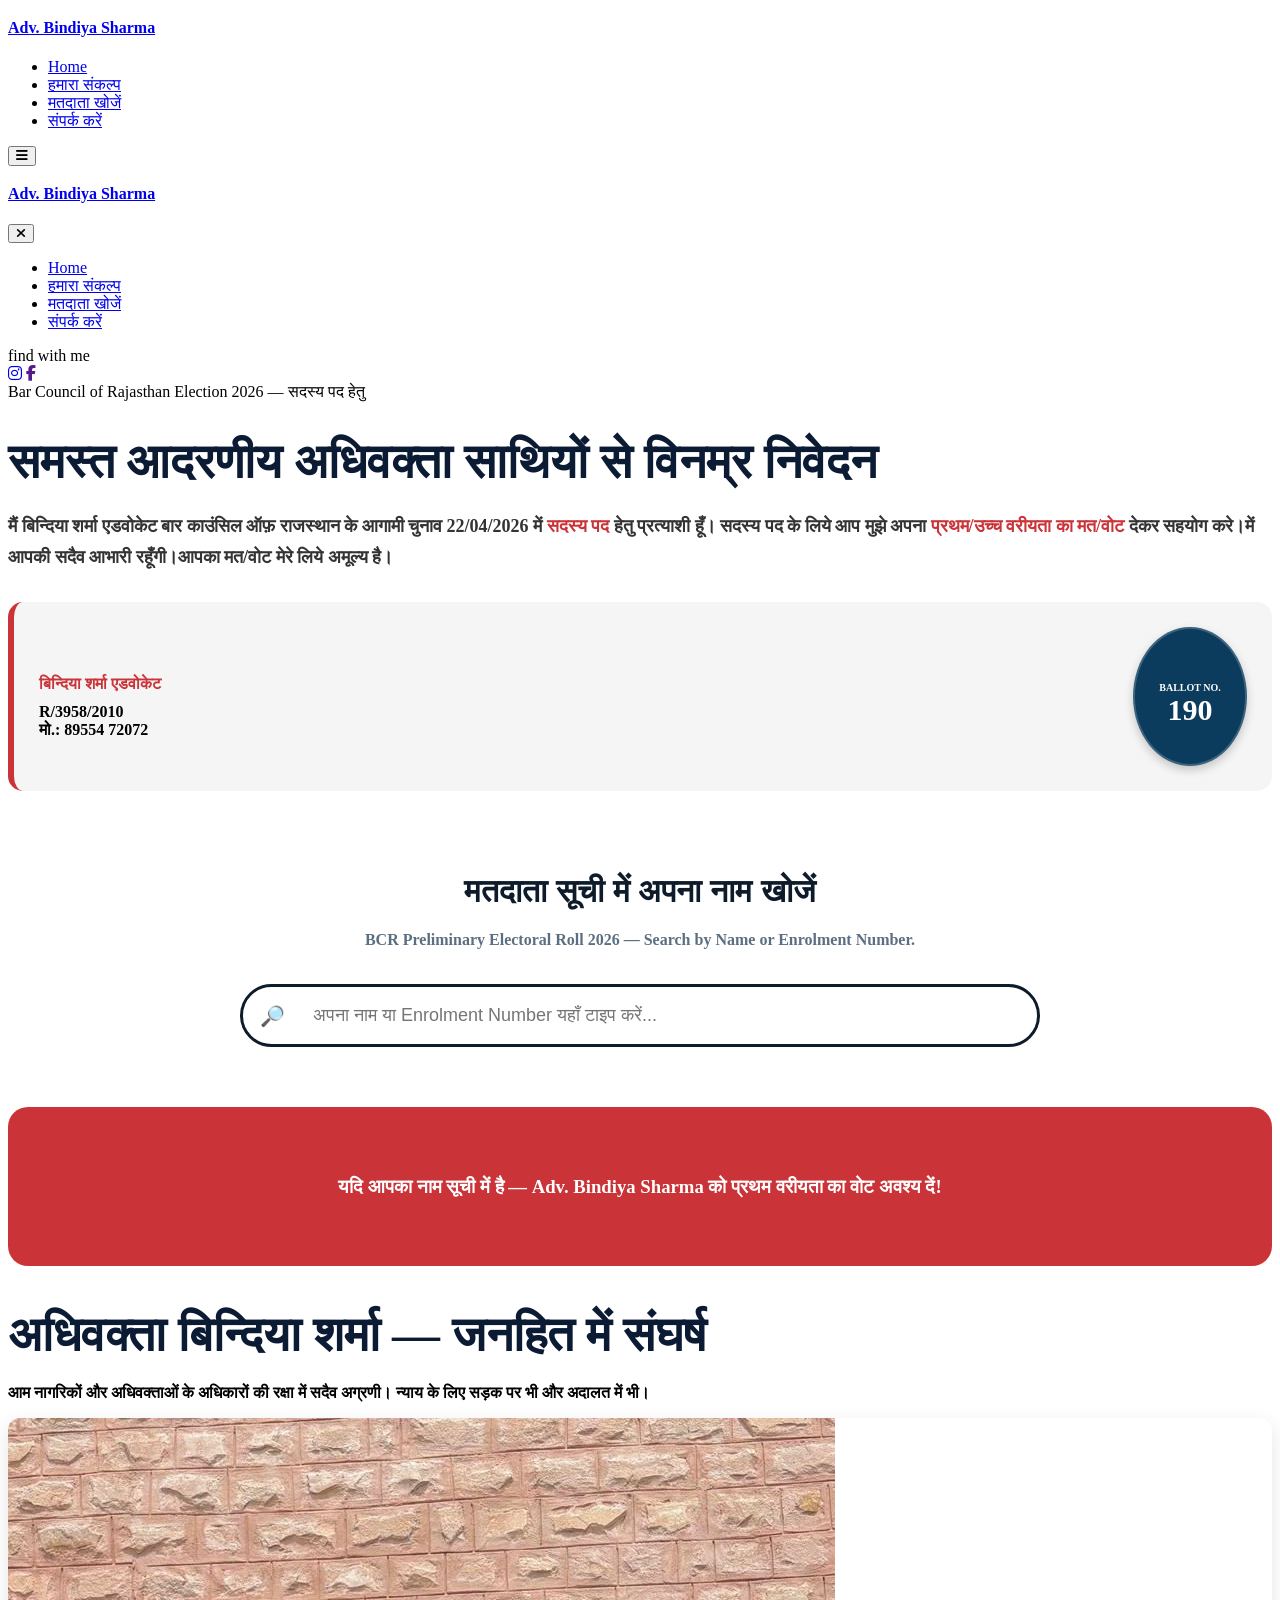
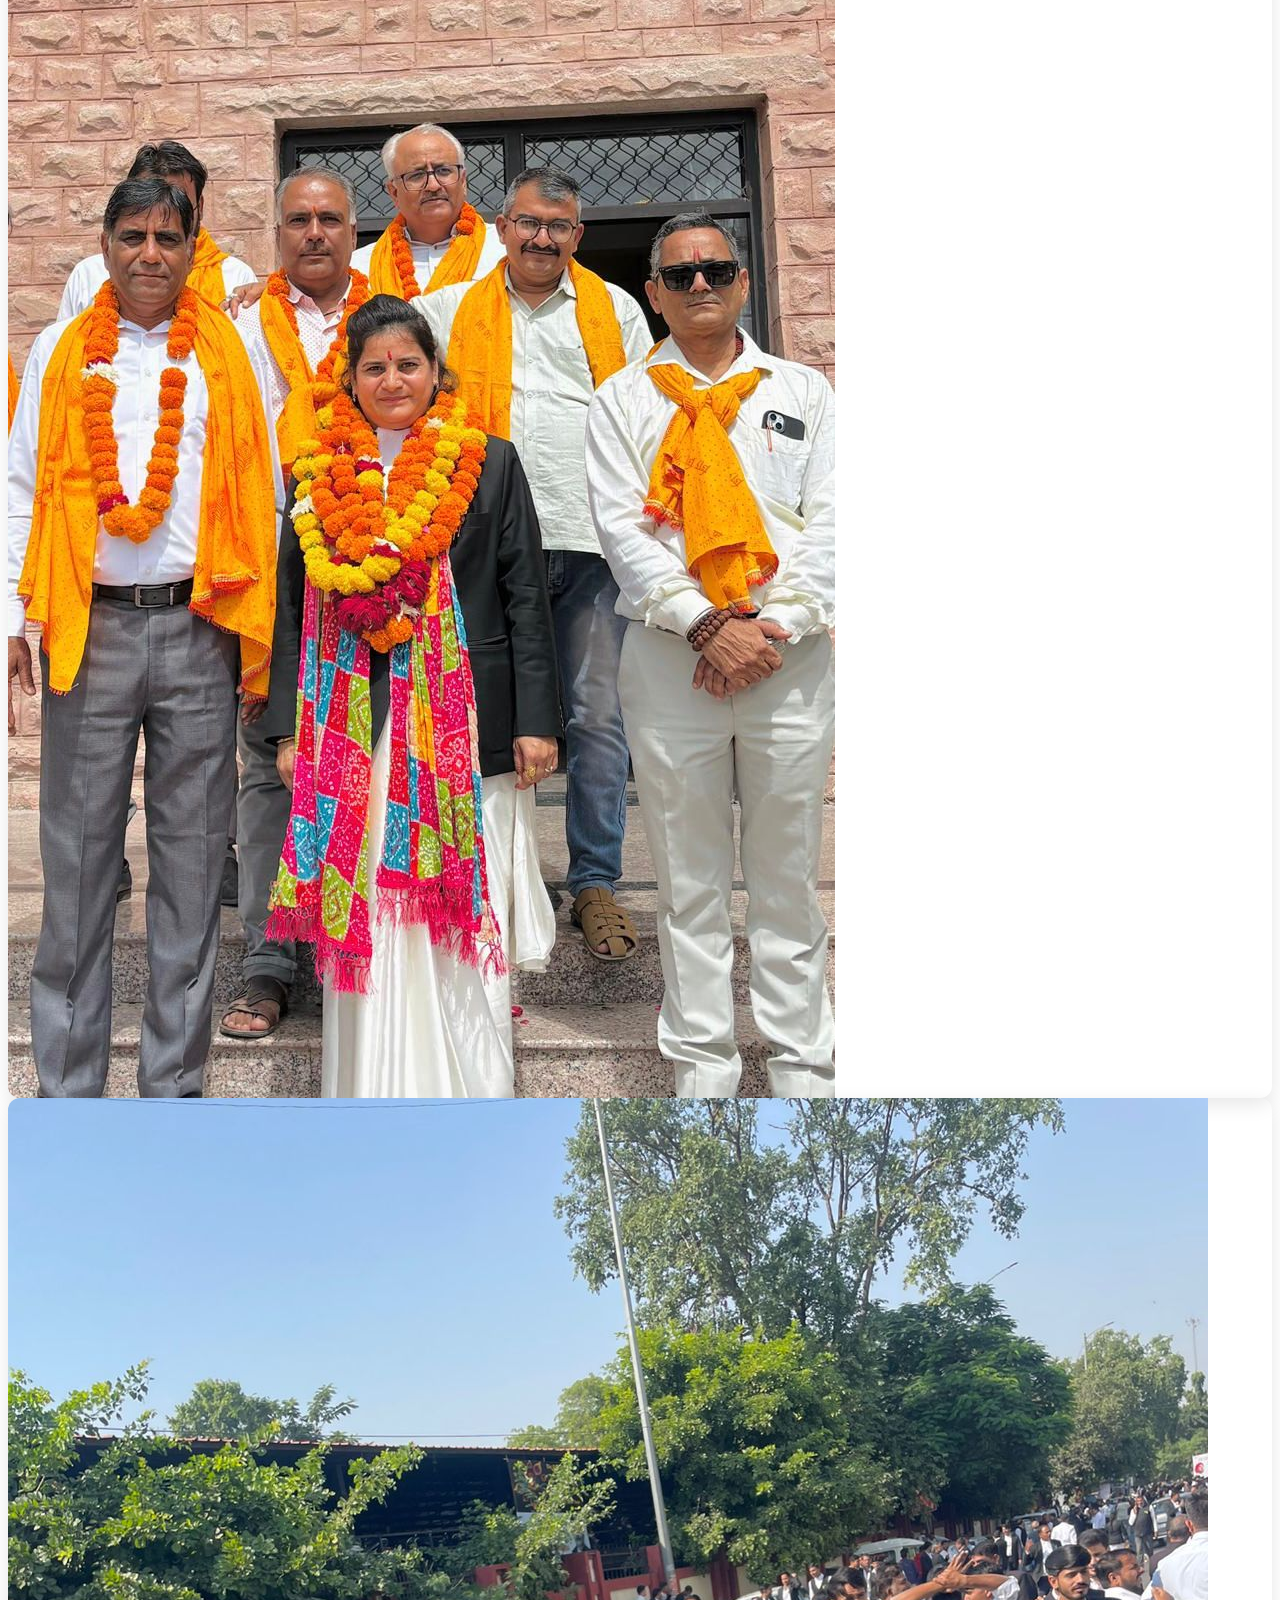
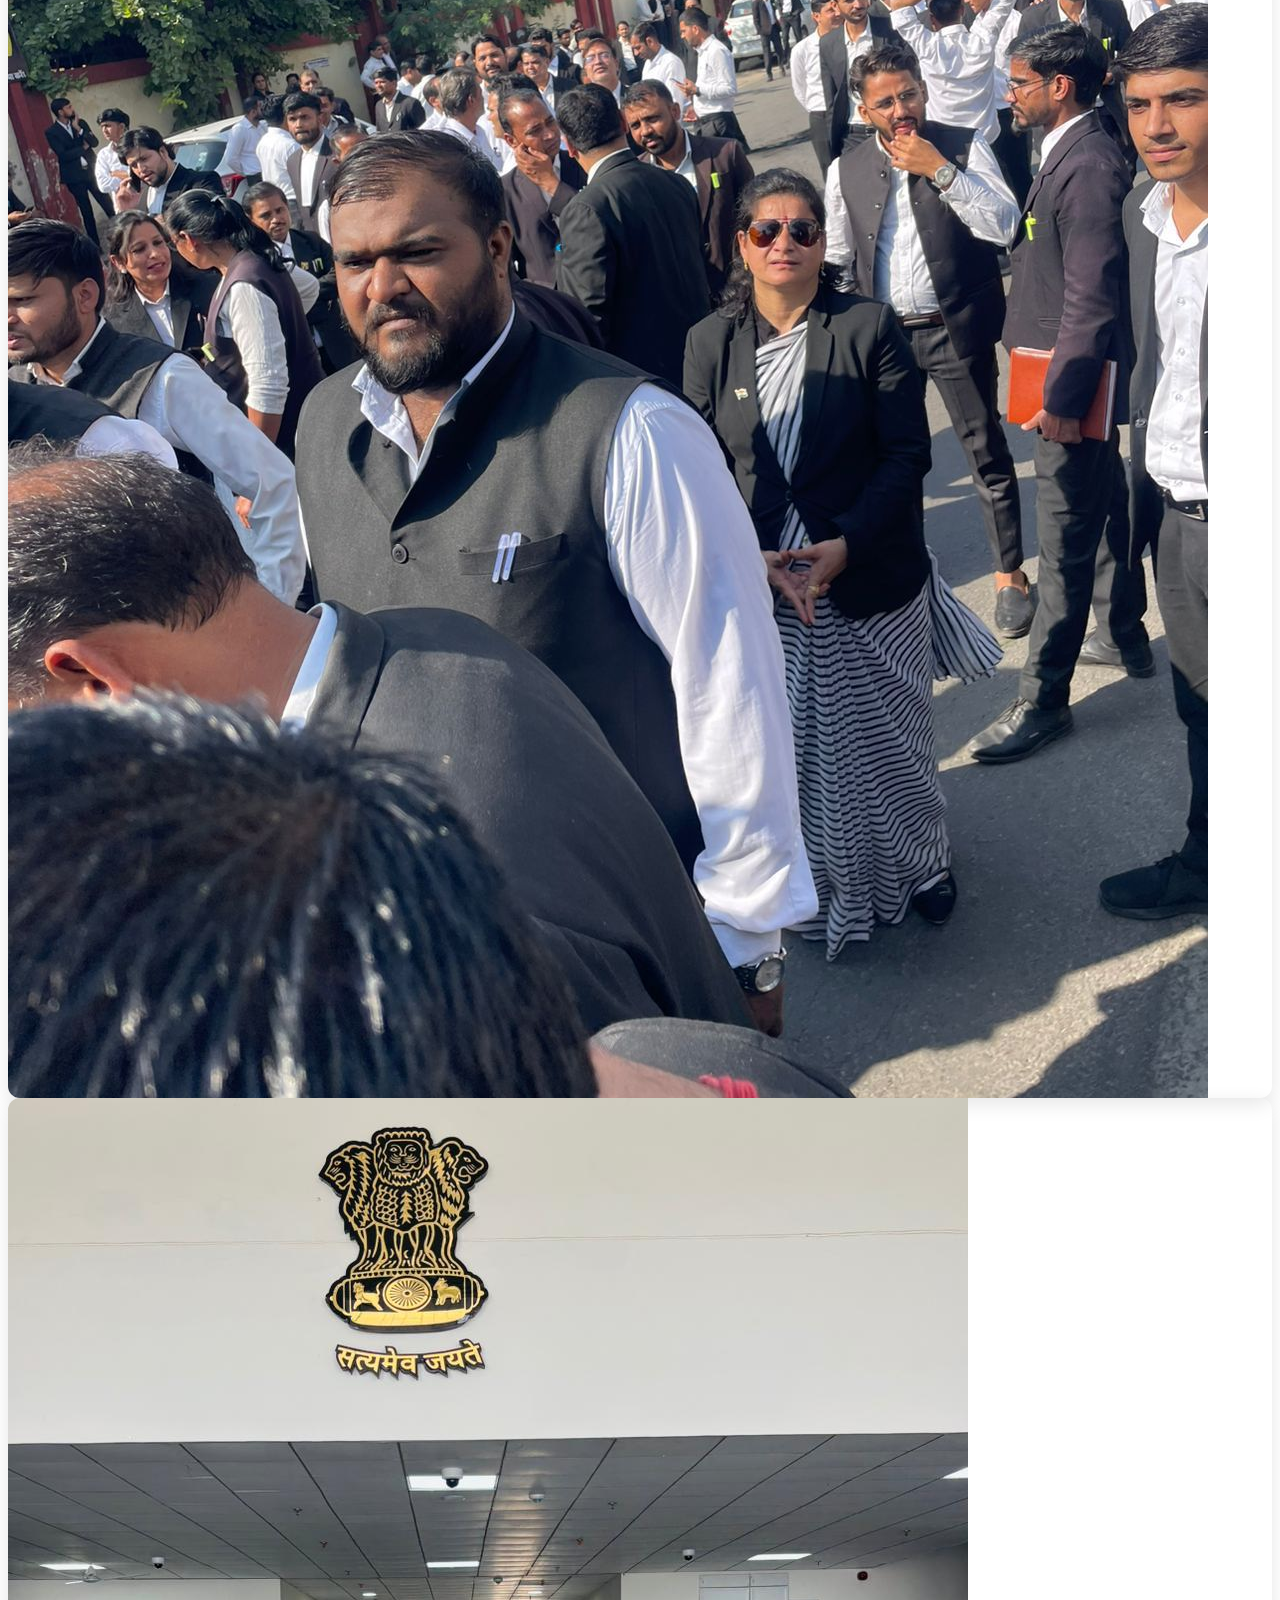
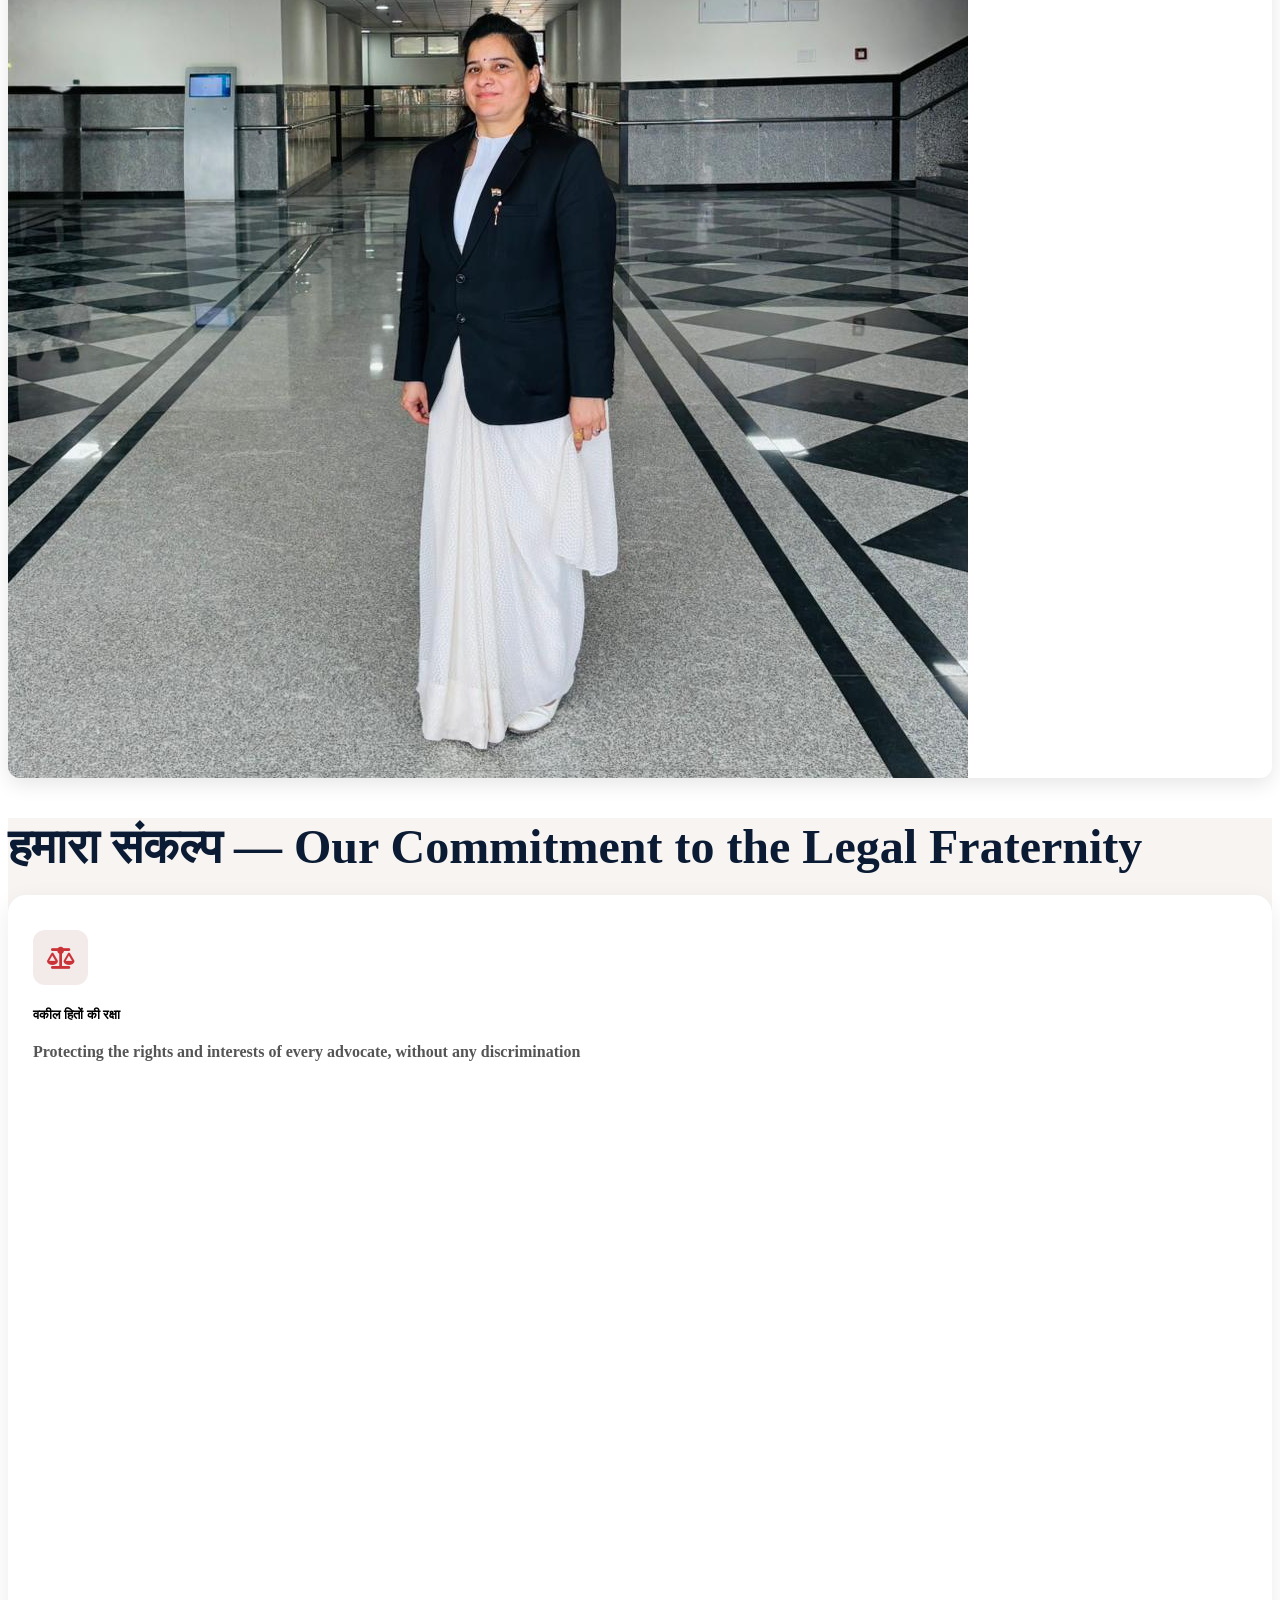
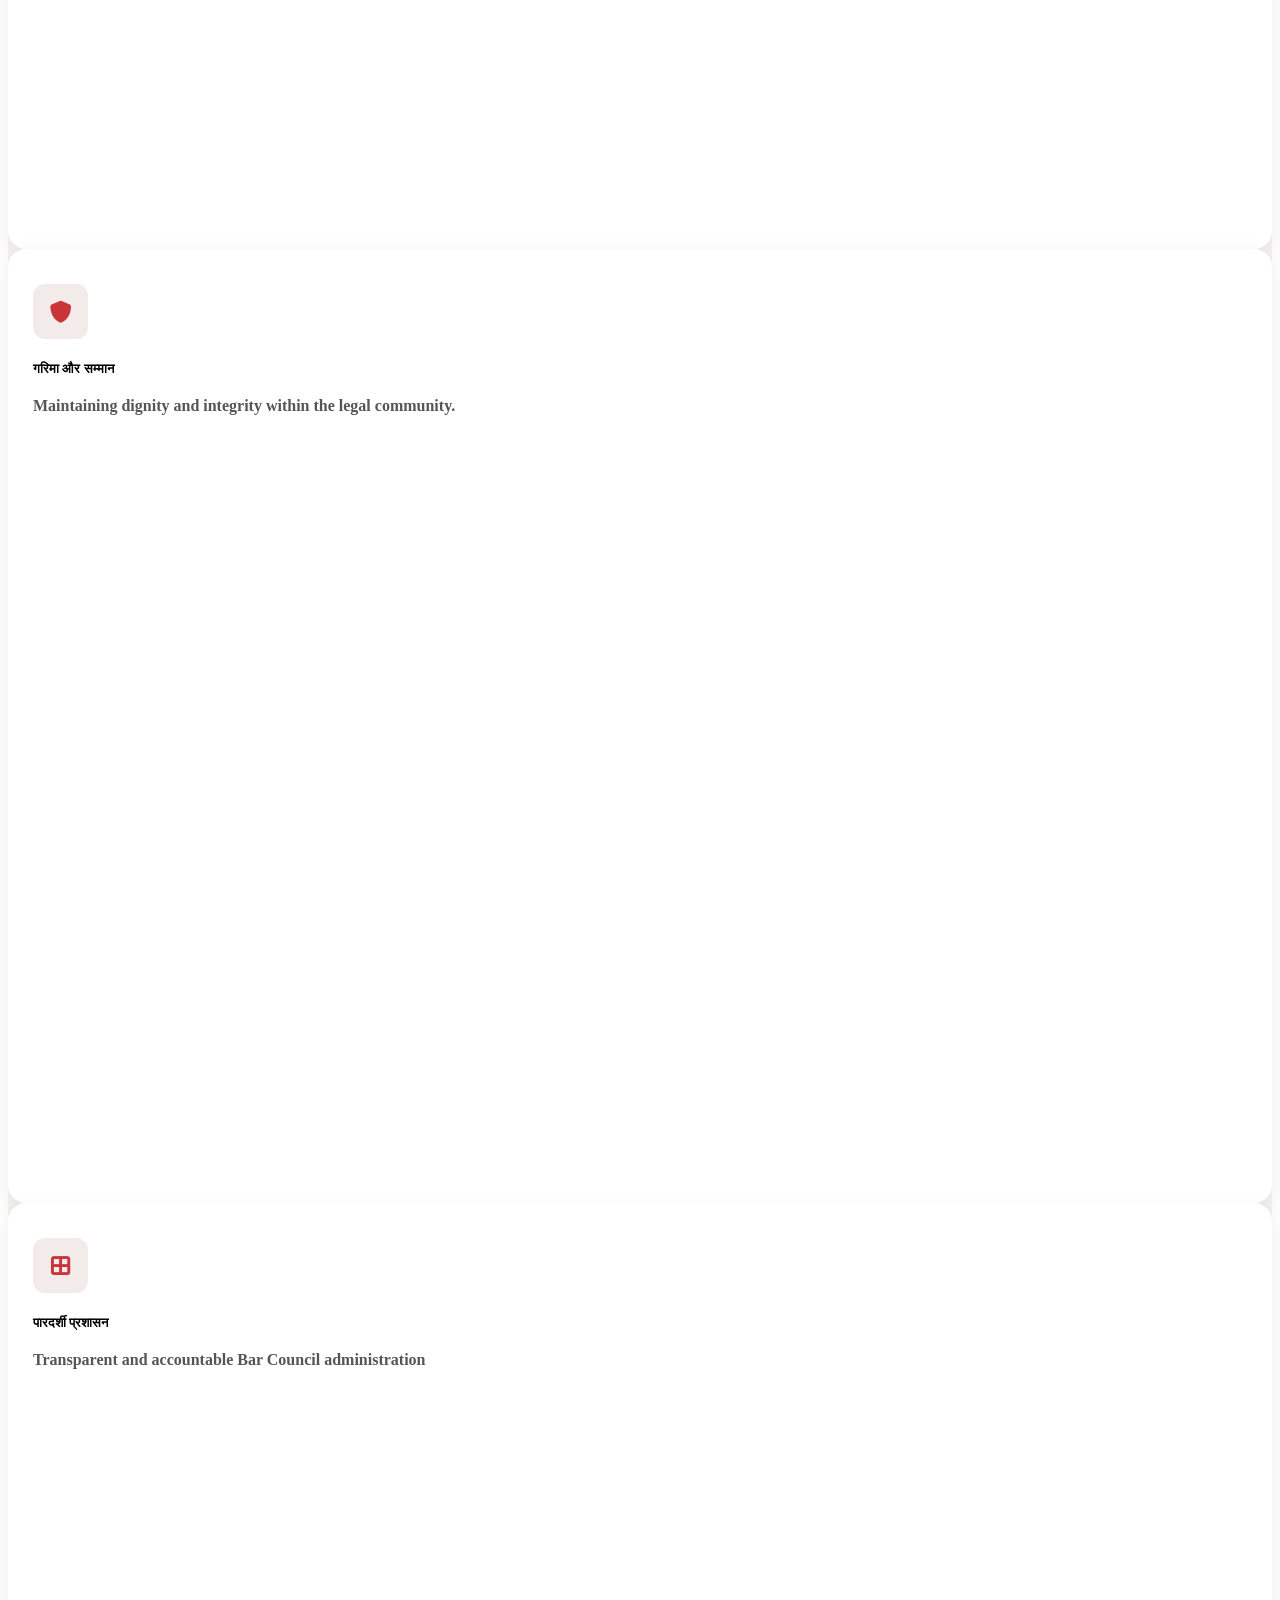
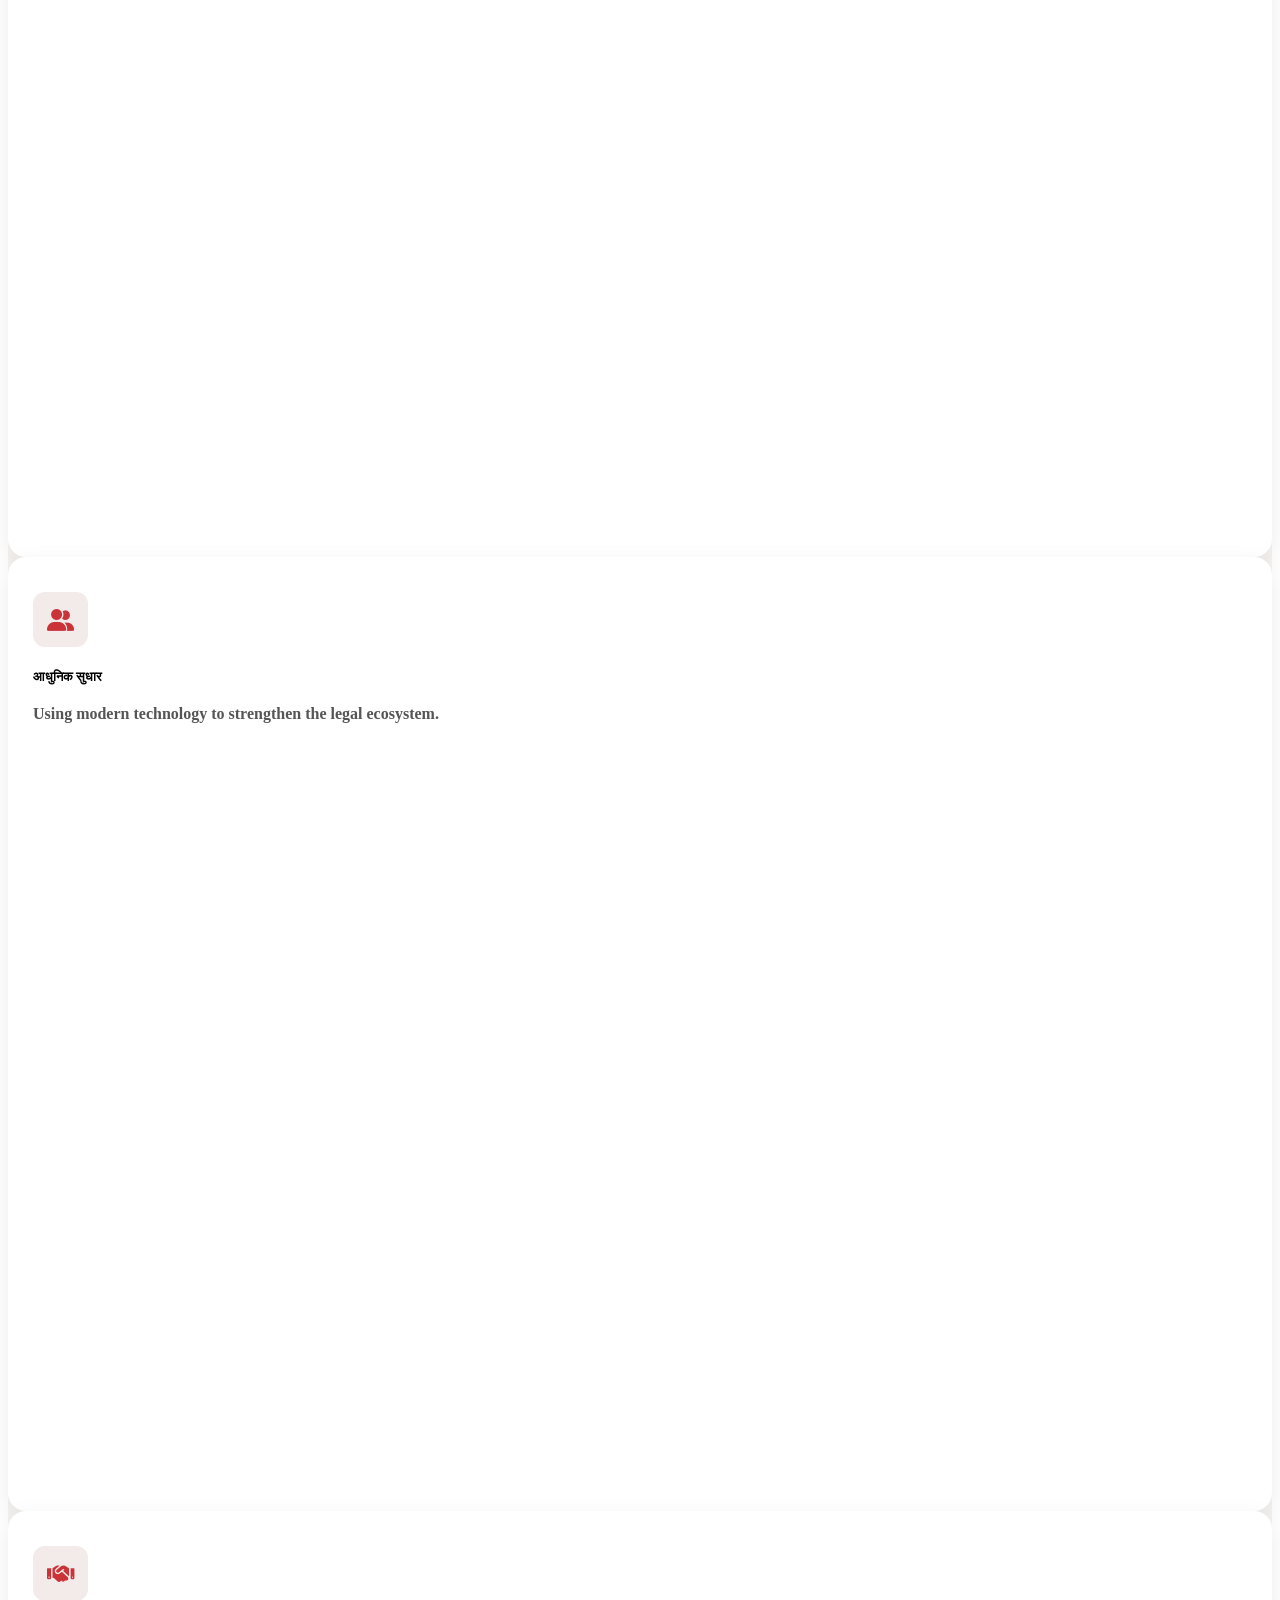
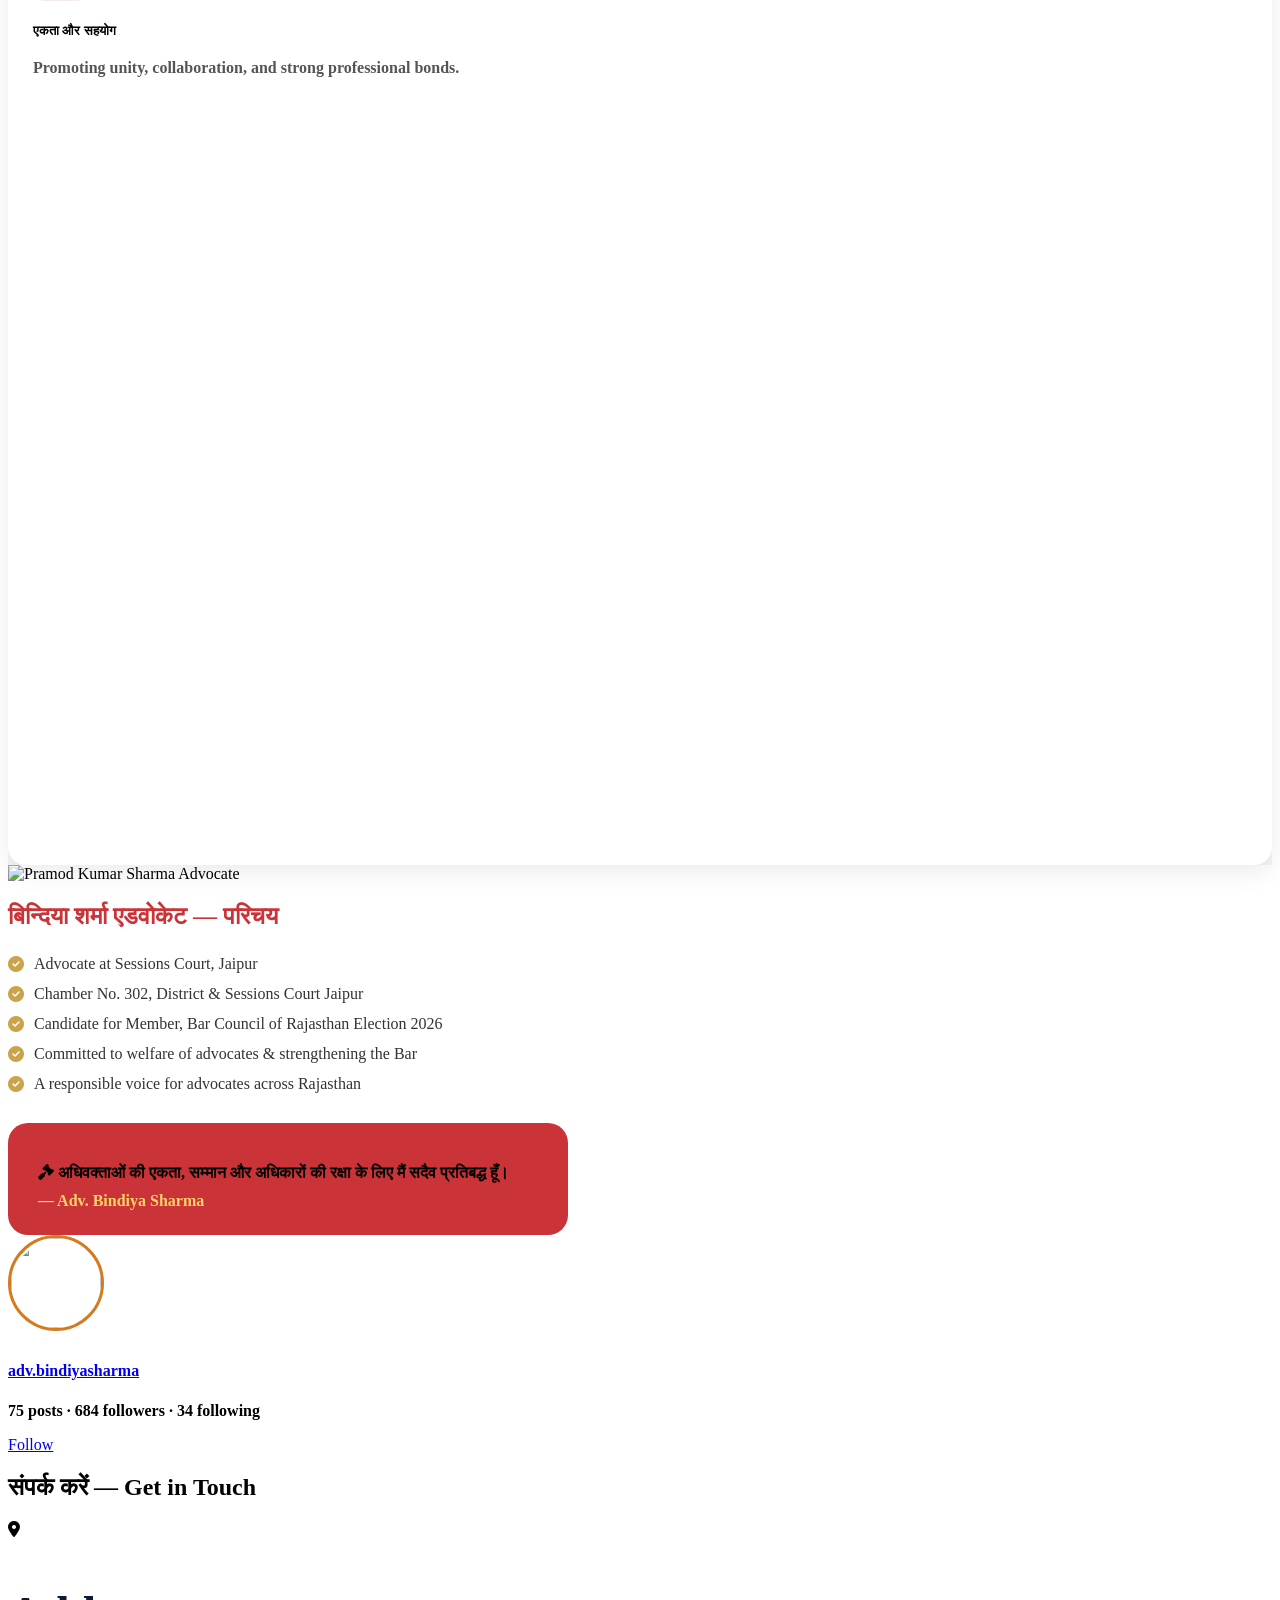
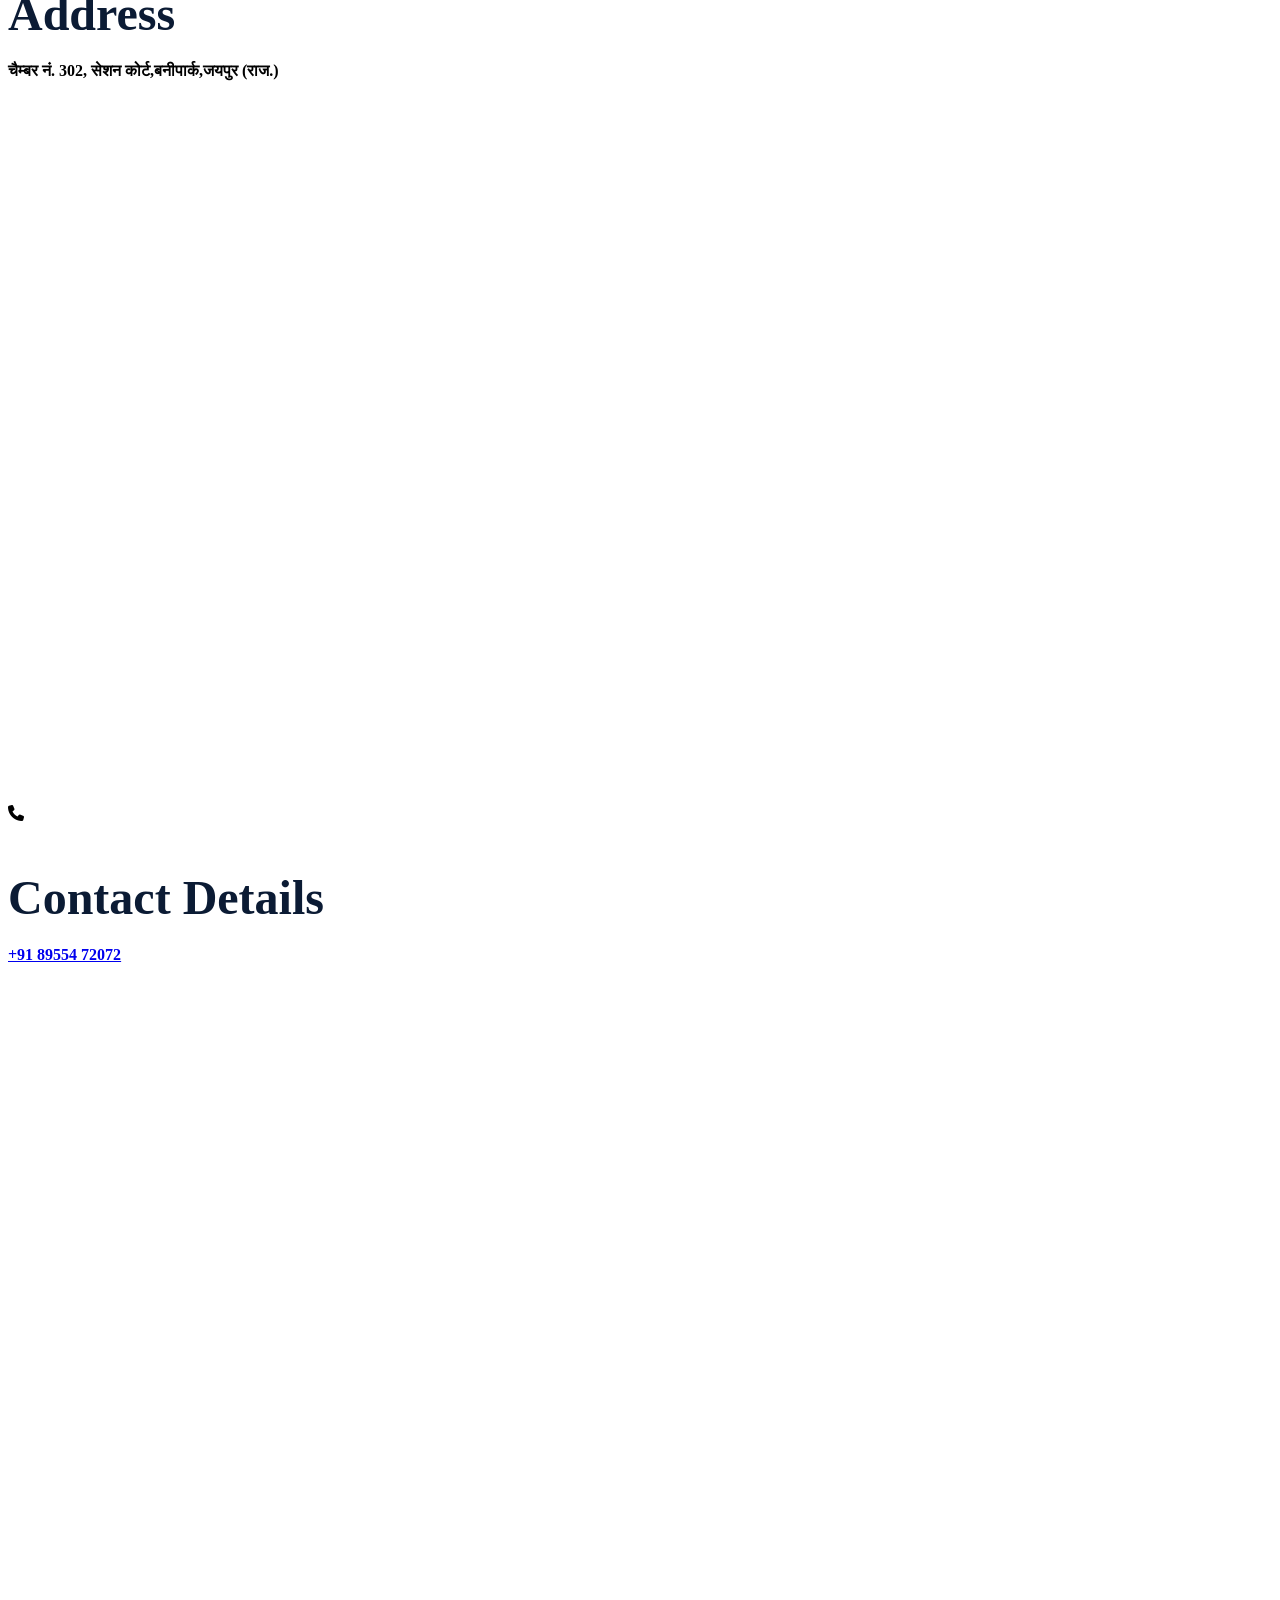
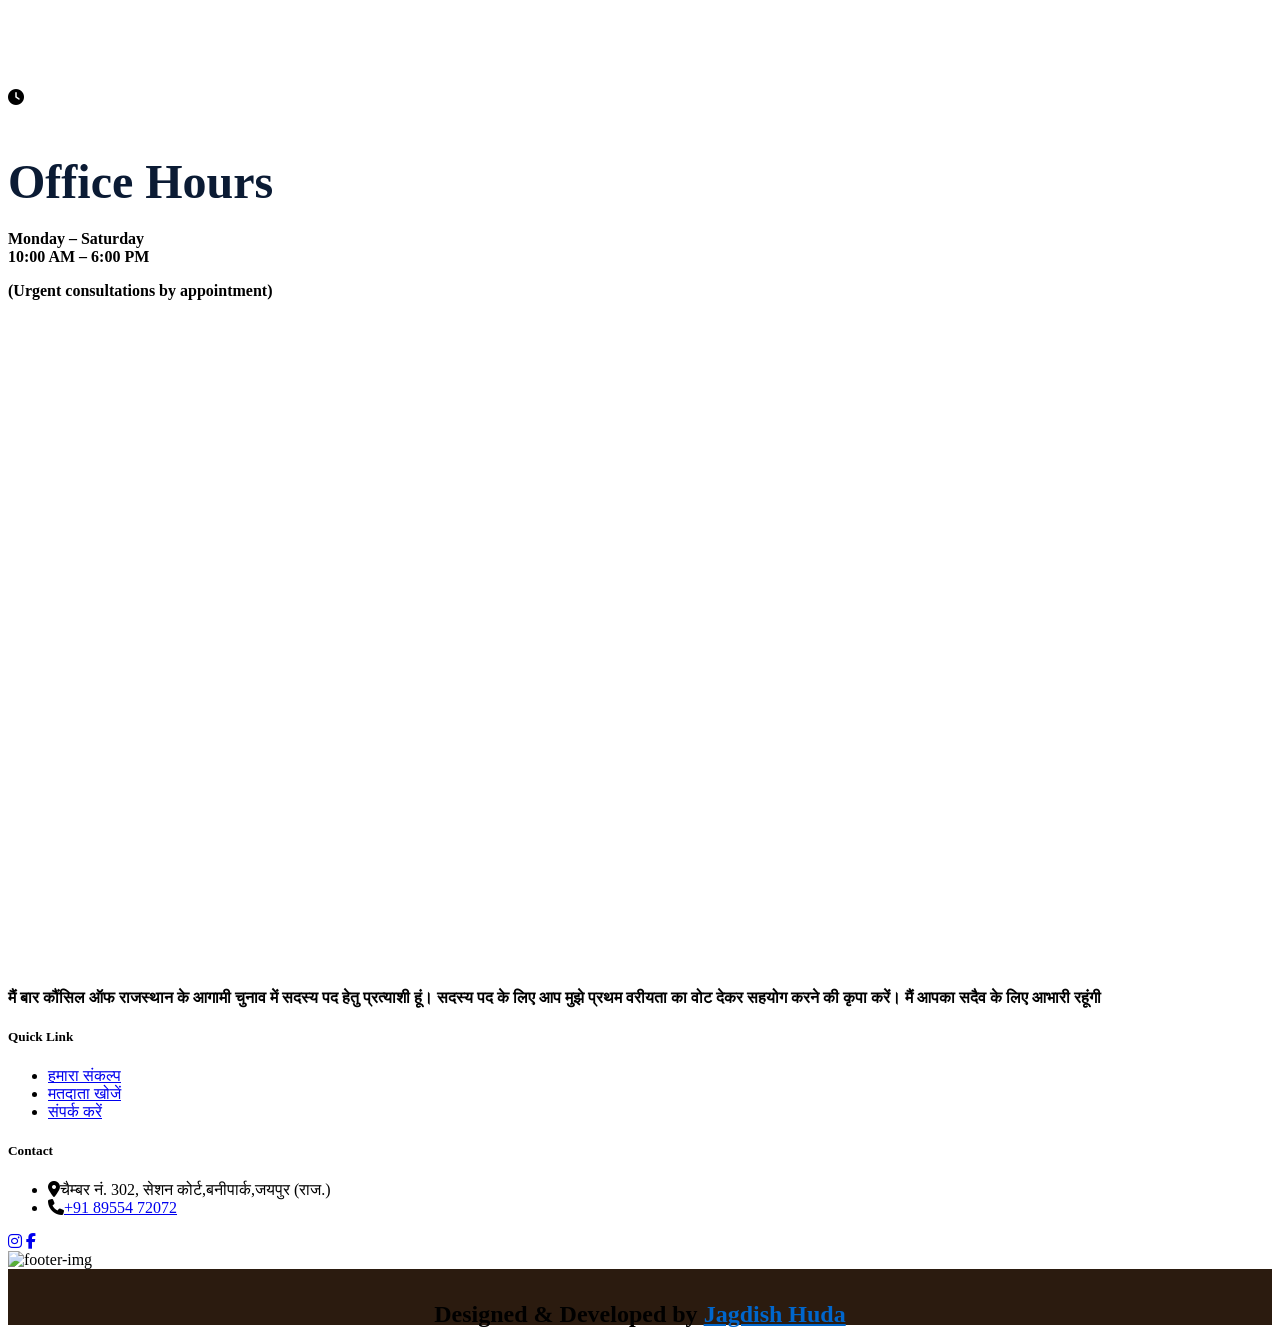
==== index.html @ 2e3697bb "final update" ====
<head>
    <meta charset="UTF-8">
    <meta name="viewport" content="width=device-width, initial-scale=1.0">

    <!-- SEO -->
    <meta name="description" content="बिन्दिया शर्मा एडवोकेट की आधिकारिक वेबसाइट">

    <!-- 🔥 FINAL OG TAGS -->
    <meta property="og:title" content="Advocate Bindiya Sharma">
    <meta property="og:description" content="Official website of Advocate Bindiya Sharma">
    <meta property="og:image" content="https://advocatebindiyasharma99.vercel.app/img/j23.PNG">
    <meta property="og:image:width" content="1500">
    <meta property="og:image:height" content="1500">
    <meta property="og:url" content="https://advocatebindiyasharma99.vercel.app/">
    <meta property="og:type" content="website">

    <meta name="twitter:card" content="summary">

    <!-- Twitter (WhatsApp support) -->
    <meta name="twitter:card" content="summary_large_image">

    <title>बिन्दिया शर्मा एडवोकेट</title>

    <!-- Favicon -->
    <link rel="icon" href="img/j23.PNG" type="image/png">

    <!-- CSS -->
    <link rel="stylesheet" href="assets/css/vendor/fontawesome.css">
    <link rel="stylesheet" href="https://cdnjs.cloudflare.com/ajax/libs/font-awesome/6.5.1/css/all.min.css">
    <link rel="stylesheet" href="assets/css/plugins/swiper.css">
    <link rel="stylesheet" href="assets/css/plugins/odometer.css">
    <link rel="stylesheet" href="assets/css/vendor/animate.min.css">
    <link rel="stylesheet" href="assets/css/vendor/bootstrap.min.css">
    <link rel="stylesheet" href="https://cdnjs.cloudflare.com/ajax/libs/font-awesome/6.5.0/css/all.min.css">
    <!-- custom css -->
    <link rel="stylesheet" href="assets/css/style.css">
    <link rel="stylesheet" href="assets/css/j.css">
    <link rel="stylesheet" href="assets/css/jj.css">
</head>
<body class="spybody color-blue tmp-white-version" data-spy="scroll" data-bs-target=".navbar-example2" data-offset="150">

<style>
    .logocls{
        width: 100%;
        height: 80PX
    }

    @media screen and (max-width: 700px) {
  .logocls{
        width: 100%;
        height: 80PX
    }
}
</style>

    <!-- tpm-header-area start -->
    <header class="tmp-header-area-start header-one header--sticky header--transparent">
        <!-- header mid area start -->
        <div class="container" >
            <div class="row">
                <div class="col-lg-12">
                    <div class="header-content">
                        <div class="logo">
                            <a href="#">
                                <h4 style="margin-top: 19px;">Adv. Bindiya Sharma</h4>
                                <!-- <img class="logo-dark img-fluid logocls"   src="img/gslogo.png"  alt="">
                                <img class="logo-white img-fluid logocls"   src="img/gslogo.png" alt=""> -->
                            </a>
                        </div>
                        <div class="tmp-mainmenu-nav d-none d-xl-block">
                            <nav class="navbar-example2 onepagenav">
                                <ul class="tmp-mainmenu nav nav-pills">
                                    <li class="current"><a class="smoth-animation" href="index.php">Home</a></li>
                                    <li class="nav-item"><a  class="smoth-animation" href="#ourss">हमारा संकल्प</a></li>

                                    <li class="nav-item"><a  class="smoth-animation" href="#search">मतदाता खोजें </a></li>
                                     

                                    <li class="nav-item"><a class="smoth-animation" href="#conatct">संपर्क करें</a></li>
                                    
                                    <!-- <li class="nav-item"><a class="smoth-animation" href="contact.php">Contact</a></li> -->
                                </ul>
                            </nav>
                        </div>

                        <div class="tmp-header-right">
                            <!-- <div class="social-share-wrapper d-none d-lg-block">
                                <div class="social-link">
                                    <a target="_blank" href="https://www.instagram.com/drglsharmaras"><i class="fa-brands fa-instagram"></i></a>
                                    
                                    <a target="_blank" href="https://x.com/DrGLSharma"><svg xmlns="http://www.w3.org/2000/svg" width="15" height="15" viewBox="0 0 24 24" fill="currentColor">
        <path d="M18.244 2.25h3.308l-7.227 8.26 8.502 11.24h-6.655l-5.214-6.817-5.963 6.817H1.688l7.73-8.84L1.25 2.25h6.82l4.713 6.231 5.461-6.231zm-1.16 17.52h1.833L6.78 4.126H4.813l12.271 15.644z"/>
    </svg></a>
                                    <a target="_blank" href="https://www.youtube.com/@drglsharma"><i class="fa-brands fa-youtube"></i></a>
                                    <a target="_blank" href="https://www.facebook.com/DrGLSharma/"><i class="fa-brands fa-facebook-f"></i></a>
                                </div>
                            </div> -->

                            <div class="tmp-side-collups-area d-block d-xl-none">
                                <button class="hamberger-menu humberger_menu_active"><i id="menuBtn" class="fa-solid fa-bars humberger-menu"></i></button>
                            </div>
                        </div> 

                    </div>
                </div>
            </div>
        </div>
        <!-- header mid area end -->
    </header>


    <!-- Start Popup Mobile Menu  -->
    <div class="d-block d-xl-none">
        <div class="tmp-popup-mobile-menu">
            <div class="inner">
                <div class="header-top">
                    <div class="logo">
                        <a href="index.php" class="logo-area">
                            <h4 style="margin-top: 19px;">Adv. Bindiya Sharma</h4>
                        </a>
                    </div>
                    <div class="close-menu">
                        <button class="close-button tmp-round-action-btn">
                            <i class="fa-solid fa-xmark"></i>
                        </button>
                    </div>
                </div>

                <ul class="tmp-mainmenu onepagenav-click">
                    <li><a class="smoth-animation" href="index.php">Home</a></li>
                    <li><a class="smoth-animation" href="#ourss">हमारा संकल्प</a></li>
                   
                    <li><a class="smoth-animation" href="#search">मतदाता खोजें</a></li>
                    <li><a class="smoth-animation" href="#conatct">संपर्क करें</a></li>
                   
                    
                    
                </ul>

                <!-- social sharea area -->
                <div class="social-wrapper mt--40">
                    <span class="subtitle">find with me</span>
                    <div class="social-link">
                         <a target="_blank" href="https://www.instagram.com/adv.bindiyasharma?igsh=andoMXc1OGJkOWgy"><i class="fa-brands fa-instagram"></i></a>
                            <!-- <a href="#"><i class="fa-brands fa-linkedin-in"></i></a> -->
                            <!-- <a target="_blank" href=""><svg xmlns="http://www.w3.org/2000/svg" width="15" height="15" viewBox="0 0 24 24" fill="currentColor">
                                    <path d="M18.244 2.25h3.308l-7.227 8.26 8.502 11.24h-6.655l-5.214-6.817-5.963 6.817H1.688l7.73-8.84L1.25 2.25h6.82l4.713 6.231 5.461-6.231zm-1.16 17.52h1.833L6.78 4.126H4.813l12.271 15.644z" />
                                </svg></a>
                            <a target="_blank" href=""><i class="fa-brands fa-youtube"></i></a> -->
                            <a target="_blank" href=""><i class="fa-brands fa-facebook-f"></i></a>
                    </div>
                </div>
                <!-- end -->

            </div>
        </div>
    </div>
    <!-- End Popup Mobile Menu  --><style>
    /* .banner-right-thumb-left-content {
        padding: 40px;
    } */

    /* .pre-title {
        display: inline-block;
        background: #a10c0c;
        color: #fff;
        padding: 8px 18px;
        border-radius: 30px;
        font-size: 14px;
        margin-bottom: 20px;
    } */

    .title {
        font-size: 48px;
        font-weight: 700;
        color: #0b1b34;
        line-height: 1.2;
        margin-bottom: 20px;
    }

    .disc {
        font-size: 18px;
        color: #333;
        line-height: 1.7;
    }

    .highlight {
        color: #ca3338;
        font-weight: 600;
    }

    .boxcrd {
        margin-top: 30px;
        background: #f5f5f5;
        padding: 25px;
        border-radius: 15px;
        border-left: 6px solid #ca3338;
    }

    .boxcrd h4 {
        font-weight: 700;
        color: #ca3338;
        margin-bottom: 10px;
    }

    .boxcrd p {
        margin: 0;
        font-size: 16px;
    }
</style>
<script>
let menuBtn = document.getElementById("menuBtn");
let mobileMenu = document.querySelector(".tmp-popup-mobile-menu");
let closeBtn = document.querySelector(".close-button");

// Open menu
menuBtn.addEventListener("click", function () {
    mobileMenu.classList.add("active");
});

// Close menu
closeBtn.addEventListener("click", function () {
    mobileMenu.classList.remove("active");
});
</script>
<!-- tmp banner area start -->
<div class="banner-right-thumbnail-area tmp-section-gap "id="home">
    <div class="container">
        <div class="row align-items-center pt--50">
            <div class="col-lg-7">
                <div class="banner-right-thumb-left-content">

                    <span class="pre-title">
                        Bar Council of Rajasthan Election 2026 — सदस्य पद हेतु
                    </span>

                    <h1 class="title">
                        समस्त आदरणीय अधिवक्ता साथियों से विनम्र निवेदन
                    </h1>

                    <p class="disc">
                        मैं बिन्दिया शर्मा एडवोकेट बार काउंसिल ऑफ़ राजस्थान के आगामी चुनाव 22/04/2026 में 
                        <span class="highlight">सदस्य पद</span> हेतु प्रत्याशी हूँ। सदस्य पद के लिये आप मुझे अपना 
                        <span class="highlight">प्रथम/उच्च वरीयता का मत/वोट </span> देकर सहयोग करे।में आपकी सदैव आभारी रहूँगी।आपका मत/वोट मेरे लिये अमूल्य है।
                    </p>

                    <div class="boxcrd">
    <div class="text">
        <h4>बिन्दिया शर्मा एडवोकेट</h4>
        <p><b>R/3958/2010</b></p>
        <!-- <p><b>चेम्बर नं. 302</b></p> -->
        <p><b>मो.: 89554 72072</b></p>
    </div>

    <div class="bl">
        BALLOT NO.<br><b>190</b>
    </div>
</div>

                </div>
            </div>
            <div class="col-lg-5">
                <div class="">
                    <div class="thumbnail-right-inner-main-image tmponhover">
                        <img src="img/prmd.jpeg" alt="">
                    </div>
                </div>
            </div>
        </div>
    </div>
</div>
<!-- tmp banner area end -->






<style>
    /* ── SEARCH SECTION ── */
    .search-section {
        text-align: center;
        padding: 60px 20px;
    }

    .search-title {
        font-family: 'Noto Sans Devanagari', sans-serif;
        /* font-size: 48px; */
        font-weight: 700;
        color: #0d1b2a;
    }

    .search-subtitle {
        color: #5c6f82;
        margin-top: 10px;
        margin-bottom: 35px;
    }

    .search-box {
        max-width: 800px;
        margin: auto;
        position: relative;
    }

    .search-box input {
        width: 100%;
        padding: 18px 20px 18px 60px;
        border-radius: 40px;
        border: 3px solid #0d1b2a;
        outline: none;
        font-size: 18px;
        transition: border-color 0.2s, box-shadow 0.2s;
    }

    .search-box input:focus {
        border-color: #ca3338;
        box-shadow: 0 0 0 4px rgba(179, 0, 0, 0.08);
    }

    .search-box:before {
        content: "🔎";
        position: absolute;
        left: 20px;
        top: 50%;
        transform: translateY(-50%);
        font-size: 20px;
        z-index: 1;
    }

    /* ── RESULT BOX ── */
    .result-box {
        background: #f7efe7;
        border: 1px solid #ead2b6;
        padding: 15px 25px;
        border-radius: 10px;
        margin-bottom: 30px;
        display: flex;
        justify-content: space-between;
        align-items: center;
    }

    /* ── VOTER CARD ── */
    .voter-card {
        border: 1px solid #ead2b6;
        border-radius: 25px;
        padding: 25px;
        background: #fff;
        position: relative;
        transition: 0.3s;
        height: 100%;
    }

    .voter-card:hover {
        box-shadow: 0 10px 25px rgba(0, 0, 0, 0.08);
    }

    .voter-id {
        background: #f1e6de;
        padding: 4px 12px;
        border-radius: 20px;
        font-size: 13px;
        display: inline-block;
        color: #ca3338;
        font-weight: 600;
    }

    .enroll-no {
        font-size: 13px;
        color: #7a8ca3;
    }

    .voter-name {
        font-weight: 700;
        font-size: 24px;
        margin: 10px 0 15px;
    }

    .info-text {
        color: #1e3a5f;
        margin-bottom: 8px;
        font-size: 15px;
    }

    .info-text i {
        color: #c00000;
        margin-right: 8px;
    }

    /* ── HIGHLIGHT ── */
    .voter-highlight-match {
        background: #fde68a;
        border-radius: 3px;
        padding: 0 2px;
    }

    /* ── EMPTY STATE ── */
    .voter-empty-state {
        text-align: center;
        padding: 60px 20px;
        color: #7a8ca3;
        display: none;
    }

    .voter-empty-state i {
        font-size: 48px;
        opacity: 0.3;
        display: block;
        margin-bottom: 12px;
    }

    /* ── LOAD MORE ── */
    .voter-loadmore-wrap {
        text-align: center;
        margin-top: 36px;
        display: none;
    }

    .voter-loadmore-wrap.show {
        display: block;
    }

    .voter-loadmore-btn {
        background: transparent;
        border: 2px solid #ca3338;
        color: #ca3338;
        font-size: 0.95rem;
        font-weight: 600;
        padding: 10px 36px;
        border-radius: 50px;
        cursor: pointer;
        transition: background 0.2s, color 0.2s;
    }

    .voter-loadmore-btn:hover {
        background: #ca3338;
        color: #fff;
    }

    /* ── CARD ANIMATION ── */
    @keyframes voter-fadein {
        from {
            opacity: 0;
            transform: translateY(14px);
        }

        to {
            opacity: 1;
            transform: translateY(0);
        }
    }

    .voter-card-col {
        animation: voter-fadein 0.3s ease both;
    }
</style>
<!-- ── SEARCH SECTION ── -->
<div class="search-section bg-light" id="search">
    <h1 class="search-title">मतदाता सूची में अपना नाम खोजें</h1>
    <p class="search-subtitle">BCR Preliminary Electoral Roll 2026 — Search by Name or Enrolment Number.</p>
    <div class="search-box">
        <input
            type="text"
            id="voterSearchInput"
            placeholder="  अपना नाम या Enrolment Number यहाँ टाइप करें..."
            autocomplete="off" />
    </div>
</div>

<!-- ── RESULTS ── -->
<div class="container pb-5">

    <!-- Result meta bar -->
    <div class="result-box" id="voterResultBox" style="display:none;">
        <div><strong id="voterCountText"></strong></div>
        <div style="color:#ca3338;" id="voterQueryLabel"></div>
    </div>

    <!-- Cards grid -->
    <div class="row g-4" id="voterCardsGrid"></div>

    <!-- Empty state -->
    <div class="voter-empty-state" id="voterEmptyState">
        <i class="bi bi-search"></i>
        <p style="font-size:1.1rem;">कोई मतदाता नहीं मिला</p>
    </div>

    <!-- Load more -->
    <div class="voter-loadmore-wrap" id="voterLoadMoreWrap">
        <button class="voter-loadmore-btn" id="voterLoadMoreBtn">और देखें</button>
    </div>

</div>

<style>
    .boxnewadv {
        background: #ca3338;
        padding: 50px;
        border-radius: 20px;



    }
</style>

<div class="container mt-5">
    <div class="col-12">
        <div class="boxnewadv">
            <h3 style="color: white; text-align:center;" >यदि आपका नाम सूची में है —
                Adv. Bindiya Sharma को प्रथम वरीयता का वोट अवश्य दें!</h3>

        </div>
    </div>
</div>

<!-- Voters Data -->
<script src="voters.js"></script>

<script>
    /* ── CONFIG ── */
    const VOTER_PAGE_SIZE = 20;

    /* ── STATE ── */
    let voterCurrentPage = 1;
    let voterFilteredList = [];
    let voterDebounce = null;

    /* ── DOM ── */
    const voterInput = document.getElementById('voterSearchInput');
    const voterGrid = document.getElementById('voterCardsGrid');
    const voterResultBox = document.getElementById('voterResultBox');
    const voterCountText = document.getElementById('voterCountText');
    const voterQueryLabel = document.getElementById('voterQueryLabel');
    const voterEmptyEl = document.getElementById('voterEmptyState');
    const voterLoadWrap = document.getElementById('voterLoadMoreWrap');
    const voterLoadBtn = document.getElementById('voterLoadMoreBtn');

    /* ── HIGHLIGHT ── */
    function voterHighlight(text, q) {
        if (!text || !q) return text || '';
        const safe = q.replace(/[.*+?^${}()|[\]\\]/g, '\\$&');
        return text.replace(
            new RegExp(`(${safe})`, 'gi'),
            '<span class="voter-highlight-match">$1</span>'
        );
    }

    /* ── BUILD ONE CARD ── */
    function voterBuildCard(v, query, idx) {
        const col = document.createElement('div');
        col.className = 'col-md-6 voter-card-col';
        col.style.animationDelay = (idx % VOTER_PAGE_SIZE * 0.04) + 's';

        col.innerHTML = `
        <div class="voter-card">
          <div class="d-flex justify-content-between align-items-center mb-3">
            <span class="voter-id">#${v.electoralNumber}</span>
            <span class="enroll-no">Enrolment No: ${v.rollNumber}</span>
          </div>
          <div class="voter-name">${voterHighlight(v.name, query)}</div>
          <div class="info-text">
            <i class="bi bi-geo-alt"></i>${voterHighlight(v.barAssociation, query)}
          </div>
          <div class="info-text">
            <i class="bi bi-hammer"></i>Judgship: ${voterHighlight(v.judgship, query)}
          </div>
          <div class="info-text">
            <i class="bi bi-book"></i>Enrolled: ${v.dateOfEnrolment}
            <p class="note">Note:- Vote For Adv. Bindiya Sharma</p>
          </div>
          <div class="bl mt-3">
                BALLOT NO.<br><b>190</b>
            </div>
        </div>
      `;
        return col;
    }

    /* ── RENDER PAGE ── */
    function voterRenderPage(results, query, page) {
        const start = (page - 1) * VOTER_PAGE_SIZE;
        const slice = results.slice(start, start + VOTER_PAGE_SIZE);

        if (page === 1) voterGrid.innerHTML = '';

        slice.forEach((v, i) => {
            voterGrid.appendChild(voterBuildCard(v, query, i));
        });

        const shown = Math.min(page * VOTER_PAGE_SIZE, results.length);
        if (shown < results.length) {
            voterLoadWrap.classList.add('show');
        } else {
            voterLoadWrap.classList.remove('show');
        }
    }

    /* ── SEARCH ── */
    function voterDoSearch(raw) {
        const q = raw.trim().toLowerCase();
        voterCurrentPage = 1;

        if (!q) {
            voterGrid.innerHTML = '';
            voterResultBox.style.display = 'none';
            voterEmptyEl.style.display = 'none';
            voterLoadWrap.classList.remove('show');
            voterFilteredList = [];
            return;
        }

        const all = window.votersData || [];
        voterFilteredList = all.filter(v =>
            (v.name && v.name.toLowerCase().includes(q)) ||
            (v.rollNumber && v.rollNumber.toLowerCase().includes(q)) ||
            (v.electoralNumber && String(v.electoralNumber).includes(q)) ||
            (v.barAssociation && v.barAssociation.toLowerCase().includes(q))
        );

        const total = voterFilteredList.length;

        if (total === 0) {
            voterGrid.innerHTML = '';
            voterEmptyEl.style.display = 'block';
            voterResultBox.style.display = 'none';
            voterLoadWrap.classList.remove('show');
        } else {
            voterEmptyEl.style.display = 'none';
            voterResultBox.style.display = 'flex';

            const label = total > VOTER_PAGE_SIZE ? `${total}+` : `${total}`;
            voterCountText.textContent = `${label} मतदाता मिले`;
            voterQueryLabel.textContent = `RESULTS FOR "${raw.trim().toUpperCase()}"`;

            voterRenderPage(voterFilteredList, q, 1);
        }
    }

    /* ── EVENTS ── */
    voterInput.addEventListener('input', () => {
        clearTimeout(voterDebounce);
        voterDebounce = setTimeout(() => voterDoSearch(voterInput.value), 250);
    });

    voterLoadBtn.addEventListener('click', () => {
        voterCurrentPage++;
        voterRenderPage(
            voterFilteredList,
            voterInput.value.trim().toLowerCase(),
            voterCurrentPage
        );
    });
</script>

<section class="commitment-area py-5 mt-5" style="background: none;">
    <div class="container">
        <div class="row">
            <div class="col-lg-12">
                <div class="section-head mb--50">
                    <!-- <div class="section-sub-title center-title tmp-scroll-trigger tmp-fade-in animation-order-1">
                        <span class="subtitle">Our Legal Expertise</span>
                    </div> -->
                    <h2 class="title split-collab tmp-scroll-trigger tmp-fade-in animation-order-2">
                       अधिवक्ता बिन्दिया शर्मा — जनहित में संघर्ष

                    </h2>
                    <p>आम नागरिकों और अधिवक्ताओं के अधिकारों की रक्षा में सदैव अग्रणी। न्याय के लिए सड़क पर भी और अदालत में भी।</p>
                </div>
            </div>
        </div>
        

        <div class="row g-4">


        <div class="col-lg-4 mt-2">
            <div class="boxgal">
                <img src="img/g.jpeg" class="img-fluid w-100" alt="">
            </div>
        </div>

        <!-- <div class="col-lg-4 mt-2">
            <div class="boxgal">
                <img src="img/g2.jpeg" class="img-fluid w-100" alt="">
            </div>
        </div> -->

        <div class="col-lg-4 mt-2">
            <div class="boxgal">
                <img src="img/g3.jpeg" class="img-fluid w-100" alt="">
            </div>
        </div>

        <div class="col-lg-4 mt-2">
            <div class="boxgal">
                <img src="img/g4.jpeg" class="img-fluid w-100" alt="">
            </div>
        </div>
        <div class="col-lg-4 mt-2">
            <div class="boxgal">
                <img src="img/g5.jpeg" class="img-fluid w-100" alt="">
            </div>
        </div>
        <div class="col-lg-4 mt-2">
            <div class="boxgal">
                <img src="img/g6.jpeg" class="img-fluid w-100" alt="">
            </div>
        </div>
        <div class="col-lg-4 mt-2">
            <div class="boxgal">
                <img src="img/g7.jpeg" class="img-fluid w-100" alt="">
            </div>
        </div>
         
         <div class="col-lg-4 mt-2">
            <div class="boxgal">
                <img src="img/gg1.jpeg " class="img-fluid w-100" alt="">
            </div>
        </div> 
         <div class="col-lg-4 mt-2">
            <div class="boxgal">
                <img src="img/gg2.jpeg " class="img-fluid w-100" alt="">
            </div>
        </div> 
         <div class="col-lg-4 mt-2">
            <div class="boxgal">
                <img src="img/gg3.jpeg " class="img-fluid w-100" alt="">
            </div>
        </div> 
        <div class="col-lg-4 mt-2">
            <div class="boxgal">
                <img src="img/g9.jpeg" class="img-fluid w-100" alt="">
            </div>
        </div>
        <div class="col-lg-4 mt-2">
            <div class="boxgal">
                <img src="img/g8.jpeg " class="img-fluid w-100" alt="">
            </div>
        </div>      

        </div>

    </div>
</section>
<style>
    .boxgal{
overflow:hidden;
border-radius:12px;
box-shadow:0 6px 20px rgba(0,0,0,0.1);
}

.boxgal img{
transition:0.4s;
}

.boxgal:hover img{
transform:scale(1.08);
}
</style>


<style>
    .commitment-area {
        background: #f7f4f1;
    }

    .main-title {
        font-weight: 700;
        color: #ca3338;
        font-size: 34px;
    }

    /* .title-line {
        width: 70px;
        height: 4px;
        background: #d4a017;
        margin: 12px auto 0;
        border-radius: 5px;
    } */

    .commit-card {
        background: #fff;
        padding: 35px 25px;
        border-radius: 18px;
        text-align: left;
        box-shadow: 0 8px 25px rgba(0, 0, 0, 0.08);
        transition: 0.35s;
        height: 100%;
    }

    .commit-card:hover {
        transform: translateY(-6px);
        box-shadow: 0 12px 35px rgba(0, 0, 0, 0.12);
    }

    .icon-box {
        width: 55px;
        height: 55px;
        background: #f3eaea;
        border-radius: 12px;
        display: flex;
        align-items: center;
        justify-content: center;
        margin-bottom: 15px;
    }

    .icon-box i {
        font-size: 22px;
        color: #ca3338;
    }

    .commit-card h5 {
        font-weight: 700;
        margin-bottom: 8px;
    }

    .commit-card p {
        /* font-size:14px; */
        color: #555;
        line-height: 1.6;
    }
</style>


<section class="commitment-area py-5 mt-5" id="ourss">
    <div class="container">
        <div class="row">
            <div class="col-lg-12">
                <div class="section-head mb--50">
                    <!-- <div class="section-sub-title center-title tmp-scroll-trigger tmp-fade-in animation-order-1">
                        <span class="subtitle">Our Legal Expertise</span>
                    </div> -->
                    <h2 class="title split-collab tmp-scroll-trigger tmp-fade-in animation-order-2">
                        हमारा संकल्प — Our Commitment to the Legal Fraternity
                    </h2>
                </div>
            </div>
        </div>
        <!-- Section Title -->
        <!-- <div class="text-center mb-5">
            <h2 class="main-title">
                हमारा संकल्प — Our Commitment to the Legal Fraternity
            </h2>
            <div class="title-line"></div>
        </div> -->

        <div class="row g-4">

            <!-- Box -->
            <div class="col-lg-4 col-md-6">
                <div class="commit-card">
                    <div class="icon-box">
                        <i class="fa-solid fa-scale-balanced"></i>
                    </div>
                    <h5>वकील हितों की रक्षा</h5>
                    <p>Protecting the rights and interests of every advocate, without any discrimination</p>
                </div>
            </div>

            <!-- Box -->
            <div class="col-lg-4 col-md-6">
                <div class="commit-card">
                    <div class="icon-box">
                        <i class="fa-solid fa-shield"></i>
                    </div>
                    <h5>गरिमा और सम्मान</h5>
                    <p>Maintaining dignity and integrity within the legal community.</p>
                </div>
            </div>

            <!-- Box -->
            <div class="col-lg-4 col-md-6">
                <div class="commit-card">
                    <div class="icon-box">
                        <i class="fa-solid fa-border-all"></i>
                    </div>
                    <h5>पारदर्शी प्रशासन</h5>
                    <p>Transparent and accountable Bar Council administration</p>
                </div>
            </div>

            <!-- Box -->
            <div class="col-lg-4 col-md-6">
                <div class="commit-card">
                    <div class="icon-box">
                        <i class="fa-solid fa-user-group"></i>
                    </div>
                    <h5>आधुनिक सुधार </h5>
                    <p>Using modern technology to strengthen the legal ecosystem.</p>
                </div>
            </div>

            <!-- Box -->
            <div class="col-lg-4 col-md-6">
                <div class="commit-card">
                    <div class="icon-box">
                        <i class="fa-solid fa-handshake fa-2x"></i>
                    </div>
                    <h5>एकता और सहयोग </h5>
                    <p>Promoting unity, collaboration, and strong professional bonds.</p>
                </div>
            </div>

            <!-- Box -->
            <!-- <div class="col-lg-4 col-md-6">
                <div class="commit-card">
                    <div class="icon-box">
                        <i class="fa-solid fa-handshake"></i>
                    </div>
                    <h5></h5>
                    <p>Unity, brotherhood and solidarity among advocates of Rajasthan</p>
                </div>
            </div> -->

        </div>

    </div>
</section>




<style>
    .advocate-intro {
        /* background: #f6f4f1; */
    }

    .intro-title {
        /* font-size: 34px; */
        font-weight: 700;
        color: #ca3338;
        margin-bottom: 25px;
    }

    .intro-list {
        list-style: none;
        padding: 0;
        margin-bottom: 30px;
    }

    .intro-list li {
        font-size: 16px;
        margin-bottom: 12px;
        color: #333;
        display: flex;
        align-items: center;
        gap: 10px;
    }

    .intro-list i {
        color: #caa34a;
    }

    .quote-box {
        background: #ca3338;
        color: #fff;
        padding: 25px 30px;
        border-radius: 20px;
        max-width: 500px;
    }

    .quote-box p {
        /* font-size: 18px; */
        margin-bottom: 10px;
    }

    .quote-box span {
        font-weight: 600;
        color: #ffd369;
    }
</style>
<!-- nn -->


<section class="advocate-intro py-5 mt-5">
    <div class="container">
        <div class="row align-items-center g-5">

            <!-- Left Image -->
            <div class="col-lg-5">
                <div class="advocate-img">
                    <img src="img/parmod.jpeg" class="img-fluid rounded-4 shadow" alt="Pramod Kumar Sharma Advocate">
                </div>
            </div>

            <!-- Right Content -->
            <div class="col-lg-7">

                <h2 class="intro-title">
                    बिन्दिया शर्मा एडवोकेट — परिचय
                </h2>

                <ul class="intro-list">

                    <li>
                        <i class="fa-solid fa-circle-check"></i>
                        Advocate at Sessions Court, Jaipur
                    </li>

                    <li>
                        <i class="fa-solid fa-circle-check"></i>
                        Chamber No. 302, District & Sessions Court Jaipur
                    </li>

                    <li>
                        <i class="fa-solid fa-circle-check"></i>
                        Candidate for Member, Bar Council of Rajasthan Election 2026
                    </li>

                    <li>
                        <i class="fa-solid fa-circle-check"></i>
                        Committed to welfare of advocates & strengthening the Bar
                    </li>

                    <li>
                        <i class="fa-solid fa-circle-check"></i>
                        A responsible voice for advocates across Rajasthan
                    </li>

                </ul>

                <!-- Quote Box -->
                <div class="quote-box">

                    <p class="text-white">
                        <i class="fa-solid fa-gavel"></i>
                       अधिवक्ताओं की एकता, सम्मान और अधिकारों की रक्षा के लिए मैं सदैव प्रतिबद्ध हूँ।
                    </p>

                    <span>— Adv. Bindiya Sharma</span>

                </div>

            </div>

        </div>
    </div>
</section>


<style>
    .contact-info{
        height: 100%;
    }
</style>


<div class="insta-card">

    <div class="insta-header">

        <!-- Left Side -->
        <div class="profile-left">
            <a href="https://www.instagram.com/adv.bindiyasharma?igsh=andoMXc1OGJkOWgy" target="_blank" >
             <img src="img/j23.PNG" class="profile-img">
            </a>

           

            <div class="insta-info">
                <h4 class="username">
                    <a href="https://www.instagram.com/adv.bindiyasharma?igsh=andoMXc1OGJkOWgy" target="_blank">
                        adv.bindiyasharma
                    </a>
                </h4>

                <p class="stats">
                    75 posts · 684 followers · 34 following
                </p>
            </div>
        </div>

        <!-- Follow Button (Link Added) -->
        <a href="https://www.instagram.com/adv.bindiyasharma?igsh=andoMXc1OGJkOWgy" target="_blank" class="follow-btn">
            Follow
        </a>

    </div>

    <!-- Posts -->
<div class="insta-embed">

    <blockquote class="instagram-media" data-instgrm-permalink="https://www.instagram.com/p/DWxnTtvEQmL/" data-instgrm-version="14"></blockquote>

    <blockquote class="instagram-media" data-instgrm-permalink="https://www.instagram.com/p/DWYSAZ5kVBy/" data-instgrm-version="14"></blockquote>

    <blockquote class="instagram-media" data-instgrm-permalink="https://www.instagram.com/p/DW0GyjwCMTI/" data-instgrm-version="14"></blockquote>

    <blockquote class="instagram-media" data-instgrm-permalink="https://www.instagram.com/p/DWifuw_kbaL/" data-instgrm-version="14"></blockquote>

</div>

<!-- Instagram Script -->
<script async src="//www.instagram.com/embed.js"></script>

</div>
<section class="py-5 mt-5" id="conatct">
    <div class="container">

        <div class="text-center mb-5">
            <h2>संपर्क करें — Get in Touch
            </h2>

        </div>

        <div class="contact-info-wrap">
            <div class="row">

                <div class="col-lg-4 col-md-6">
                    <div class="contact-info tmp-scroll-trigger tmponhover tmp-fade-in animation-order-1">
                        <div class="contact-icon">
                            <i class="fa-solid fa-location-dot"></i>
                        </div>
                        <h3 class="title">Address</h3>
                        <p class="para">
                            चैम्बर नं. 302, सेशन कोर्ट,बनीपार्क,जयपुर (राज.)
                        </p>
                    </div>
                </div>


                <div class="col-lg-4 col-md-6">
                    <div class="contact-info tmp-scroll-trigger tmponhover tmp-fade-in animation-order-2">
                        <div class="contact-icon">
                            <i class="fa-solid fa-phone"></i>
                        </div>
                        <h3 class="title">Contact Details</h3>
                        <p class="para">
                            <a href="tel:+918955472072">+91 89554 72072</a>
                        </p>

                    </div>
                </div>


                <div class="col-lg-4 col-md-6">
                    <div class="contact-info tmp-scroll-trigger tmponhover tmp-fade-in animation-order-3">
                        <div class="contact-icon">
                            <i class="fa-solid fa-clock"></i>
                        </div>
                        <h3 class="title">Office Hours</h3>
                        <p class="para">
                            Monday – Saturday <br>
                            10:00 AM – 6:00 PM
                        </p>
                        <p class="para">
                            (Urgent consultations by appointment)
                        </p>
                    </div>
                </div>

            </div>
        </div>

    </div>

</section>


<!-- Start Footer Area  -->
<section class="footer-area footer-style-one-wrapper  tmp-section-gap">
    <div class="container">
        <div class="footer-main footer-style-one">
            <div class="row g-5">
                <div class="col-lg-5 col-md-6">
                    <div class="single-footer-wrapper border-right mr--20">
                        <div class="logo">
                            <a href="index..php">
                                <img src="img/gslogo.png" class="img-fluid mb-3" style="" alt="">
                            </a>
                        </div>
                        <p class="">मैं बार कौंसिल ऑफ राजस्थान के आगामी चुनाव में सदस्य पद हेतु प्रत्याशी हूं। सदस्य पद के लिए आप मुझे प्रथम वरीयता का वोट देकर सहयोग करने की कृपा करें। मैं आपका सदैव के लिए आभारी रहूंगी

                        </p>

                    </div>
                </div>
                <div class="col-lg-3 col-md-6">
                    <div class="single-footer-wrapper quick-link-wrap">
                        <h5 class="ft-title">Quick Link</h5>
                        <ul class="ft-link tmp-link-animation">
                            <li>
                                <a href="#ourss">हमारा संकल्प</a>
                            </li>
                            <li>
                                <a href="#search">मतदाता खोजें</a>
                            </li>
                            <li>
                                <a href="#contact">संपर्क करें</a>
                            </li>

                            

                        </ul>
                    </div>
                </div>
                <div class="col-lg-4 col-md-6">
                    <div class="single-footer-wrapper contact-wrap">
                        <h5 class="ft-title">Contact </h5>
                        <ul class="ft-link tmp-link-animation">
                            
                            <li><span class="ft-icon"><i class="fa-solid fa-location-dot"></i></span>चैम्बर नं. 302, सेशन कोर्ट,बनीपार्क,जयपुर (राज.)                            <li><span class="ft-icon"><i class="fa-solid fa-phone"></i></span><a href="tel:+918955472072">+91 89554 72072</a></li>
                        </ul>
                        <div class="social-link footer">
                            <a target="_blank" href="https://www.instagram.com/adv.bindiyasharma?igsh=andoMXc1OGJkOWgy"><i class="fa-brands fa-instagram"></i></a>
                           
                            <!-- <a target="_blank" href=""><svg xmlns="http://www.w3.org/2000/svg" width="15" height="15" viewBox="0 0 24 24" fill="currentColor">
                                    <path d="M18.244 2.25h3.308l-7.227 8.26 8.502 11.24h-6.655l-5.214-6.817-5.963 6.817H1.688l7.73-8.84L1.25 2.25h6.82l4.713 6.231 5.461-6.231zm-1.16 17.52h1.833L6.78 4.126H4.813l12.271 15.644z" />
                                </svg></a> -->
                            <!-- <a target="_blank" href=""><i class="fa-brands fa-youtube"></i></a> -->
                            <a target="_blank" href="https://www.facebook.com/adbindiya.sharma/?http_ref=eyJ0cyI6MTc3NTQxOTUwMDAwMCwiciI6IiJ9"><i class="fa-brands fa-facebook-f"></i></a>
                        </div>
                    </div>
                </div>
            </div>
        </div>
    </div>
    <div class="footer-bg-img">
        <img src="assets/images/footer/footer-bg-img.png" alt="footer-img">
    </div>
</section>



<!-- End Footer Area  -->
<footer class="huda">

    <p>
        Designed & Developed by 
        <a class="n11" href="https://www.instagram.com/jagdish_hudda_99/" 
           target="_blank" 
           rel="noopener">
           Jagdish Huda
        </a>
    </p>

    <!-- Popup Box -->
    <div id="popup" class="popup">
        <div class="popup-content">
            <img src="img/j.JPG" class="profile-img" alt="Profile">

            <h3 class="name-heading">Jagdish Huda</h3>

            <p class="info">
                <strong>Instagram:</strong>
                <a href="https://www.instagram.com/jagdish_hudda_99/"
                   target="_blank"
                   rel="noopener">
                   @jagdish_hudda_99
                </a>
            </p>
            <p class="info"><strong>Mobile:</strong> +91 7073841399</p>
        </div>
    </div>
</footer>
---- assets/css/jj.css ----
/* Footer */
footer.huda {
    text-align: center;
    padding: 8px;
    background: #2b1b0f;
    font-size: 1.5rem; 
    color: #fff;
    cursor: pointer;
    position: relative;
    height: 40px;
}

/* Footer Hover */
footer.huda:hover {
    background: #3b2617;
}
.n11 {
    color: rgb(0, 102, 204);
    font-weight: 600;
}
/* Popup container */
.popup {
    position: absolute;
    bottom: 60px;
    left: 50%;
    z-index: 999;
    transform: translateX(-50%);
    display: none;
    justify-content: center;
    width: 100%;
}

/* Footer hover → popup show */
footer.huda:hover #popup {
    display: flex;
}

/* Popup box styling */
.popup-content {
    width: 410px;
    height: auto;
    padding: 20px;
    border-radius: 18px;
    /* Blur Glass effect */
    background: rgba(255, 255, 255, 0.25);
    -webkit-backdrop-filter: blur(8px);
    backdrop-filter: blur(8px);
    border: 1px solid rgba(255,255,255,0.3);
    box-shadow: 0 12px 25px rgba(0,0,0,0.3);
    text-align: center;
    justify-content: center;
    animation: slideUp 0.35s ease;
    line-height: -1.5;
}

/* Slide-up animation */
@keyframes slideUp {
    from { transform: translateY(40px); opacity: 0; }
    to   { transform: translateY(0); opacity: 1; }
}

/* Profile Image */
.profile-img {
    width: 90px;
    height: 90px;
    border-radius: 50%;
    border: 3px solid #d47a1f;
    margin-bottom: 10px;
}

/* Name */
.name-heading {
    color:  rgb(0, 102, 204);
    font-size: 20px;
    font-weight: bold;
}

/* Contact Info */
.info strong,p {
    color: black;
    text-decoration: none;
    font-weight: 600;
    line-height: normal;
}
.info a {
    color: #b94000;
    text-decoration: none;
    font-weight: 600;
}

.boxcrd {
    display: flex;                /* 👈 side by side */
    justify-content: space-between;
    align-items: center;
    background: #eee;
    padding: 20px;
    border-radius: 15px;
}

.text {
    max-width: 70%;
}

.bl {
    width: 110px;
    height: 110px;
    border-radius: 50%;
    background: #0B3C5D;
    border: 2px solid rgba(255,255,255,0.2);
    color: #fff;

    display: flex;
    flex-direction: column;       /* 👈 text ऊपर, number नीचे */
    align-items: center;
    justify-content: center;

    font-size: 10px;
    font-weight: bold;
    text-align: center;
    padding-top: 25px;
    box-shadow: 0 4px 10px rgba(0,0,0,0.2);
}

.bl b {
    font-size: 30px;              /* 👈 16 बड़ा */
    margin-top: 0px;
    padding-bottom: 10px;
}
.note {
    color: red;
    font-size: 13px;
    margin-top: 8px;
    margin-left: 10px;
}

.voter-card {
    position: relative;
}

.mt-3 {
    position: absolute;
    right: 20px;

    top: 50%;                 /* 🔥 center vertically */
    transform: translateY(-50%);

    display: flex;
    align-items: center;
    justify-content: center;
    flex-direction: column;
}
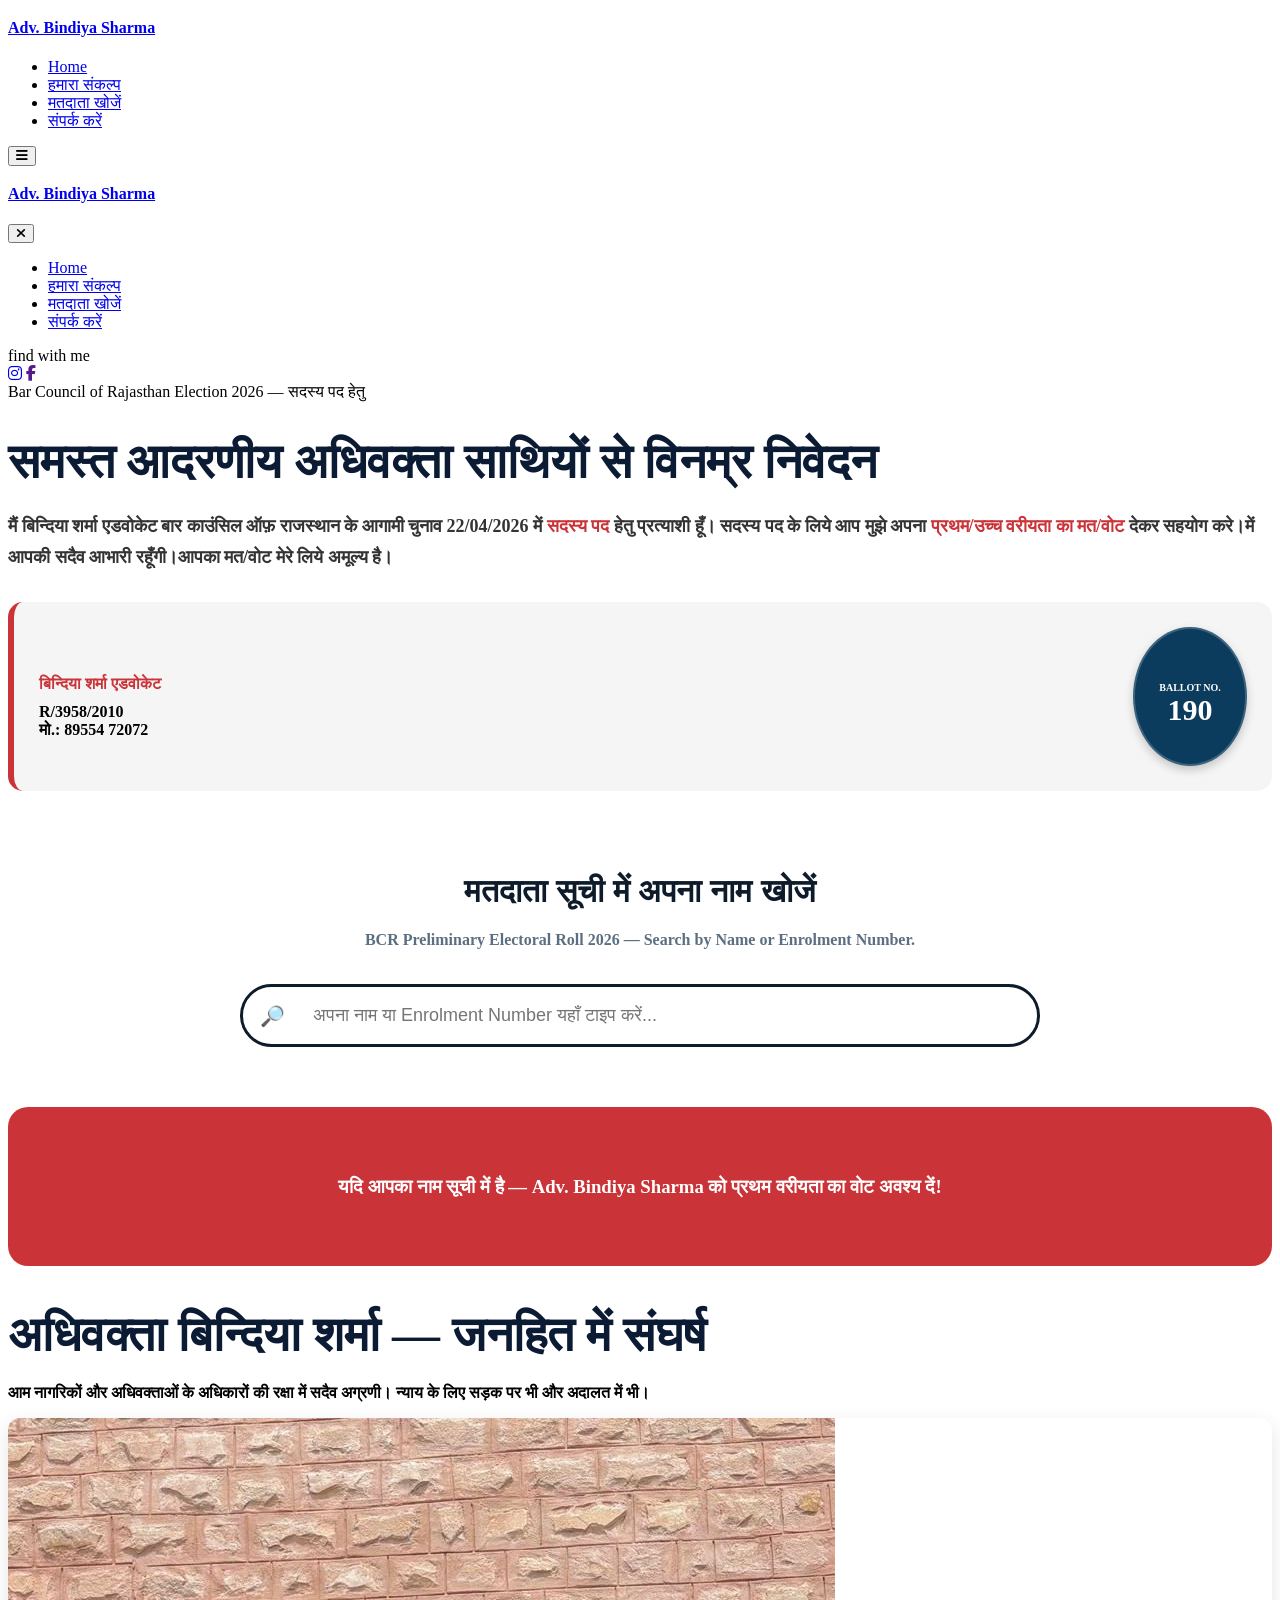
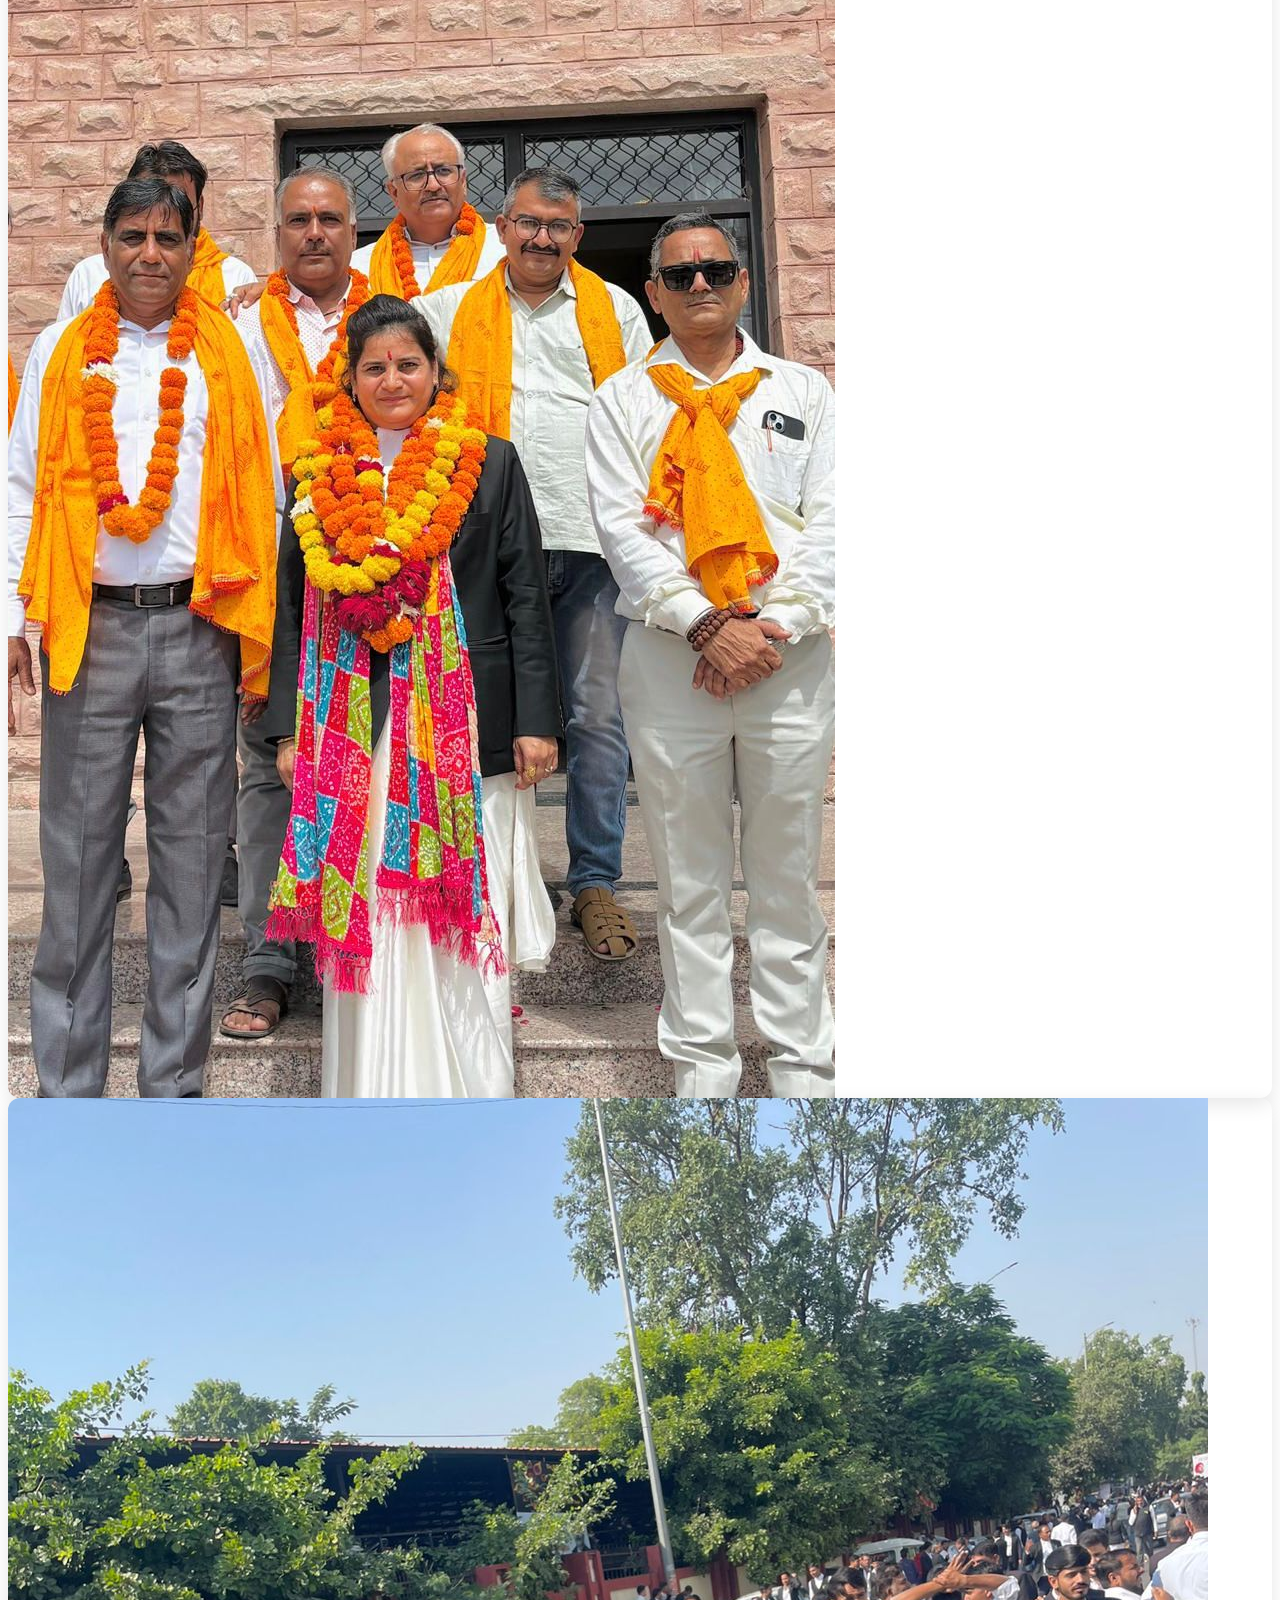
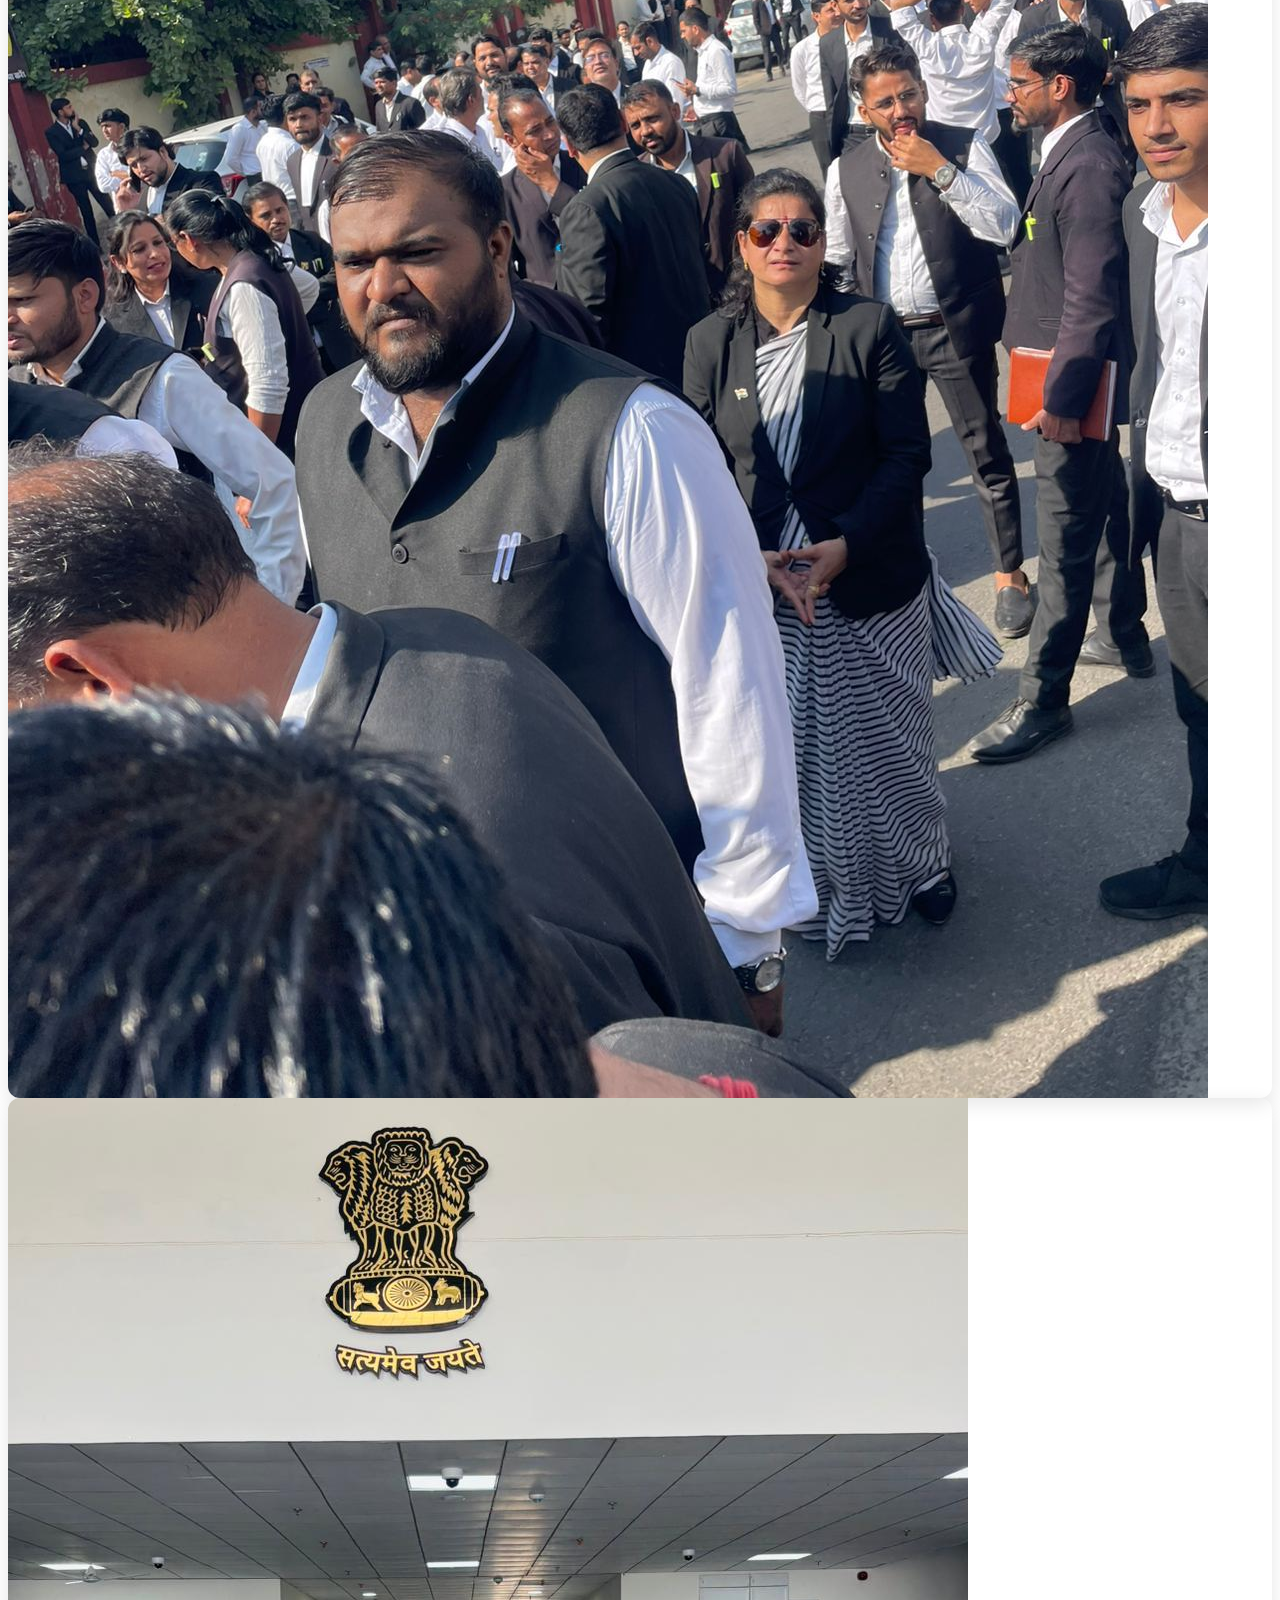
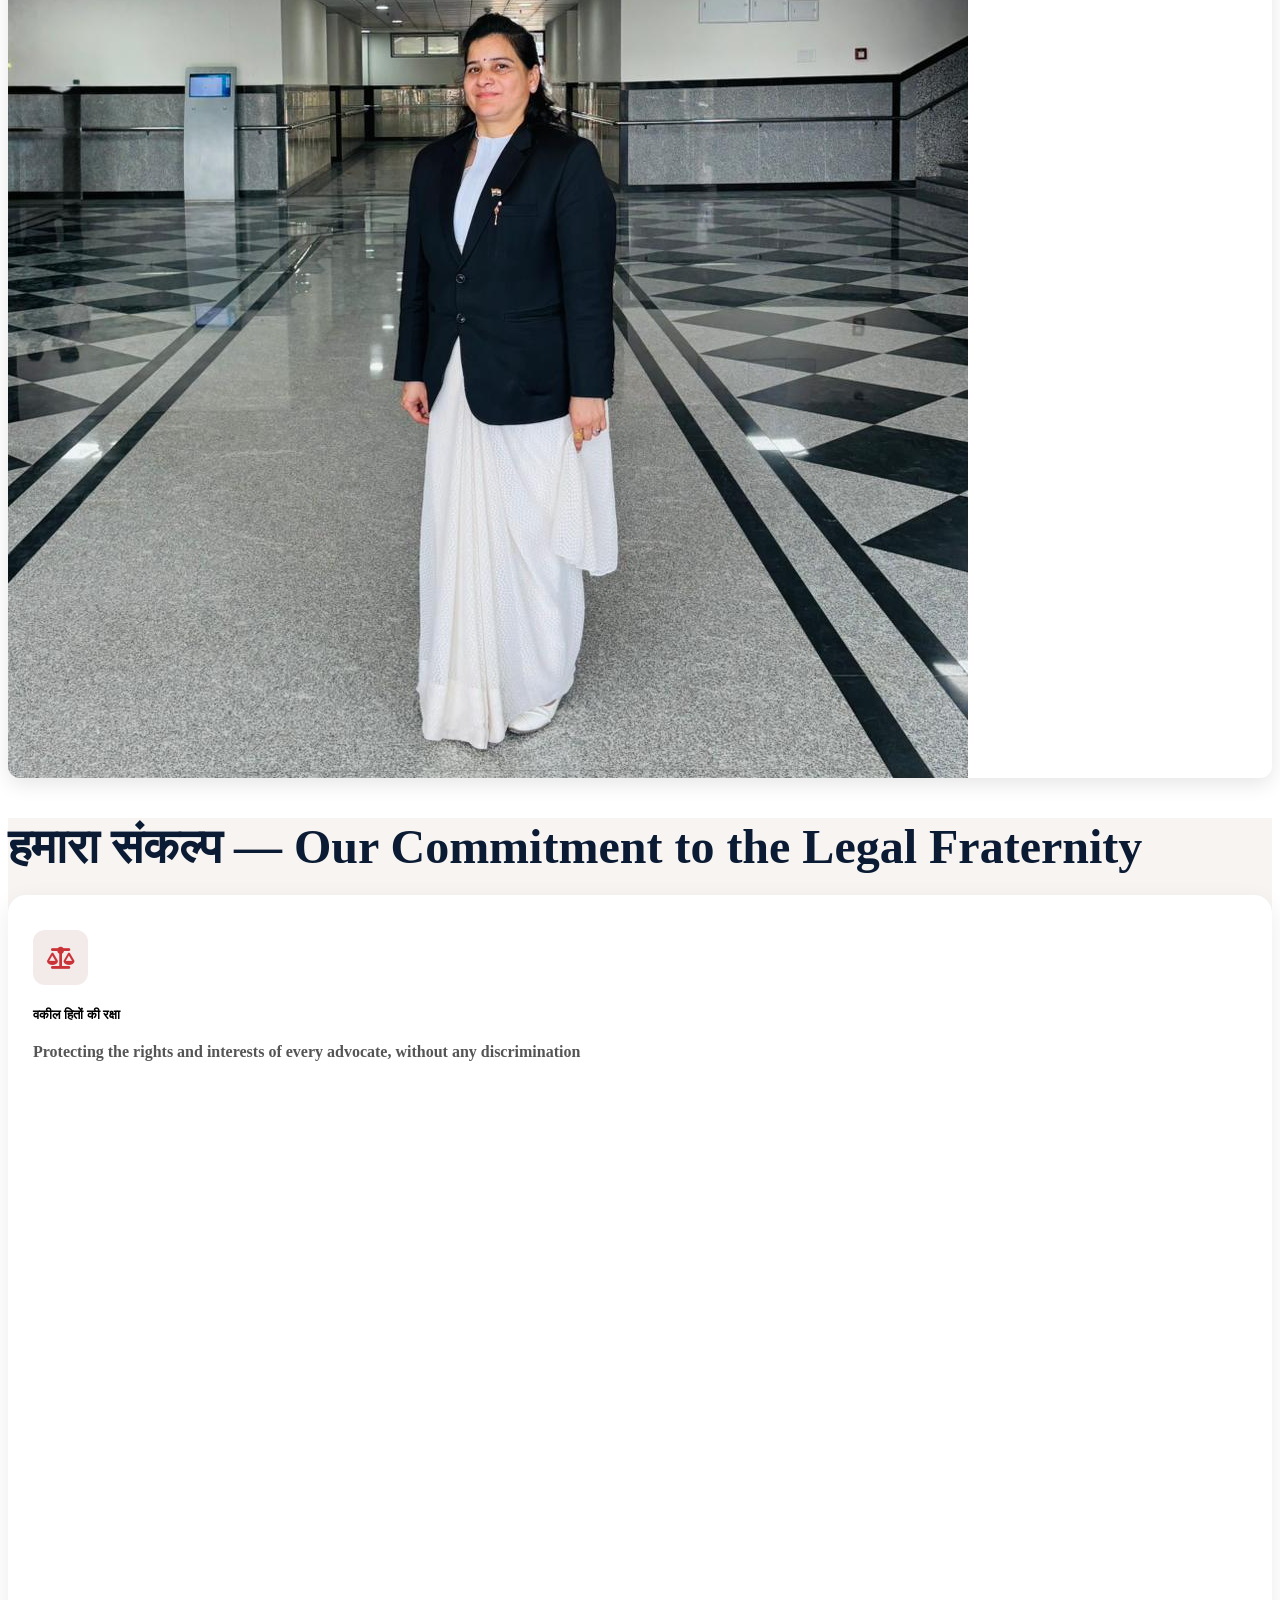
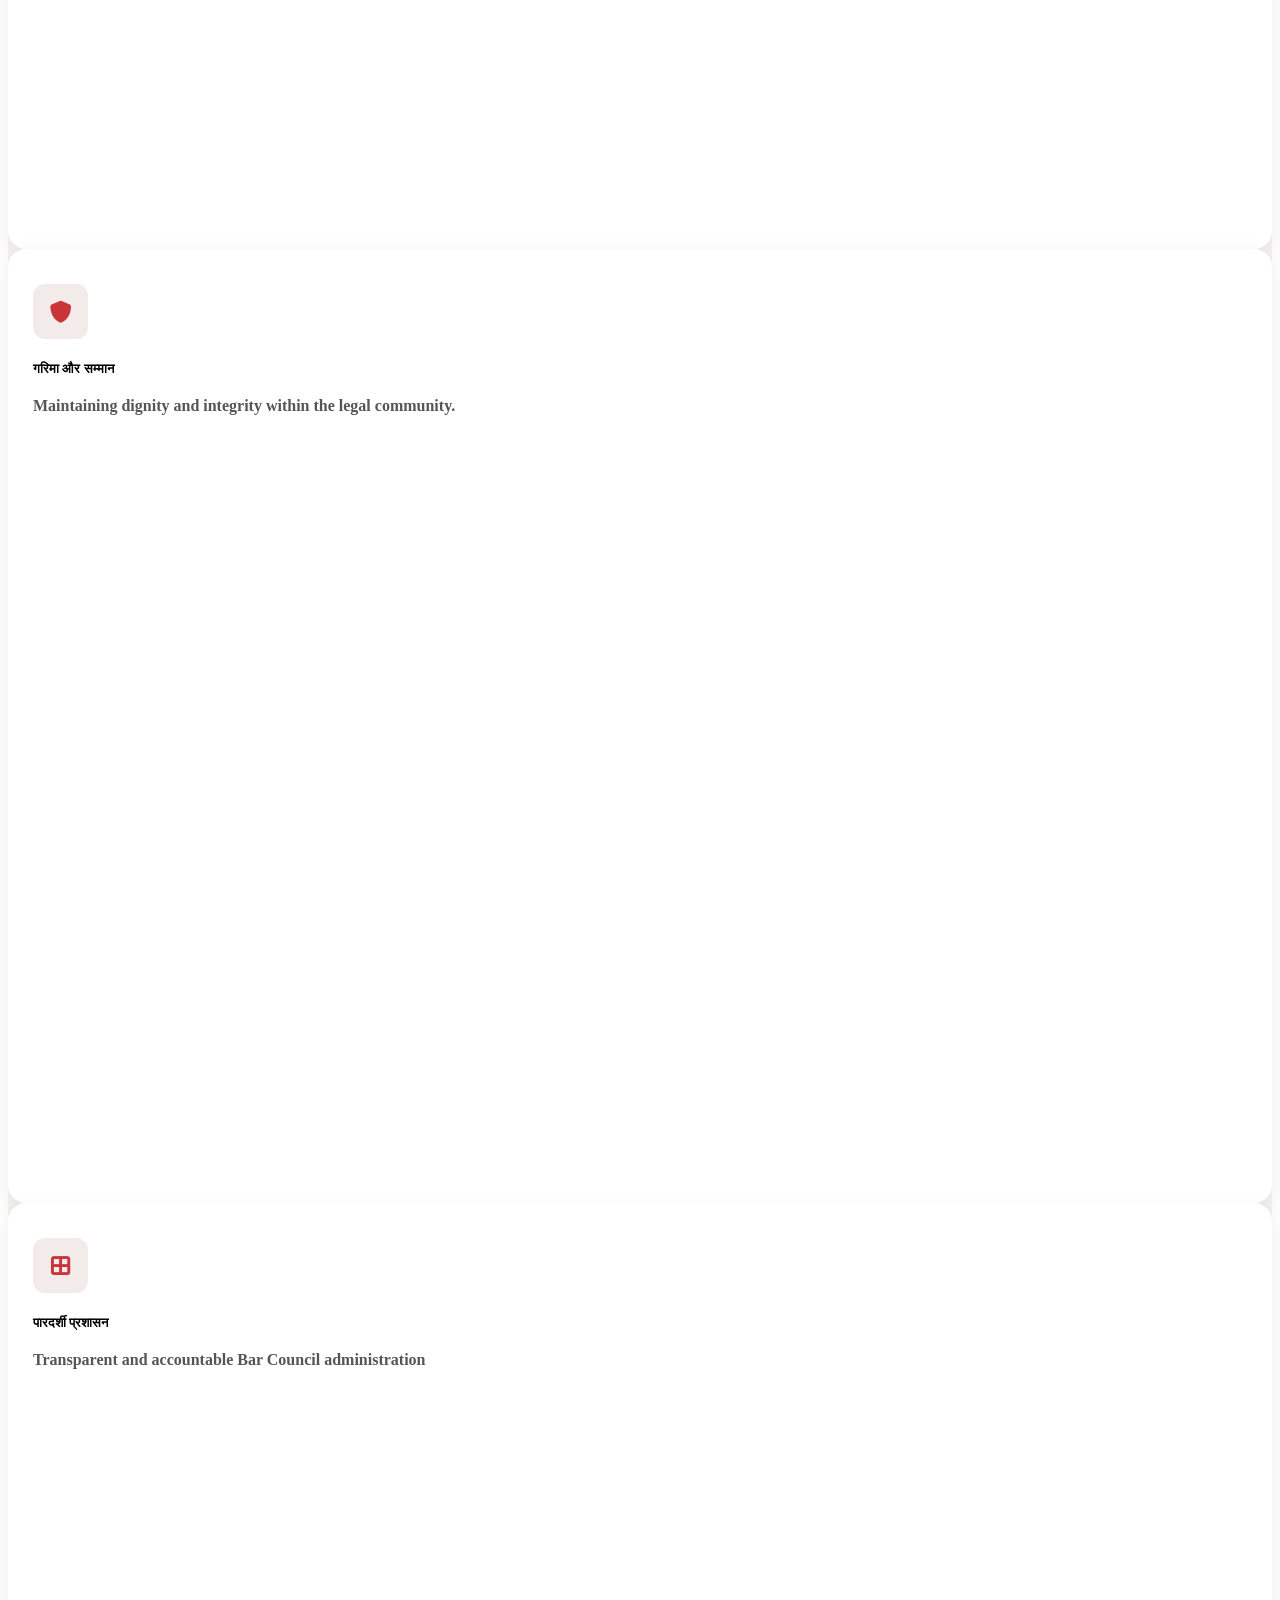
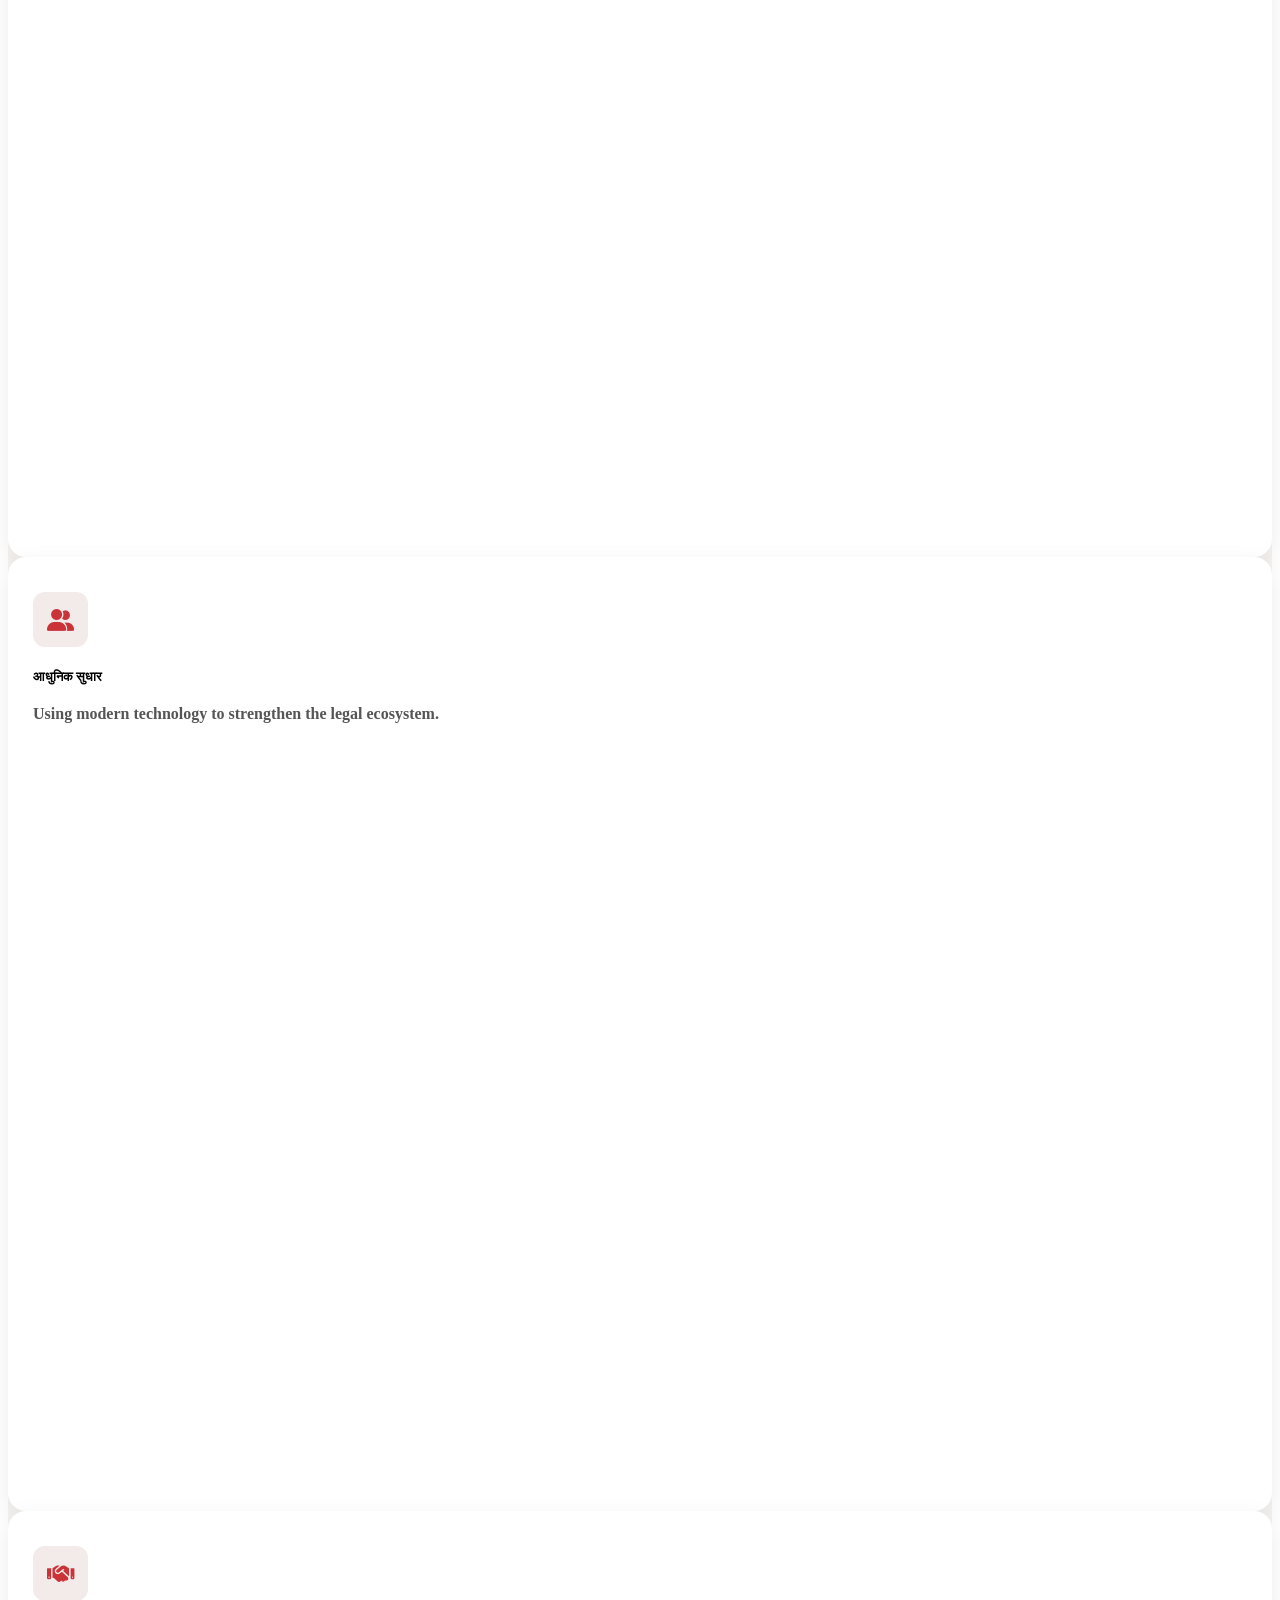
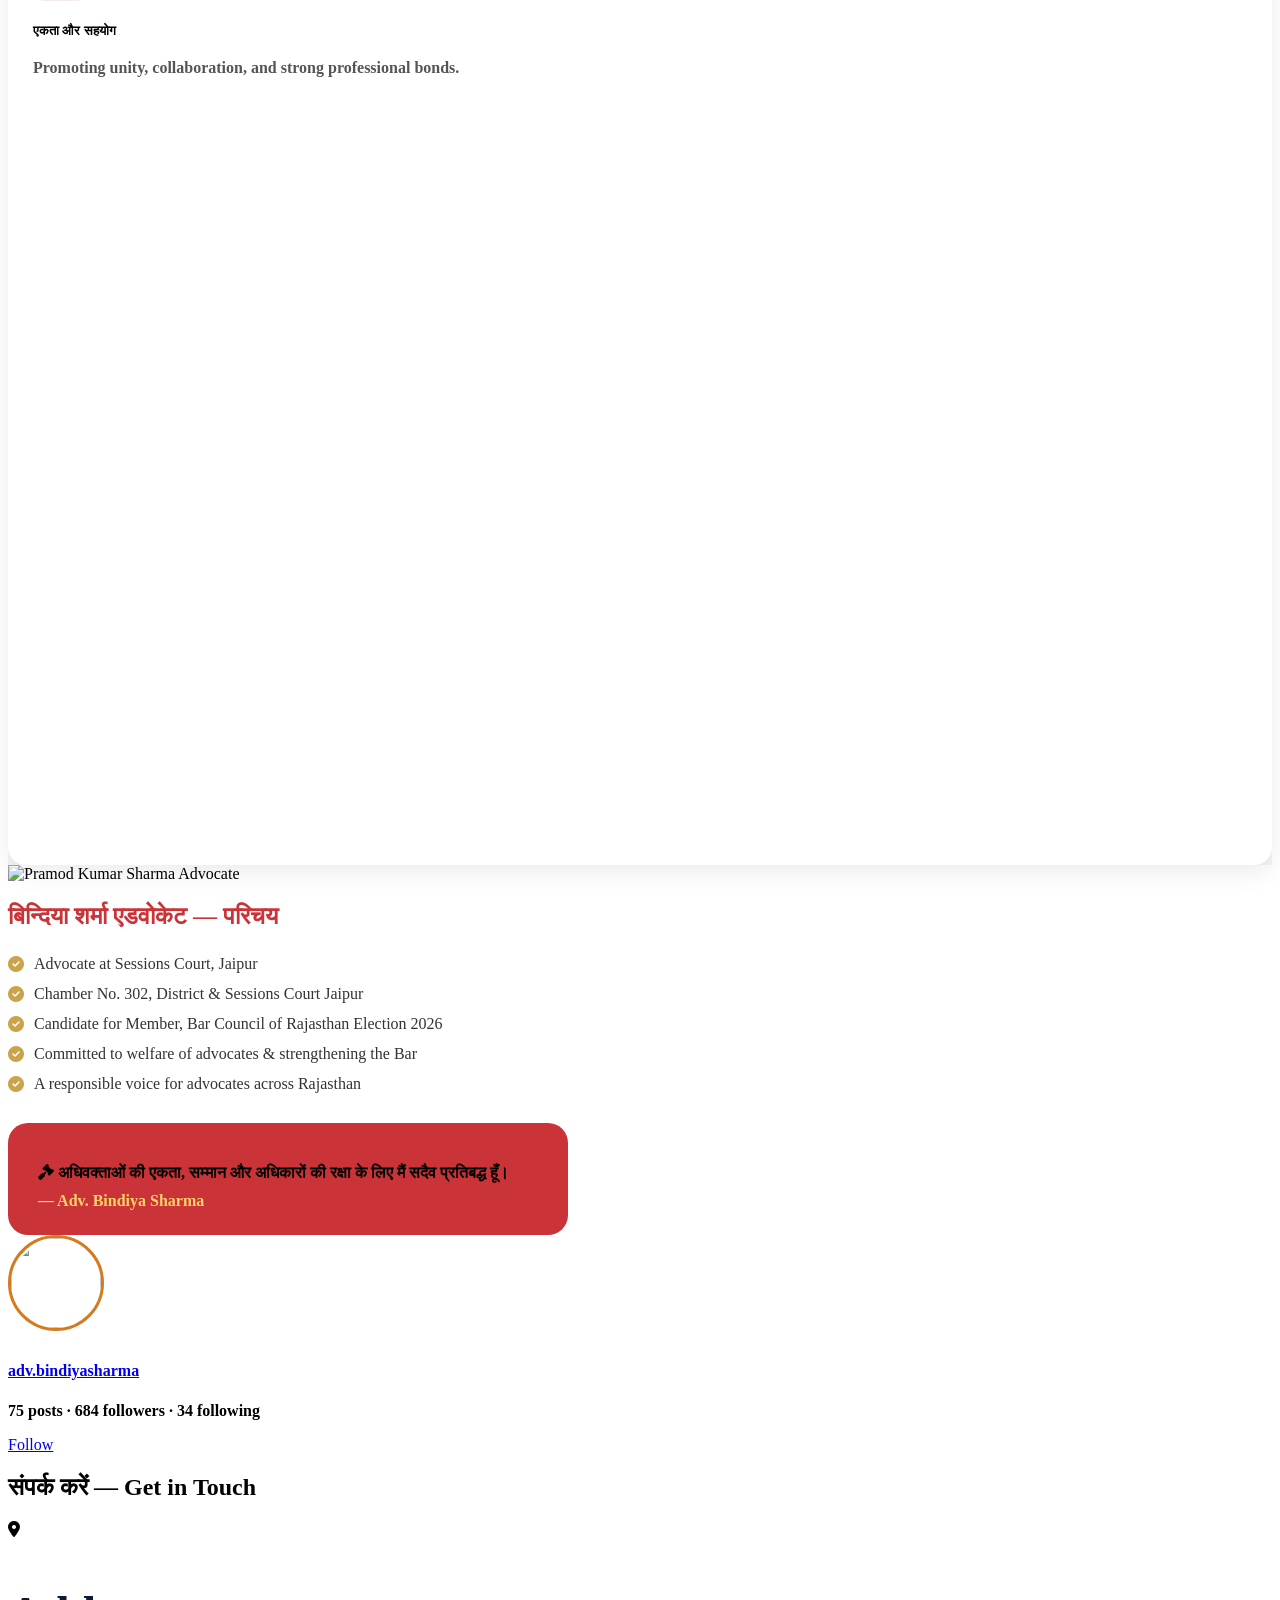
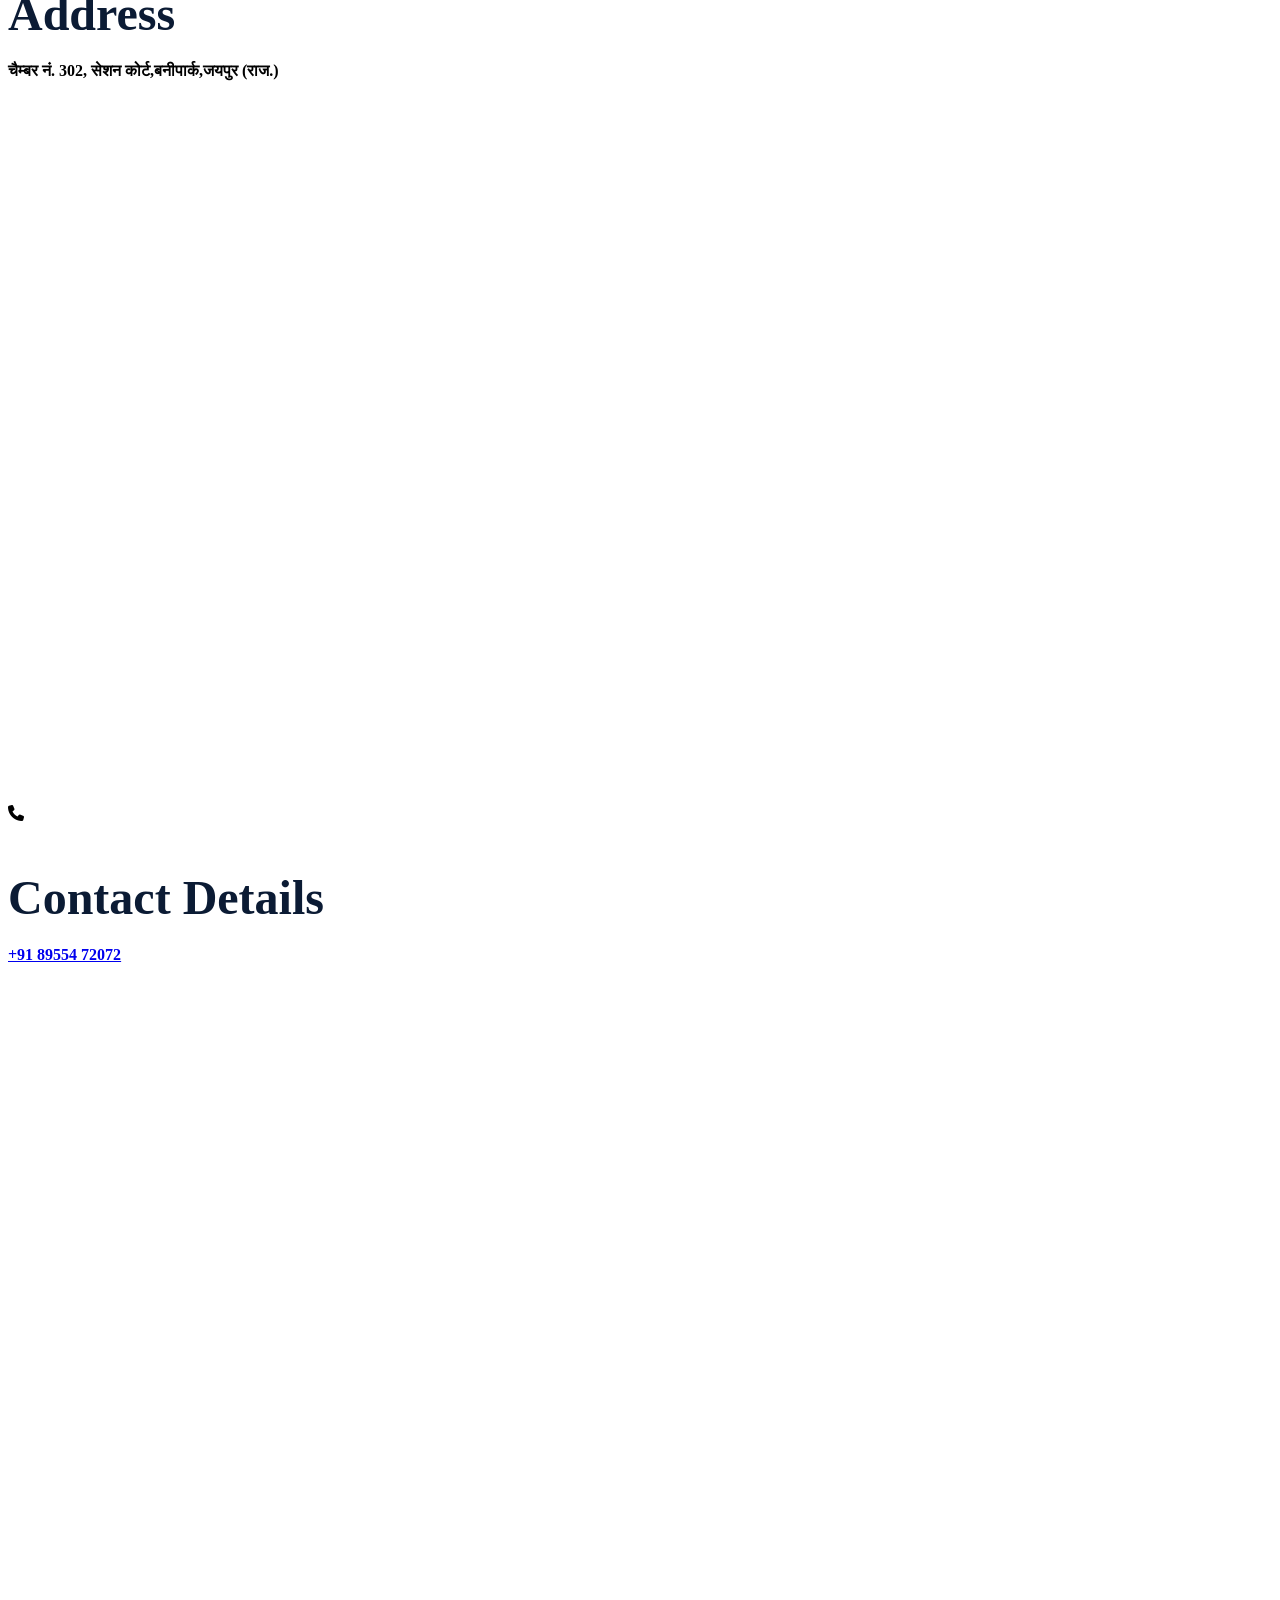
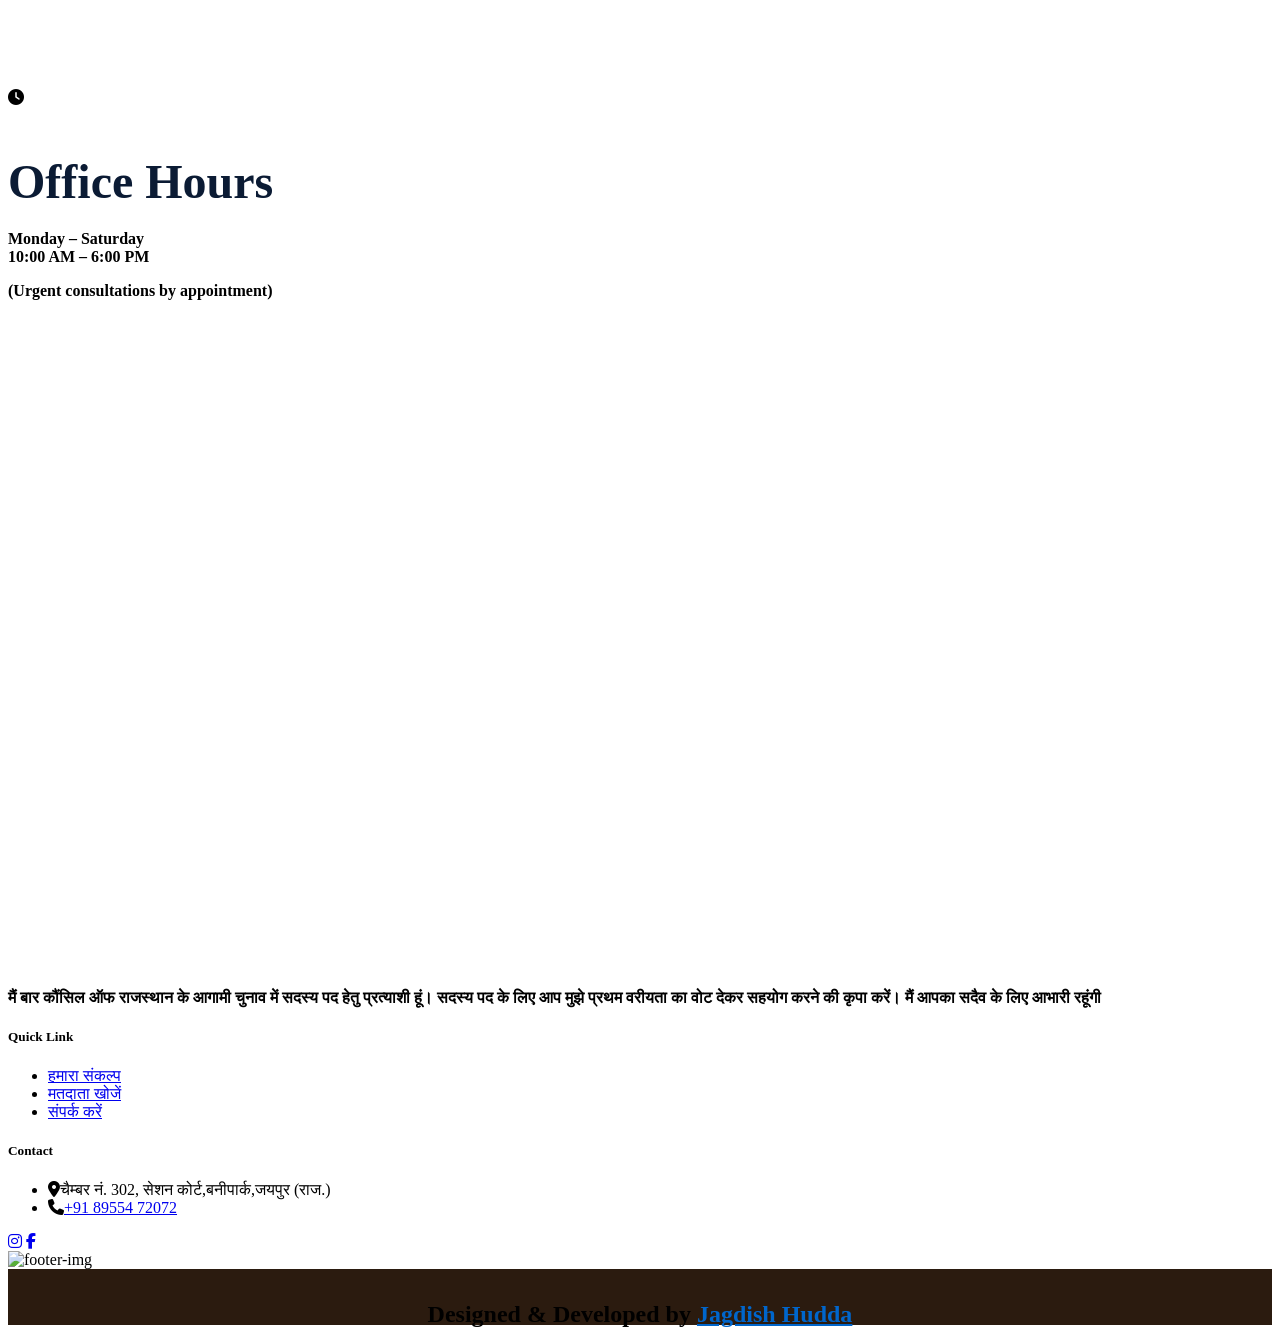
==== commit cd03607a: "new update added" ====
--- a/index.html
+++ b/index.html
@@ -1090,7 +1090,7 @@
 </div>
 
 <!-- Instagram Script -->
-<script async src="//www.instagram.com/embed.js"></script>
+<script async src="https://www.instagram.com/embed.js"></script>
 
 </div>
 <section class="py-5 mt-5" id="conatct">
@@ -1229,7 +1229,7 @@
         <a class="n11" href="https://www.instagram.com/jagdish_hudda_99/" 
            target="_blank" 
            rel="noopener">
-           Jagdish Huda
+           Jagdish Hudda
         </a>
     </p>
 
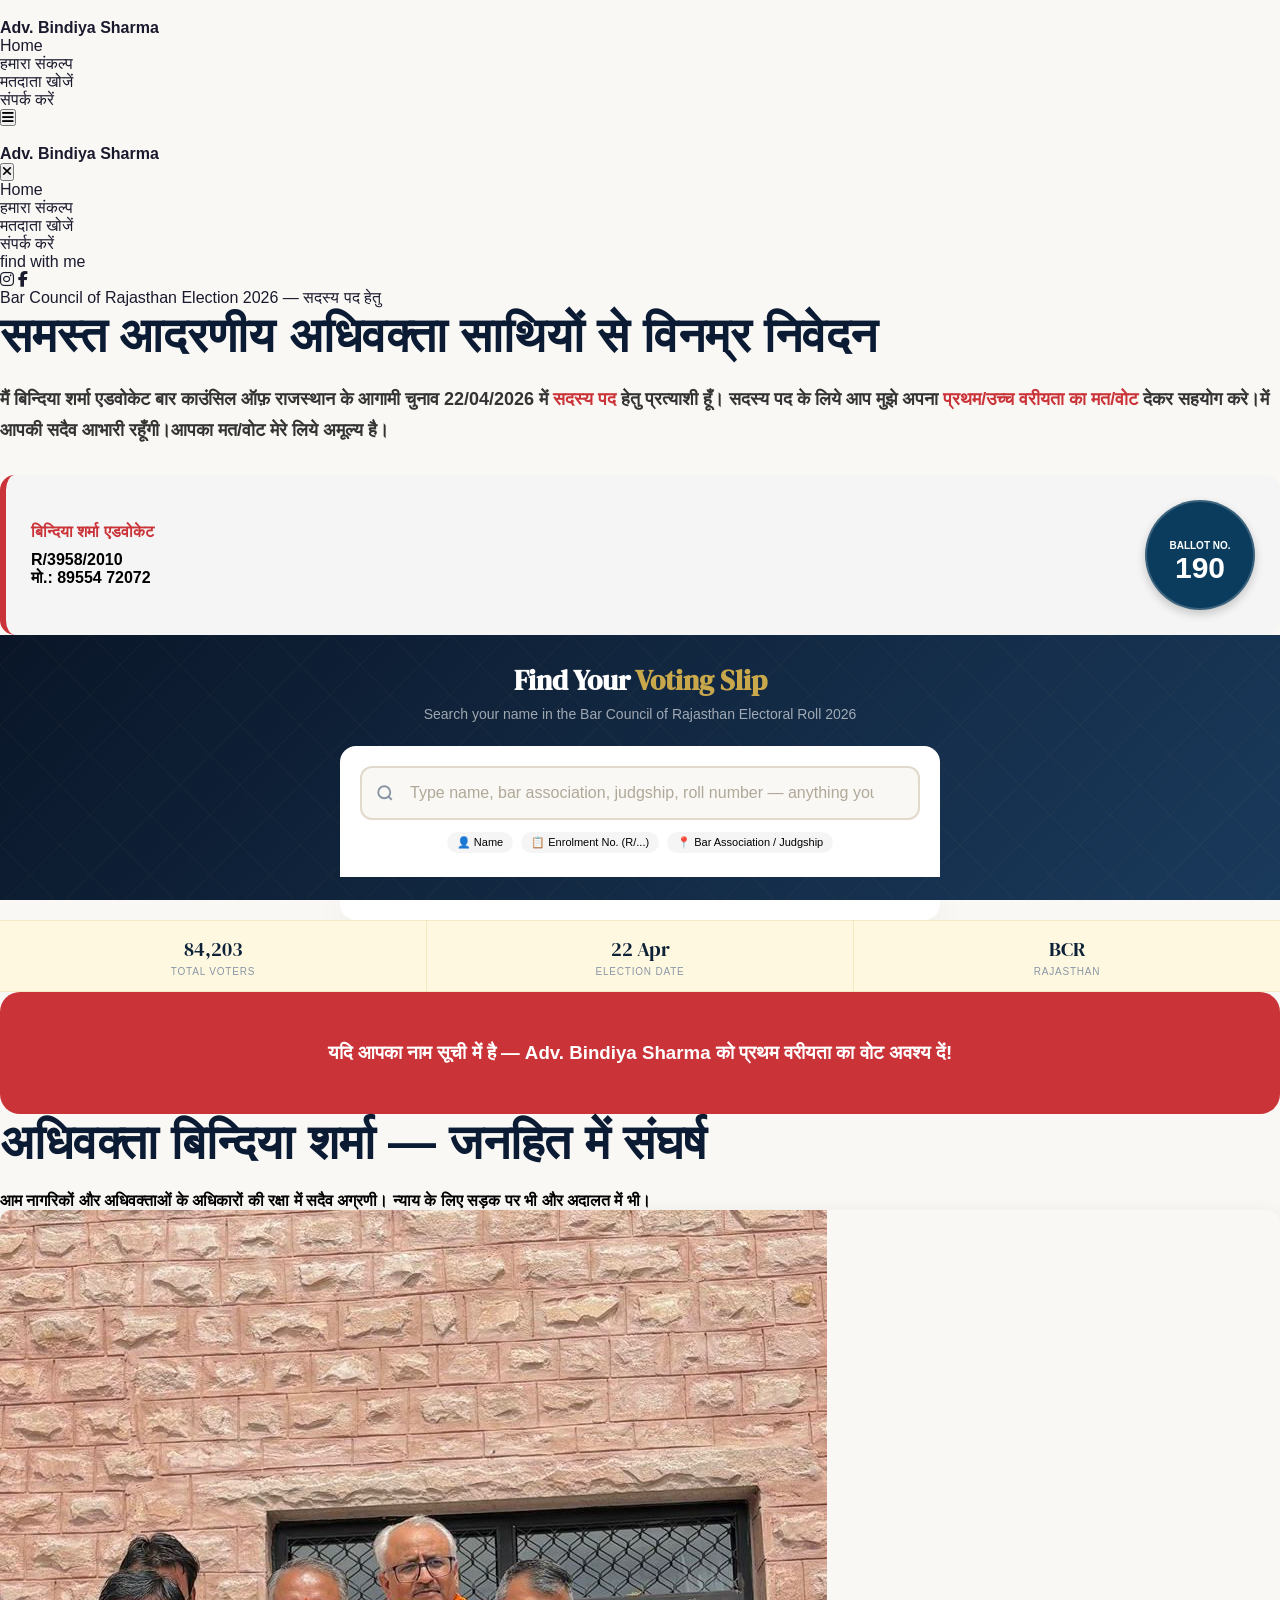
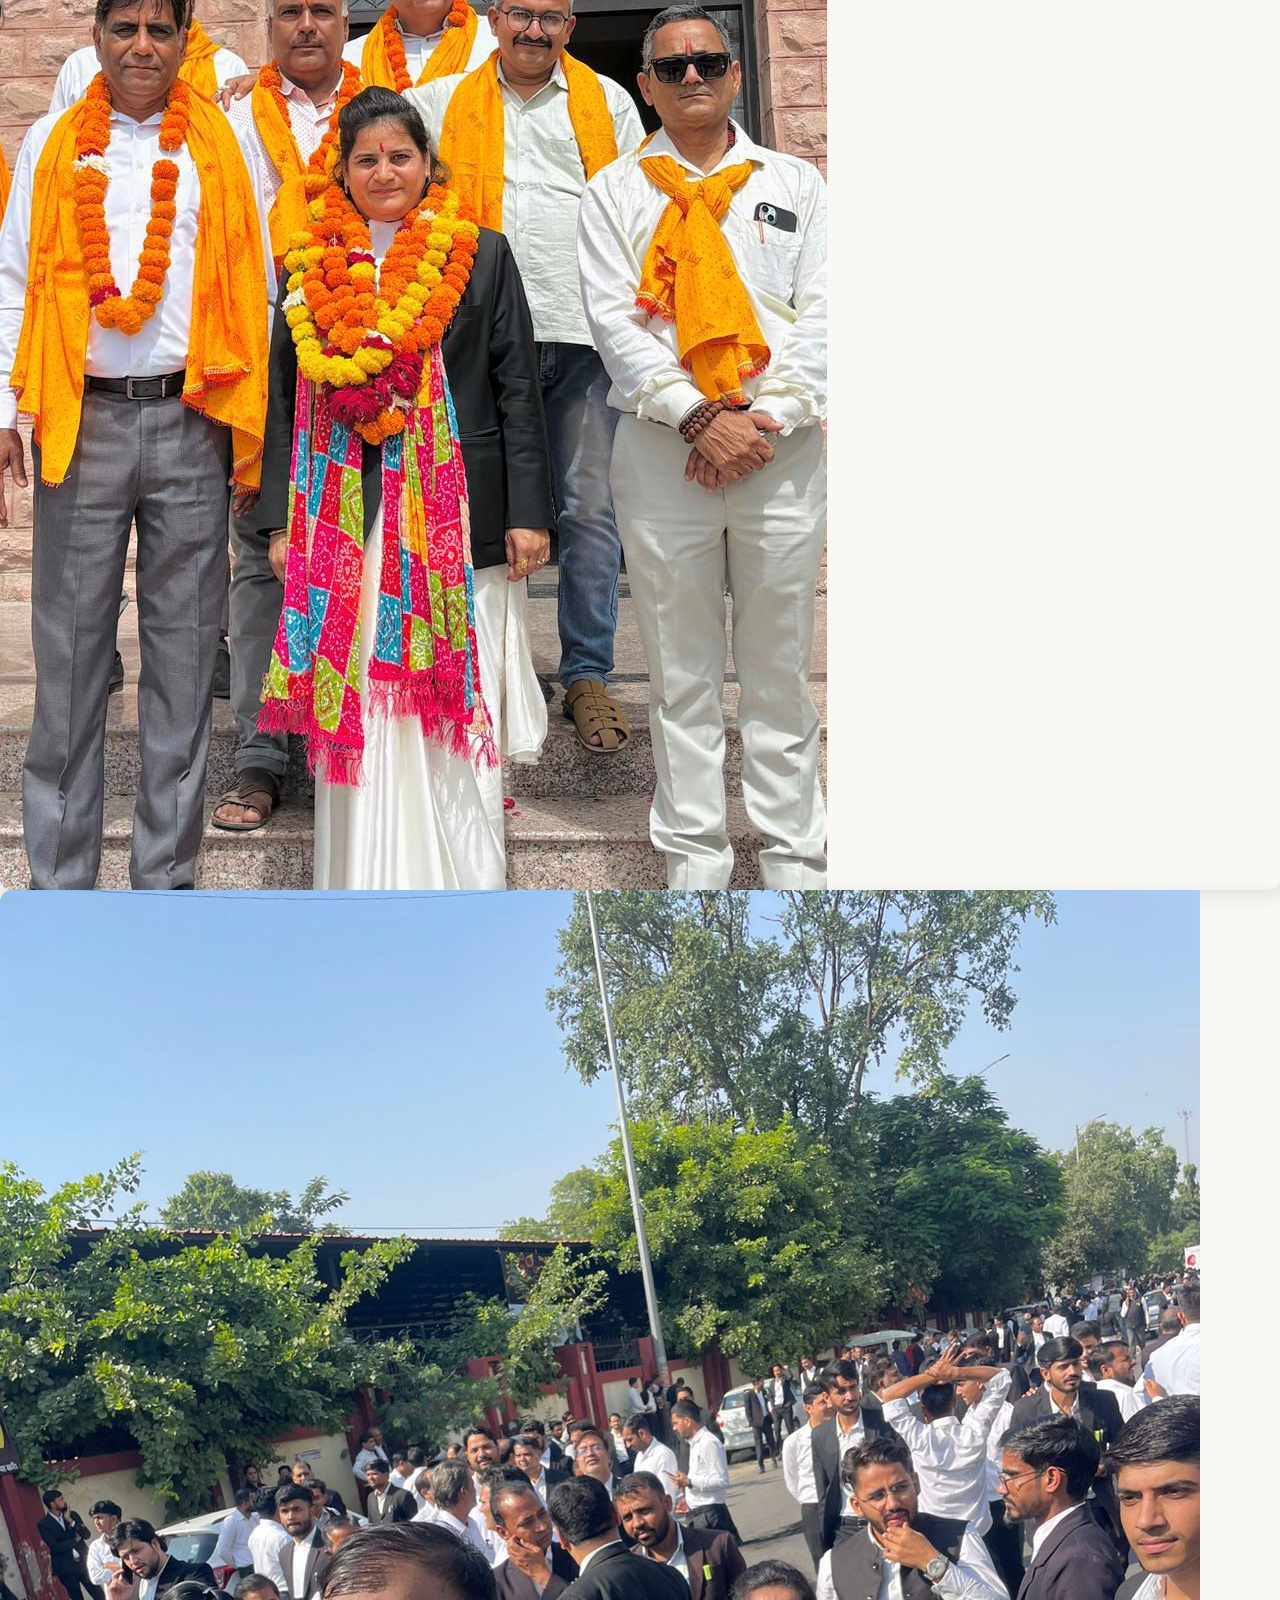
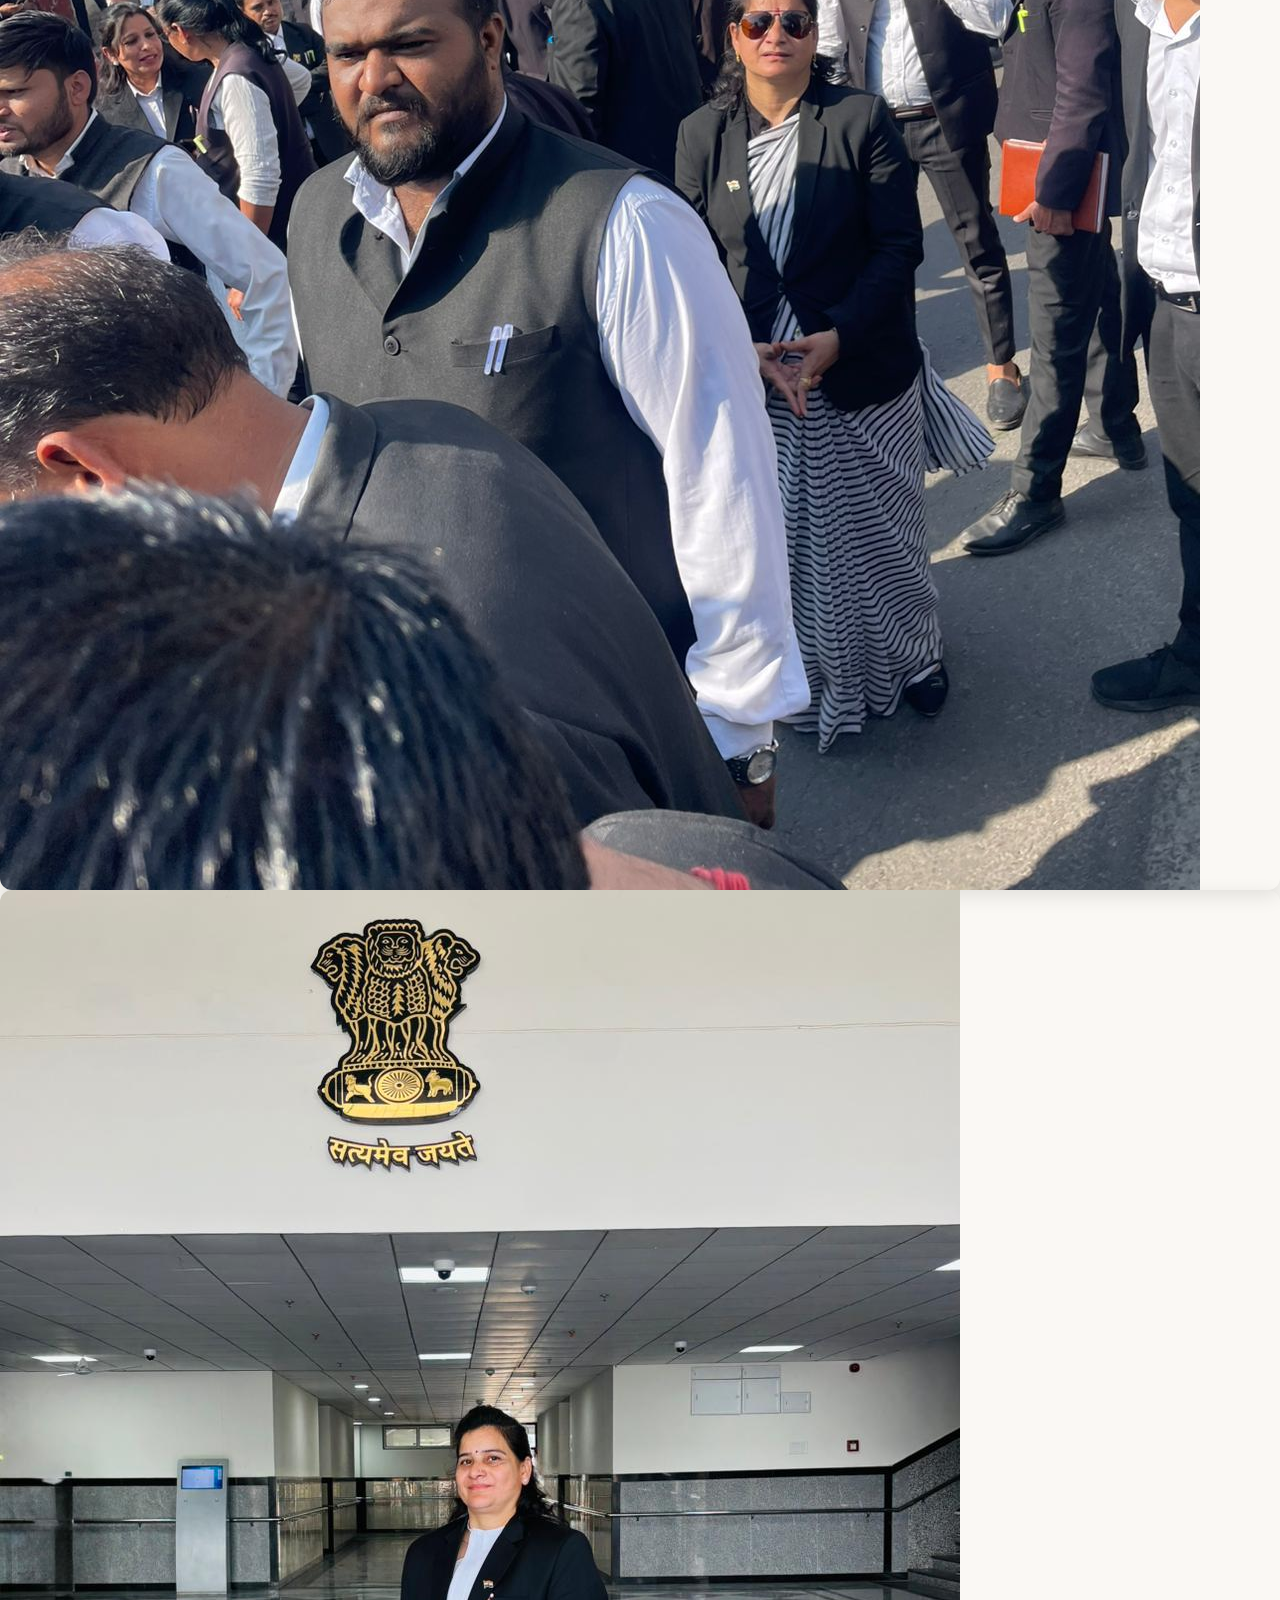
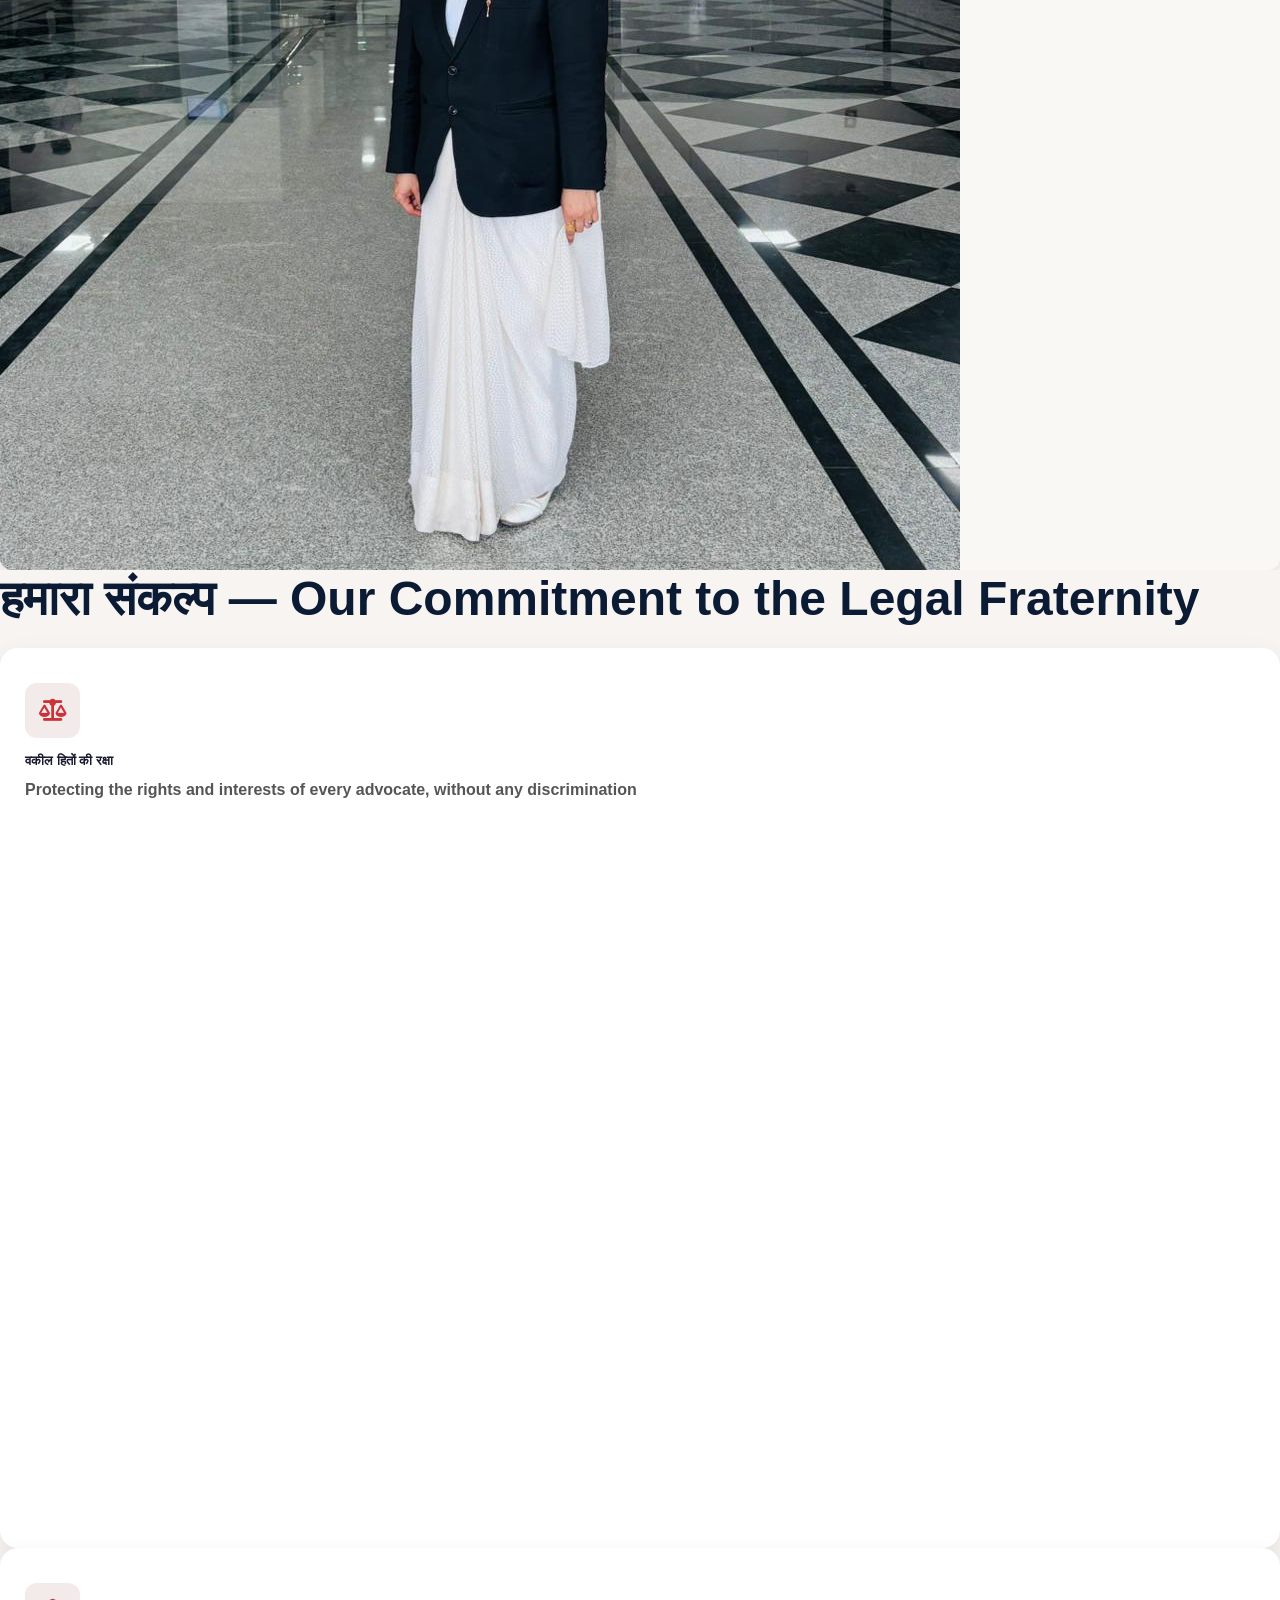
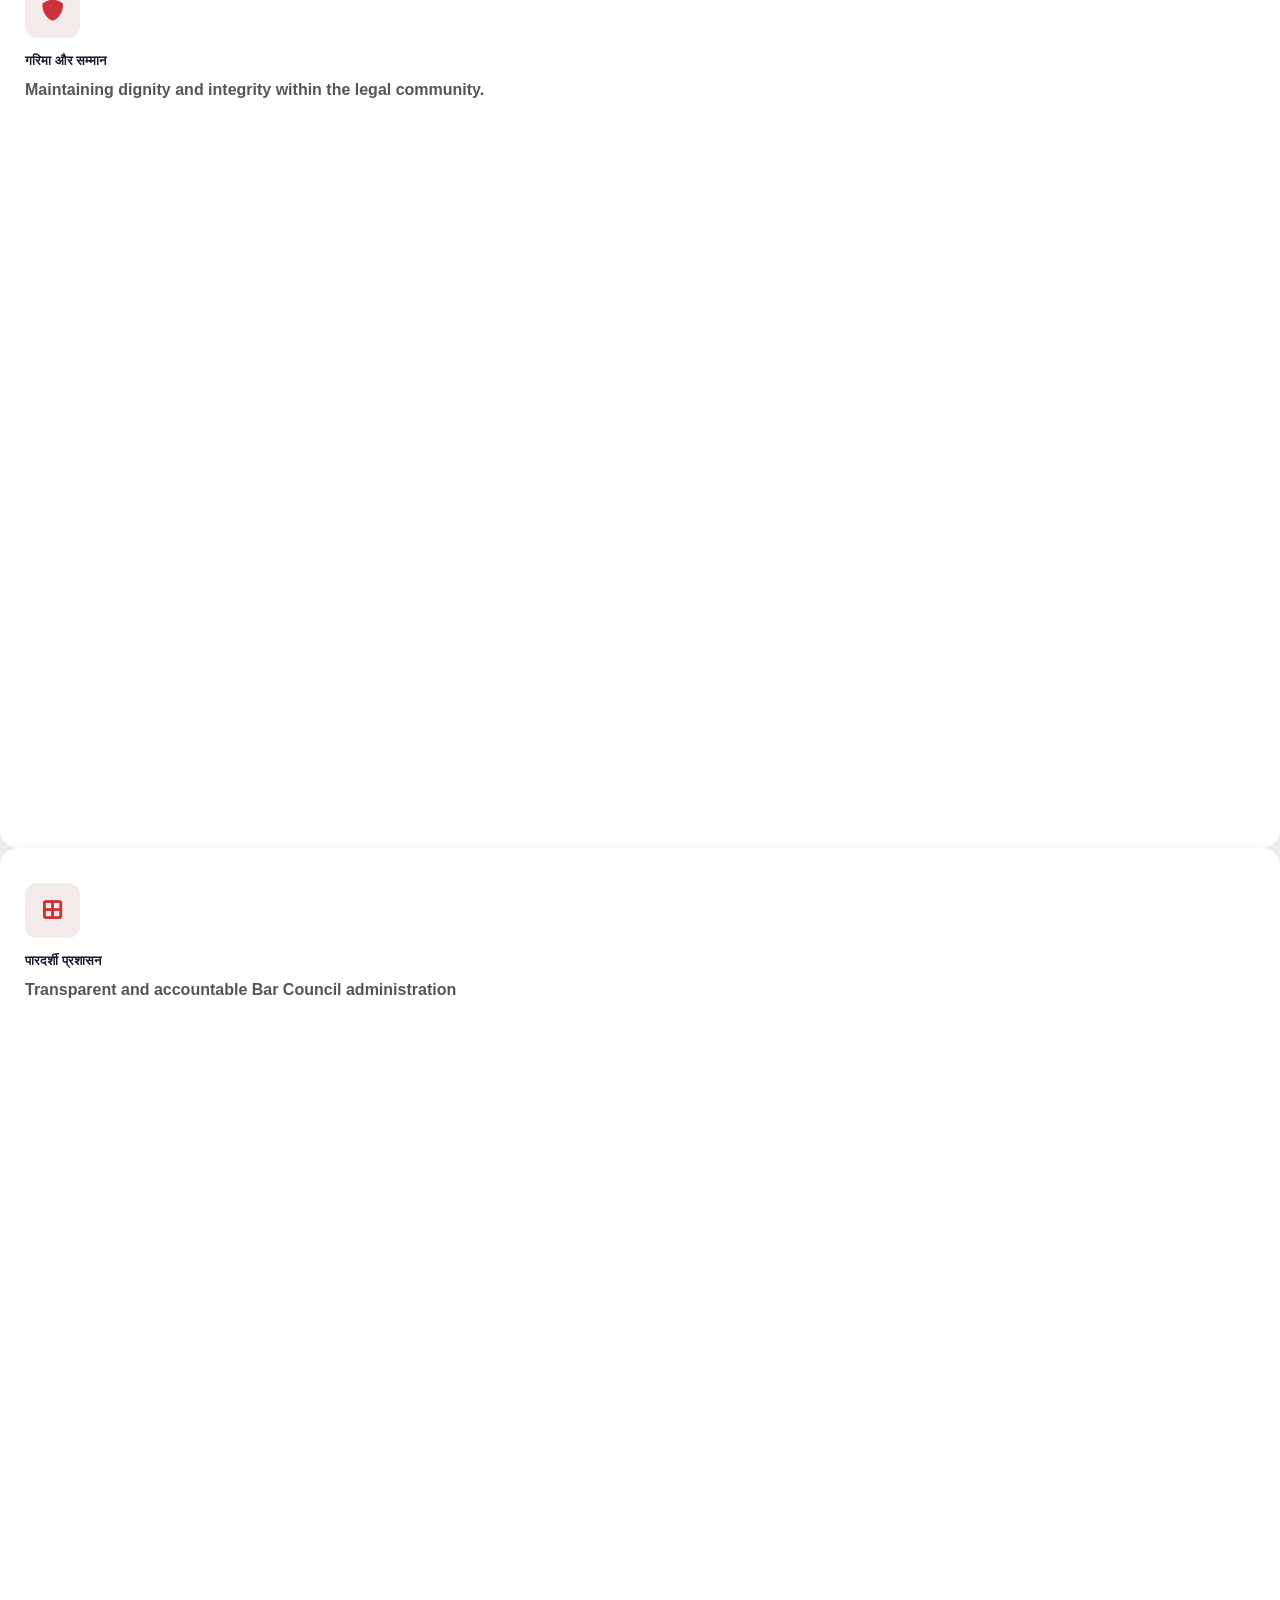
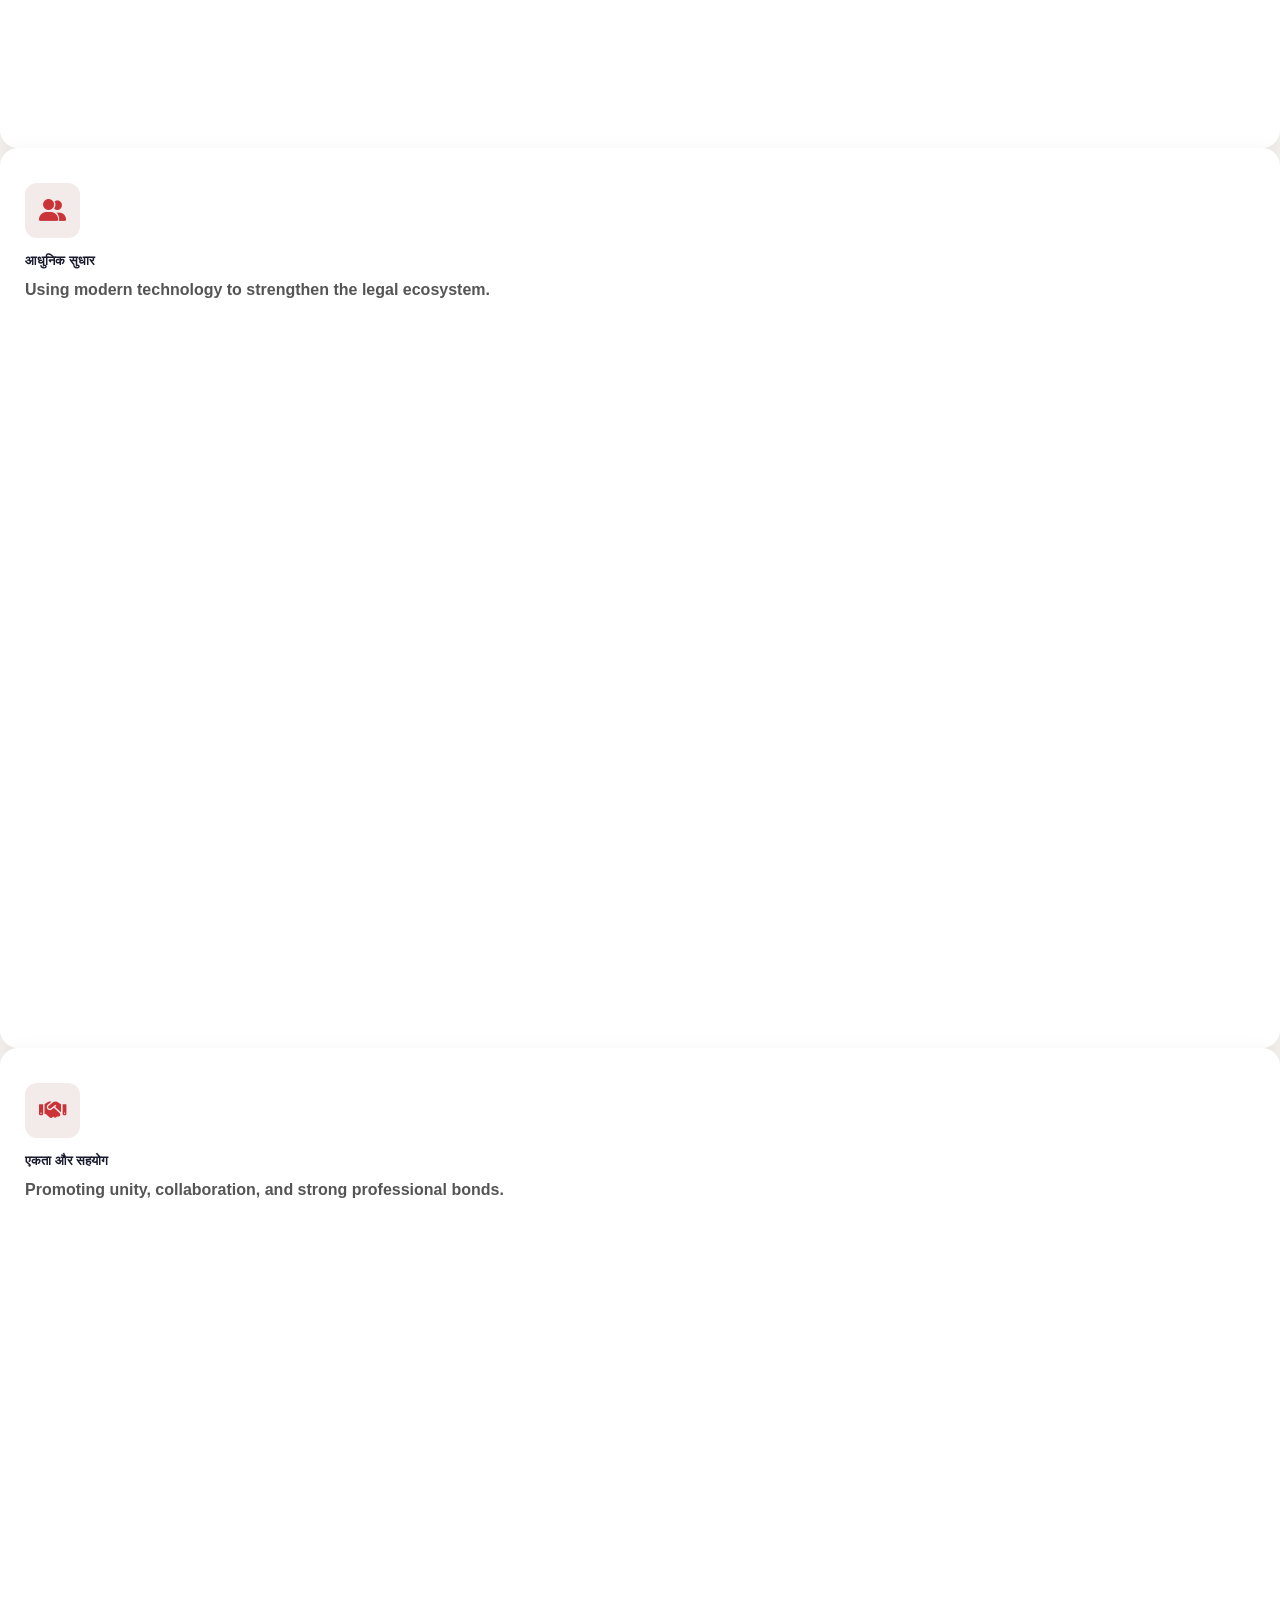
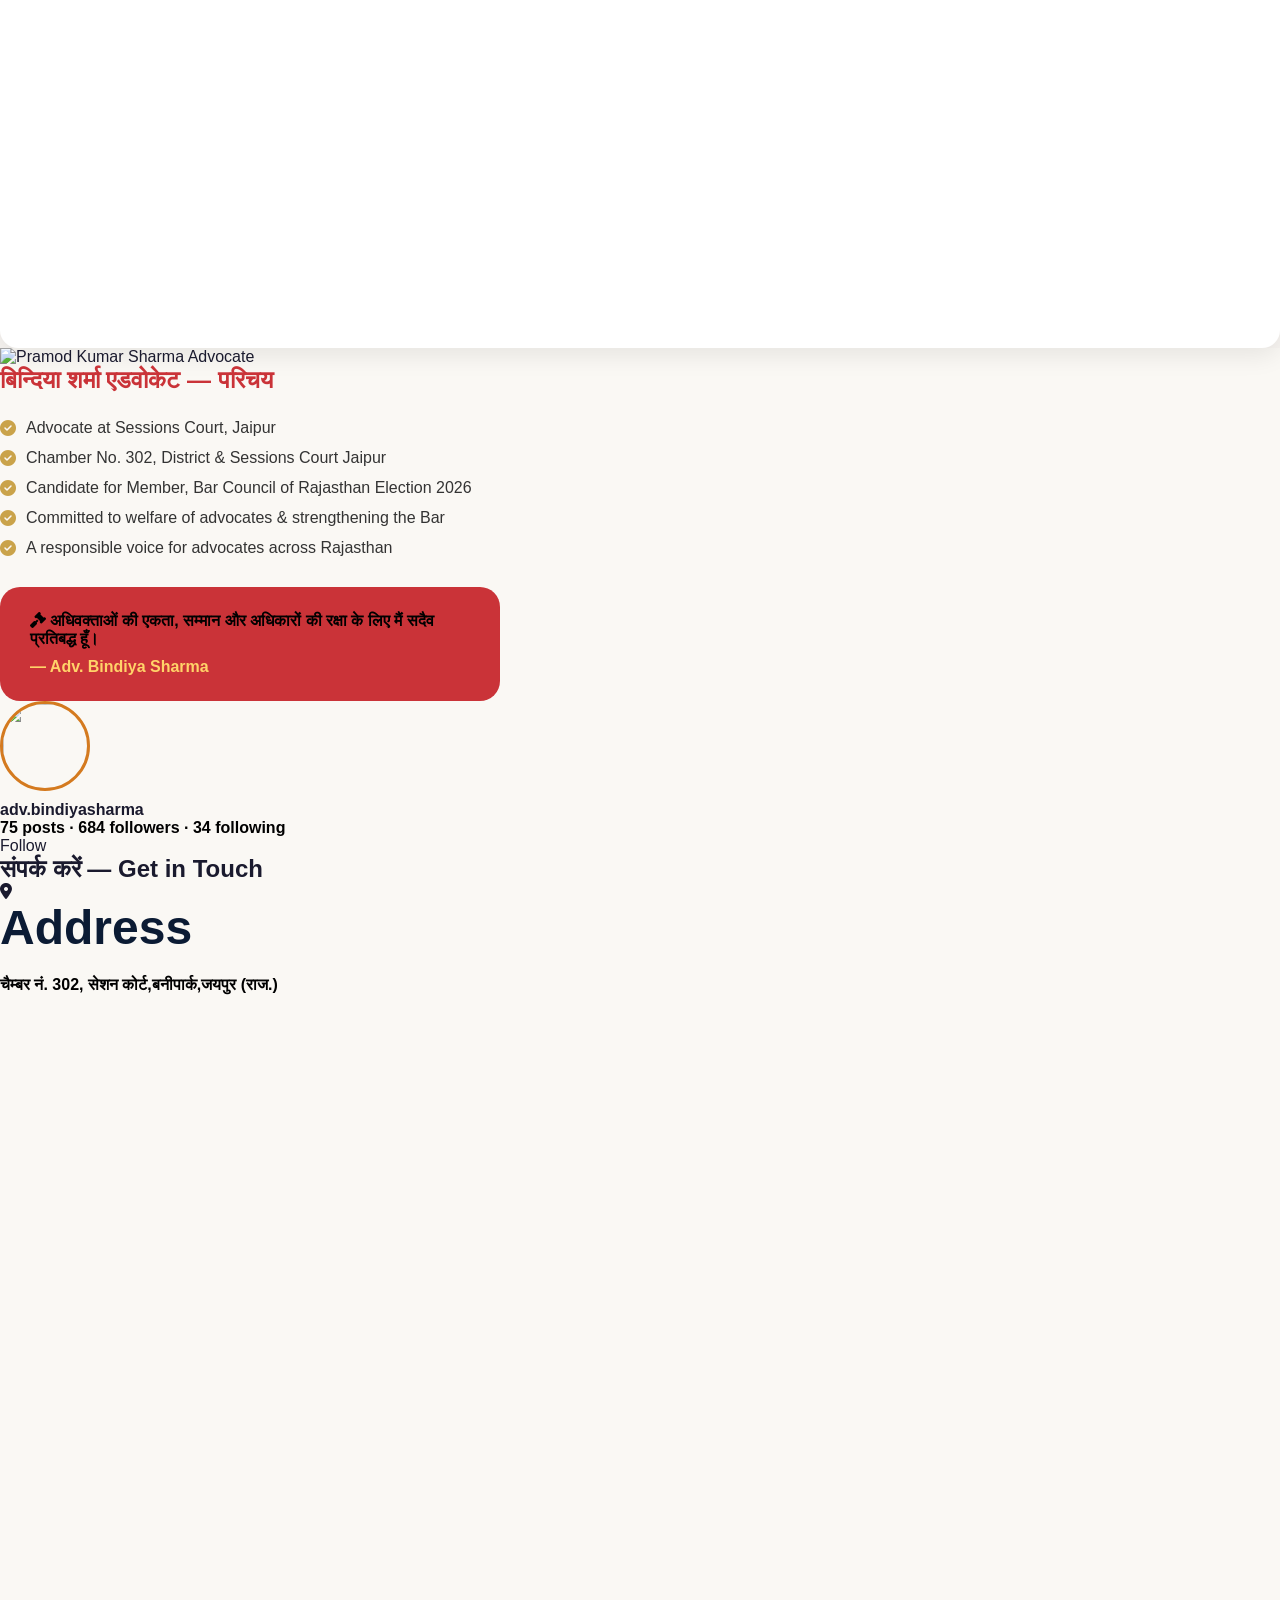
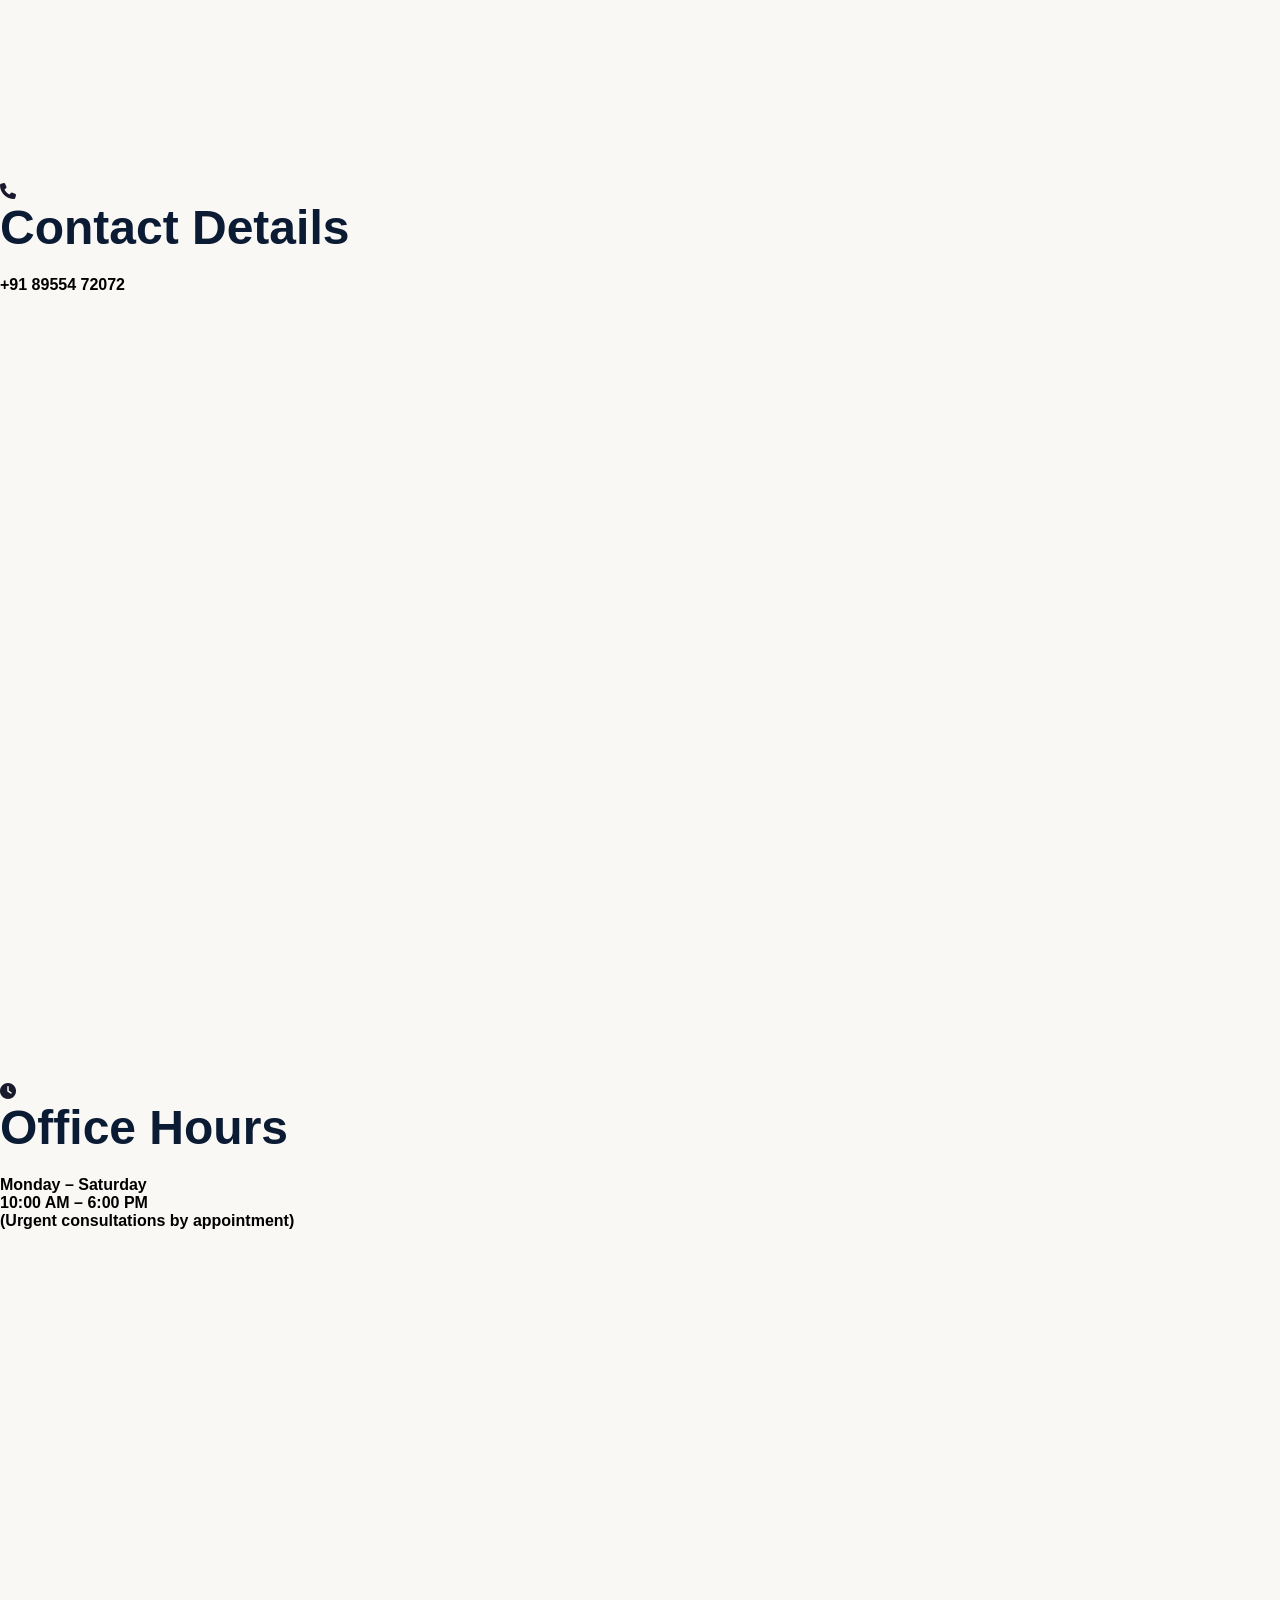
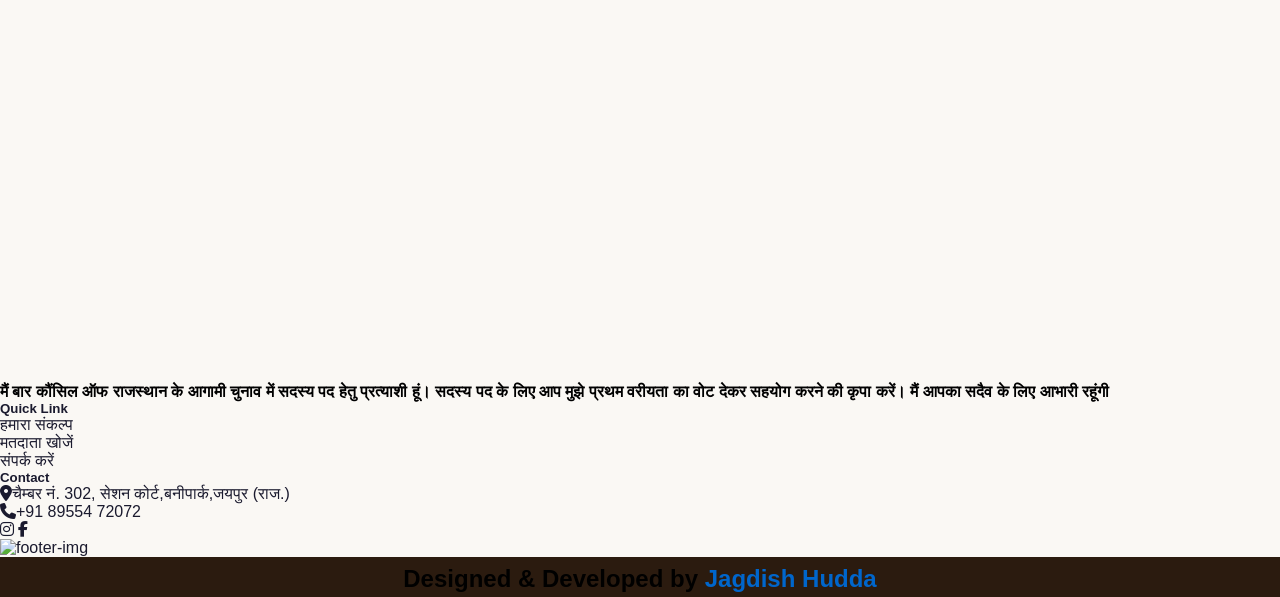
==== commit 705b3ee6: "sedone" ====
--- a/index.html
+++ b/index.html
@@ -14,8 +14,6 @@
     <meta property="og:url" content="https://advocatebindiyasharma99.vercel.app/">
     <meta property="og:type" content="website">
 
-    <meta name="twitter:card" content="summary">
-
     <!-- Twitter (WhatsApp support) -->
     <meta name="twitter:card" content="summary_large_image">
 
@@ -23,7 +21,7 @@
 
     <!-- Favicon -->
     <link rel="icon" href="img/j23.PNG" type="image/png">
-
+    <link href="https://fonts.googleapis.com/css2?family=Poppins:wght@300;400;600&display=swap" rel="stylesheet">
     <!-- CSS -->
     <link rel="stylesheet" href="assets/css/vendor/fontawesome.css">
     <link rel="stylesheet" href="https://cdnjs.cloudflare.com/ajax/libs/font-awesome/6.5.1/css/all.min.css">
@@ -31,7 +29,7 @@
     <link rel="stylesheet" href="assets/css/plugins/odometer.css">
     <link rel="stylesheet" href="assets/css/vendor/animate.min.css">
     <link rel="stylesheet" href="assets/css/vendor/bootstrap.min.css">
-    <link rel="stylesheet" href="https://cdnjs.cloudflare.com/ajax/libs/font-awesome/6.5.0/css/all.min.css">
+    <link href="https://fonts.googleapis.com/css2?family=DM+Serif+Display&display=swap" rel="stylesheet">
     <!-- custom css -->
     <link rel="stylesheet" href="assets/css/style.css">
     <link rel="stylesheet" href="assets/css/j.css">
@@ -76,7 +74,7 @@
                                     <li class="nav-item"><a  class="smoth-animation" href="#search">मतदाता खोजें </a></li>
                                      
 
-                                    <li class="nav-item"><a class="smoth-animation" href="#conatct">संपर्क करें</a></li>
+                                    <li class="nav-item"><a class="smoth-animation" href="#contact">संपर्क करें</a></li>
                                     
                                     <!-- <li class="nav-item"><a class="smoth-animation" href="contact.php">Contact</a></li> -->
                                 </ul>
@@ -131,7 +129,7 @@
                     <li><a class="smoth-animation" href="#ourss">हमारा संकल्प</a></li>
                    
                     <li><a class="smoth-animation" href="#search">मतदाता खोजें</a></li>
-                    <li><a class="smoth-animation" href="#conatct">संपर्क करें</a></li>
+                    <li><a class="smoth-animation" href="#contact">संपर्क करें</a></li>
                    
                     
                     
@@ -208,6 +206,7 @@
         font-size: 16px;
     }
 </style>
+
 <script>
 let menuBtn = document.getElementById("menuBtn");
 let mobileMenu = document.querySelector(".tmp-popup-mobile-menu");
@@ -453,18 +452,704 @@
         animation: voter-fadein 0.3s ease both;
     }
 </style>
-<!-- ── SEARCH SECTION ── -->
-<div class="search-section bg-light" id="search">
-    <h1 class="search-title">मतदाता सूची में अपना नाम खोजें</h1>
-    <p class="search-subtitle">BCR Preliminary Electoral Roll 2026 — Search by Name or Enrolment Number.</p>
-    <div class="search-box">
-        <input
-            type="text"
-            id="voterSearchInput"
-            placeholder="  अपना नाम या Enrolment Number यहाँ टाइप करें..."
-            autocomplete="off" />
-    </div>
+
+
+
+<style>
+:root{--navy-900:#0a1628;
+    --navy-800:#0d2137;
+    --navy-700:#1a3a5c;
+    --navy-600:#234d78;
+    --gold:#c9a84c;
+    --gold-light:#e8dcc0;
+    --gold-bg:#fff8e1;
+    --red:#c81e1e;
+    --blue:#2563eb;
+    --text:#1a1a2e;
+    --text-light:#4a5568;
+    --text-muted:#8896a6;
+    --bg:#faf8f4;
+    --card:#ffffff;
+    --whatsapp:#25D366;
+    --border:#e8e2d6}
+/* RESET */
+* {
+  margin: 0;
+  padding: 0;
+  box-sizing: border-box;
+}
+
+/* BODY */
+body {
+  font-family: 'DM Sans', sans-serif;
+  background: var(--bg);
+  color: var(--text);
+  min-height: 100vh;
+  -webkit-font-smoothing: antialiased;
+}
+
+/* LINKS */
+a {
+  color: inherit;
+  text-decoration: none;
+}
+@keyframes fadeUp{
+    from{
+        opacity:0;
+        transform:translateY(16px)}
+        to {
+            opacity:1;
+            transform:translateY(0)}}
+            
+            @keyframes spin {
+                to{ 
+                    transform:rotate(360deg)}}
+                    
+/* ================= HERO ================= */
+
+.hero {
+  background: linear-gradient(135deg, var(--navy-900) 0%, var(--navy-700) 100%);
+  color: #fff;
+  padding: 28px 24px 0;
+  position: relative;
+  height: 265px;
+  overflow: hidden;
+}
+
+/* ================= HERO (IMPORTANT FORCE) ================= */
+
+/* Background Pattern */
+.hero::before {
+  content: '' !important;
+  position: absolute !important;
+  inset: 0 !important;
+  background:url("data:image/svg+xml,%3Csvg width='60' height='60' xmlns='http://www.w3.org/2000/svg'%3E%3Cpath d='M30 0L60 30L30 60L0 30Z' fill='none' stroke='rgba(201,168,76,0.06)' stroke-width='1'/%3E%3C/svg%3E");
+  pointer-events: none !important;
+}
+
+/* Inner Content */
+.hero-inner {
+  position: relative !important;
+  z-index: 1 !important;
+  max-width: 600px !important;
+  margin: 0 auto !important;
+  text-align: center !important;
+}
+
+/* Heading */
+.hero h1 {
+  font-family: 'DM Serif Display', serif !important;
+  font-size: 28px !important;
+  font-weight: 800 !important;
+  line-height: 1.25 !important;
+  margin-bottom: 8px !important;
+  color: #fff !important;
+}
+
+.hero h1 span {
+  color: var(--gold) !important;
+}
+
+/* Subtitle */
+.hero-sub {
+  font-size: 14px !important;
+  color: rgba(255,255,255,.6) !important;
+  margin-bottom: 24px !important;
+  font-weight: normal !important;
+}
+.search-card{max-width:600px;margin:0 auto;background:var(--card);border-radius:16px 16px 0 0;padding:20px 20px 24px;position:relative;z-index:2}.search-wrap{position:relative}.search-input{width:100%;padding:16px 44px 16px 48px;border:2px solid #e0d9cc;border-radius:12px;font-size:16px;font-family:inherit;background:var(--bg);transition:border-color .2s,box-shadow .2s;outline:none}.search-input:focus{border-color:var(--gold);box-shadow:0 0 0 3px rgba(201,168,76,.2)}.search-input::placeholder{color:#b0a898}.search-icon{position:absolute;left:16px;top:50%;transform:translateY(-50%);color:var(--text-muted)}.search-clear{position:absolute;right:12px;top:50%;transform:translateY(-50%);background:none;border:none;font-size:18px;color:#999;cursor:pointer;padding:4px;display:none}.search-hints{display:flex;flex-wrap:wrap;gap:8px;margin-top:12px;justify-content:center}.search-hint{font-size:11px;color:var(--text-muted);background:rgba(0,0,0,.04);padding:4px 10px;border-radius:12px}
+/* ================= SEARCH (IMPORTANT FORCE) ================= */
+
+.search-card {
+  max-width: 600px !important;
+  margin: 0 auto !important;
+  background: var(--card) !important;
+  border-radius: 16px 16px 0 0 !important;
+  padding: 20px 20px 24px !important;
+  position: relative !important;
+  z-index: 2 !important;
+}
+
+.search-wrap {
+  position: relative !important;
+}
+
+/* Input Field */
+.search-input {
+  width: 100% !important;
+  padding: 16px 44px 16px 48px !important;
+  border: 2px solid #e0d9cc !important;
+  border-radius: 12px !important;
+  font-size: 16px !important;
+  font-family: inherit !important;
+  background: var(--bg) !important;
+  transition: border-color .2s, box-shadow .2s !important;
+  outline: none !important;
+}
+
+.search-input:focus {
+  border-color: var(--gold) !important;
+  box-shadow: 0 0 0 3px rgba(201,168,76,.2) !important;
+}
+
+.search-input::placeholder {
+  color: #b0a898 !important;
+}
+
+/* Icons */
+.search-icon {
+  position: absolute !important;
+  left: 16px !important;
+  top: 50% !important;
+  transform: translateY(-50%) !important;
+  color: var(--text-muted) !important;
+}
+
+.search-clear {
+  position: absolute !important;
+  right: 12px !important;
+  top: 50% !important;
+  transform: translateY(-50%) !important;
+  background: none !important;
+  border: none !important;
+  font-size: 18px !important;
+  color: #999 !important;
+  cursor: pointer !important;
+  padding: 4px !important;
+  display: none !important;
+}
+
+/* Search Suggestions */
+.search-hints {
+  display: flex !important;
+  flex-wrap: wrap !important;
+  gap: 8px !important;
+  margin-top: 12px !important;
+  justify-content: center !important;
+}
+
+.search-hint {
+  font-size: 11px !important;
+  color: var(--text-muted) !important;
+  background: rgba(0,0,0,.04) !important;
+  padding: 4px 10px !important;
+  border-radius: 12px !important;
+}
+.search-hints span {
+  color: black !important;
+}
+
+
+.results-card{max-width:600px;margin:0 auto;background:var(--card);padding:0 20px 20px;border-radius:0 0 16px 16px;box-shadow:0 8px 32px rgba(0,0,0,.08)}.results-count{font-size:13px;color:var(--text-muted);margin-bottom:12px;text-align:center}.result-btn{display:flex;align-items:center;justify-content:space-between;width:100%;background:var(--bg);border:1.5px solid var(--border);border-radius:10px;padding:12px 16px;margin-bottom:8px;cursor:pointer;font-family:inherit;transition:border-color .2s;text-align:left}.result-btn:hover{border-color:var(--gold)}.result-serial{background:var(--blue);color:#fff;font-size:11px;font-weight:700;padding:3px 8px;border-radius:4px;min-width:44px;text-align:center}.result-name{font-weight:600;font-size:14px;color:var(--navy-800)}.result-meta{font-size:12px;color:var(--text-muted);margin-top:1px}.result-viewbtn{font-size:12px;color:var(--gold);font-weight:700;white-space:nowrap}.results-empty{text-align:center;padding:20px;color:var(--text-muted);font-size:14px}
+/* ================= INFO STRIP (IMPORTANT FORCE) ================= */
+
+.info-strip {
+  display: flex !important;
+  justify-content: center !important;
+  gap: 0 !important;
+  background: var(--gold-bg) !important;
+  border-top: 1px solid rgba(201,168,76,.2) !important;
+  border-bottom: 1px solid rgba(201,168,76,.2) !important;
+}
+
+.info-item {
+  flex: 1 !important;
+  text-align: center !important;
+  padding: 14px 10px !important;
+  border-right: 1px solid rgba(201,168,76,.2) !important;
+}
+
+.info-item:last-child {
+  border-right: none !important;
+}
+
+.info-value {
+  font-family: 'DM Serif Display', serif !important;
+  font-size: 20px !important;
+  color: var(--navy-800) !important;
+}
+
+.info-label {
+  font-size: 10px !important;
+  color: var(--text-muted) !important;
+  text-transform: uppercase !important;
+  letter-spacing: .8px !important;
+  margin-top: 3px !important;
+}
+.modal-overlay{position:fixed;inset:0;background:rgba(10,22,40,.7);z-index:1000;display:flex;align-items:center;justify-content:center;padding:16px;backdrop-filter:blur(4px);animation:fadeUp .15s ease}.modal-overlay.hidden{display:none}.modal-box{background:var(--card);border-radius:16px;max-width:520px;width:100%;max-height:90vh;overflow-y:auto;box-shadow:0 20px 60px rgba(0,0,0,.3)}.modal-header{padding:20px 24px 12px;border-bottom:1px solid #f0ece4}.modal-serial-badge{display:inline-block;background:var(--blue);color:#fff;font-size:11px;font-weight:700;padding:3px 10px;border-radius:5px;margin-bottom:8px}.modal-close{position:absolute;top:16px;right:16px;background:#f0ece4;border:none;color:var(--text-muted);font-size:18px;cursor:pointer;width:36px;height:36px;border-radius:50%;display:flex;align-items:center;justify-content:center}.modal-close:hover{background:#e8e2d6}.modal-name{font-family:'DM Serif Display',serif;font-size:22px;color:var(--navy-800)}.modal-reg{font-size:13px;color:var(--text-muted);margin-top:2px}
+/* ================= MODAL (IMPORTANT FORCE) ================= */
+
+.modal-overlay {
+  position: fixed !important;
+  inset: 0 !important;
+  background: rgba(10,22,40,.7) !important;
+  z-index: 1000 !important;
+
+  display: flex !important;
+  align-items: center !important;
+  justify-content: center !important;
+
+  padding: 16px !important;
+  backdrop-filter: blur(4px) !important;
+  animation: fadeUp .15s ease !important;
+}
+
+/* 🔥 MOST IMPORTANT FIX */
+.modal-overlay.hidden {
+  display: none !important;
+}
+
+.modal-box {
+  background: var(--card) !important;
+  border-radius: 16px !important;
+  max-width: 520px !important;
+  width: 100% !important;
+  max-height: 90vh !important;
+  overflow-y: auto !important;
+  text-decoration: none !important;
+  box-shadow: 0 20px 60px rgba(0,0,0,.3) !important;
+}
+
+.modal-header {
+  padding: 20px 24px 12px !important;
+  border-bottom: 1px solid #f0ece4 !important;
+}
+
+.modal-serial-badge {
+  display: inline-block !important;
+  background: var(--blue) !important;
+  color: #fff !important;
+  font-size: 11px !important;
+  font-weight: 700 !important;
+  padding: 3px 10px !important;
+  border-radius: 5px !important;
+  margin-bottom: 8px !important;
+}
+
+.modal-close {
+  position: absolute !important;
+  top: 16px !important;
+  right: 16px !important;
+  background: #f0ece4 !important;
+  border: none !important;
+  color: var(--text-muted) !important;
+  font-size: 18px !important;
+  cursor: pointer !important;
+
+  width: 36px !important;
+  height: 36px !important;
+  border-radius: 50% !important;
+
+  display: flex !important;
+  align-items: center !important;
+  justify-content: center !important;
+}
+
+.modal-close:hover {
+  background: #e8e2d6 !important;
+}
+
+.modal-name {
+  font-family: 'DM Serif Display', serif !important;
+  font-size: 22px !important;
+  color: var(--navy-800) !important;
+}
+
+.modal-reg {
+  font-size: 13px !important;
+  color: var(--text-muted) !important;
+  margin-top: 2px !important;
+}
+@media(max-width:600px){.hero{padding:20px 16px 0}.hero h1{font-size:22px}.search-card{padding:16px 16px 20px}.results-card{padding:0 16px 16px}.search-input{padding:14px 40px 14px 42px;font-size:15px}.info-value{font-size:16px}.features{padding:36px 16px}.features-title{font-size:22px}.features-grid{grid-template-columns:1fr}.track-record{padding:32px 16px}.track-stat-value{font-size:26px}.cta-section{padding:36px 16px}.cta-section h2{font-size:22px}.cta-btn{padding:14px 24px;font-size:15px}.topbar{font-size:11px;padding:8px 14px}}
+</style>
+
+
+
+<section class="hero">
+  <div class="hero-inner">
+    <h1>Find Your <span>Voting Slip</span></h1>
+    <p class="hero-sub">Search your name in the Bar Council of Rajasthan Electoral Roll 2026</p>
+  </div>
+  <div class="search-card">
+    <div class="search-wrap">
+      <span class="search-icon"><svg width="18" height="18" viewBox="0 0 24 24" fill="none" stroke="currentColor" stroke-width="2.5"><circle cx="11" cy="11" r="8"/><line x1="21" y1="21" x2="16.65" y2="16.65"/></svg></span>
+      <input class="search-input" type="text" id="searchInput" placeholder="Type name, bar association, judgship, roll number — anything you know">
+      <button class="search-clear" id="clearBtn" onclick="clearSearch()">✕</button>
+    </div>
+    <div class="search-hints">
+      <span class="search-hint">👤 Name</span>
+      <span class="search-hint">📋 Enrolment No. (R/...)</span>
+      <span class="search-hint">📍 Bar Association / Judgship</span>
+    </div>
+  </div>
+</section>
+
+<div class="results-card"><div id="resultsArea"></div></div>
+
+<div class="info-strip">
+  <div class="info-item"><div class="info-value">84,203</div><div class="info-label">Total Voters</div></div>
+  <div class="info-item"><div class="info-value">22 Apr</div><div class="info-label">Election Date</div></div>
+  <div class="info-item"><div class="info-value">BCR</div><div class="info-label">Rajasthan</div></div>
 </div>
+
+
+<div class="modal-overlay hidden" id="modalOverlay" onclick="if(event.target===this)closeModal()">
+  <div class="modal-box" id="modalBox"></div>
+</div>
+
+<script>
+var searchInput = document.getElementById('searchInput');
+var clearBtn = document.getElementById('clearBtn');
+var resultsArea = document.getElementById('resultsArea');
+
+var searchTimer = null;
+var lastResults = [];
+var searchEnabled = true;
+
+// ---------------- CLEAR ----------------
+function clearSearch(){
+  searchInput.value='';
+  clearBtn.style.display='none';
+  resultsArea.innerHTML='';
+  searchInput.focus();
+}
+
+
+// ---------------- INPUT LISTENER (FIXED) ----------------
+searchInput.addEventListener('input', function(){
+  clearBtn.style.display = this.value ? 'block' : 'none';
+
+  clearTimeout(searchTimer);
+  var q = this.value.trim();
+
+  if(q.length < 2){
+    resultsArea.innerHTML='';
+    return;
+  }
+
+  // 🔥 instant search
+  doSearch(q);
+
+  // 🔥 debounce
+  searchTimer = setTimeout(function(){
+    doSearch(q);
+  }, 400);
+});
+
+// ---------------- SEARCH FUNCTION ----------------
+function doSearch(q){
+  if(!searchEnabled) return;
+
+  resultsArea.innerHTML = `
+    <div style="text-align:center;padding:20px">
+      <div style="width:28px;height:28px;border:3px solid #e5e0d5;border-top-color:#1a3a5c;border-radius:50%;animation:spin .7s linear infinite;margin:0 auto"></div>
+    </div>
+  `;
+
+ const API_BASE = "https://bcr-election-2026.vercel.app";
+ fetch(API_BASE + "/api/search?q=" + encodeURIComponent(q))
+  .then(function(res){
+    if(!res.ok) throw new Error("Network Error");
+    return res.json();
+  })
+  .then(function(data){
+    console.log("API DATA:", data);
+
+    if(!Array.isArray(data)){
+      data = [];
+    }
+
+    lastResults = data;
+    renderResults(data, q);
+  })
+  .catch(function(err){
+    console.error(err);
+    resultsArea.innerHTML = `
+      <div class="results-empty">❌ Error loading data</div>
+    `;
+  });
+}
+
+// ---------------- RENDER RESULTS ----------------
+function renderResults(data, q){
+  if(data.length === 0){
+    resultsArea.innerHTML = `
+      <div class="results-empty">No results found for "${q}"</div>
+    `;
+    return;
+  }
+
+  let html = `<div class="results-count">${data.length} results found</div>`;
+
+  data.forEach((v, i) => {
+    html += `
+    <div>
+      <button class="result-btn" onclick="openModal(${i})">
+        <div style="display:flex;gap:10px;align-items:center">
+          <div class="result-serial">${v.electoral_number || ''}</div>
+          <div>
+            <div class="result-name">${v.name}</div>
+            <div class="result-meta">
+              ${v.roll_number || ''} · ${v.bar_association || v.judgship || ''}
+            </div>
+          </div>
+        </div>
+        <div class="result-viewbtn">View →</div>
+      </button>
+    </div>`;
+  });
+
+  resultsArea.innerHTML = html;
+}
+
+// ---------------- MODAL ----------------
+function openModal(i){
+  var v = lastResults[i];
+  if(!v) return;
+
+  const API_BASE = "https://bcr-election-2026.vercel.app";
+  var slipUrl = API_BASE + "/card/" + v.id;
+
+  var html = `
+  <div style="padding:20px;position:relative">
+
+    <!-- CLOSE -->
+    <button onclick="closeModal()" 
+      style="position:absolute;top:15px;right:15px;background:#eee;border:none;width:34px;height:34px;border-radius:50%;cursor:pointer">
+      ✕
+    </button>
+    
+    <!-- BADGE -->
+    <div style="background:#2563eb;color:#fff;display:inline-block;padding:4px 12px;border-radius:20px;font-size:12px;font-weight:600">
+      Electoral No. ${v.electoral_number || '-'}
+    </div>
+
+    <!-- NAME -->
+    <h2 style="margin:10px 0 2px; font-weight:400; color:#0d2137; font-family:'DM Serif Display', serif;">
+  ${v.name}
+</h2>
+    <div style="color:#777;font-size:13px;margin-bottom:12px">
+      ${v.roll_number || '-'}
+    </div>
+    <hr style="margin:16px 0;border:none;border-top:1px solid #e5e0d5">
+    <!-- CARD -->
+    <div style="position:relative;border-radius:12px;overflow:hidden">
+
+  <div style="position:relative; display:inline-block; width:100%;">
+
+  <!-- IMAGE -->
+  <img src="${slipUrl}"
+       style="
+         width:100%;
+         display:block;
+         user-select:none;
+         -webkit-user-drag:none;
+         pointer-events:none;
+       "
+       draggable="false"
+       oncontextmenu="return false;"
+  >
+
+  <!-- PROTECTION OVERLAY -->
+  <div style="
+    position:absolute;
+    top:0;
+    left:0;
+    width:100%;
+    height:100%;
+    z-index:10;
+  "
+  oncontextmenu="return false;">
+  </div>
+
+</div>
+
+  <!-- 🔴 NEW BALLOT CIRCLE -->
+  <div style="
+    position:absolute;
+    top:38%;
+    right:52%;
+    transform:translate(50%,-50%);
+    width:110px;
+    height:80px;
+    display:flex;
+    align-items:center;
+    justify-content:center;
+    font-weight:800;
+    font-size:22px;
+    color:#111;
+    background:rgba(255,255,255,1);
+  ">
+    
+  </div>
+
+
+  <!-- 🔴 NEW BALLOT CIRCLE -->
+  <div style="
+    position:absolute;
+    top:38%;
+    right:32%;
+    transform:translate(50%,-50%);
+    width:80px;
+    height:80px;
+    border-radius:50%;
+    border:3px solid #111;
+    display:flex;
+    align-items:center;
+    justify-content:center;
+    font-weight:800;
+    font-size:22px;
+    color:#111;
+    background:rgba(255,255,255,1);
+    box-shadow:0 2px 6px rgba(0,0,0,0.2);
+  ">
+    190
+  </div>
+
+  <!-- BOTTOM STRIP -->
+<div style="
+  position:absolute;
+  bottom:0;
+  left:0;
+  right:0;
+  padding:12px 10px;
+  backdrop-filter: blur(6px);
+  background: rgba(255, 243, 176, 0.85); /* soft yellow */
+  text-align:center;
+  font-size:14px;
+  font-family: 'Poppins', sans-serif;
+  font-weight:800;
+  color:#222;
+  border-top: 1px solid rgba(0,0,0,0.1);
+">
+
+  <span style="color:#333;">
+    Please vote for 
+  </span>
+
+  <span style="color:#1e3a8a; font-weight:700;">
+    Bindiya Sharma Advocate
+  </span>
+
+  <span style="color:#333;">
+    (Ballot No. 
+  </span>
+
+  <span style="color:#c62828; font-weight:700;">
+    190
+  </span>
+
+  <span style="color:#333;">
+    ) as 
+  </span>
+
+  <span style="color:#d84315; font-weight:700;">
+    First / Best Preference
+  </span>
+
+  <span style="color:#333;">
+    in BCR Election 2026
+  </span>
+
+</div>
+
+</div>
+
+    <!-- DETAILS -->
+    <div style="margin-top:15px;font-size:14px;color:#000">
+
+  <div style="display:flex;gap:10px;margin-bottom:8px">
+    <span>📄</span>
+    <div>
+      Roll Number<br>
+      <b>${v.roll_number || '-'}</b>
+    </div>
+  </div>
+
+  <hr style="margin:12px 0;border:none;border-top:1px solid #000">
+
+  <div style="display:flex;gap:10px;margin-bottom:8px">
+    <span>🔢</span>
+    <div>
+      Electoral Number<br>
+      <b>${v.electoral_number || '-'}</b>
+    </div>
+  </div>
+
+  <hr style="margin:12px 0;border:none;border-top:1px solid #000">
+
+  <div style="display:flex;gap:10px;margin-bottom:8px">
+    <span>🏛</span>
+    <div>
+      Bar Association<br>
+      <b>${v.bar_association || '-'}</b>
+    </div>
+  </div>
+
+  <hr style="margin:12px 0;border:none;border-top:1px solid #000">
+
+  <div style="display:flex;gap:10px;margin-bottom:8px">
+    <span>⚖</span>
+    <div>
+      Judgeship<br>
+      <b>${v.judgship || '-'}</b>
+    </div>
+  </div>
+
+</div>
+
+   
+    <!-- FOOTER -->
+    <div style="margin-top:15px;text-align:center;font-size:12px;color:#777">
+      ⚖ Bar Council of Rajasthan Election 2026 — 22 April 2026
+    </div>
+
+  </div>
+  `;
+
+  document.getElementById('modalBox').innerHTML = html;
+  document.getElementById('modalOverlay').classList.remove('hidden');
+}
+function closeModal(e){
+  if(e) e.stopPropagation();
+  document.getElementById('modalOverlay').classList.add('hidden');
+}
+function shareWA(url,name){
+  const text = `Check your voting slip:\n${name}\n${url}`;
+  window.open("https://wa.me/?text=" + encodeURIComponent(text), "_blank");
+}
+
+function closeModal(){document.getElementById('modalOverlay').classList.add('hidden')}
+document.addEventListener('keydown',function(e){if(e.key==='Escape')closeModal()});
+function forceDownload(url,fn){fetch(url).then(function(r){return r.blob()}).then(function(b){var u=URL.createObjectURL(b),a=document.createElement('a');a.href=u;a.download=fn;document.body.appendChild(a);a.click();document.body.removeChild(a);URL.revokeObjectURL(u)}).catch(function(){window.open(url,'_blank')})}
+function printSlip(url){window.open(url+'&inline=1','_blank')}
+function sharePortal(){var m="Bar Council of Rajasthan Election 2026 — Find Your Voting Card\n\n84,203 voters in the electoral roll. Search your name and download your Voting Card:\n\n"+window.location.origin+"\n\nBar Council of Rajasthan — 22 April 2026 ⚖";window.open("https://wa.me/?text="+encodeURIComponent(m),"_blank")}
+
+// ---------------- DOWNLOAD ----------------
+function downloadCard(url, name){
+  fetch(url, { mode: 'cors' })
+    .then(res => res.blob())
+    .then(blob => {
+      const blobUrl = window.URL.createObjectURL(blob);
+      const a = document.createElement('a');
+      a.href = blobUrl;
+      a.download = "BCR_" + name + ".png";
+      document.body.appendChild(a);
+      a.click();
+      a.remove();
+      window.URL.revokeObjectURL(blobUrl);
+    })
+    .catch(err => {
+      console.error("Download failed:", err);
+      alert("Opening in new tab...");
+      window.open(url, "_blank");
+    });
+}
+
+</script>
+
+
+
 
 <!-- ── RESULTS ── -->
 <div class="container pb-5">
@@ -511,145 +1196,6 @@
         </div>
     </div>
 </div>
-
-<!-- Voters Data -->
-<script src="voters.js"></script>
-
-<script>
-    /* ── CONFIG ── */
-    const VOTER_PAGE_SIZE = 20;
-
-    /* ── STATE ── */
-    let voterCurrentPage = 1;
-    let voterFilteredList = [];
-    let voterDebounce = null;
-
-    /* ── DOM ── */
-    const voterInput = document.getElementById('voterSearchInput');
-    const voterGrid = document.getElementById('voterCardsGrid');
-    const voterResultBox = document.getElementById('voterResultBox');
-    const voterCountText = document.getElementById('voterCountText');
-    const voterQueryLabel = document.getElementById('voterQueryLabel');
-    const voterEmptyEl = document.getElementById('voterEmptyState');
-    const voterLoadWrap = document.getElementById('voterLoadMoreWrap');
-    const voterLoadBtn = document.getElementById('voterLoadMoreBtn');
-
-    /* ── HIGHLIGHT ── */
-    function voterHighlight(text, q) {
-        if (!text || !q) return text || '';
-        const safe = q.replace(/[.*+?^${}()|[\]\\]/g, '\\$&');
-        return text.replace(
-            new RegExp(`(${safe})`, 'gi'),
-            '<span class="voter-highlight-match">$1</span>'
-        );
-    }
-
-    /* ── BUILD ONE CARD ── */
-    function voterBuildCard(v, query, idx) {
-        const col = document.createElement('div');
-        col.className = 'col-md-6 voter-card-col';
-        col.style.animationDelay = (idx % VOTER_PAGE_SIZE * 0.04) + 's';
-
-        col.innerHTML = `
-        <div class="voter-card">
-          <div class="d-flex justify-content-between align-items-center mb-3">
-            <span class="voter-id">#${v.electoralNumber}</span>
-            <span class="enroll-no">Enrolment No: ${v.rollNumber}</span>
-          </div>
-          <div class="voter-name">${voterHighlight(v.name, query)}</div>
-          <div class="info-text">
-            <i class="bi bi-geo-alt"></i>${voterHighlight(v.barAssociation, query)}
-          </div>
-          <div class="info-text">
-            <i class="bi bi-hammer"></i>Judgship: ${voterHighlight(v.judgship, query)}
-          </div>
-          <div class="info-text">
-            <i class="bi bi-book"></i>Enrolled: ${v.dateOfEnrolment}
-            <p class="note">Note:- Vote For Adv. Bindiya Sharma</p>
-          </div>
-          <div class="bl mt-3">
-                BALLOT NO.<br><b>190</b>
-            </div>
-        </div>
-      `;
-        return col;
-    }
-
-    /* ── RENDER PAGE ── */
-    function voterRenderPage(results, query, page) {
-        const start = (page - 1) * VOTER_PAGE_SIZE;
-        const slice = results.slice(start, start + VOTER_PAGE_SIZE);
-
-        if (page === 1) voterGrid.innerHTML = '';
-
-        slice.forEach((v, i) => {
-            voterGrid.appendChild(voterBuildCard(v, query, i));
-        });
-
-        const shown = Math.min(page * VOTER_PAGE_SIZE, results.length);
-        if (shown < results.length) {
-            voterLoadWrap.classList.add('show');
-        } else {
-            voterLoadWrap.classList.remove('show');
-        }
-    }
-
-    /* ── SEARCH ── */
-    function voterDoSearch(raw) {
-        const q = raw.trim().toLowerCase();
-        voterCurrentPage = 1;
-
-        if (!q) {
-            voterGrid.innerHTML = '';
-            voterResultBox.style.display = 'none';
-            voterEmptyEl.style.display = 'none';
-            voterLoadWrap.classList.remove('show');
-            voterFilteredList = [];
-            return;
-        }
-
-        const all = window.votersData || [];
-        voterFilteredList = all.filter(v =>
-            (v.name && v.name.toLowerCase().includes(q)) ||
-            (v.rollNumber && v.rollNumber.toLowerCase().includes(q)) ||
-            (v.electoralNumber && String(v.electoralNumber).includes(q)) ||
-            (v.barAssociation && v.barAssociation.toLowerCase().includes(q))
-        );
-
-        const total = voterFilteredList.length;
-
-        if (total === 0) {
-            voterGrid.innerHTML = '';
-            voterEmptyEl.style.display = 'block';
-            voterResultBox.style.display = 'none';
-            voterLoadWrap.classList.remove('show');
-        } else {
-            voterEmptyEl.style.display = 'none';
-            voterResultBox.style.display = 'flex';
-
-            const label = total > VOTER_PAGE_SIZE ? `${total}+` : `${total}`;
-            voterCountText.textContent = `${label} मतदाता मिले`;
-            voterQueryLabel.textContent = `RESULTS FOR "${raw.trim().toUpperCase()}"`;
-
-            voterRenderPage(voterFilteredList, q, 1);
-        }
-    }
-
-    /* ── EVENTS ── */
-    voterInput.addEventListener('input', () => {
-        clearTimeout(voterDebounce);
-        voterDebounce = setTimeout(() => voterDoSearch(voterInput.value), 250);
-    });
-
-    voterLoadBtn.addEventListener('click', () => {
-        voterCurrentPage++;
-        voterRenderPage(
-            voterFilteredList,
-            voterInput.value.trim().toLowerCase(),
-            voterCurrentPage
-        );
-    });
-</script>
 
 <section class="commitment-area py-5 mt-5" style="background: none;">
     <div class="container">
--- a/assets/css/j.css
+++ b/assets/css/j.css
@@ -0,0 +1,406 @@
+body {
+    margin: 0;
+    font-family: 'Poppins', sans-serif;
+}
+
+.navbar5 {
+    display: flex;
+    position: sticky;
+    top: 0%;
+    justify-content: space-between;
+    align-items: center;
+    background-color: lightgray;
+    color: white;
+    padding: 10px 20px;
+    margin-bottom: 50px;
+    box-shadow: 0 4px 6px rgba(0, 0, 0, 0.1);
+    z-index: 999;
+}
+
+.navbar5 .logo {
+    font-size: 20px;
+}
+
+.nav-links {
+    list-style: none;
+    gap: 15px;
+    margin: 0;
+    padding: 0;
+}
+
+.nav-links li a {
+    color: white;
+    text-decoration: none;
+    font-size: 16px;
+}
+#check {
+    display: none;
+  }
+  
+.menu-toggle {
+    display: none;
+    background: none;
+    border: none;
+    color: white;
+    font-size: 24px;
+    cursor: pointer;
+}
+
+@media (max-width: 1280px) and (min-width: 500){
+    .h2logo {
+        margin-top: -7.5rem;
+    }
+    .h2logo #logo{
+        font-size: 2.2rem; 
+    }
+    .h2logo .gr{
+        font-size: 1.3rem;
+    }
+    .hlogo .hu{
+        height: 7rem;
+        margin-left: 0.4rem;
+        margin-top: -2.5rem;
+    }
+    .our-services h1 {
+        font-size: 1.8rem;
+    }
+
+    .our-services h2 {
+        font-size: 1rem;
+    }
+
+    .inner-service img {
+        height: 180px;
+    }
+
+    .inner-service h2 {
+        font-size: 1rem;
+    }
+
+    .inner-service p {
+        font-size: 0.85rem;
+    }
+}
+
+@media (max-width: 480px) and (min-width: 300px){
+    .navbar5{
+        height: 7rem;
+    }
+    .navbar {
+        flex-direction: column;
+      }
+  
+    .nav-links{
+        position: fixed;
+        width: 100%;
+        background: lightgray;
+        line-height: 20px;
+        top: 70px;
+        right: -100%;
+        text-align: center;
+        transition: all .5s;
+        z-index: 999;
+    }
+    .navbar a {
+        color: var(--headingclr2);
+        /* color: white; */
+        padding: 1rem 1rem;
+        font-size: 1.5rem;
+        text-decoration: none;
+      }
+    .navbar a:hover{
+        background-color: #575757;
+        text-decoration: none;
+        /* color: var(--mainclr); */
+        border-radius: 0.5rem;
+    }
+    .dropdown{
+        line-height: 35px;
+    }
+    .dropdown-content{
+        display: none;
+        position: absolute;
+        margin-left: 50px;
+        z-index: 1;
+        margin-top: -50px;
+    }
+    .dropdown.active .dropdown-content {
+        display: block;
+        position: absolute;
+        margin-top: -30px;
+        z-index: 1;
+        color: var(--mainclr);
+    }
+    .hlogo {
+        font-size: 2rem;
+        margin-left: -15px;
+        margin-top: -22px;
+    }
+    .hlogo .hu{
+        height: 5rem;
+    }
+    .h2logo #logo {
+        font-size: 1rem;
+        position: relative; /* Ensure it's relative to the parent */
+        top: 20px; /* Additional downward adjustment */
+        margin-left: -20px;
+    }
+    .h2logo .gr{
+        font-size: 1.15rem;
+        margin-left: -15px;
+    }
+    .navbar a{
+        font-size: 0.9rem;
+    }
+    .navbar {
+      flex-direction: column;
+    }
+  
+    .h2logo #logo {
+      font-size: 2rem;
+    }
+    #check:checked~ul {
+        right: 0;
+      }
+
+    .menu-toggle {
+        display: block;
+        position: relative;
+        left: 10px;
+    }
+    .background-image{
+        opacity: 70%;
+        width: 100%;
+        position: relative;
+        margin-top: 10px;
+    }
+    .slider {
+        min-height: 300px;
+        max-height: 400px;
+        position: relative;
+        align-items: center;
+        justify-content: center;
+    }
+    .slides img {
+        width: 100%;
+        height: 350px;
+    }
+    .prev, .next {
+        margin-top: -35px;
+    }
+    .dots {
+        margin-top: -30px;
+    }    
+    .inner-back-text{
+        width: 70%;
+        margin-top: -75px;
+        display: none;
+    }
+    .inner-back-text h1{
+        font-size: 2rem;
+        line-height: 2.5rem;
+        position: relative;
+        margin-top: 100px;
+    }
+    .inner-back-text p{
+        font-size: 1.5rem;
+    }
+
+
+    .j7{
+        margin-top: 10px;
+    }
+    .j7 h1{
+       font-size: 2rem;
+    }
+    .j7 .r1{
+        font-size: 1.5rem;
+    }
+    .j7 h2{
+        font-size: 2rem;
+    }
+    .j7 .r2{
+        font-size: 1.2rem;
+        margin-top: -10px;
+    }
+    .j7 .j8 p{
+        font-size: 1.1rem;
+        margin-top: 0px;
+    }
+    .main-service {
+        /* display: grid;
+        grid-template-columns: repeat(2, 1fr); */
+        display: flex;
+        flex-wrap: nowrap;
+        overflow-x: auto;  
+        gap: 1.5rem;
+    }
+    .inner-service {
+        flex: 0 0 calc(90% - 5rem);
+        margin-bottom: 40px;
+    }
+    .inner-service img {
+        height: 150px; /* Slightly reduced image height for small screens */
+    }
+
+    .inner-service h2 {
+        font-size: 1rem;
+    }
+
+    .inner-service p {
+        font-size: 0.9rem;
+    }
+
+    .client2{
+     font-size: 1rem;
+     margin-top: -0px;
+    }
+    .container1 {
+        height: 25vh;
+    }
+    .g1 {
+        margin-top: 150px;
+        width: 380px;
+        margin-bottom: 50px;
+        margin-left: -20px;
+     }
+    .slider1 {
+        width: 600px;
+        gap: 5px;
+    } 
+    .nav-btn1 {
+        cursor: pointer;
+        font-size: 20px;
+        -webkit-user-select: none;
+        user-select: none;
+        padding: 5px;
+        background-color: #333;
+        color: white;
+        border: none;
+        border-radius: 4px;
+        margin: 0 0px;
+    }
+    .map{
+        display: none;
+        /* width: 95%;
+        margin: 0 auto;
+        margin-top: -250px; */
+    }
+
+
+    .wrapper{
+        z-index: 999;
+        display: block;
+    }
+    .contact h2 {
+        font-size: 2rem;
+    }
+    .cont3 h3 {
+        font-size: 1.5em;
+    }
+    .cont3 p {
+        font-size: 0.9rem;
+    }
+    .cont3 i {
+        font-size: 1.5rem;
+    }
+    
+
+    /* about */
+    .main-welcome{
+        display: flex;
+        flex-wrap: wrap;
+        margin-bottom: 20px;
+    }
+    .welcome-text h1{
+        font-size: 1.2rem;
+        margin-top: -40px;
+    }
+    .welcome-text p{
+        font-size: 1rem;
+        font-weight: normal;
+        margin: 0;
+    }
+    .inner-welcome img{
+        margin-top: 10px;
+    }
+
+    /* EQR */
+    .man {
+        width: 85%;
+        margin: 0 auto;
+        margin-bottom: 5rem;
+        margin-top: -40px;
+    }
+    .man h1{
+        font-size: 2rem;
+        margin-left: -20px;
+        margin-top: 35px;
+    }
+    .man h2{
+        font-size: 1.2rem;
+        margin-left: -20px;
+    }
+    th{
+        font-size: 1.7rem;
+    }
+    td{
+        font-size: 1.2rem;
+    }
+    .profile-placeholder {
+        font-size: 1.5rem;
+    }
+
+    /* gallery */
+    .our-gallery h1{
+        font-size: 1.4rem;
+        margin-top: -60px;
+    }
+    .inner-gallery{
+        flex: 1 1 100px;
+    }
+    .inner-gallery img{
+        width: 100%;
+        height: 15rem;
+    }
+
+    /* contact */
+    .container {
+        margin-top: -2rem;
+    }
+    .container header h1 {
+        font-size: 2rem;
+    }
+    .contact-info h2 {
+        font-size: 2rem;
+    }
+    .contact-info h3 {
+        font-size: 1.8rem;
+    }
+    .contact-info p {
+        font-size: 1.1rem;
+        font-weight: normal;
+        line-height: 1.6;
+        margin: .5rem 0;
+    }
+    .contact-info ul {
+        font-size: 1.1rem;
+        font-weight: normal;
+    }
+
+    /* prokect */
+    .client h1{
+        font-size: 3rem;
+        margin-top: -40px;
+    } 
+    .clients-projects-section h3{
+        font-size: 1.8rem;
+        margin-top: 5px;
+        color: #333;
+        margin-left: -15px;
+    }
+    .client-project {
+        font-size: 2rem;
+        margin-left: -0px;
+    }
+}
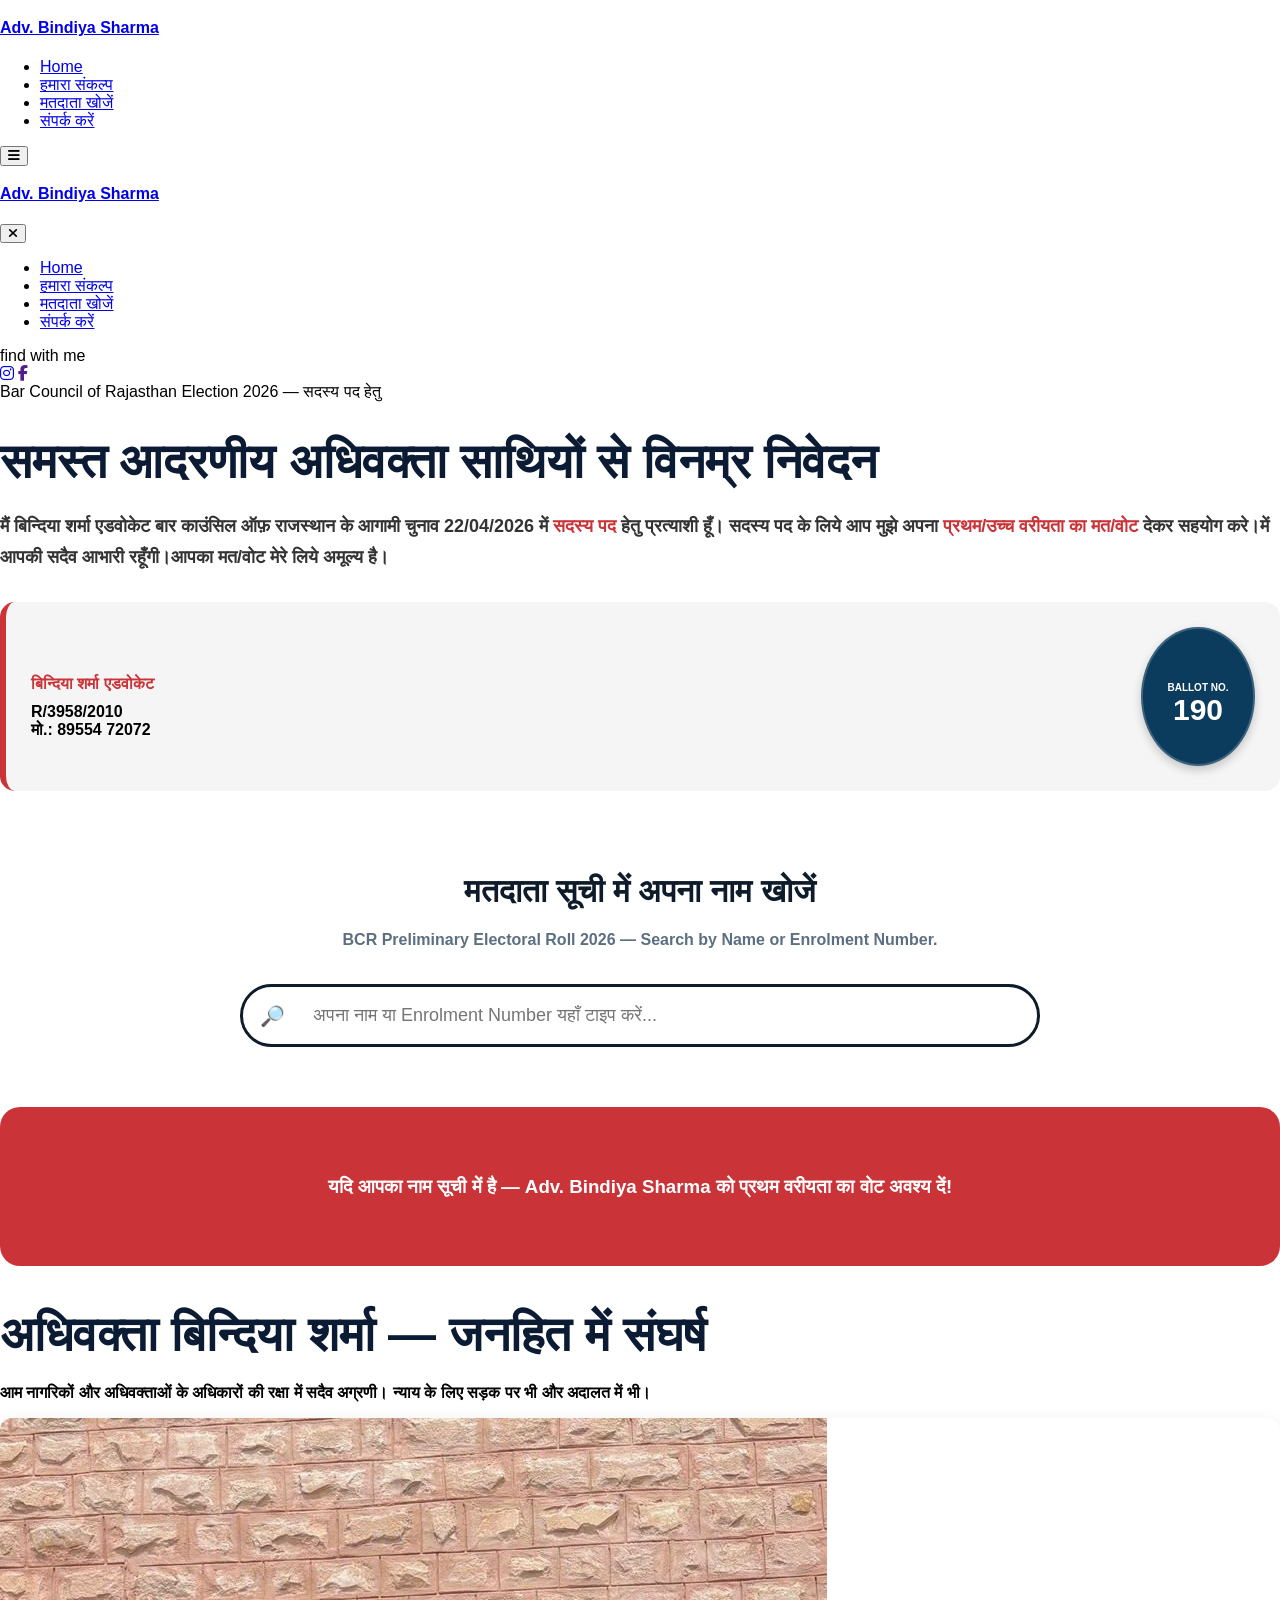
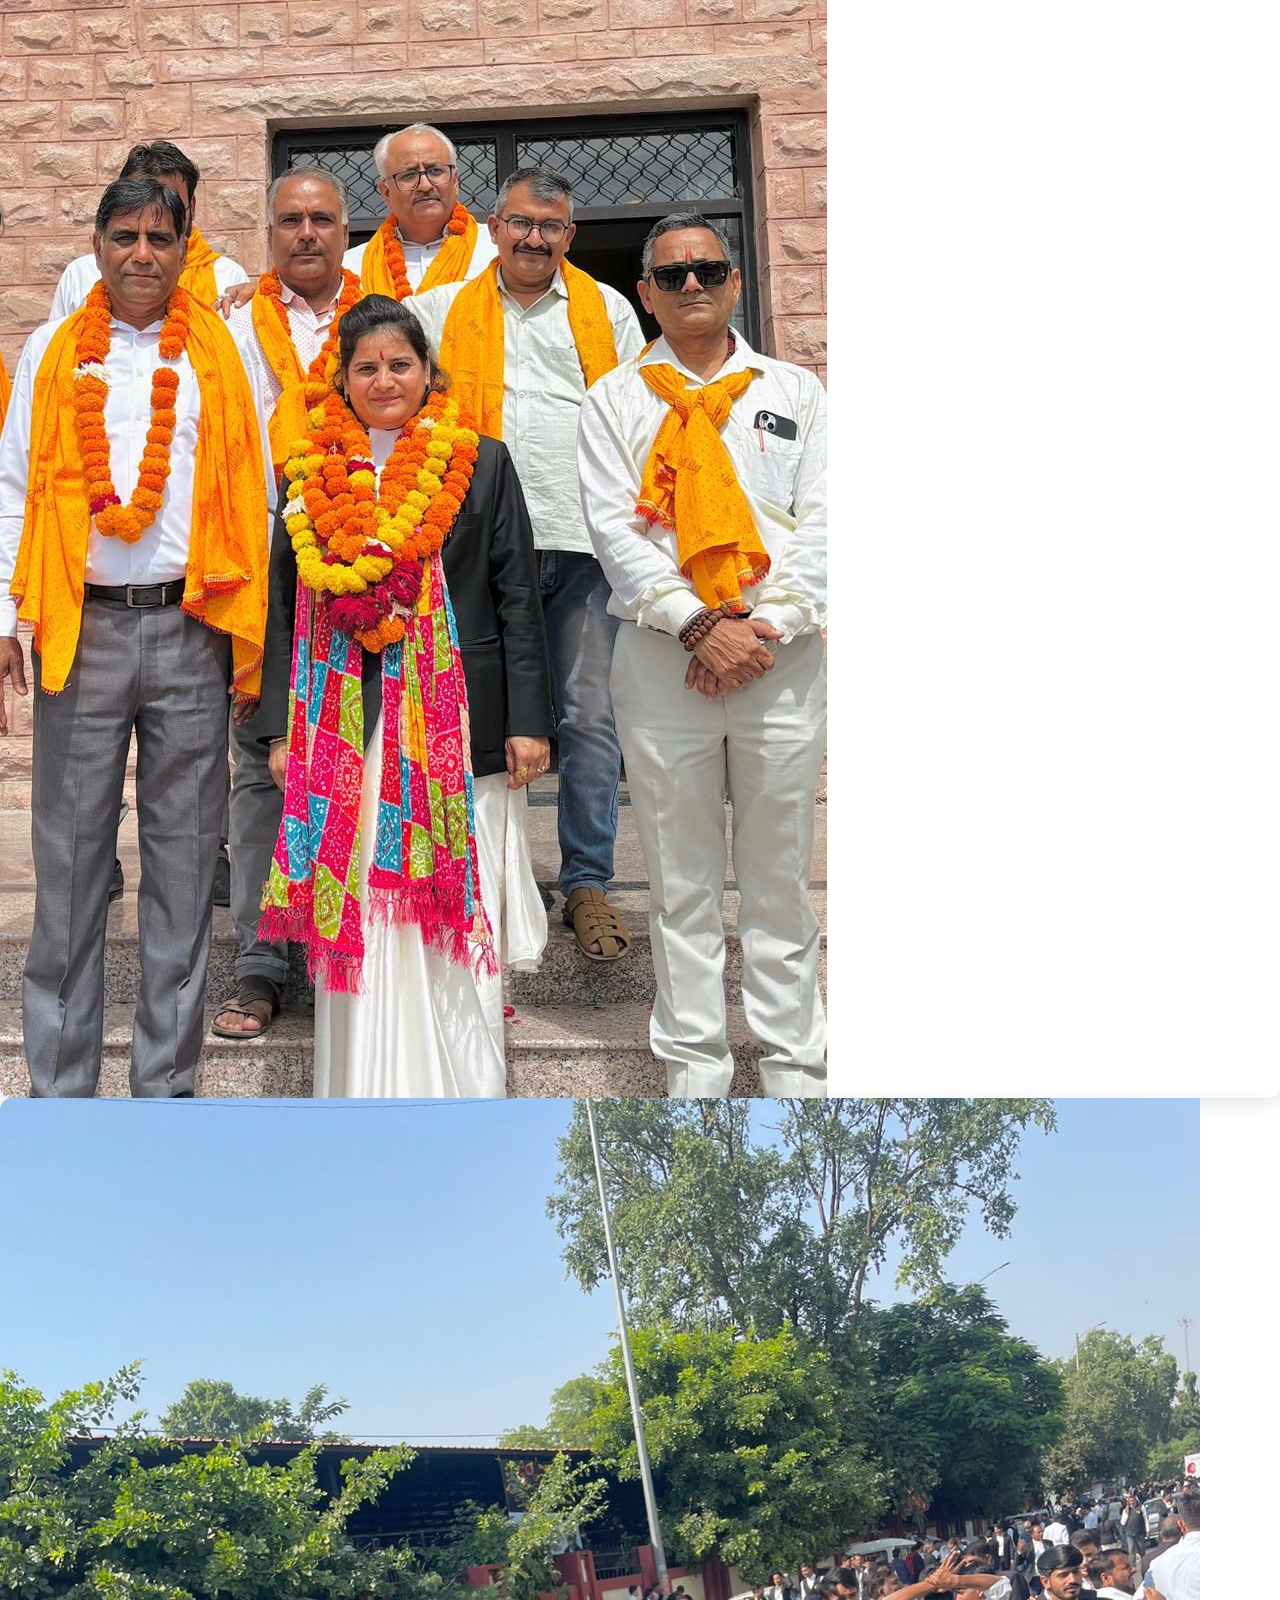
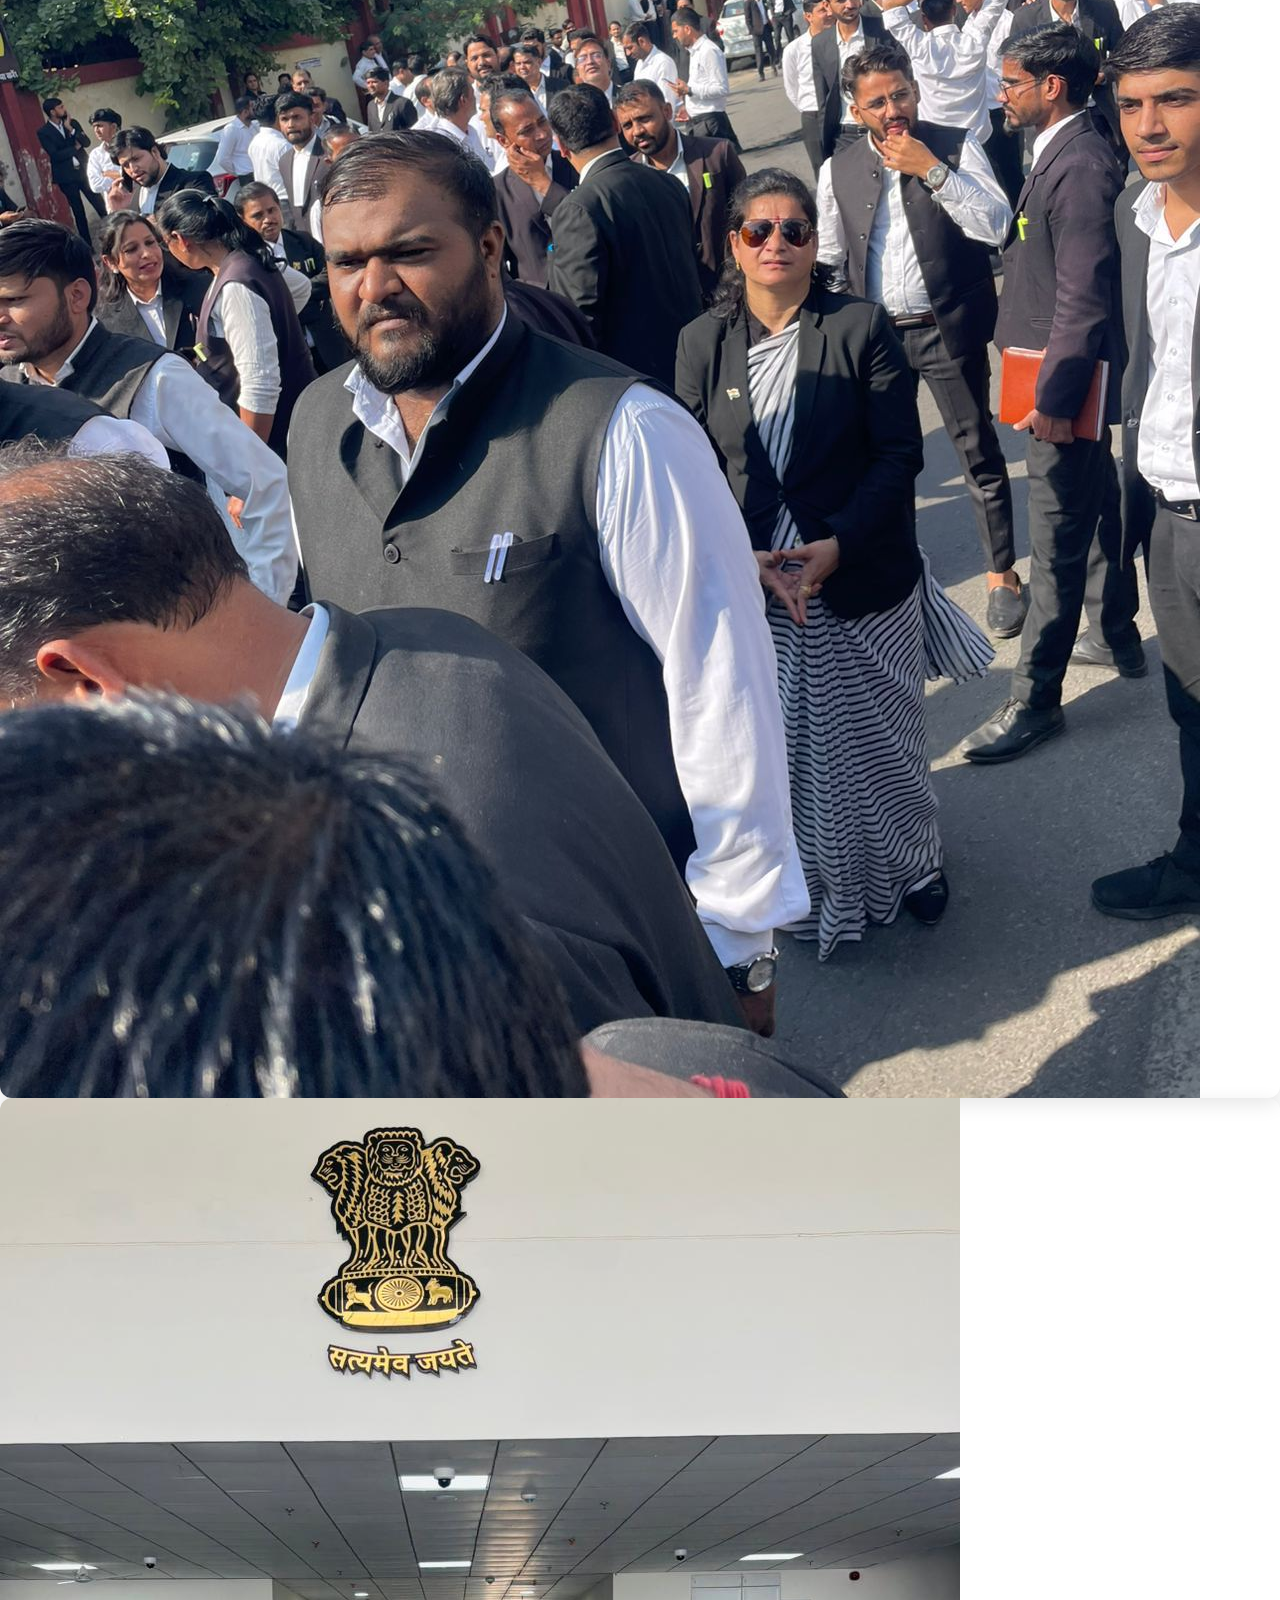
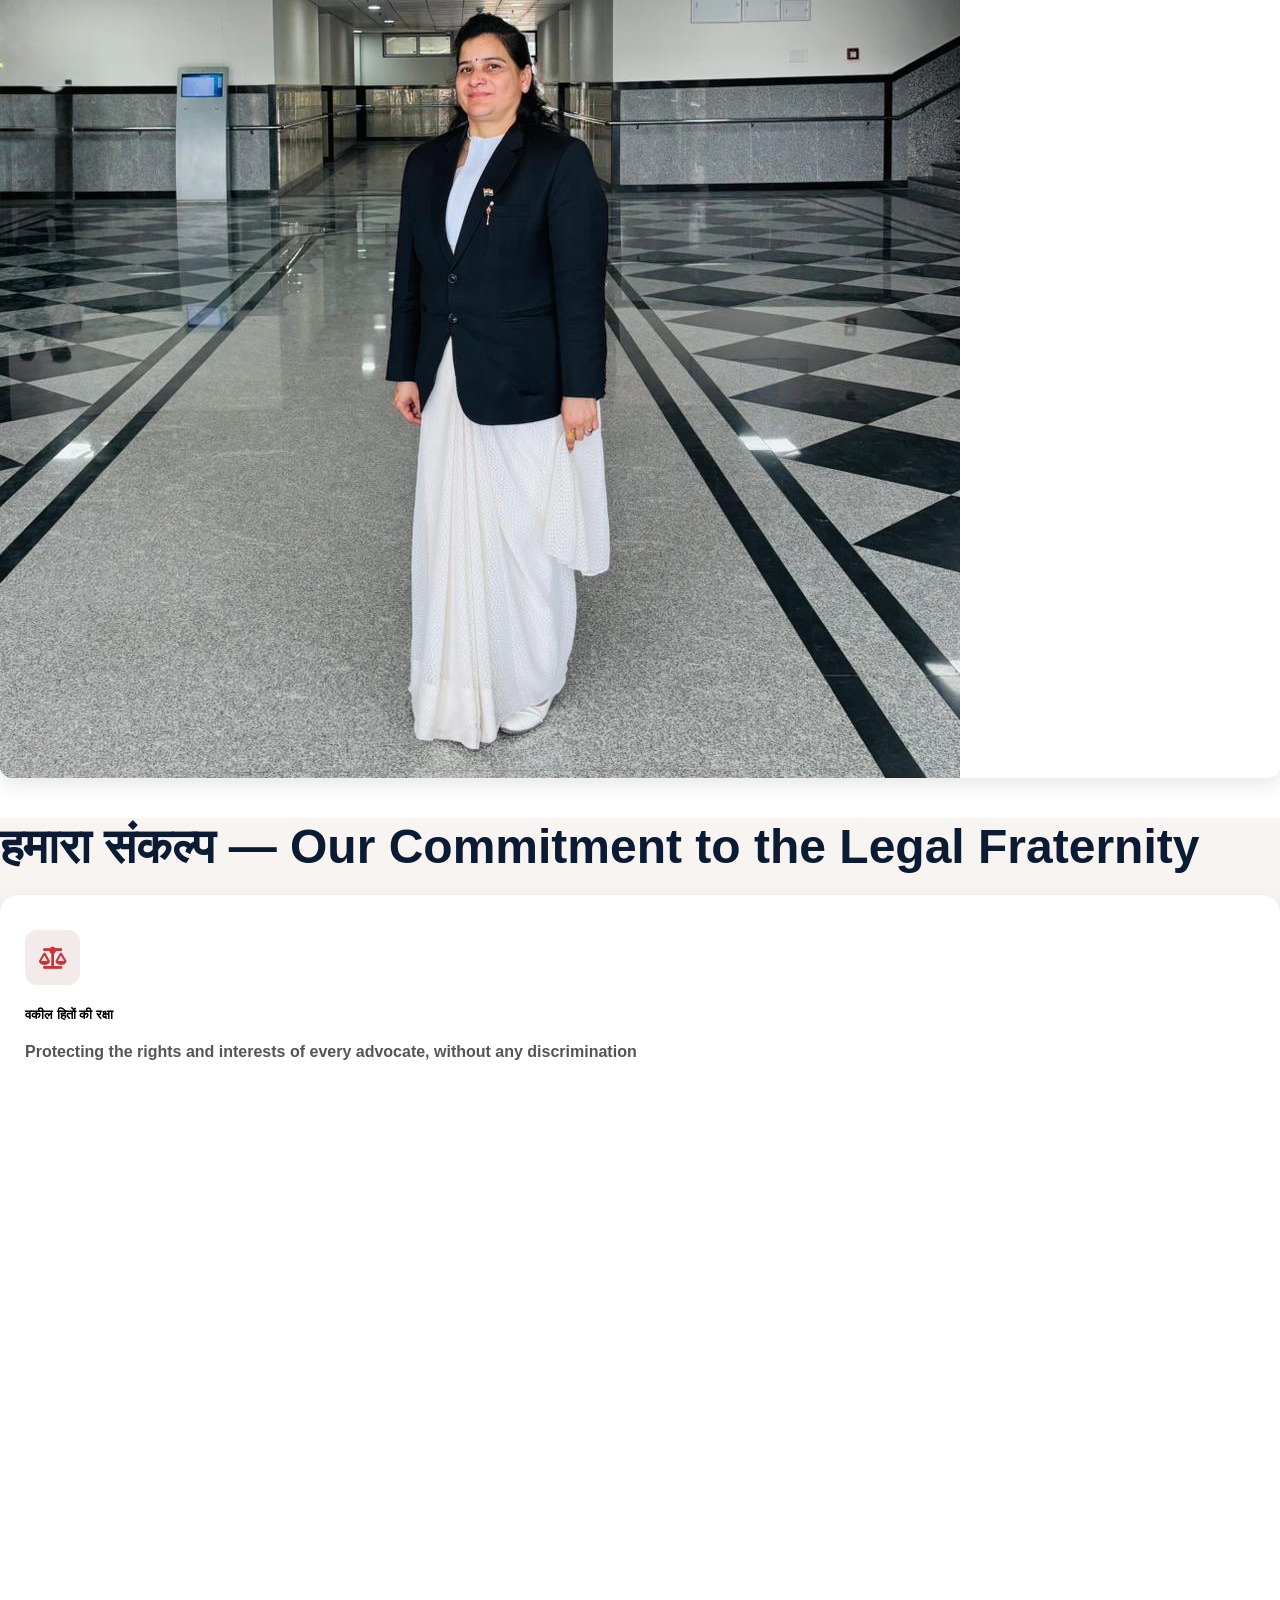
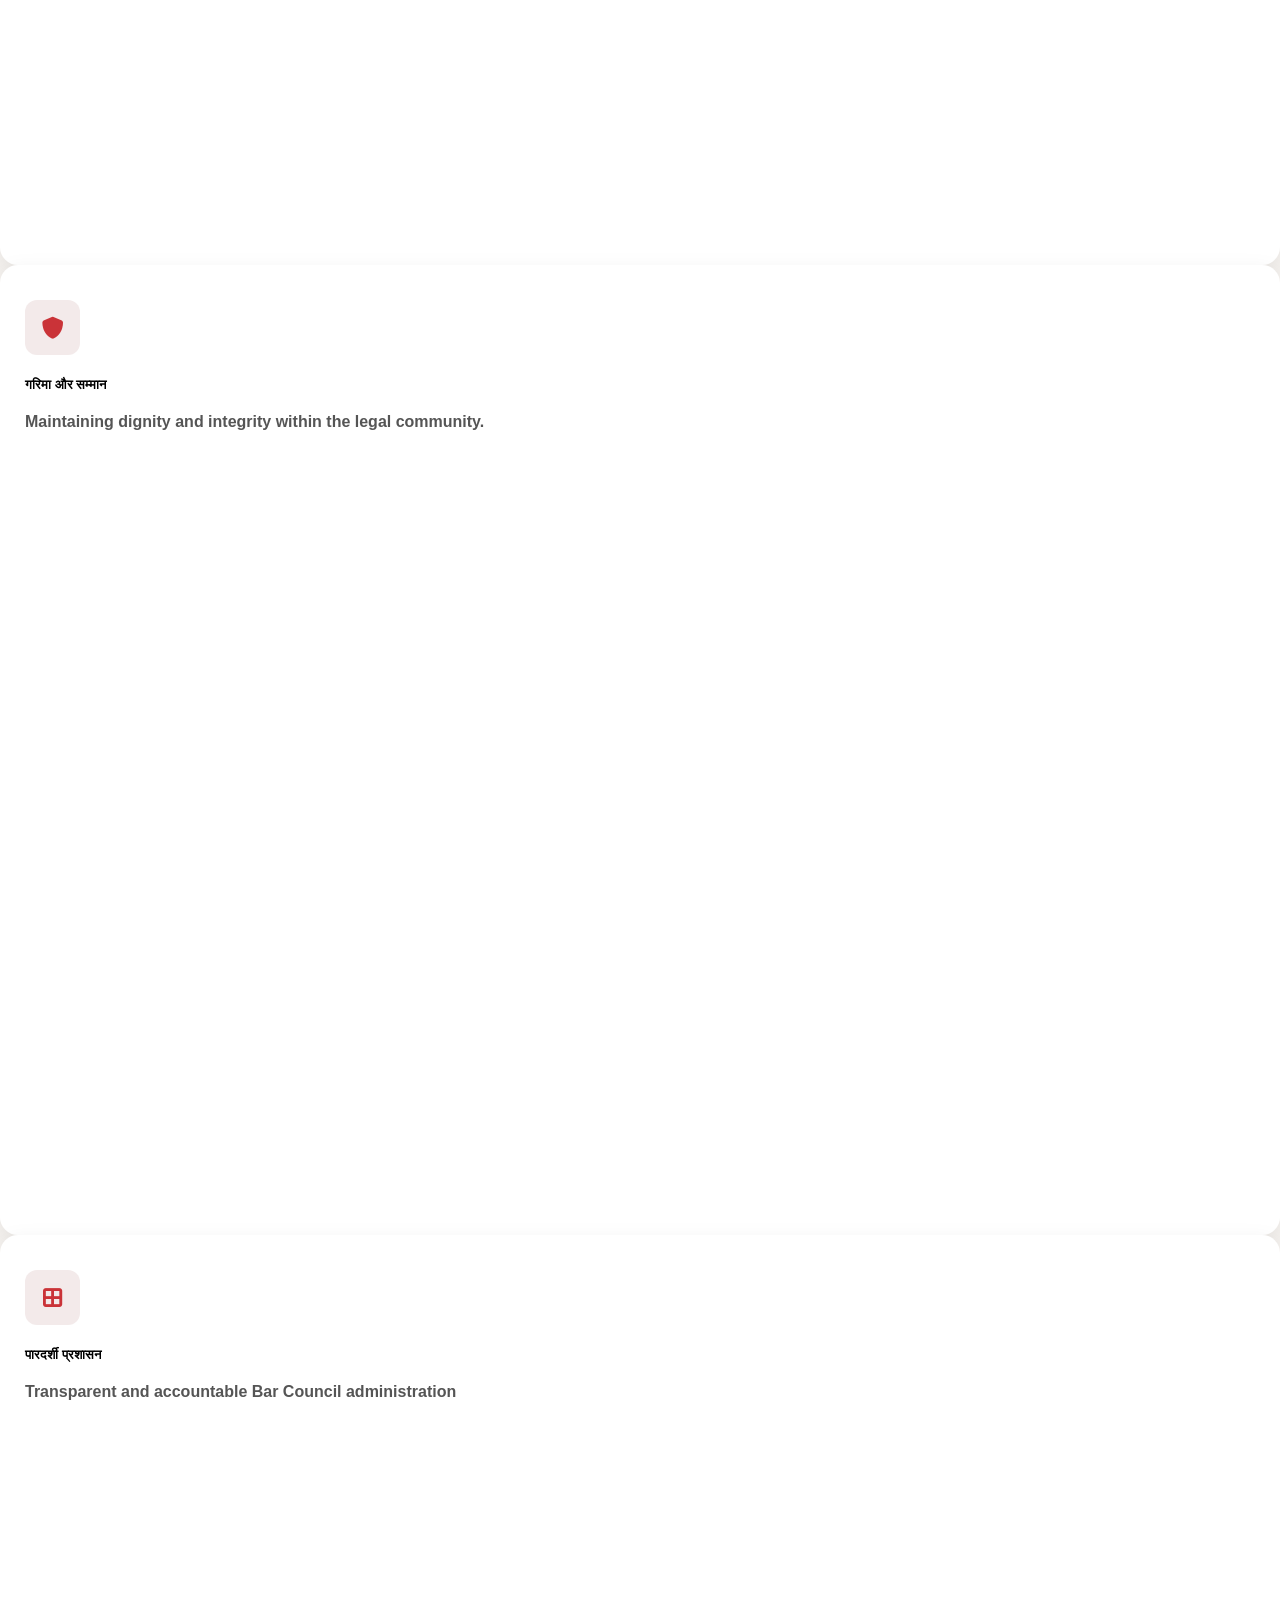
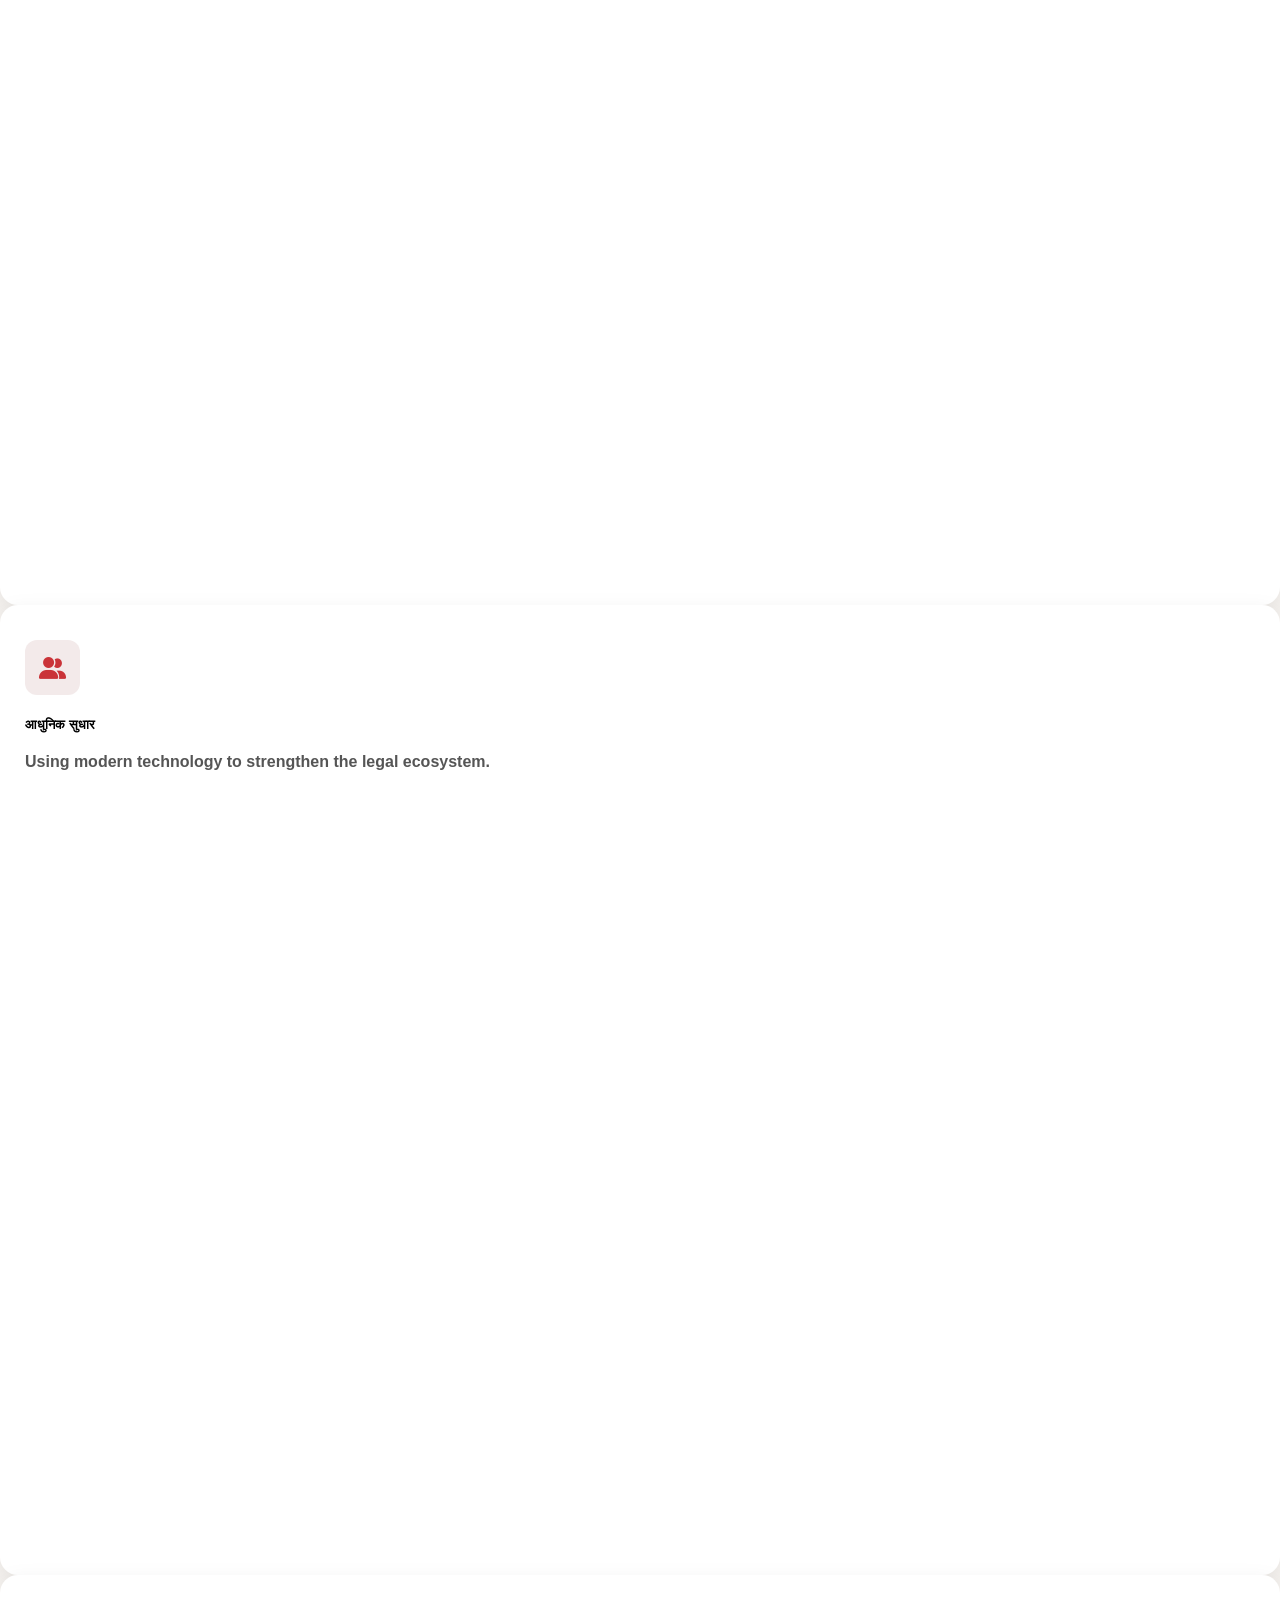
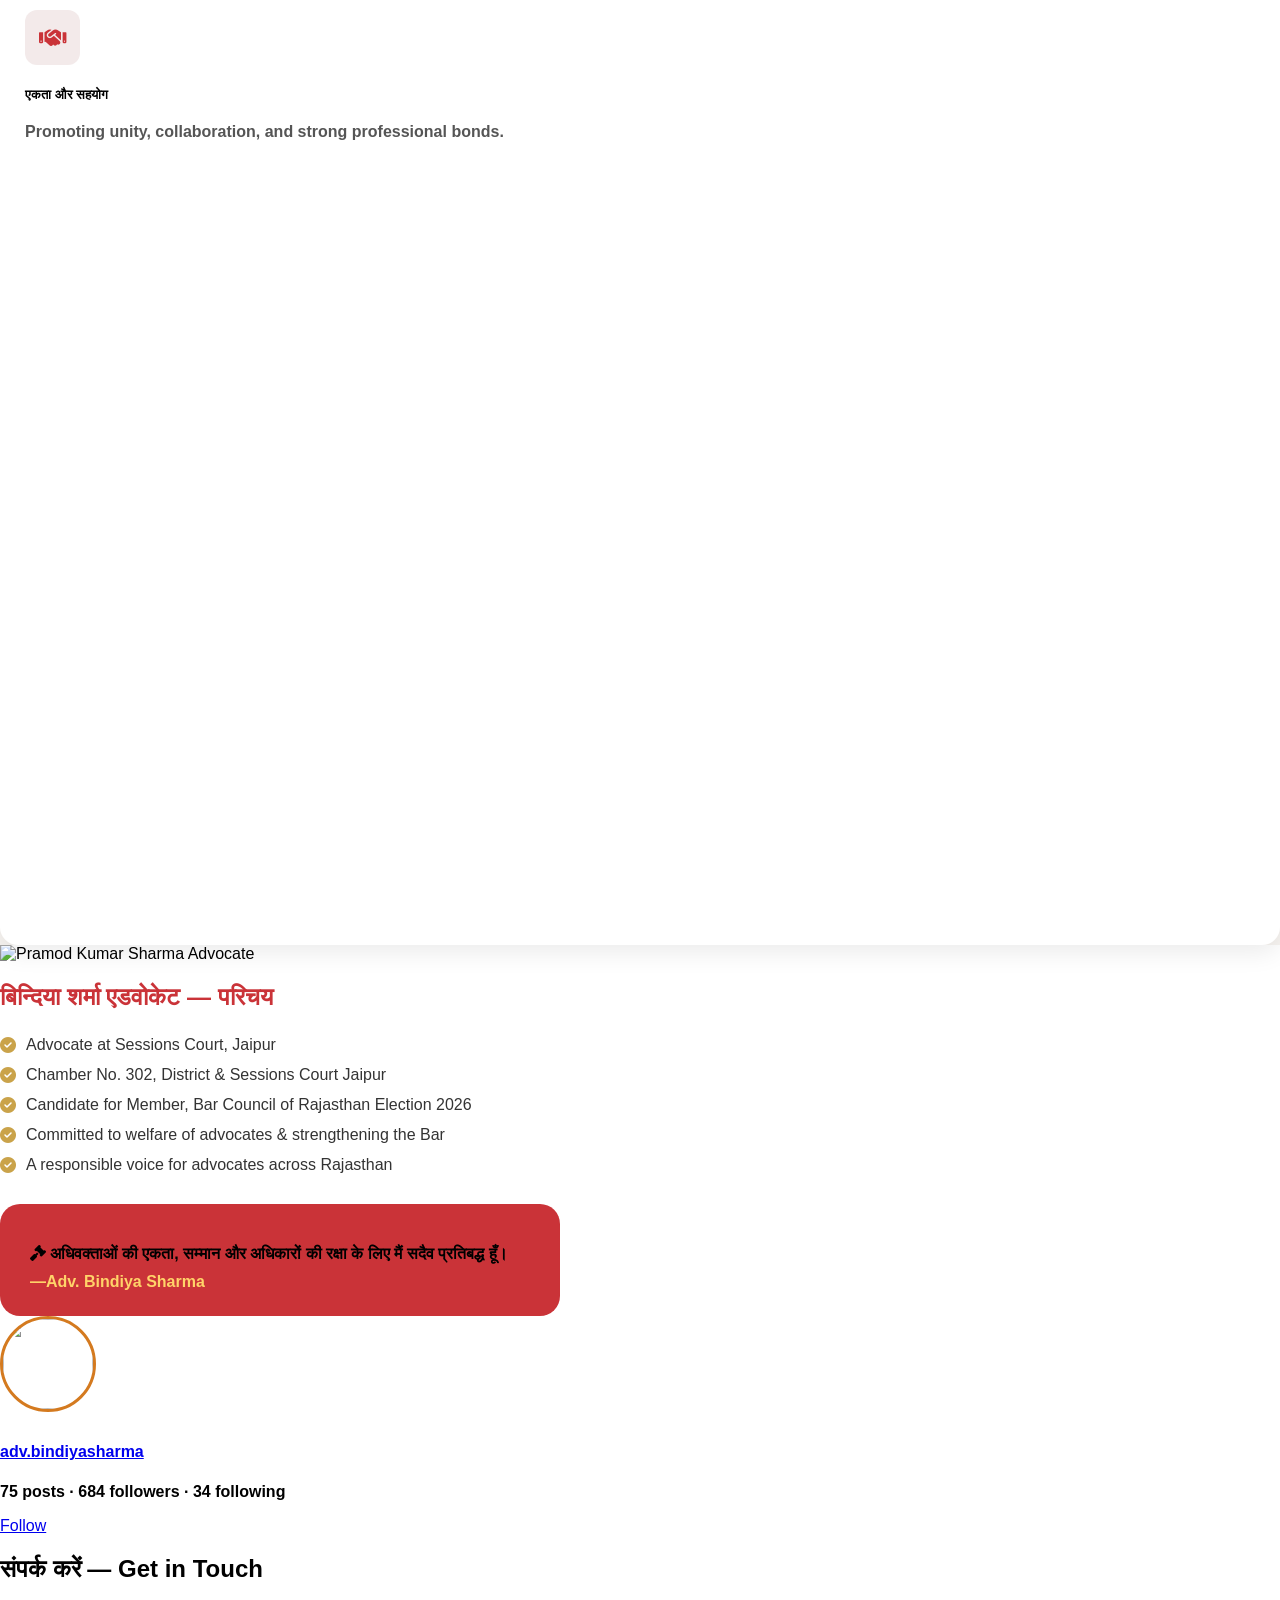
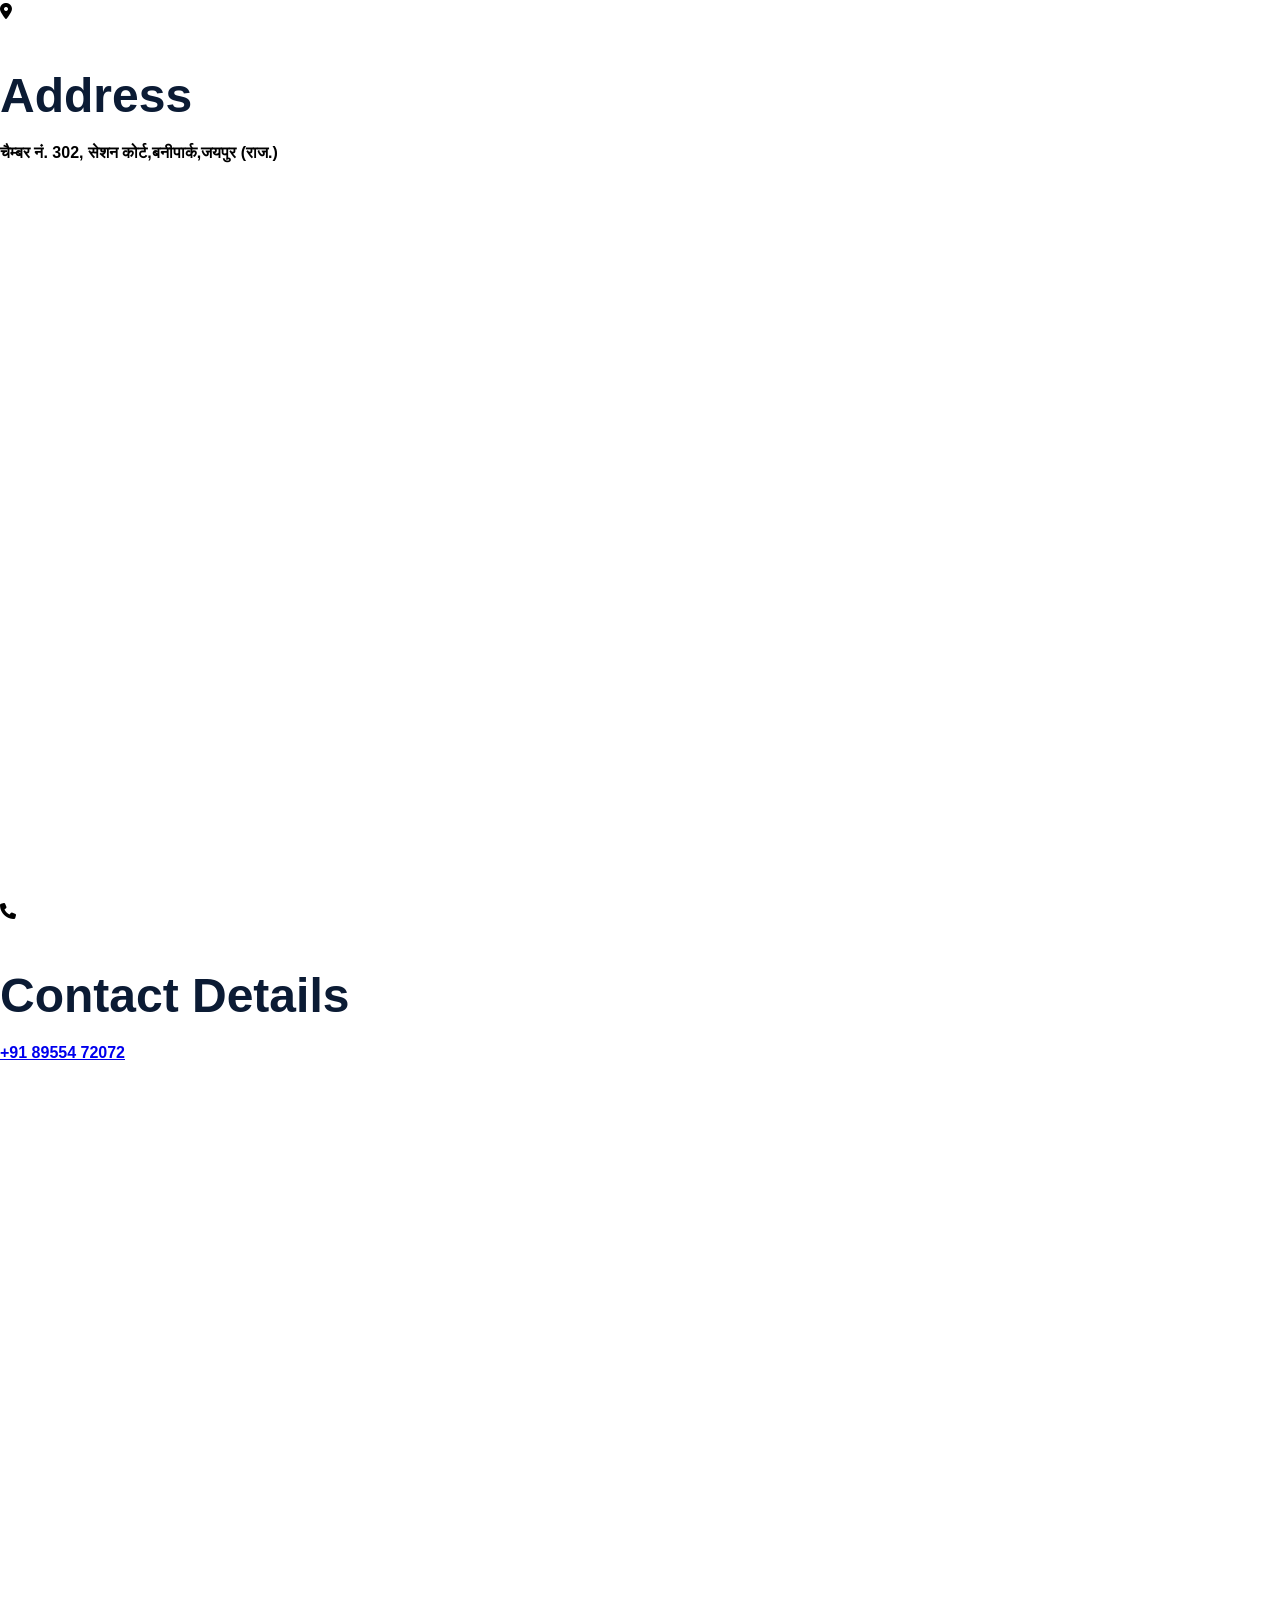
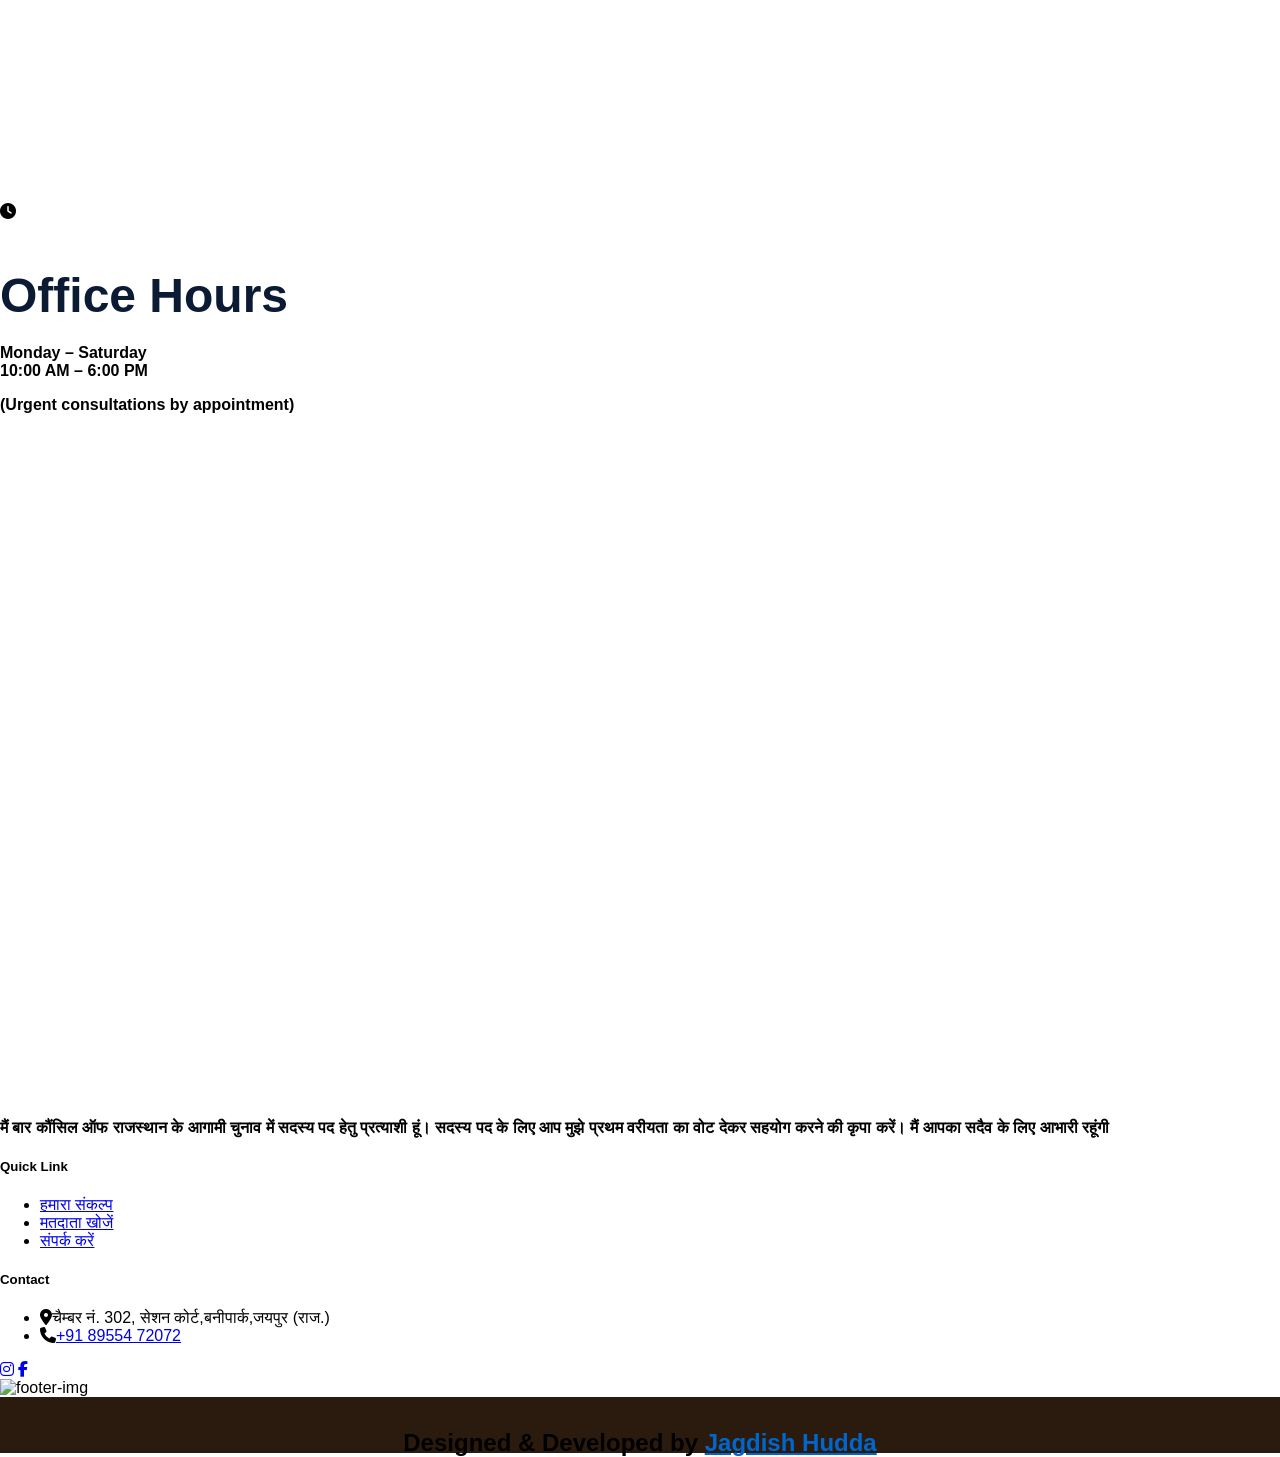
==== commit 498dac65: "aaaaaaaa" ====
--- a/index.html
+++ b/index.html
@@ -14,6 +14,8 @@
     <meta property="og:url" content="https://advocatebindiyasharma99.vercel.app/">
     <meta property="og:type" content="website">
 
+    <meta name="twitter:card" content="summary">
+
     <!-- Twitter (WhatsApp support) -->
     <meta name="twitter:card" content="summary_large_image">
 
@@ -21,7 +23,7 @@
 
     <!-- Favicon -->
     <link rel="icon" href="img/j23.PNG" type="image/png">
-    <link href="https://fonts.googleapis.com/css2?family=Poppins:wght@300;400;600&display=swap" rel="stylesheet">
+
     <!-- CSS -->
     <link rel="stylesheet" href="assets/css/vendor/fontawesome.css">
     <link rel="stylesheet" href="https://cdnjs.cloudflare.com/ajax/libs/font-awesome/6.5.1/css/all.min.css">
@@ -29,7 +31,7 @@
     <link rel="stylesheet" href="assets/css/plugins/odometer.css">
     <link rel="stylesheet" href="assets/css/vendor/animate.min.css">
     <link rel="stylesheet" href="assets/css/vendor/bootstrap.min.css">
-    <link href="https://fonts.googleapis.com/css2?family=DM+Serif+Display&display=swap" rel="stylesheet">
+    <link rel="stylesheet" href="https://cdnjs.cloudflare.com/ajax/libs/font-awesome/6.5.0/css/all.min.css">
     <!-- custom css -->
     <link rel="stylesheet" href="assets/css/style.css">
     <link rel="stylesheet" href="assets/css/j.css">
@@ -74,7 +76,7 @@
                                     <li class="nav-item"><a  class="smoth-animation" href="#search">मतदाता खोजें </a></li>
                                      
 
-                                    <li class="nav-item"><a class="smoth-animation" href="#contact">संपर्क करें</a></li>
+                                    <li class="nav-item"><a class="smoth-animation" href="#conatct">संपर्क करें</a></li>
                                     
                                     <!-- <li class="nav-item"><a class="smoth-animation" href="contact.php">Contact</a></li> -->
                                 </ul>
@@ -129,7 +131,7 @@
                     <li><a class="smoth-animation" href="#ourss">हमारा संकल्प</a></li>
                    
                     <li><a class="smoth-animation" href="#search">मतदाता खोजें</a></li>
-                    <li><a class="smoth-animation" href="#contact">संपर्क करें</a></li>
+                    <li><a class="smoth-animation" href="#conatct">संपर्क करें</a></li>
                    
                     
                     
@@ -206,7 +208,6 @@
         font-size: 16px;
     }
 </style>
-
 <script>
 let menuBtn = document.getElementById("menuBtn");
 let mobileMenu = document.querySelector(".tmp-popup-mobile-menu");
@@ -452,704 +453,18 @@
         animation: voter-fadein 0.3s ease both;
     }
 </style>
-
-
-
-<style>
-:root{--navy-900:#0a1628;
-    --navy-800:#0d2137;
-    --navy-700:#1a3a5c;
-    --navy-600:#234d78;
-    --gold:#c9a84c;
-    --gold-light:#e8dcc0;
-    --gold-bg:#fff8e1;
-    --red:#c81e1e;
-    --blue:#2563eb;
-    --text:#1a1a2e;
-    --text-light:#4a5568;
-    --text-muted:#8896a6;
-    --bg:#faf8f4;
-    --card:#ffffff;
-    --whatsapp:#25D366;
-    --border:#e8e2d6}
-/* RESET */
-* {
-  margin: 0;
-  padding: 0;
-  box-sizing: border-box;
-}
-
-/* BODY */
-body {
-  font-family: 'DM Sans', sans-serif;
-  background: var(--bg);
-  color: var(--text);
-  min-height: 100vh;
-  -webkit-font-smoothing: antialiased;
-}
-
-/* LINKS */
-a {
-  color: inherit;
-  text-decoration: none;
-}
-@keyframes fadeUp{
-    from{
-        opacity:0;
-        transform:translateY(16px)}
-        to {
-            opacity:1;
-            transform:translateY(0)}}
-            
-            @keyframes spin {
-                to{ 
-                    transform:rotate(360deg)}}
-                    
-/* ================= HERO ================= */
-
-.hero {
-  background: linear-gradient(135deg, var(--navy-900) 0%, var(--navy-700) 100%);
-  color: #fff;
-  padding: 28px 24px 0;
-  position: relative;
-  height: 265px;
-  overflow: hidden;
-}
-
-/* ================= HERO (IMPORTANT FORCE) ================= */
-
-/* Background Pattern */
-.hero::before {
-  content: '' !important;
-  position: absolute !important;
-  inset: 0 !important;
-  background:url("data:image/svg+xml,%3Csvg width='60' height='60' xmlns='http://www.w3.org/2000/svg'%3E%3Cpath d='M30 0L60 30L30 60L0 30Z' fill='none' stroke='rgba(201,168,76,0.06)' stroke-width='1'/%3E%3C/svg%3E");
-  pointer-events: none !important;
-}
-
-/* Inner Content */
-.hero-inner {
-  position: relative !important;
-  z-index: 1 !important;
-  max-width: 600px !important;
-  margin: 0 auto !important;
-  text-align: center !important;
-}
-
-/* Heading */
-.hero h1 {
-  font-family: 'DM Serif Display', serif !important;
-  font-size: 28px !important;
-  font-weight: 800 !important;
-  line-height: 1.25 !important;
-  margin-bottom: 8px !important;
-  color: #fff !important;
-}
-
-.hero h1 span {
-  color: var(--gold) !important;
-}
-
-/* Subtitle */
-.hero-sub {
-  font-size: 14px !important;
-  color: rgba(255,255,255,.6) !important;
-  margin-bottom: 24px !important;
-  font-weight: normal !important;
-}
-.search-card{max-width:600px;margin:0 auto;background:var(--card);border-radius:16px 16px 0 0;padding:20px 20px 24px;position:relative;z-index:2}.search-wrap{position:relative}.search-input{width:100%;padding:16px 44px 16px 48px;border:2px solid #e0d9cc;border-radius:12px;font-size:16px;font-family:inherit;background:var(--bg);transition:border-color .2s,box-shadow .2s;outline:none}.search-input:focus{border-color:var(--gold);box-shadow:0 0 0 3px rgba(201,168,76,.2)}.search-input::placeholder{color:#b0a898}.search-icon{position:absolute;left:16px;top:50%;transform:translateY(-50%);color:var(--text-muted)}.search-clear{position:absolute;right:12px;top:50%;transform:translateY(-50%);background:none;border:none;font-size:18px;color:#999;cursor:pointer;padding:4px;display:none}.search-hints{display:flex;flex-wrap:wrap;gap:8px;margin-top:12px;justify-content:center}.search-hint{font-size:11px;color:var(--text-muted);background:rgba(0,0,0,.04);padding:4px 10px;border-radius:12px}
-/* ================= SEARCH (IMPORTANT FORCE) ================= */
-
-.search-card {
-  max-width: 600px !important;
-  margin: 0 auto !important;
-  background: var(--card) !important;
-  border-radius: 16px 16px 0 0 !important;
-  padding: 20px 20px 24px !important;
-  position: relative !important;
-  z-index: 2 !important;
-}
-
-.search-wrap {
-  position: relative !important;
-}
-
-/* Input Field */
-.search-input {
-  width: 100% !important;
-  padding: 16px 44px 16px 48px !important;
-  border: 2px solid #e0d9cc !important;
-  border-radius: 12px !important;
-  font-size: 16px !important;
-  font-family: inherit !important;
-  background: var(--bg) !important;
-  transition: border-color .2s, box-shadow .2s !important;
-  outline: none !important;
-}
-
-.search-input:focus {
-  border-color: var(--gold) !important;
-  box-shadow: 0 0 0 3px rgba(201,168,76,.2) !important;
-}
-
-.search-input::placeholder {
-  color: #b0a898 !important;
-}
-
-/* Icons */
-.search-icon {
-  position: absolute !important;
-  left: 16px !important;
-  top: 50% !important;
-  transform: translateY(-50%) !important;
-  color: var(--text-muted) !important;
-}
-
-.search-clear {
-  position: absolute !important;
-  right: 12px !important;
-  top: 50% !important;
-  transform: translateY(-50%) !important;
-  background: none !important;
-  border: none !important;
-  font-size: 18px !important;
-  color: #999 !important;
-  cursor: pointer !important;
-  padding: 4px !important;
-  display: none !important;
-}
-
-/* Search Suggestions */
-.search-hints {
-  display: flex !important;
-  flex-wrap: wrap !important;
-  gap: 8px !important;
-  margin-top: 12px !important;
-  justify-content: center !important;
-}
-
-.search-hint {
-  font-size: 11px !important;
-  color: var(--text-muted) !important;
-  background: rgba(0,0,0,.04) !important;
-  padding: 4px 10px !important;
-  border-radius: 12px !important;
-}
-.search-hints span {
-  color: black !important;
-}
-
-
-.results-card{max-width:600px;margin:0 auto;background:var(--card);padding:0 20px 20px;border-radius:0 0 16px 16px;box-shadow:0 8px 32px rgba(0,0,0,.08)}.results-count{font-size:13px;color:var(--text-muted);margin-bottom:12px;text-align:center}.result-btn{display:flex;align-items:center;justify-content:space-between;width:100%;background:var(--bg);border:1.5px solid var(--border);border-radius:10px;padding:12px 16px;margin-bottom:8px;cursor:pointer;font-family:inherit;transition:border-color .2s;text-align:left}.result-btn:hover{border-color:var(--gold)}.result-serial{background:var(--blue);color:#fff;font-size:11px;font-weight:700;padding:3px 8px;border-radius:4px;min-width:44px;text-align:center}.result-name{font-weight:600;font-size:14px;color:var(--navy-800)}.result-meta{font-size:12px;color:var(--text-muted);margin-top:1px}.result-viewbtn{font-size:12px;color:var(--gold);font-weight:700;white-space:nowrap}.results-empty{text-align:center;padding:20px;color:var(--text-muted);font-size:14px}
-/* ================= INFO STRIP (IMPORTANT FORCE) ================= */
-
-.info-strip {
-  display: flex !important;
-  justify-content: center !important;
-  gap: 0 !important;
-  background: var(--gold-bg) !important;
-  border-top: 1px solid rgba(201,168,76,.2) !important;
-  border-bottom: 1px solid rgba(201,168,76,.2) !important;
-}
-
-.info-item {
-  flex: 1 !important;
-  text-align: center !important;
-  padding: 14px 10px !important;
-  border-right: 1px solid rgba(201,168,76,.2) !important;
-}
-
-.info-item:last-child {
-  border-right: none !important;
-}
-
-.info-value {
-  font-family: 'DM Serif Display', serif !important;
-  font-size: 20px !important;
-  color: var(--navy-800) !important;
-}
-
-.info-label {
-  font-size: 10px !important;
-  color: var(--text-muted) !important;
-  text-transform: uppercase !important;
-  letter-spacing: .8px !important;
-  margin-top: 3px !important;
-}
-.modal-overlay{position:fixed;inset:0;background:rgba(10,22,40,.7);z-index:1000;display:flex;align-items:center;justify-content:center;padding:16px;backdrop-filter:blur(4px);animation:fadeUp .15s ease}.modal-overlay.hidden{display:none}.modal-box{background:var(--card);border-radius:16px;max-width:520px;width:100%;max-height:90vh;overflow-y:auto;box-shadow:0 20px 60px rgba(0,0,0,.3)}.modal-header{padding:20px 24px 12px;border-bottom:1px solid #f0ece4}.modal-serial-badge{display:inline-block;background:var(--blue);color:#fff;font-size:11px;font-weight:700;padding:3px 10px;border-radius:5px;margin-bottom:8px}.modal-close{position:absolute;top:16px;right:16px;background:#f0ece4;border:none;color:var(--text-muted);font-size:18px;cursor:pointer;width:36px;height:36px;border-radius:50%;display:flex;align-items:center;justify-content:center}.modal-close:hover{background:#e8e2d6}.modal-name{font-family:'DM Serif Display',serif;font-size:22px;color:var(--navy-800)}.modal-reg{font-size:13px;color:var(--text-muted);margin-top:2px}
-/* ================= MODAL (IMPORTANT FORCE) ================= */
-
-.modal-overlay {
-  position: fixed !important;
-  inset: 0 !important;
-  background: rgba(10,22,40,.7) !important;
-  z-index: 1000 !important;
-
-  display: flex !important;
-  align-items: center !important;
-  justify-content: center !important;
-
-  padding: 16px !important;
-  backdrop-filter: blur(4px) !important;
-  animation: fadeUp .15s ease !important;
-}
-
-/* 🔥 MOST IMPORTANT FIX */
-.modal-overlay.hidden {
-  display: none !important;
-}
-
-.modal-box {
-  background: var(--card) !important;
-  border-radius: 16px !important;
-  max-width: 520px !important;
-  width: 100% !important;
-  max-height: 90vh !important;
-  overflow-y: auto !important;
-  text-decoration: none !important;
-  box-shadow: 0 20px 60px rgba(0,0,0,.3) !important;
-}
-
-.modal-header {
-  padding: 20px 24px 12px !important;
-  border-bottom: 1px solid #f0ece4 !important;
-}
-
-.modal-serial-badge {
-  display: inline-block !important;
-  background: var(--blue) !important;
-  color: #fff !important;
-  font-size: 11px !important;
-  font-weight: 700 !important;
-  padding: 3px 10px !important;
-  border-radius: 5px !important;
-  margin-bottom: 8px !important;
-}
-
-.modal-close {
-  position: absolute !important;
-  top: 16px !important;
-  right: 16px !important;
-  background: #f0ece4 !important;
-  border: none !important;
-  color: var(--text-muted) !important;
-  font-size: 18px !important;
-  cursor: pointer !important;
-
-  width: 36px !important;
-  height: 36px !important;
-  border-radius: 50% !important;
-
-  display: flex !important;
-  align-items: center !important;
-  justify-content: center !important;
-}
-
-.modal-close:hover {
-  background: #e8e2d6 !important;
-}
-
-.modal-name {
-  font-family: 'DM Serif Display', serif !important;
-  font-size: 22px !important;
-  color: var(--navy-800) !important;
-}
-
-.modal-reg {
-  font-size: 13px !important;
-  color: var(--text-muted) !important;
-  margin-top: 2px !important;
-}
-@media(max-width:600px){.hero{padding:20px 16px 0}.hero h1{font-size:22px}.search-card{padding:16px 16px 20px}.results-card{padding:0 16px 16px}.search-input{padding:14px 40px 14px 42px;font-size:15px}.info-value{font-size:16px}.features{padding:36px 16px}.features-title{font-size:22px}.features-grid{grid-template-columns:1fr}.track-record{padding:32px 16px}.track-stat-value{font-size:26px}.cta-section{padding:36px 16px}.cta-section h2{font-size:22px}.cta-btn{padding:14px 24px;font-size:15px}.topbar{font-size:11px;padding:8px 14px}}
-</style>
-
-
-
-<section class="hero">
-  <div class="hero-inner">
-    <h1>Find Your <span>Voting Slip</span></h1>
-    <p class="hero-sub">Search your name in the Bar Council of Rajasthan Electoral Roll 2026</p>
-  </div>
-  <div class="search-card">
-    <div class="search-wrap">
-      <span class="search-icon"><svg width="18" height="18" viewBox="0 0 24 24" fill="none" stroke="currentColor" stroke-width="2.5"><circle cx="11" cy="11" r="8"/><line x1="21" y1="21" x2="16.65" y2="16.65"/></svg></span>
-      <input class="search-input" type="text" id="searchInput" placeholder="Type name, bar association, judgship, roll number — anything you know">
-      <button class="search-clear" id="clearBtn" onclick="clearSearch()">✕</button>
-    </div>
-    <div class="search-hints">
-      <span class="search-hint">👤 Name</span>
-      <span class="search-hint">📋 Enrolment No. (R/...)</span>
-      <span class="search-hint">📍 Bar Association / Judgship</span>
-    </div>
-  </div>
-</section>
-
-<div class="results-card"><div id="resultsArea"></div></div>
-
-<div class="info-strip">
-  <div class="info-item"><div class="info-value">84,203</div><div class="info-label">Total Voters</div></div>
-  <div class="info-item"><div class="info-value">22 Apr</div><div class="info-label">Election Date</div></div>
-  <div class="info-item"><div class="info-value">BCR</div><div class="info-label">Rajasthan</div></div>
+<!-- ── SEARCH SECTION ── -->
+<div class="search-section bg-light" id="search">
+    <h1 class="search-title">मतदाता सूची में अपना नाम खोजें</h1>
+    <p class="search-subtitle">BCR Preliminary Electoral Roll 2026 — Search by Name or Enrolment Number.</p>
+    <div class="search-box">
+        <input
+            type="text"
+            id="voterSearchInput"
+            placeholder="  अपना नाम या Enrolment Number यहाँ टाइप करें..."
+            autocomplete="off" />
+    </div>
 </div>
-
-
-<div class="modal-overlay hidden" id="modalOverlay" onclick="if(event.target===this)closeModal()">
-  <div class="modal-box" id="modalBox"></div>
-</div>
-
-<script>
-var searchInput = document.getElementById('searchInput');
-var clearBtn = document.getElementById('clearBtn');
-var resultsArea = document.getElementById('resultsArea');
-
-var searchTimer = null;
-var lastResults = [];
-var searchEnabled = true;
-
-// ---------------- CLEAR ----------------
-function clearSearch(){
-  searchInput.value='';
-  clearBtn.style.display='none';
-  resultsArea.innerHTML='';
-  searchInput.focus();
-}
-
-
-// ---------------- INPUT LISTENER (FIXED) ----------------
-searchInput.addEventListener('input', function(){
-  clearBtn.style.display = this.value ? 'block' : 'none';
-
-  clearTimeout(searchTimer);
-  var q = this.value.trim();
-
-  if(q.length < 2){
-    resultsArea.innerHTML='';
-    return;
-  }
-
-  // 🔥 instant search
-  doSearch(q);
-
-  // 🔥 debounce
-  searchTimer = setTimeout(function(){
-    doSearch(q);
-  }, 400);
-});
-
-// ---------------- SEARCH FUNCTION ----------------
-function doSearch(q){
-  if(!searchEnabled) return;
-
-  resultsArea.innerHTML = `
-    <div style="text-align:center;padding:20px">
-      <div style="width:28px;height:28px;border:3px solid #e5e0d5;border-top-color:#1a3a5c;border-radius:50%;animation:spin .7s linear infinite;margin:0 auto"></div>
-    </div>
-  `;
-
- const API_BASE = "https://bcr-election-2026.vercel.app";
- fetch(API_BASE + "/api/search?q=" + encodeURIComponent(q))
-  .then(function(res){
-    if(!res.ok) throw new Error("Network Error");
-    return res.json();
-  })
-  .then(function(data){
-    console.log("API DATA:", data);
-
-    if(!Array.isArray(data)){
-      data = [];
-    }
-
-    lastResults = data;
-    renderResults(data, q);
-  })
-  .catch(function(err){
-    console.error(err);
-    resultsArea.innerHTML = `
-      <div class="results-empty">❌ Error loading data</div>
-    `;
-  });
-}
-
-// ---------------- RENDER RESULTS ----------------
-function renderResults(data, q){
-  if(data.length === 0){
-    resultsArea.innerHTML = `
-      <div class="results-empty">No results found for "${q}"</div>
-    `;
-    return;
-  }
-
-  let html = `<div class="results-count">${data.length} results found</div>`;
-
-  data.forEach((v, i) => {
-    html += `
-    <div>
-      <button class="result-btn" onclick="openModal(${i})">
-        <div style="display:flex;gap:10px;align-items:center">
-          <div class="result-serial">${v.electoral_number || ''}</div>
-          <div>
-            <div class="result-name">${v.name}</div>
-            <div class="result-meta">
-              ${v.roll_number || ''} · ${v.bar_association || v.judgship || ''}
-            </div>
-          </div>
-        </div>
-        <div class="result-viewbtn">View →</div>
-      </button>
-    </div>`;
-  });
-
-  resultsArea.innerHTML = html;
-}
-
-// ---------------- MODAL ----------------
-function openModal(i){
-  var v = lastResults[i];
-  if(!v) return;
-
-  const API_BASE = "https://bcr-election-2026.vercel.app";
-  var slipUrl = API_BASE + "/card/" + v.id;
-
-  var html = `
-  <div style="padding:20px;position:relative">
-
-    <!-- CLOSE -->
-    <button onclick="closeModal()" 
-      style="position:absolute;top:15px;right:15px;background:#eee;border:none;width:34px;height:34px;border-radius:50%;cursor:pointer">
-      ✕
-    </button>
-    
-    <!-- BADGE -->
-    <div style="background:#2563eb;color:#fff;display:inline-block;padding:4px 12px;border-radius:20px;font-size:12px;font-weight:600">
-      Electoral No. ${v.electoral_number || '-'}
-    </div>
-
-    <!-- NAME -->
-    <h2 style="margin:10px 0 2px; font-weight:400; color:#0d2137; font-family:'DM Serif Display', serif;">
-  ${v.name}
-</h2>
-    <div style="color:#777;font-size:13px;margin-bottom:12px">
-      ${v.roll_number || '-'}
-    </div>
-    <hr style="margin:16px 0;border:none;border-top:1px solid #e5e0d5">
-    <!-- CARD -->
-    <div style="position:relative;border-radius:12px;overflow:hidden">
-
-  <div style="position:relative; display:inline-block; width:100%;">
-
-  <!-- IMAGE -->
-  <img src="${slipUrl}"
-       style="
-         width:100%;
-         display:block;
-         user-select:none;
-         -webkit-user-drag:none;
-         pointer-events:none;
-       "
-       draggable="false"
-       oncontextmenu="return false;"
-  >
-
-  <!-- PROTECTION OVERLAY -->
-  <div style="
-    position:absolute;
-    top:0;
-    left:0;
-    width:100%;
-    height:100%;
-    z-index:10;
-  "
-  oncontextmenu="return false;">
-  </div>
-
-</div>
-
-  <!-- 🔴 NEW BALLOT CIRCLE -->
-  <div style="
-    position:absolute;
-    top:38%;
-    right:52%;
-    transform:translate(50%,-50%);
-    width:110px;
-    height:80px;
-    display:flex;
-    align-items:center;
-    justify-content:center;
-    font-weight:800;
-    font-size:22px;
-    color:#111;
-    background:rgba(255,255,255,1);
-  ">
-    
-  </div>
-
-
-  <!-- 🔴 NEW BALLOT CIRCLE -->
-  <div style="
-    position:absolute;
-    top:38%;
-    right:32%;
-    transform:translate(50%,-50%);
-    width:80px;
-    height:80px;
-    border-radius:50%;
-    border:3px solid #111;
-    display:flex;
-    align-items:center;
-    justify-content:center;
-    font-weight:800;
-    font-size:22px;
-    color:#111;
-    background:rgba(255,255,255,1);
-    box-shadow:0 2px 6px rgba(0,0,0,0.2);
-  ">
-    190
-  </div>
-
-  <!-- BOTTOM STRIP -->
-<div style="
-  position:absolute;
-  bottom:0;
-  left:0;
-  right:0;
-  padding:12px 10px;
-  backdrop-filter: blur(6px);
-  background: rgba(255, 243, 176, 0.85); /* soft yellow */
-  text-align:center;
-  font-size:14px;
-  font-family: 'Poppins', sans-serif;
-  font-weight:800;
-  color:#222;
-  border-top: 1px solid rgba(0,0,0,0.1);
-">
-
-  <span style="color:#333;">
-    Please vote for 
-  </span>
-
-  <span style="color:#1e3a8a; font-weight:700;">
-    Bindiya Sharma Advocate
-  </span>
-
-  <span style="color:#333;">
-    (Ballot No. 
-  </span>
-
-  <span style="color:#c62828; font-weight:700;">
-    190
-  </span>
-
-  <span style="color:#333;">
-    ) as 
-  </span>
-
-  <span style="color:#d84315; font-weight:700;">
-    First / Best Preference
-  </span>
-
-  <span style="color:#333;">
-    in BCR Election 2026
-  </span>
-
-</div>
-
-</div>
-
-    <!-- DETAILS -->
-    <div style="margin-top:15px;font-size:14px;color:#000">
-
-  <div style="display:flex;gap:10px;margin-bottom:8px">
-    <span>📄</span>
-    <div>
-      Roll Number<br>
-      <b>${v.roll_number || '-'}</b>
-    </div>
-  </div>
-
-  <hr style="margin:12px 0;border:none;border-top:1px solid #000">
-
-  <div style="display:flex;gap:10px;margin-bottom:8px">
-    <span>🔢</span>
-    <div>
-      Electoral Number<br>
-      <b>${v.electoral_number || '-'}</b>
-    </div>
-  </div>
-
-  <hr style="margin:12px 0;border:none;border-top:1px solid #000">
-
-  <div style="display:flex;gap:10px;margin-bottom:8px">
-    <span>🏛</span>
-    <div>
-      Bar Association<br>
-      <b>${v.bar_association || '-'}</b>
-    </div>
-  </div>
-
-  <hr style="margin:12px 0;border:none;border-top:1px solid #000">
-
-  <div style="display:flex;gap:10px;margin-bottom:8px">
-    <span>⚖</span>
-    <div>
-      Judgeship<br>
-      <b>${v.judgship || '-'}</b>
-    </div>
-  </div>
-
-</div>
-
-   
-    <!-- FOOTER -->
-    <div style="margin-top:15px;text-align:center;font-size:12px;color:#777">
-      ⚖ Bar Council of Rajasthan Election 2026 — 22 April 2026
-    </div>
-
-  </div>
-  `;
-
-  document.getElementById('modalBox').innerHTML = html;
-  document.getElementById('modalOverlay').classList.remove('hidden');
-}
-function closeModal(e){
-  if(e) e.stopPropagation();
-  document.getElementById('modalOverlay').classList.add('hidden');
-}
-function shareWA(url,name){
-  const text = `Check your voting slip:\n${name}\n${url}`;
-  window.open("https://wa.me/?text=" + encodeURIComponent(text), "_blank");
-}
-
-function closeModal(){document.getElementById('modalOverlay').classList.add('hidden')}
-document.addEventListener('keydown',function(e){if(e.key==='Escape')closeModal()});
-function forceDownload(url,fn){fetch(url).then(function(r){return r.blob()}).then(function(b){var u=URL.createObjectURL(b),a=document.createElement('a');a.href=u;a.download=fn;document.body.appendChild(a);a.click();document.body.removeChild(a);URL.revokeObjectURL(u)}).catch(function(){window.open(url,'_blank')})}
-function printSlip(url){window.open(url+'&inline=1','_blank')}
-function sharePortal(){var m="Bar Council of Rajasthan Election 2026 — Find Your Voting Card\n\n84,203 voters in the electoral roll. Search your name and download your Voting Card:\n\n"+window.location.origin+"\n\nBar Council of Rajasthan — 22 April 2026 ⚖";window.open("https://wa.me/?text="+encodeURIComponent(m),"_blank")}
-
-// ---------------- DOWNLOAD ----------------
-function downloadCard(url, name){
-  fetch(url, { mode: 'cors' })
-    .then(res => res.blob())
-    .then(blob => {
-      const blobUrl = window.URL.createObjectURL(blob);
-      const a = document.createElement('a');
-      a.href = blobUrl;
-      a.download = "BCR_" + name + ".png";
-      document.body.appendChild(a);
-      a.click();
-      a.remove();
-      window.URL.revokeObjectURL(blobUrl);
-    })
-    .catch(err => {
-      console.error("Download failed:", err);
-      alert("Opening in new tab...");
-      window.open(url, "_blank");
-    });
-}
-
-</script>
-
-
-
 
 <!-- ── RESULTS ── -->
 <div class="container pb-5">
@@ -1196,6 +511,145 @@
         </div>
     </div>
 </div>
+
+<!-- Voters Data -->
+<script src="voters.js"></script>
+
+<script>
+    /* ── CONFIG ── */
+    const VOTER_PAGE_SIZE = 20;
+
+    /* ── STATE ── */
+    let voterCurrentPage = 1;
+    let voterFilteredList = [];
+    let voterDebounce = null;
+
+    /* ── DOM ── */
+    const voterInput = document.getElementById('voterSearchInput');
+    const voterGrid = document.getElementById('voterCardsGrid');
+    const voterResultBox = document.getElementById('voterResultBox');
+    const voterCountText = document.getElementById('voterCountText');
+    const voterQueryLabel = document.getElementById('voterQueryLabel');
+    const voterEmptyEl = document.getElementById('voterEmptyState');
+    const voterLoadWrap = document.getElementById('voterLoadMoreWrap');
+    const voterLoadBtn = document.getElementById('voterLoadMoreBtn');
+
+    /* ── HIGHLIGHT ── */
+    function voterHighlight(text, q) {
+        if (!text || !q) return text || '';
+        const safe = q.replace(/[.*+?^${}()|[\]\\]/g, '\\$&');
+        return text.replace(
+            new RegExp(`(${safe})`, 'gi'),
+            '<span class="voter-highlight-match">$1</span>'
+        );
+    }
+
+    /* ── BUILD ONE CARD ── */
+    function voterBuildCard(v, query, idx) {
+        const col = document.createElement('div');
+        col.className = 'col-md-6 voter-card-col';
+        col.style.animationDelay = (idx % VOTER_PAGE_SIZE * 0.04) + 's';
+
+        col.innerHTML = `
+        <div class="voter-card">
+          <div class="d-flex justify-content-between align-items-center mb-3">
+            <span class="voter-id">#${v.electoralNumber}</span>
+            <span class="enroll-no">Enrolment No: ${v.rollNumber}</span>
+          </div>
+          <div class="voter-name">${voterHighlight(v.name, query)}</div>
+          <div class="info-text">
+            <i class="bi bi-geo-alt"></i>${voterHighlight(v.barAssociation, query)}
+          </div>
+          <div class="info-text">
+            <i class="bi bi-hammer"></i>Judgship: ${voterHighlight(v.judgship, query)}
+          </div>
+          <div class="info-text">
+            <i class="bi bi-book"></i>Enrolled: ${v.dateOfEnrolment}
+            <p class="note">Note:- Vote For Adv. Bindiya Sharma</p>
+          </div>
+          <div class="bl mt-3">
+                BALLOT NO.<br><b>190</b>
+            </div>
+        </div>
+      `;
+        return col;
+    }
+
+    /* ── RENDER PAGE ── */
+    function voterRenderPage(results, query, page) {
+        const start = (page - 1) * VOTER_PAGE_SIZE;
+        const slice = results.slice(start, start + VOTER_PAGE_SIZE);
+
+        if (page === 1) voterGrid.innerHTML = '';
+
+        slice.forEach((v, i) => {
+            voterGrid.appendChild(voterBuildCard(v, query, i));
+        });
+
+        const shown = Math.min(page * VOTER_PAGE_SIZE, results.length);
+        if (shown < results.length) {
+            voterLoadWrap.classList.add('show');
+        } else {
+            voterLoadWrap.classList.remove('show');
+        }
+    }
+
+    /* ── SEARCH ── */
+    function voterDoSearch(raw) {
+        const q = raw.trim().toLowerCase();
+        voterCurrentPage = 1;
+
+        if (!q) {
+            voterGrid.innerHTML = '';
+            voterResultBox.style.display = 'none';
+            voterEmptyEl.style.display = 'none';
+            voterLoadWrap.classList.remove('show');
+            voterFilteredList = [];
+            return;
+        }
+
+        const all = window.votersData || [];
+        voterFilteredList = all.filter(v =>
+            (v.name && v.name.toLowerCase().includes(q)) ||
+            (v.rollNumber && v.rollNumber.toLowerCase().includes(q)) ||
+            (v.electoralNumber && String(v.electoralNumber).includes(q)) ||
+            (v.barAssociation && v.barAssociation.toLowerCase().includes(q))
+        );
+
+        const total = voterFilteredList.length;
+
+        if (total === 0) {
+            voterGrid.innerHTML = '';
+            voterEmptyEl.style.display = 'block';
+            voterResultBox.style.display = 'none';
+            voterLoadWrap.classList.remove('show');
+        } else {
+            voterEmptyEl.style.display = 'none';
+            voterResultBox.style.display = 'flex';
+
+            const label = total > VOTER_PAGE_SIZE ? `${total}+` : `${total}`;
+            voterCountText.textContent = `${label} मतदाता मिले`;
+            voterQueryLabel.textContent = `RESULTS FOR "${raw.trim().toUpperCase()}"`;
+
+            voterRenderPage(voterFilteredList, q, 1);
+        }
+    }
+
+    /* ── EVENTS ── */
+    voterInput.addEventListener('input', () => {
+        clearTimeout(voterDebounce);
+        voterDebounce = setTimeout(() => voterDoSearch(voterInput.value), 250);
+    });
+
+    voterLoadBtn.addEventListener('click', () => {
+        voterCurrentPage++;
+        voterRenderPage(
+            voterFilteredList,
+            voterInput.value.trim().toLowerCase(),
+            voterCurrentPage
+        );
+    });
+</script>
 
 <section class="commitment-area py-5 mt-5" style="background: none;">
     <div class="container">
@@ -1572,7 +1026,7 @@
                        अधिवक्ताओं की एकता, सम्मान और अधिकारों की रक्षा के लिए मैं सदैव प्रतिबद्ध हूँ।
                     </p>
 
-                    <span>— Adv. Bindiya Sharma</span>
+                    <span>—Adv. Bindiya Sharma</span>
 
                 </div>
 
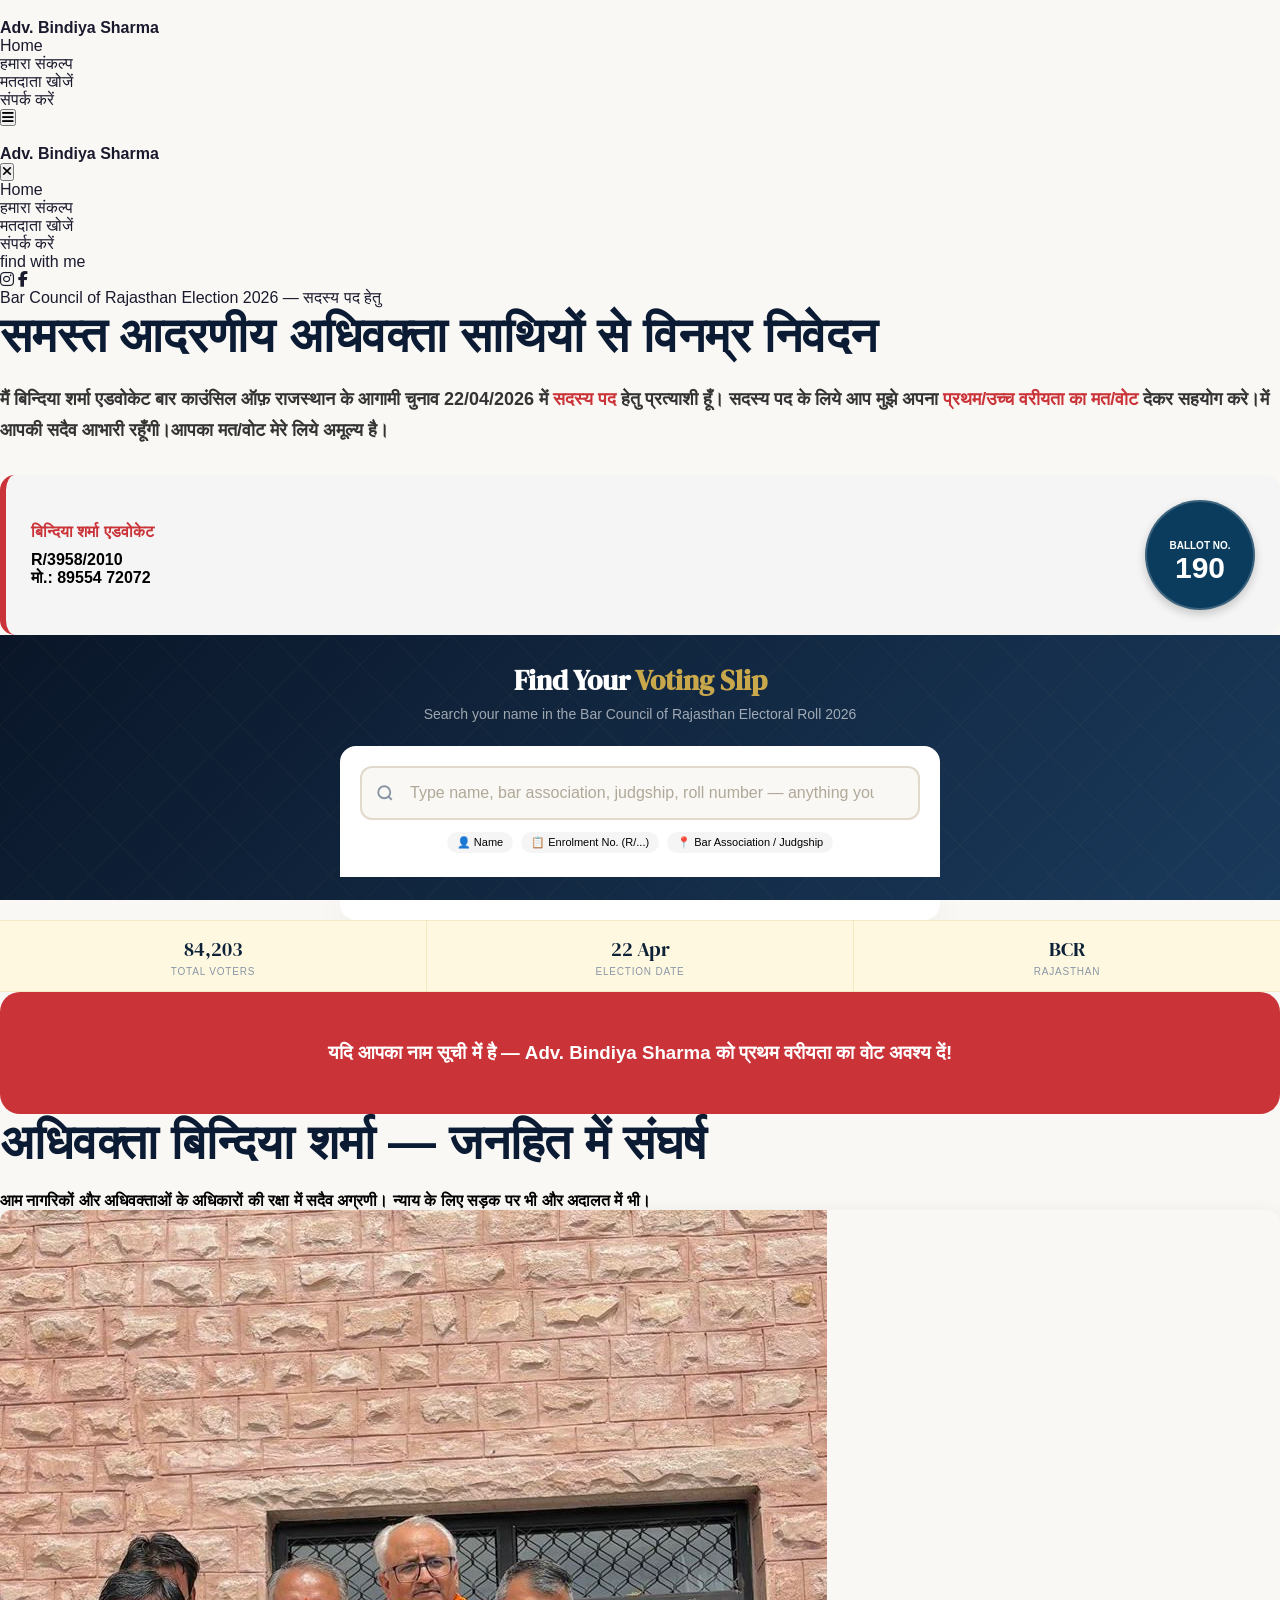
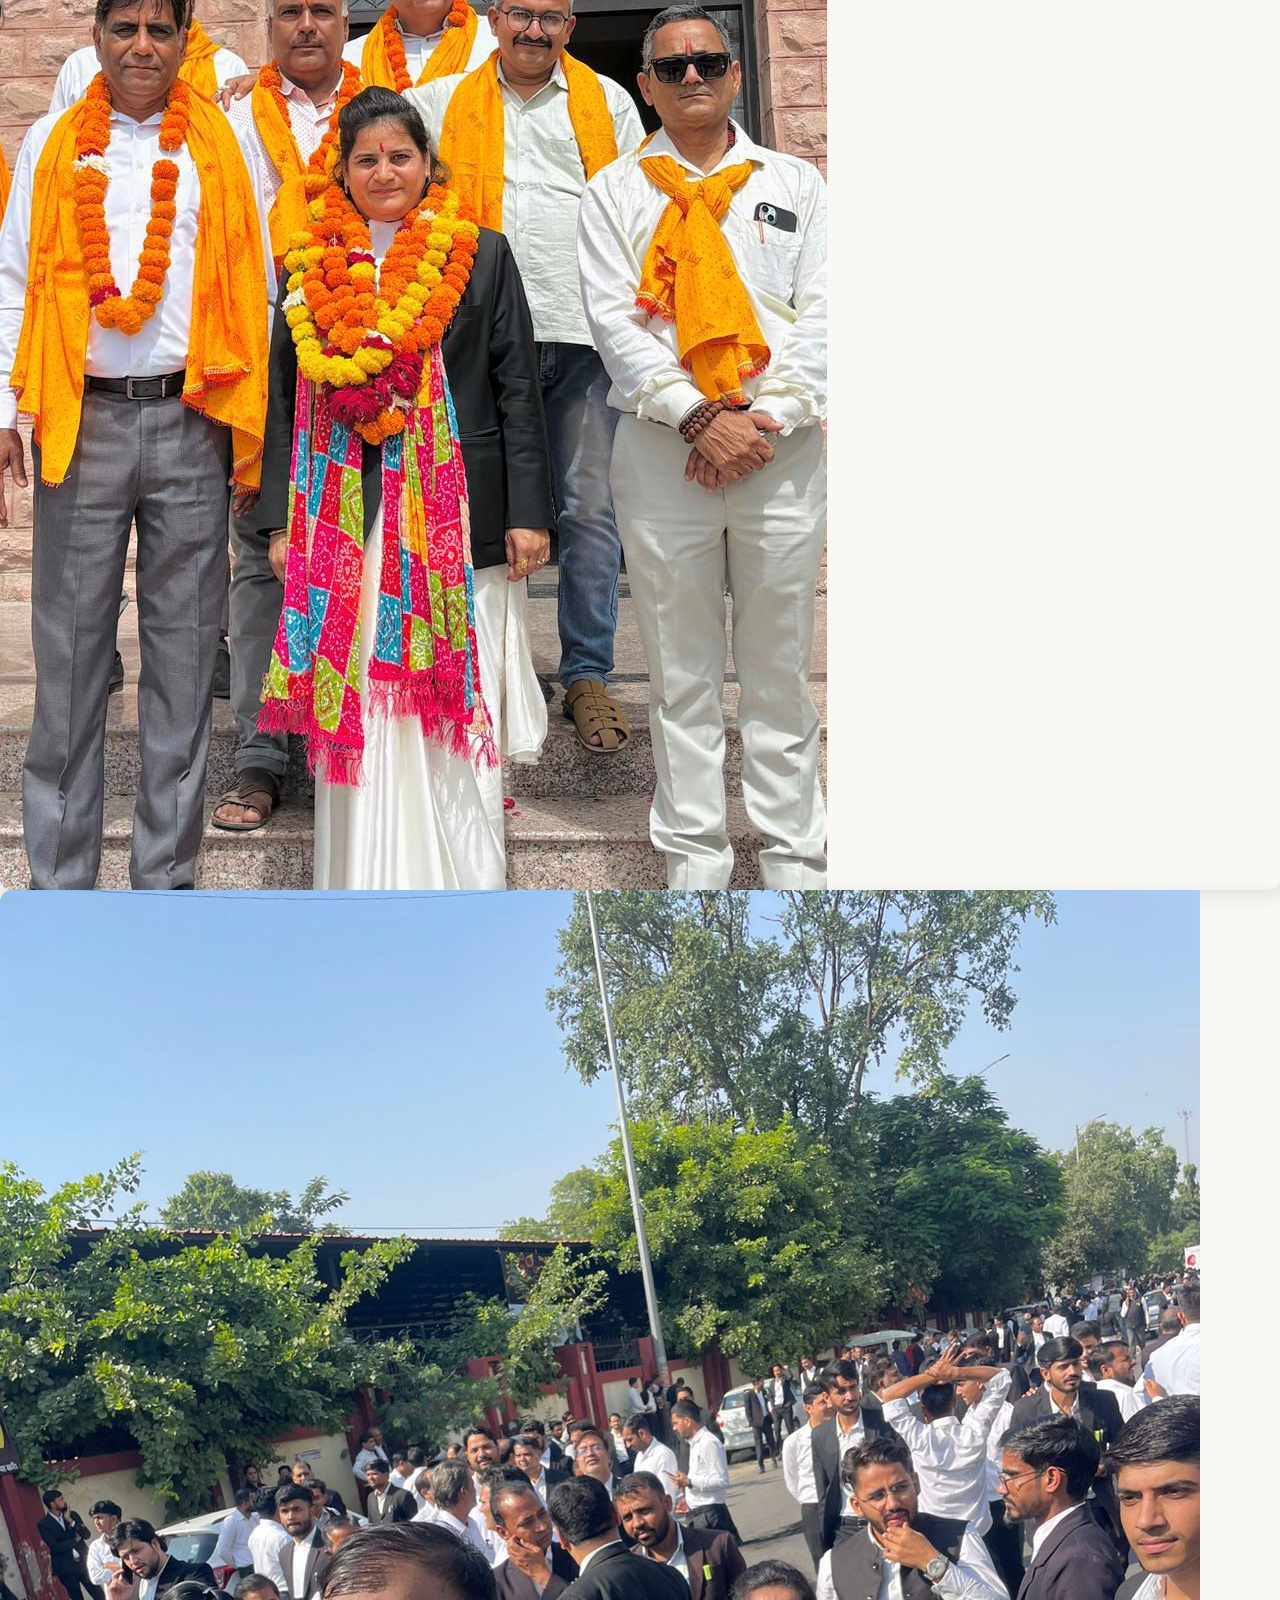
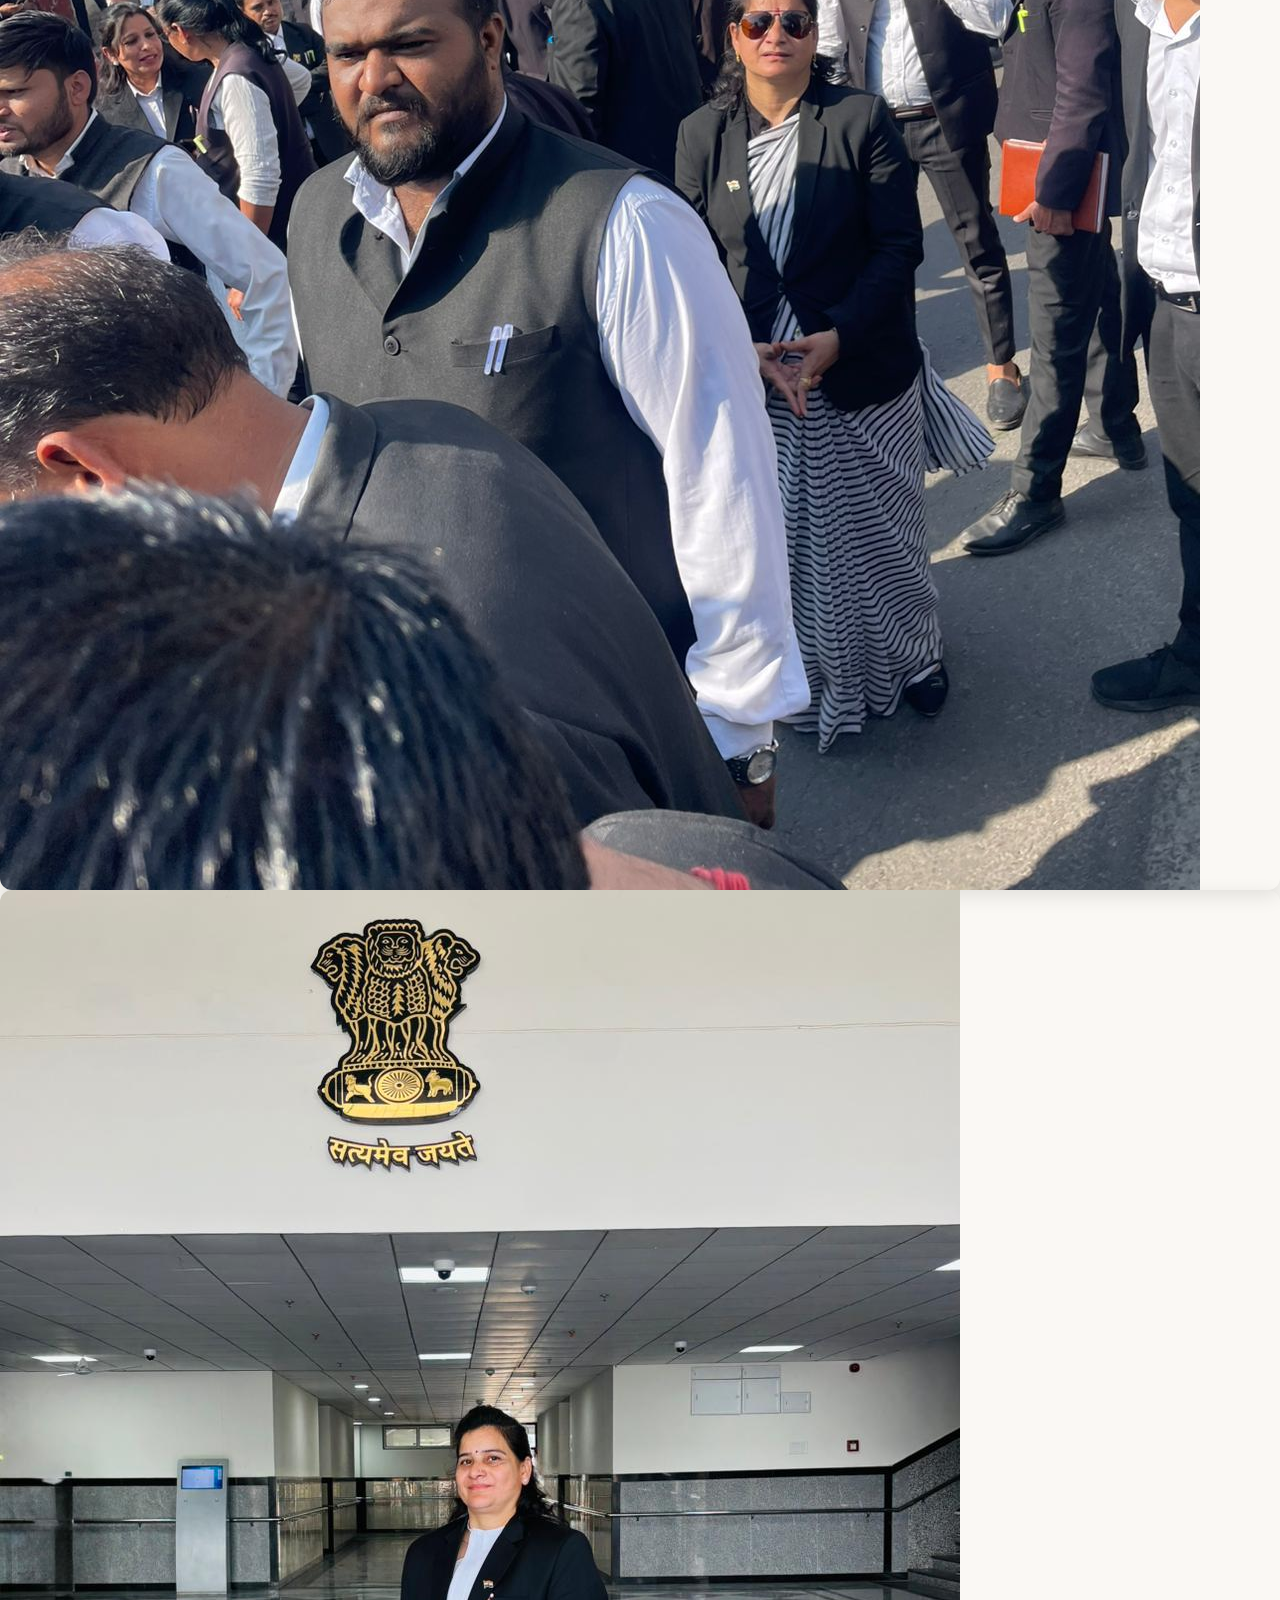
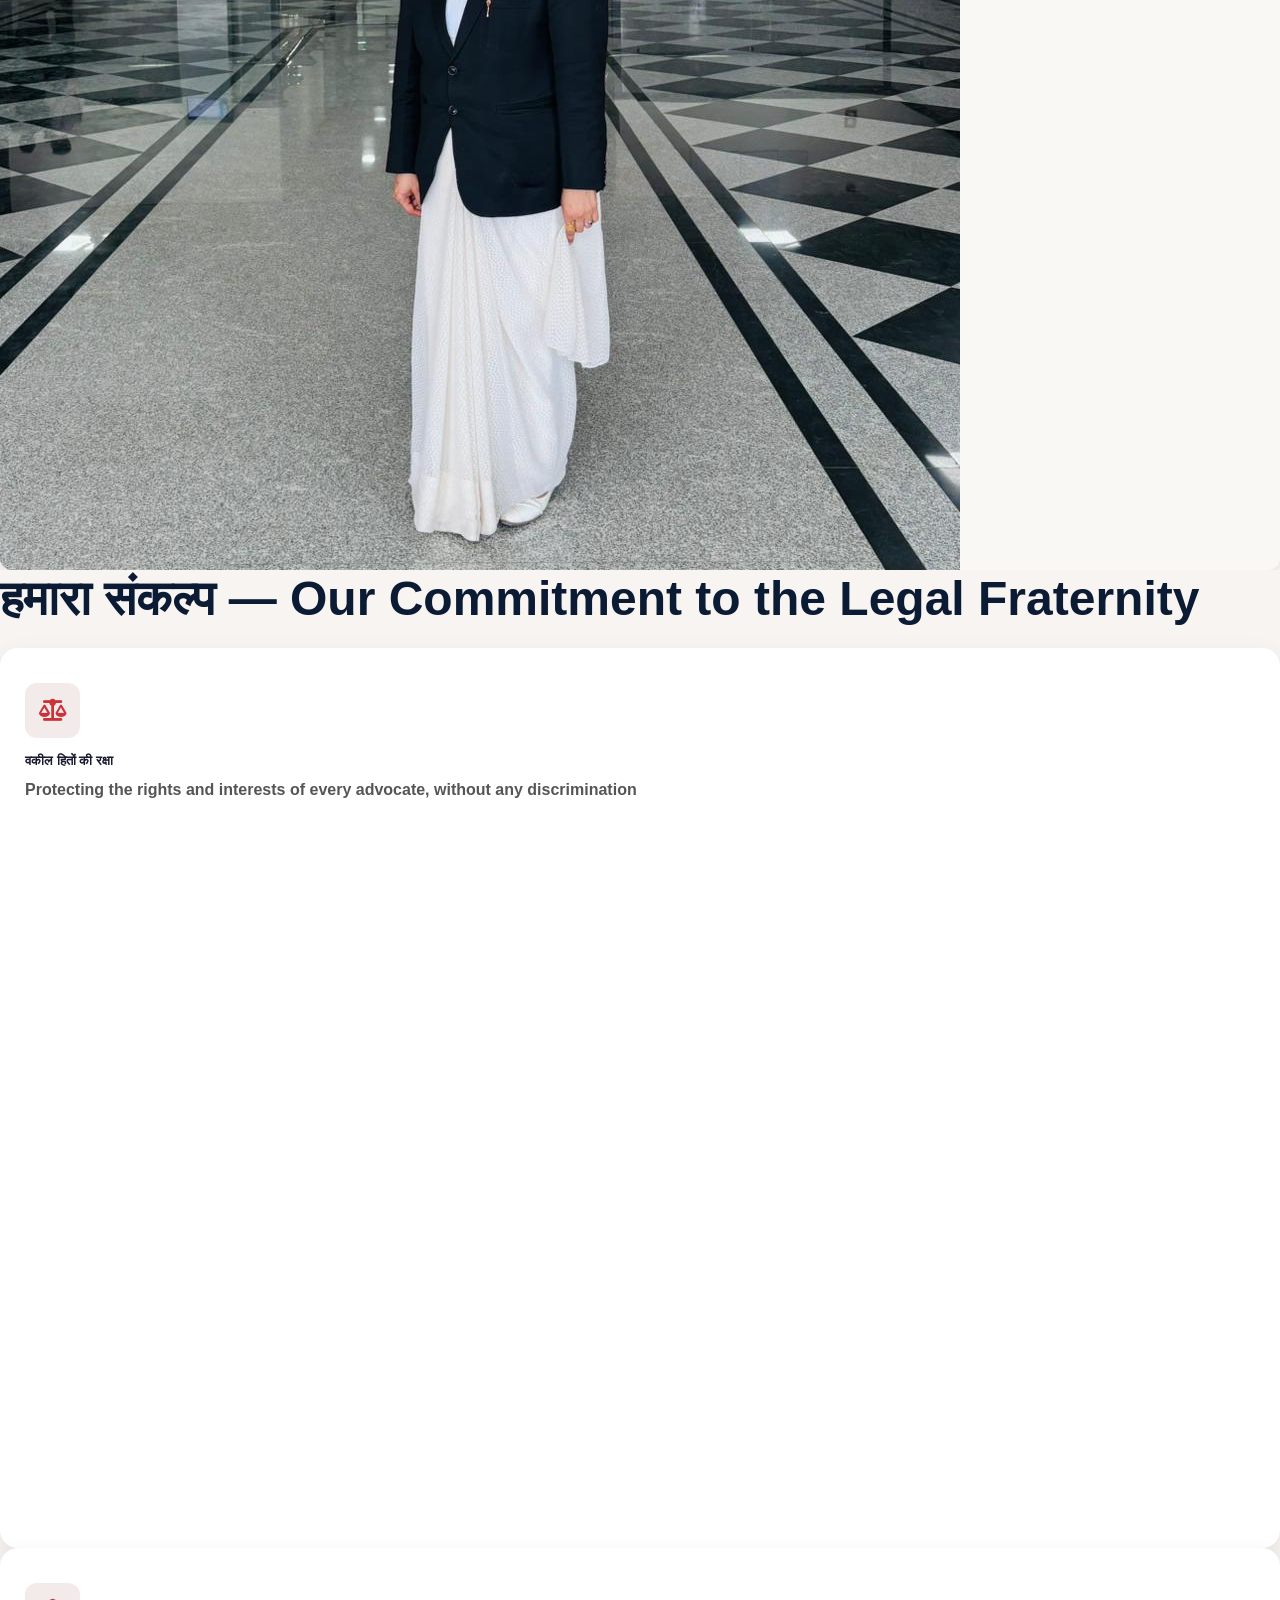
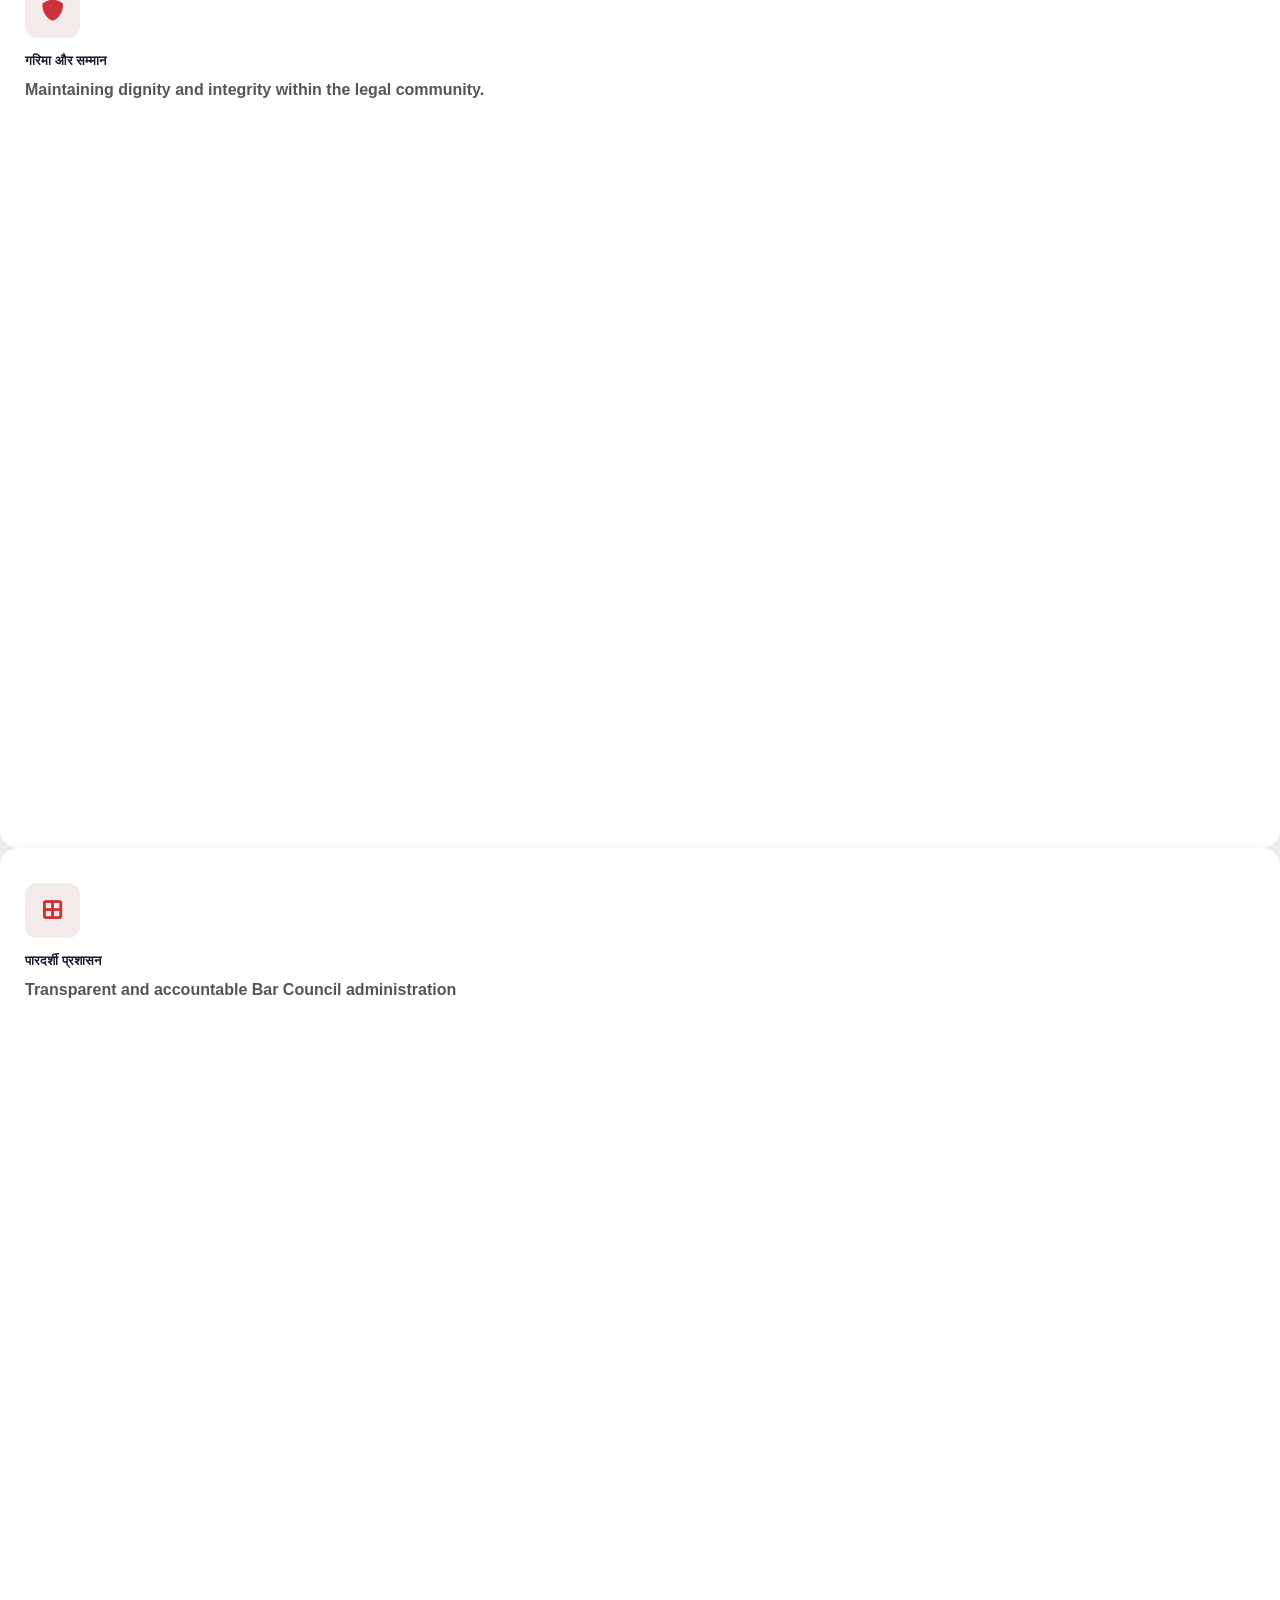
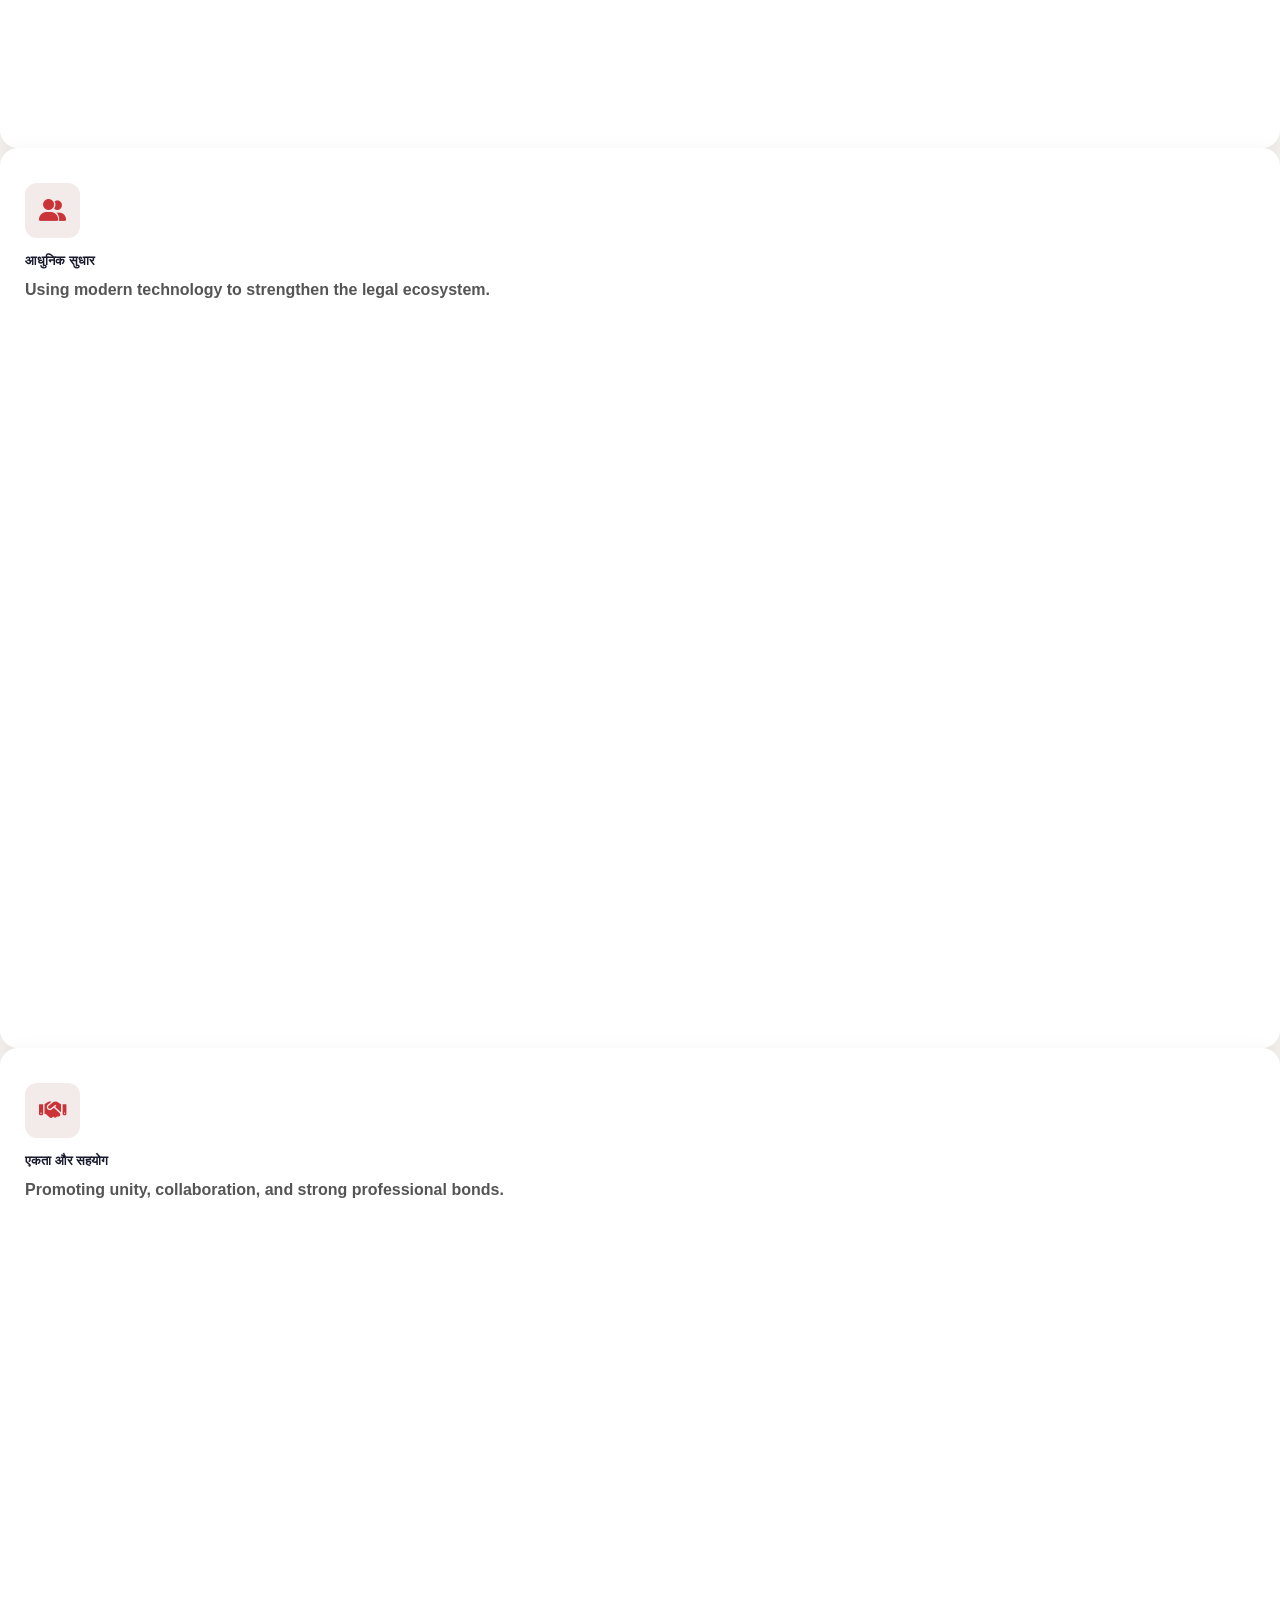
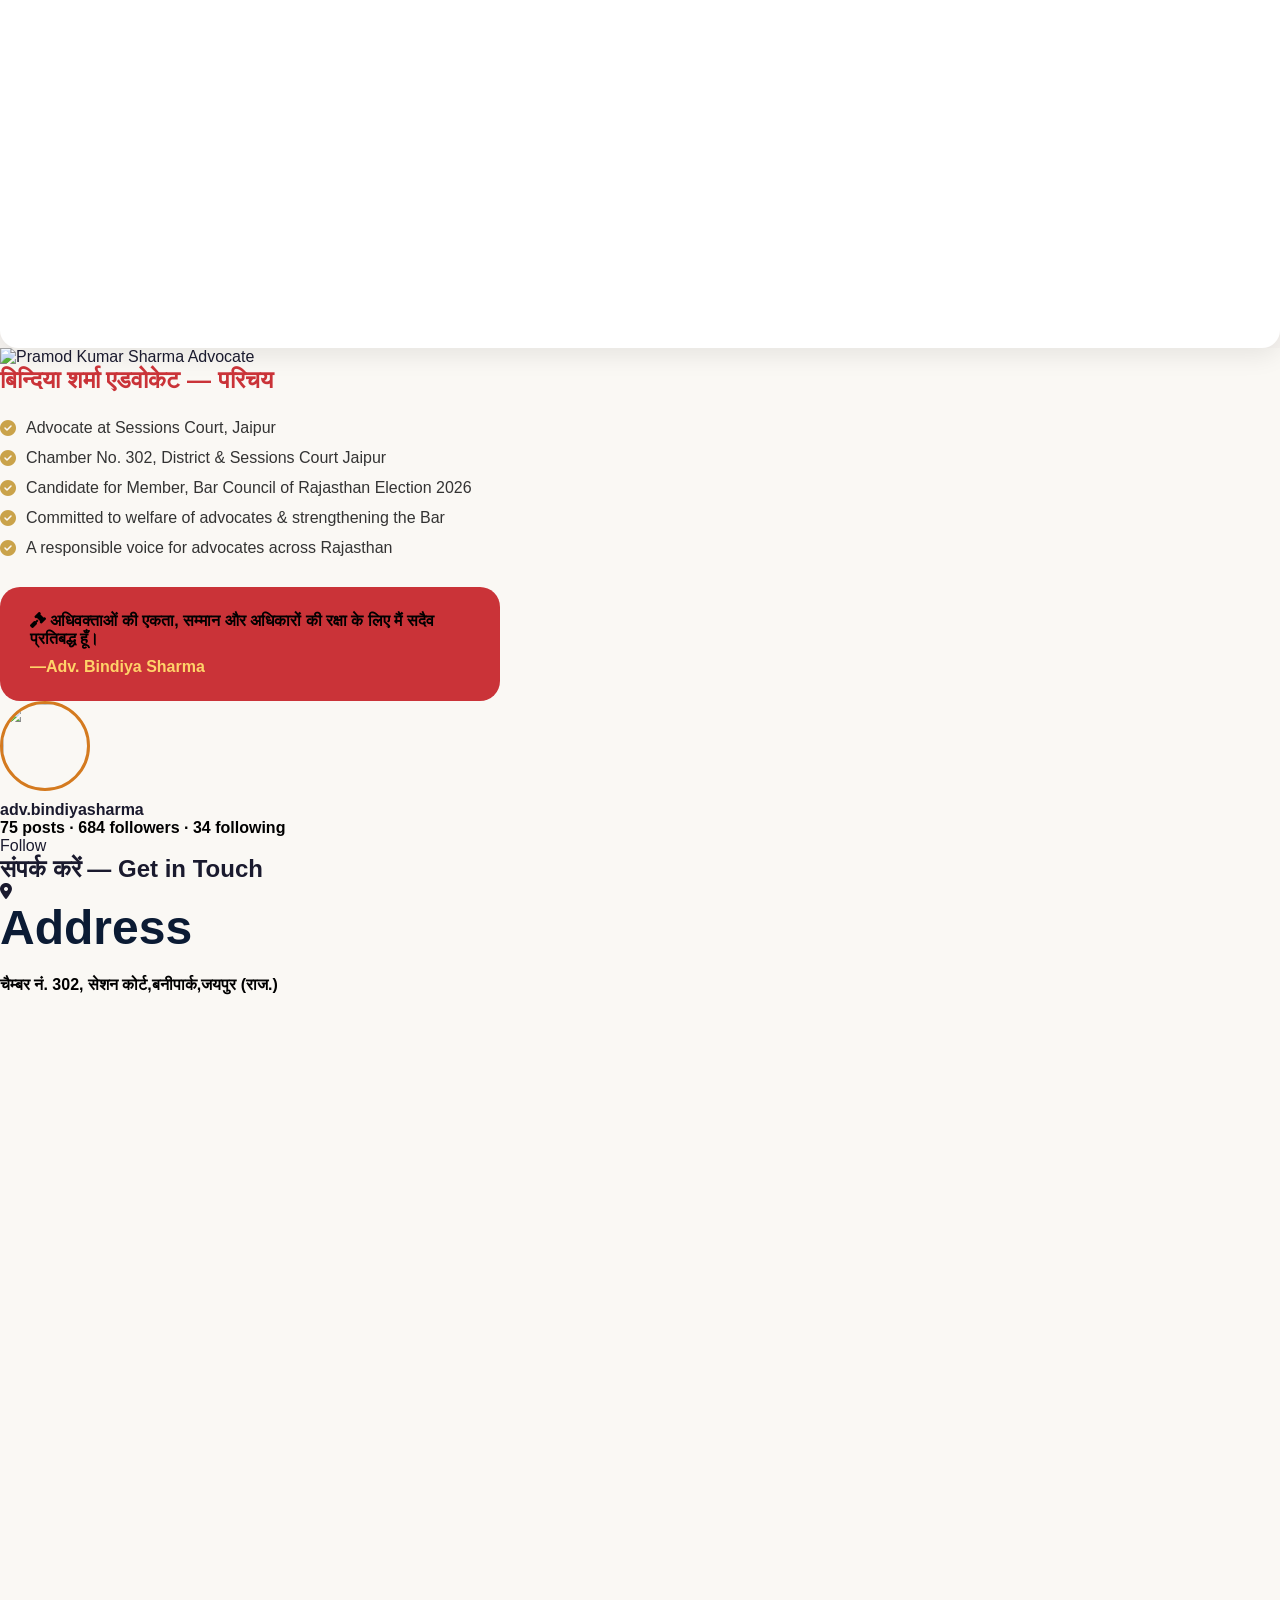
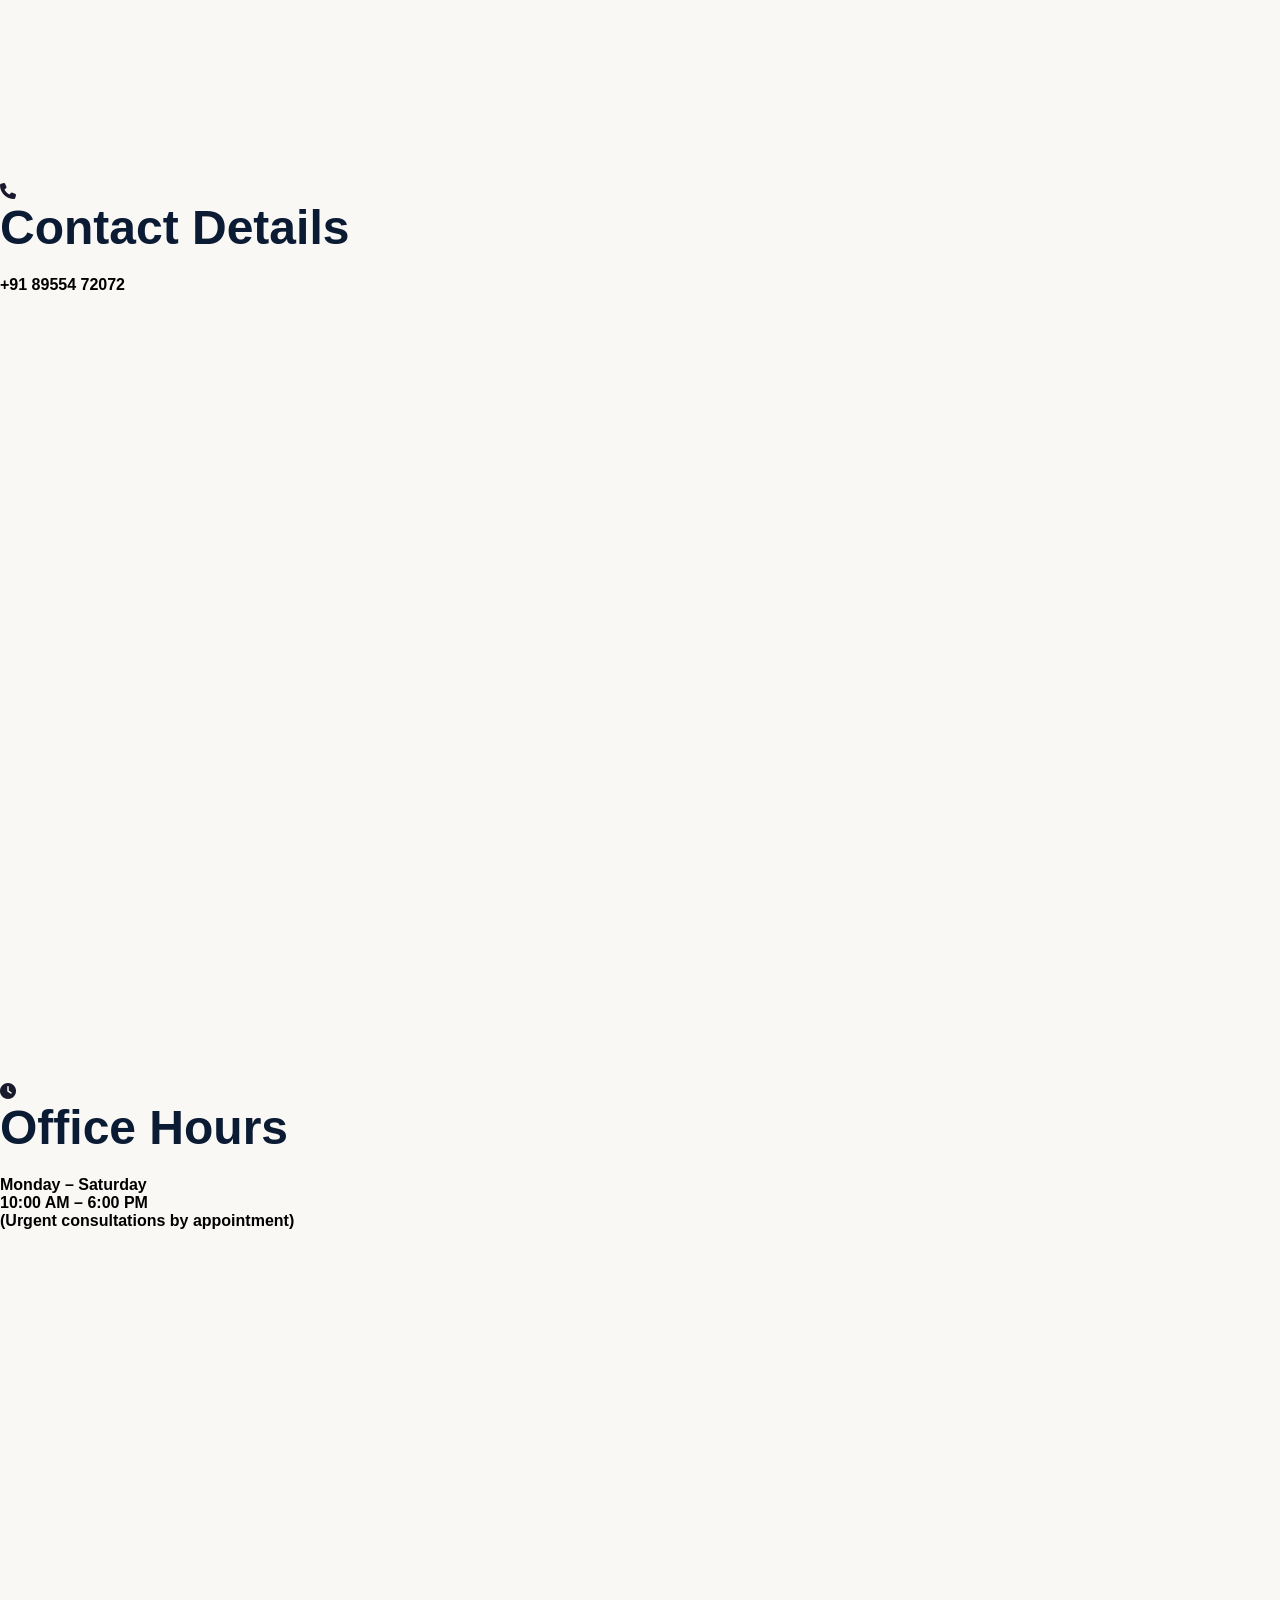
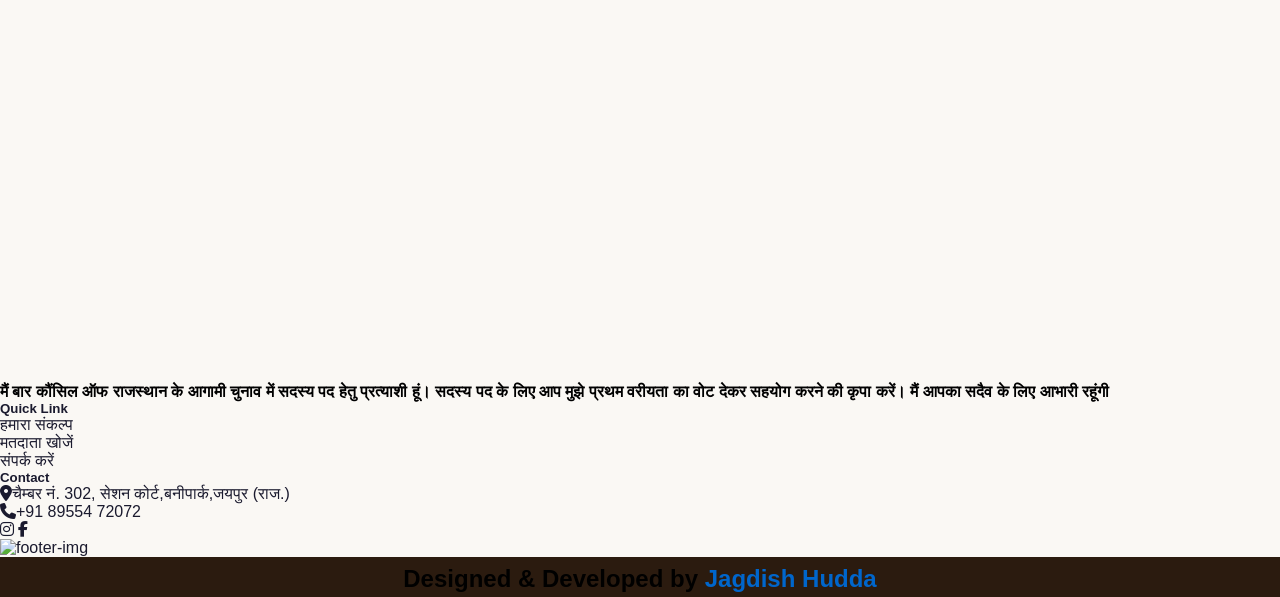
==== commit 04050efd: "Merge branch 'main' of https://github.com/Jagdishhuda99/Adv" ====
--- a/index.html
+++ b/index.html
@@ -14,8 +14,6 @@
     <meta property="og:url" content="https://advocatebindiyasharma99.vercel.app/">
     <meta property="og:type" content="website">
 
-    <meta name="twitter:card" content="summary">
-
     <!-- Twitter (WhatsApp support) -->
     <meta name="twitter:card" content="summary_large_image">
 
@@ -23,7 +21,7 @@
 
     <!-- Favicon -->
     <link rel="icon" href="img/j23.PNG" type="image/png">
-
+    <link href="https://fonts.googleapis.com/css2?family=Poppins:wght@300;400;600&display=swap" rel="stylesheet">
     <!-- CSS -->
     <link rel="stylesheet" href="assets/css/vendor/fontawesome.css">
     <link rel="stylesheet" href="https://cdnjs.cloudflare.com/ajax/libs/font-awesome/6.5.1/css/all.min.css">
@@ -31,7 +29,7 @@
     <link rel="stylesheet" href="assets/css/plugins/odometer.css">
     <link rel="stylesheet" href="assets/css/vendor/animate.min.css">
     <link rel="stylesheet" href="assets/css/vendor/bootstrap.min.css">
-    <link rel="stylesheet" href="https://cdnjs.cloudflare.com/ajax/libs/font-awesome/6.5.0/css/all.min.css">
+    <link href="https://fonts.googleapis.com/css2?family=DM+Serif+Display&display=swap" rel="stylesheet">
     <!-- custom css -->
     <link rel="stylesheet" href="assets/css/style.css">
     <link rel="stylesheet" href="assets/css/j.css">
@@ -76,7 +74,7 @@
                                     <li class="nav-item"><a  class="smoth-animation" href="#search">मतदाता खोजें </a></li>
                                      
 
-                                    <li class="nav-item"><a class="smoth-animation" href="#conatct">संपर्क करें</a></li>
+                                    <li class="nav-item"><a class="smoth-animation" href="#contact">संपर्क करें</a></li>
                                     
                                     <!-- <li class="nav-item"><a class="smoth-animation" href="contact.php">Contact</a></li> -->
                                 </ul>
@@ -131,7 +129,7 @@
                     <li><a class="smoth-animation" href="#ourss">हमारा संकल्प</a></li>
                    
                     <li><a class="smoth-animation" href="#search">मतदाता खोजें</a></li>
-                    <li><a class="smoth-animation" href="#conatct">संपर्क करें</a></li>
+                    <li><a class="smoth-animation" href="#contact">संपर्क करें</a></li>
                    
                     
                     
@@ -208,6 +206,7 @@
         font-size: 16px;
     }
 </style>
+
 <script>
 let menuBtn = document.getElementById("menuBtn");
 let mobileMenu = document.querySelector(".tmp-popup-mobile-menu");
@@ -453,18 +452,704 @@
         animation: voter-fadein 0.3s ease both;
     }
 </style>
-<!-- ── SEARCH SECTION ── -->
-<div class="search-section bg-light" id="search">
-    <h1 class="search-title">मतदाता सूची में अपना नाम खोजें</h1>
-    <p class="search-subtitle">BCR Preliminary Electoral Roll 2026 — Search by Name or Enrolment Number.</p>
-    <div class="search-box">
-        <input
-            type="text"
-            id="voterSearchInput"
-            placeholder="  अपना नाम या Enrolment Number यहाँ टाइप करें..."
-            autocomplete="off" />
-    </div>
+
+
+
+<style>
+:root{--navy-900:#0a1628;
+    --navy-800:#0d2137;
+    --navy-700:#1a3a5c;
+    --navy-600:#234d78;
+    --gold:#c9a84c;
+    --gold-light:#e8dcc0;
+    --gold-bg:#fff8e1;
+    --red:#c81e1e;
+    --blue:#2563eb;
+    --text:#1a1a2e;
+    --text-light:#4a5568;
+    --text-muted:#8896a6;
+    --bg:#faf8f4;
+    --card:#ffffff;
+    --whatsapp:#25D366;
+    --border:#e8e2d6}
+/* RESET */
+* {
+  margin: 0;
+  padding: 0;
+  box-sizing: border-box;
+}
+
+/* BODY */
+body {
+  font-family: 'DM Sans', sans-serif;
+  background: var(--bg);
+  color: var(--text);
+  min-height: 100vh;
+  -webkit-font-smoothing: antialiased;
+}
+
+/* LINKS */
+a {
+  color: inherit;
+  text-decoration: none;
+}
+@keyframes fadeUp{
+    from{
+        opacity:0;
+        transform:translateY(16px)}
+        to {
+            opacity:1;
+            transform:translateY(0)}}
+            
+            @keyframes spin {
+                to{ 
+                    transform:rotate(360deg)}}
+                    
+/* ================= HERO ================= */
+
+.hero {
+  background: linear-gradient(135deg, var(--navy-900) 0%, var(--navy-700) 100%);
+  color: #fff;
+  padding: 28px 24px 0;
+  position: relative;
+  height: 265px;
+  overflow: hidden;
+}
+
+/* ================= HERO (IMPORTANT FORCE) ================= */
+
+/* Background Pattern */
+.hero::before {
+  content: '' !important;
+  position: absolute !important;
+  inset: 0 !important;
+  background:url("data:image/svg+xml,%3Csvg width='60' height='60' xmlns='http://www.w3.org/2000/svg'%3E%3Cpath d='M30 0L60 30L30 60L0 30Z' fill='none' stroke='rgba(201,168,76,0.06)' stroke-width='1'/%3E%3C/svg%3E");
+  pointer-events: none !important;
+}
+
+/* Inner Content */
+.hero-inner {
+  position: relative !important;
+  z-index: 1 !important;
+  max-width: 600px !important;
+  margin: 0 auto !important;
+  text-align: center !important;
+}
+
+/* Heading */
+.hero h1 {
+  font-family: 'DM Serif Display', serif !important;
+  font-size: 28px !important;
+  font-weight: 800 !important;
+  line-height: 1.25 !important;
+  margin-bottom: 8px !important;
+  color: #fff !important;
+}
+
+.hero h1 span {
+  color: var(--gold) !important;
+}
+
+/* Subtitle */
+.hero-sub {
+  font-size: 14px !important;
+  color: rgba(255,255,255,.6) !important;
+  margin-bottom: 24px !important;
+  font-weight: normal !important;
+}
+.search-card{max-width:600px;margin:0 auto;background:var(--card);border-radius:16px 16px 0 0;padding:20px 20px 24px;position:relative;z-index:2}.search-wrap{position:relative}.search-input{width:100%;padding:16px 44px 16px 48px;border:2px solid #e0d9cc;border-radius:12px;font-size:16px;font-family:inherit;background:var(--bg);transition:border-color .2s,box-shadow .2s;outline:none}.search-input:focus{border-color:var(--gold);box-shadow:0 0 0 3px rgba(201,168,76,.2)}.search-input::placeholder{color:#b0a898}.search-icon{position:absolute;left:16px;top:50%;transform:translateY(-50%);color:var(--text-muted)}.search-clear{position:absolute;right:12px;top:50%;transform:translateY(-50%);background:none;border:none;font-size:18px;color:#999;cursor:pointer;padding:4px;display:none}.search-hints{display:flex;flex-wrap:wrap;gap:8px;margin-top:12px;justify-content:center}.search-hint{font-size:11px;color:var(--text-muted);background:rgba(0,0,0,.04);padding:4px 10px;border-radius:12px}
+/* ================= SEARCH (IMPORTANT FORCE) ================= */
+
+.search-card {
+  max-width: 600px !important;
+  margin: 0 auto !important;
+  background: var(--card) !important;
+  border-radius: 16px 16px 0 0 !important;
+  padding: 20px 20px 24px !important;
+  position: relative !important;
+  z-index: 2 !important;
+}
+
+.search-wrap {
+  position: relative !important;
+}
+
+/* Input Field */
+.search-input {
+  width: 100% !important;
+  padding: 16px 44px 16px 48px !important;
+  border: 2px solid #e0d9cc !important;
+  border-radius: 12px !important;
+  font-size: 16px !important;
+  font-family: inherit !important;
+  background: var(--bg) !important;
+  transition: border-color .2s, box-shadow .2s !important;
+  outline: none !important;
+}
+
+.search-input:focus {
+  border-color: var(--gold) !important;
+  box-shadow: 0 0 0 3px rgba(201,168,76,.2) !important;
+}
+
+.search-input::placeholder {
+  color: #b0a898 !important;
+}
+
+/* Icons */
+.search-icon {
+  position: absolute !important;
+  left: 16px !important;
+  top: 50% !important;
+  transform: translateY(-50%) !important;
+  color: var(--text-muted) !important;
+}
+
+.search-clear {
+  position: absolute !important;
+  right: 12px !important;
+  top: 50% !important;
+  transform: translateY(-50%) !important;
+  background: none !important;
+  border: none !important;
+  font-size: 18px !important;
+  color: #999 !important;
+  cursor: pointer !important;
+  padding: 4px !important;
+  display: none !important;
+}
+
+/* Search Suggestions */
+.search-hints {
+  display: flex !important;
+  flex-wrap: wrap !important;
+  gap: 8px !important;
+  margin-top: 12px !important;
+  justify-content: center !important;
+}
+
+.search-hint {
+  font-size: 11px !important;
+  color: var(--text-muted) !important;
+  background: rgba(0,0,0,.04) !important;
+  padding: 4px 10px !important;
+  border-radius: 12px !important;
+}
+.search-hints span {
+  color: black !important;
+}
+
+
+.results-card{max-width:600px;margin:0 auto;background:var(--card);padding:0 20px 20px;border-radius:0 0 16px 16px;box-shadow:0 8px 32px rgba(0,0,0,.08)}.results-count{font-size:13px;color:var(--text-muted);margin-bottom:12px;text-align:center}.result-btn{display:flex;align-items:center;justify-content:space-between;width:100%;background:var(--bg);border:1.5px solid var(--border);border-radius:10px;padding:12px 16px;margin-bottom:8px;cursor:pointer;font-family:inherit;transition:border-color .2s;text-align:left}.result-btn:hover{border-color:var(--gold)}.result-serial{background:var(--blue);color:#fff;font-size:11px;font-weight:700;padding:3px 8px;border-radius:4px;min-width:44px;text-align:center}.result-name{font-weight:600;font-size:14px;color:var(--navy-800)}.result-meta{font-size:12px;color:var(--text-muted);margin-top:1px}.result-viewbtn{font-size:12px;color:var(--gold);font-weight:700;white-space:nowrap}.results-empty{text-align:center;padding:20px;color:var(--text-muted);font-size:14px}
+/* ================= INFO STRIP (IMPORTANT FORCE) ================= */
+
+.info-strip {
+  display: flex !important;
+  justify-content: center !important;
+  gap: 0 !important;
+  background: var(--gold-bg) !important;
+  border-top: 1px solid rgba(201,168,76,.2) !important;
+  border-bottom: 1px solid rgba(201,168,76,.2) !important;
+}
+
+.info-item {
+  flex: 1 !important;
+  text-align: center !important;
+  padding: 14px 10px !important;
+  border-right: 1px solid rgba(201,168,76,.2) !important;
+}
+
+.info-item:last-child {
+  border-right: none !important;
+}
+
+.info-value {
+  font-family: 'DM Serif Display', serif !important;
+  font-size: 20px !important;
+  color: var(--navy-800) !important;
+}
+
+.info-label {
+  font-size: 10px !important;
+  color: var(--text-muted) !important;
+  text-transform: uppercase !important;
+  letter-spacing: .8px !important;
+  margin-top: 3px !important;
+}
+.modal-overlay{position:fixed;inset:0;background:rgba(10,22,40,.7);z-index:1000;display:flex;align-items:center;justify-content:center;padding:16px;backdrop-filter:blur(4px);animation:fadeUp .15s ease}.modal-overlay.hidden{display:none}.modal-box{background:var(--card);border-radius:16px;max-width:520px;width:100%;max-height:90vh;overflow-y:auto;box-shadow:0 20px 60px rgba(0,0,0,.3)}.modal-header{padding:20px 24px 12px;border-bottom:1px solid #f0ece4}.modal-serial-badge{display:inline-block;background:var(--blue);color:#fff;font-size:11px;font-weight:700;padding:3px 10px;border-radius:5px;margin-bottom:8px}.modal-close{position:absolute;top:16px;right:16px;background:#f0ece4;border:none;color:var(--text-muted);font-size:18px;cursor:pointer;width:36px;height:36px;border-radius:50%;display:flex;align-items:center;justify-content:center}.modal-close:hover{background:#e8e2d6}.modal-name{font-family:'DM Serif Display',serif;font-size:22px;color:var(--navy-800)}.modal-reg{font-size:13px;color:var(--text-muted);margin-top:2px}
+/* ================= MODAL (IMPORTANT FORCE) ================= */
+
+.modal-overlay {
+  position: fixed !important;
+  inset: 0 !important;
+  background: rgba(10,22,40,.7) !important;
+  z-index: 1000 !important;
+
+  display: flex !important;
+  align-items: center !important;
+  justify-content: center !important;
+
+  padding: 16px !important;
+  backdrop-filter: blur(4px) !important;
+  animation: fadeUp .15s ease !important;
+}
+
+/* 🔥 MOST IMPORTANT FIX */
+.modal-overlay.hidden {
+  display: none !important;
+}
+
+.modal-box {
+  background: var(--card) !important;
+  border-radius: 16px !important;
+  max-width: 520px !important;
+  width: 100% !important;
+  max-height: 90vh !important;
+  overflow-y: auto !important;
+  text-decoration: none !important;
+  box-shadow: 0 20px 60px rgba(0,0,0,.3) !important;
+}
+
+.modal-header {
+  padding: 20px 24px 12px !important;
+  border-bottom: 1px solid #f0ece4 !important;
+}
+
+.modal-serial-badge {
+  display: inline-block !important;
+  background: var(--blue) !important;
+  color: #fff !important;
+  font-size: 11px !important;
+  font-weight: 700 !important;
+  padding: 3px 10px !important;
+  border-radius: 5px !important;
+  margin-bottom: 8px !important;
+}
+
+.modal-close {
+  position: absolute !important;
+  top: 16px !important;
+  right: 16px !important;
+  background: #f0ece4 !important;
+  border: none !important;
+  color: var(--text-muted) !important;
+  font-size: 18px !important;
+  cursor: pointer !important;
+
+  width: 36px !important;
+  height: 36px !important;
+  border-radius: 50% !important;
+
+  display: flex !important;
+  align-items: center !important;
+  justify-content: center !important;
+}
+
+.modal-close:hover {
+  background: #e8e2d6 !important;
+}
+
+.modal-name {
+  font-family: 'DM Serif Display', serif !important;
+  font-size: 22px !important;
+  color: var(--navy-800) !important;
+}
+
+.modal-reg {
+  font-size: 13px !important;
+  color: var(--text-muted) !important;
+  margin-top: 2px !important;
+}
+@media(max-width:600px){.hero{padding:20px 16px 0}.hero h1{font-size:22px}.search-card{padding:16px 16px 20px}.results-card{padding:0 16px 16px}.search-input{padding:14px 40px 14px 42px;font-size:15px}.info-value{font-size:16px}.features{padding:36px 16px}.features-title{font-size:22px}.features-grid{grid-template-columns:1fr}.track-record{padding:32px 16px}.track-stat-value{font-size:26px}.cta-section{padding:36px 16px}.cta-section h2{font-size:22px}.cta-btn{padding:14px 24px;font-size:15px}.topbar{font-size:11px;padding:8px 14px}}
+</style>
+
+
+
+<section class="hero">
+  <div class="hero-inner">
+    <h1>Find Your <span>Voting Slip</span></h1>
+    <p class="hero-sub">Search your name in the Bar Council of Rajasthan Electoral Roll 2026</p>
+  </div>
+  <div class="search-card">
+    <div class="search-wrap">
+      <span class="search-icon"><svg width="18" height="18" viewBox="0 0 24 24" fill="none" stroke="currentColor" stroke-width="2.5"><circle cx="11" cy="11" r="8"/><line x1="21" y1="21" x2="16.65" y2="16.65"/></svg></span>
+      <input class="search-input" type="text" id="searchInput" placeholder="Type name, bar association, judgship, roll number — anything you know">
+      <button class="search-clear" id="clearBtn" onclick="clearSearch()">✕</button>
+    </div>
+    <div class="search-hints">
+      <span class="search-hint">👤 Name</span>
+      <span class="search-hint">📋 Enrolment No. (R/...)</span>
+      <span class="search-hint">📍 Bar Association / Judgship</span>
+    </div>
+  </div>
+</section>
+
+<div class="results-card"><div id="resultsArea"></div></div>
+
+<div class="info-strip">
+  <div class="info-item"><div class="info-value">84,203</div><div class="info-label">Total Voters</div></div>
+  <div class="info-item"><div class="info-value">22 Apr</div><div class="info-label">Election Date</div></div>
+  <div class="info-item"><div class="info-value">BCR</div><div class="info-label">Rajasthan</div></div>
 </div>
+
+
+<div class="modal-overlay hidden" id="modalOverlay" onclick="if(event.target===this)closeModal()">
+  <div class="modal-box" id="modalBox"></div>
+</div>
+
+<script>
+var searchInput = document.getElementById('searchInput');
+var clearBtn = document.getElementById('clearBtn');
+var resultsArea = document.getElementById('resultsArea');
+
+var searchTimer = null;
+var lastResults = [];
+var searchEnabled = true;
+
+// ---------------- CLEAR ----------------
+function clearSearch(){
+  searchInput.value='';
+  clearBtn.style.display='none';
+  resultsArea.innerHTML='';
+  searchInput.focus();
+}
+
+
+// ---------------- INPUT LISTENER (FIXED) ----------------
+searchInput.addEventListener('input', function(){
+  clearBtn.style.display = this.value ? 'block' : 'none';
+
+  clearTimeout(searchTimer);
+  var q = this.value.trim();
+
+  if(q.length < 2){
+    resultsArea.innerHTML='';
+    return;
+  }
+
+  // 🔥 instant search
+  doSearch(q);
+
+  // 🔥 debounce
+  searchTimer = setTimeout(function(){
+    doSearch(q);
+  }, 400);
+});
+
+// ---------------- SEARCH FUNCTION ----------------
+function doSearch(q){
+  if(!searchEnabled) return;
+
+  resultsArea.innerHTML = `
+    <div style="text-align:center;padding:20px">
+      <div style="width:28px;height:28px;border:3px solid #e5e0d5;border-top-color:#1a3a5c;border-radius:50%;animation:spin .7s linear infinite;margin:0 auto"></div>
+    </div>
+  `;
+
+ const API_BASE = "https://bcr-election-2026.vercel.app";
+ fetch(API_BASE + "/api/search?q=" + encodeURIComponent(q))
+  .then(function(res){
+    if(!res.ok) throw new Error("Network Error");
+    return res.json();
+  })
+  .then(function(data){
+    console.log("API DATA:", data);
+
+    if(!Array.isArray(data)){
+      data = [];
+    }
+
+    lastResults = data;
+    renderResults(data, q);
+  })
+  .catch(function(err){
+    console.error(err);
+    resultsArea.innerHTML = `
+      <div class="results-empty">❌ Error loading data</div>
+    `;
+  });
+}
+
+// ---------------- RENDER RESULTS ----------------
+function renderResults(data, q){
+  if(data.length === 0){
+    resultsArea.innerHTML = `
+      <div class="results-empty">No results found for "${q}"</div>
+    `;
+    return;
+  }
+
+  let html = `<div class="results-count">${data.length} results found</div>`;
+
+  data.forEach((v, i) => {
+    html += `
+    <div>
+      <button class="result-btn" onclick="openModal(${i})">
+        <div style="display:flex;gap:10px;align-items:center">
+          <div class="result-serial">${v.electoral_number || ''}</div>
+          <div>
+            <div class="result-name">${v.name}</div>
+            <div class="result-meta">
+              ${v.roll_number || ''} · ${v.bar_association || v.judgship || ''}
+            </div>
+          </div>
+        </div>
+        <div class="result-viewbtn">View →</div>
+      </button>
+    </div>`;
+  });
+
+  resultsArea.innerHTML = html;
+}
+
+// ---------------- MODAL ----------------
+function openModal(i){
+  var v = lastResults[i];
+  if(!v) return;
+
+  const API_BASE = "https://bcr-election-2026.vercel.app";
+  var slipUrl = API_BASE + "/card/" + v.id;
+
+  var html = `
+  <div style="padding:20px;position:relative">
+
+    <!-- CLOSE -->
+    <button onclick="closeModal()" 
+      style="position:absolute;top:15px;right:15px;background:#eee;border:none;width:34px;height:34px;border-radius:50%;cursor:pointer">
+      ✕
+    </button>
+    
+    <!-- BADGE -->
+    <div style="background:#2563eb;color:#fff;display:inline-block;padding:4px 12px;border-radius:20px;font-size:12px;font-weight:600">
+      Electoral No. ${v.electoral_number || '-'}
+    </div>
+
+    <!-- NAME -->
+    <h2 style="margin:10px 0 2px; font-weight:400; color:#0d2137; font-family:'DM Serif Display', serif;">
+  ${v.name}
+</h2>
+    <div style="color:#777;font-size:13px;margin-bottom:12px">
+      ${v.roll_number || '-'}
+    </div>
+    <hr style="margin:16px 0;border:none;border-top:1px solid #e5e0d5">
+    <!-- CARD -->
+    <div style="position:relative;border-radius:12px;overflow:hidden">
+
+  <div style="position:relative; display:inline-block; width:100%;">
+
+  <!-- IMAGE -->
+  <img src="${slipUrl}"
+       style="
+         width:100%;
+         display:block;
+         user-select:none;
+         -webkit-user-drag:none;
+         pointer-events:none;
+       "
+       draggable="false"
+       oncontextmenu="return false;"
+  >
+
+  <!-- PROTECTION OVERLAY -->
+  <div style="
+    position:absolute;
+    top:0;
+    left:0;
+    width:100%;
+    height:100%;
+    z-index:10;
+  "
+  oncontextmenu="return false;">
+  </div>
+
+</div>
+
+  <!-- 🔴 NEW BALLOT CIRCLE -->
+  <div style="
+    position:absolute;
+    top:38%;
+    right:52%;
+    transform:translate(50%,-50%);
+    width:110px;
+    height:80px;
+    display:flex;
+    align-items:center;
+    justify-content:center;
+    font-weight:800;
+    font-size:22px;
+    color:#111;
+    background:rgba(255,255,255,1);
+  ">
+    
+  </div>
+
+
+  <!-- 🔴 NEW BALLOT CIRCLE -->
+  <div style="
+    position:absolute;
+    top:38%;
+    right:32%;
+    transform:translate(50%,-50%);
+    width:80px;
+    height:80px;
+    border-radius:50%;
+    border:3px solid #111;
+    display:flex;
+    align-items:center;
+    justify-content:center;
+    font-weight:800;
+    font-size:22px;
+    color:#111;
+    background:rgba(255,255,255,1);
+    box-shadow:0 2px 6px rgba(0,0,0,0.2);
+  ">
+    190
+  </div>
+
+  <!-- BOTTOM STRIP -->
+<div style="
+  position:absolute;
+  bottom:0;
+  left:0;
+  right:0;
+  padding:12px 10px;
+  backdrop-filter: blur(6px);
+  background: rgba(255, 243, 176, 0.85); /* soft yellow */
+  text-align:center;
+  font-size:14px;
+  font-family: 'Poppins', sans-serif;
+  font-weight:800;
+  color:#222;
+  border-top: 1px solid rgba(0,0,0,0.1);
+">
+
+  <span style="color:#333;">
+    Please vote for 
+  </span>
+
+  <span style="color:#1e3a8a; font-weight:700;">
+    Bindiya Sharma Advocate
+  </span>
+
+  <span style="color:#333;">
+    (Ballot No. 
+  </span>
+
+  <span style="color:#c62828; font-weight:700;">
+    190
+  </span>
+
+  <span style="color:#333;">
+    ) as 
+  </span>
+
+  <span style="color:#d84315; font-weight:700;">
+    First / Best Preference
+  </span>
+
+  <span style="color:#333;">
+    in BCR Election 2026
+  </span>
+
+</div>
+
+</div>
+
+    <!-- DETAILS -->
+    <div style="margin-top:15px;font-size:14px;color:#000">
+
+  <div style="display:flex;gap:10px;margin-bottom:8px">
+    <span>📄</span>
+    <div>
+      Roll Number<br>
+      <b>${v.roll_number || '-'}</b>
+    </div>
+  </div>
+
+  <hr style="margin:12px 0;border:none;border-top:1px solid #000">
+
+  <div style="display:flex;gap:10px;margin-bottom:8px">
+    <span>🔢</span>
+    <div>
+      Electoral Number<br>
+      <b>${v.electoral_number || '-'}</b>
+    </div>
+  </div>
+
+  <hr style="margin:12px 0;border:none;border-top:1px solid #000">
+
+  <div style="display:flex;gap:10px;margin-bottom:8px">
+    <span>🏛</span>
+    <div>
+      Bar Association<br>
+      <b>${v.bar_association || '-'}</b>
+    </div>
+  </div>
+
+  <hr style="margin:12px 0;border:none;border-top:1px solid #000">
+
+  <div style="display:flex;gap:10px;margin-bottom:8px">
+    <span>⚖</span>
+    <div>
+      Judgeship<br>
+      <b>${v.judgship || '-'}</b>
+    </div>
+  </div>
+
+</div>
+
+   
+    <!-- FOOTER -->
+    <div style="margin-top:15px;text-align:center;font-size:12px;color:#777">
+      ⚖ Bar Council of Rajasthan Election 2026 — 22 April 2026
+    </div>
+
+  </div>
+  `;
+
+  document.getElementById('modalBox').innerHTML = html;
+  document.getElementById('modalOverlay').classList.remove('hidden');
+}
+function closeModal(e){
+  if(e) e.stopPropagation();
+  document.getElementById('modalOverlay').classList.add('hidden');
+}
+function shareWA(url,name){
+  const text = `Check your voting slip:\n${name}\n${url}`;
+  window.open("https://wa.me/?text=" + encodeURIComponent(text), "_blank");
+}
+
+function closeModal(){document.getElementById('modalOverlay').classList.add('hidden')}
+document.addEventListener('keydown',function(e){if(e.key==='Escape')closeModal()});
+function forceDownload(url,fn){fetch(url).then(function(r){return r.blob()}).then(function(b){var u=URL.createObjectURL(b),a=document.createElement('a');a.href=u;a.download=fn;document.body.appendChild(a);a.click();document.body.removeChild(a);URL.revokeObjectURL(u)}).catch(function(){window.open(url,'_blank')})}
+function printSlip(url){window.open(url+'&inline=1','_blank')}
+function sharePortal(){var m="Bar Council of Rajasthan Election 2026 — Find Your Voting Card\n\n84,203 voters in the electoral roll. Search your name and download your Voting Card:\n\n"+window.location.origin+"\n\nBar Council of Rajasthan — 22 April 2026 ⚖";window.open("https://wa.me/?text="+encodeURIComponent(m),"_blank")}
+
+// ---------------- DOWNLOAD ----------------
+function downloadCard(url, name){
+  fetch(url, { mode: 'cors' })
+    .then(res => res.blob())
+    .then(blob => {
+      const blobUrl = window.URL.createObjectURL(blob);
+      const a = document.createElement('a');
+      a.href = blobUrl;
+      a.download = "BCR_" + name + ".png";
+      document.body.appendChild(a);
+      a.click();
+      a.remove();
+      window.URL.revokeObjectURL(blobUrl);
+    })
+    .catch(err => {
+      console.error("Download failed:", err);
+      alert("Opening in new tab...");
+      window.open(url, "_blank");
+    });
+}
+
+</script>
+
+
+
 
 <!-- ── RESULTS ── -->
 <div class="container pb-5">
@@ -511,145 +1196,6 @@
         </div>
     </div>
 </div>
-
-<!-- Voters Data -->
-<script src="voters.js"></script>
-
-<script>
-    /* ── CONFIG ── */
-    const VOTER_PAGE_SIZE = 20;
-
-    /* ── STATE ── */
-    let voterCurrentPage = 1;
-    let voterFilteredList = [];
-    let voterDebounce = null;
-
-    /* ── DOM ── */
-    const voterInput = document.getElementById('voterSearchInput');
-    const voterGrid = document.getElementById('voterCardsGrid');
-    const voterResultBox = document.getElementById('voterResultBox');
-    const voterCountText = document.getElementById('voterCountText');
-    const voterQueryLabel = document.getElementById('voterQueryLabel');
-    const voterEmptyEl = document.getElementById('voterEmptyState');
-    const voterLoadWrap = document.getElementById('voterLoadMoreWrap');
-    const voterLoadBtn = document.getElementById('voterLoadMoreBtn');
-
-    /* ── HIGHLIGHT ── */
-    function voterHighlight(text, q) {
-        if (!text || !q) return text || '';
-        const safe = q.replace(/[.*+?^${}()|[\]\\]/g, '\\$&');
-        return text.replace(
-            new RegExp(`(${safe})`, 'gi'),
-            '<span class="voter-highlight-match">$1</span>'
-        );
-    }
-
-    /* ── BUILD ONE CARD ── */
-    function voterBuildCard(v, query, idx) {
-        const col = document.createElement('div');
-        col.className = 'col-md-6 voter-card-col';
-        col.style.animationDelay = (idx % VOTER_PAGE_SIZE * 0.04) + 's';
-
-        col.innerHTML = `
-        <div class="voter-card">
-          <div class="d-flex justify-content-between align-items-center mb-3">
-            <span class="voter-id">#${v.electoralNumber}</span>
-            <span class="enroll-no">Enrolment No: ${v.rollNumber}</span>
-          </div>
-          <div class="voter-name">${voterHighlight(v.name, query)}</div>
-          <div class="info-text">
-            <i class="bi bi-geo-alt"></i>${voterHighlight(v.barAssociation, query)}
-          </div>
-          <div class="info-text">
-            <i class="bi bi-hammer"></i>Judgship: ${voterHighlight(v.judgship, query)}
-          </div>
-          <div class="info-text">
-            <i class="bi bi-book"></i>Enrolled: ${v.dateOfEnrolment}
-            <p class="note">Note:- Vote For Adv. Bindiya Sharma</p>
-          </div>
-          <div class="bl mt-3">
-                BALLOT NO.<br><b>190</b>
-            </div>
-        </div>
-      `;
-        return col;
-    }
-
-    /* ── RENDER PAGE ── */
-    function voterRenderPage(results, query, page) {
-        const start = (page - 1) * VOTER_PAGE_SIZE;
-        const slice = results.slice(start, start + VOTER_PAGE_SIZE);
-
-        if (page === 1) voterGrid.innerHTML = '';
-
-        slice.forEach((v, i) => {
-            voterGrid.appendChild(voterBuildCard(v, query, i));
-        });
-
-        const shown = Math.min(page * VOTER_PAGE_SIZE, results.length);
-        if (shown < results.length) {
-            voterLoadWrap.classList.add('show');
-        } else {
-            voterLoadWrap.classList.remove('show');
-        }
-    }
-
-    /* ── SEARCH ── */
-    function voterDoSearch(raw) {
-        const q = raw.trim().toLowerCase();
-        voterCurrentPage = 1;
-
-        if (!q) {
-            voterGrid.innerHTML = '';
-            voterResultBox.style.display = 'none';
-            voterEmptyEl.style.display = 'none';
-            voterLoadWrap.classList.remove('show');
-            voterFilteredList = [];
-            return;
-        }
-
-        const all = window.votersData || [];
-        voterFilteredList = all.filter(v =>
-            (v.name && v.name.toLowerCase().includes(q)) ||
-            (v.rollNumber && v.rollNumber.toLowerCase().includes(q)) ||
-            (v.electoralNumber && String(v.electoralNumber).includes(q)) ||
-            (v.barAssociation && v.barAssociation.toLowerCase().includes(q))
-        );
-
-        const total = voterFilteredList.length;
-
-        if (total === 0) {
-            voterGrid.innerHTML = '';
-            voterEmptyEl.style.display = 'block';
-            voterResultBox.style.display = 'none';
-            voterLoadWrap.classList.remove('show');
-        } else {
-            voterEmptyEl.style.display = 'none';
-            voterResultBox.style.display = 'flex';
-
-            const label = total > VOTER_PAGE_SIZE ? `${total}+` : `${total}`;
-            voterCountText.textContent = `${label} मतदाता मिले`;
-            voterQueryLabel.textContent = `RESULTS FOR "${raw.trim().toUpperCase()}"`;
-
-            voterRenderPage(voterFilteredList, q, 1);
-        }
-    }
-
-    /* ── EVENTS ── */
-    voterInput.addEventListener('input', () => {
-        clearTimeout(voterDebounce);
-        voterDebounce = setTimeout(() => voterDoSearch(voterInput.value), 250);
-    });
-
-    voterLoadBtn.addEventListener('click', () => {
-        voterCurrentPage++;
-        voterRenderPage(
-            voterFilteredList,
-            voterInput.value.trim().toLowerCase(),
-            voterCurrentPage
-        );
-    });
-</script>
 
 <section class="commitment-area py-5 mt-5" style="background: none;">
     <div class="container">
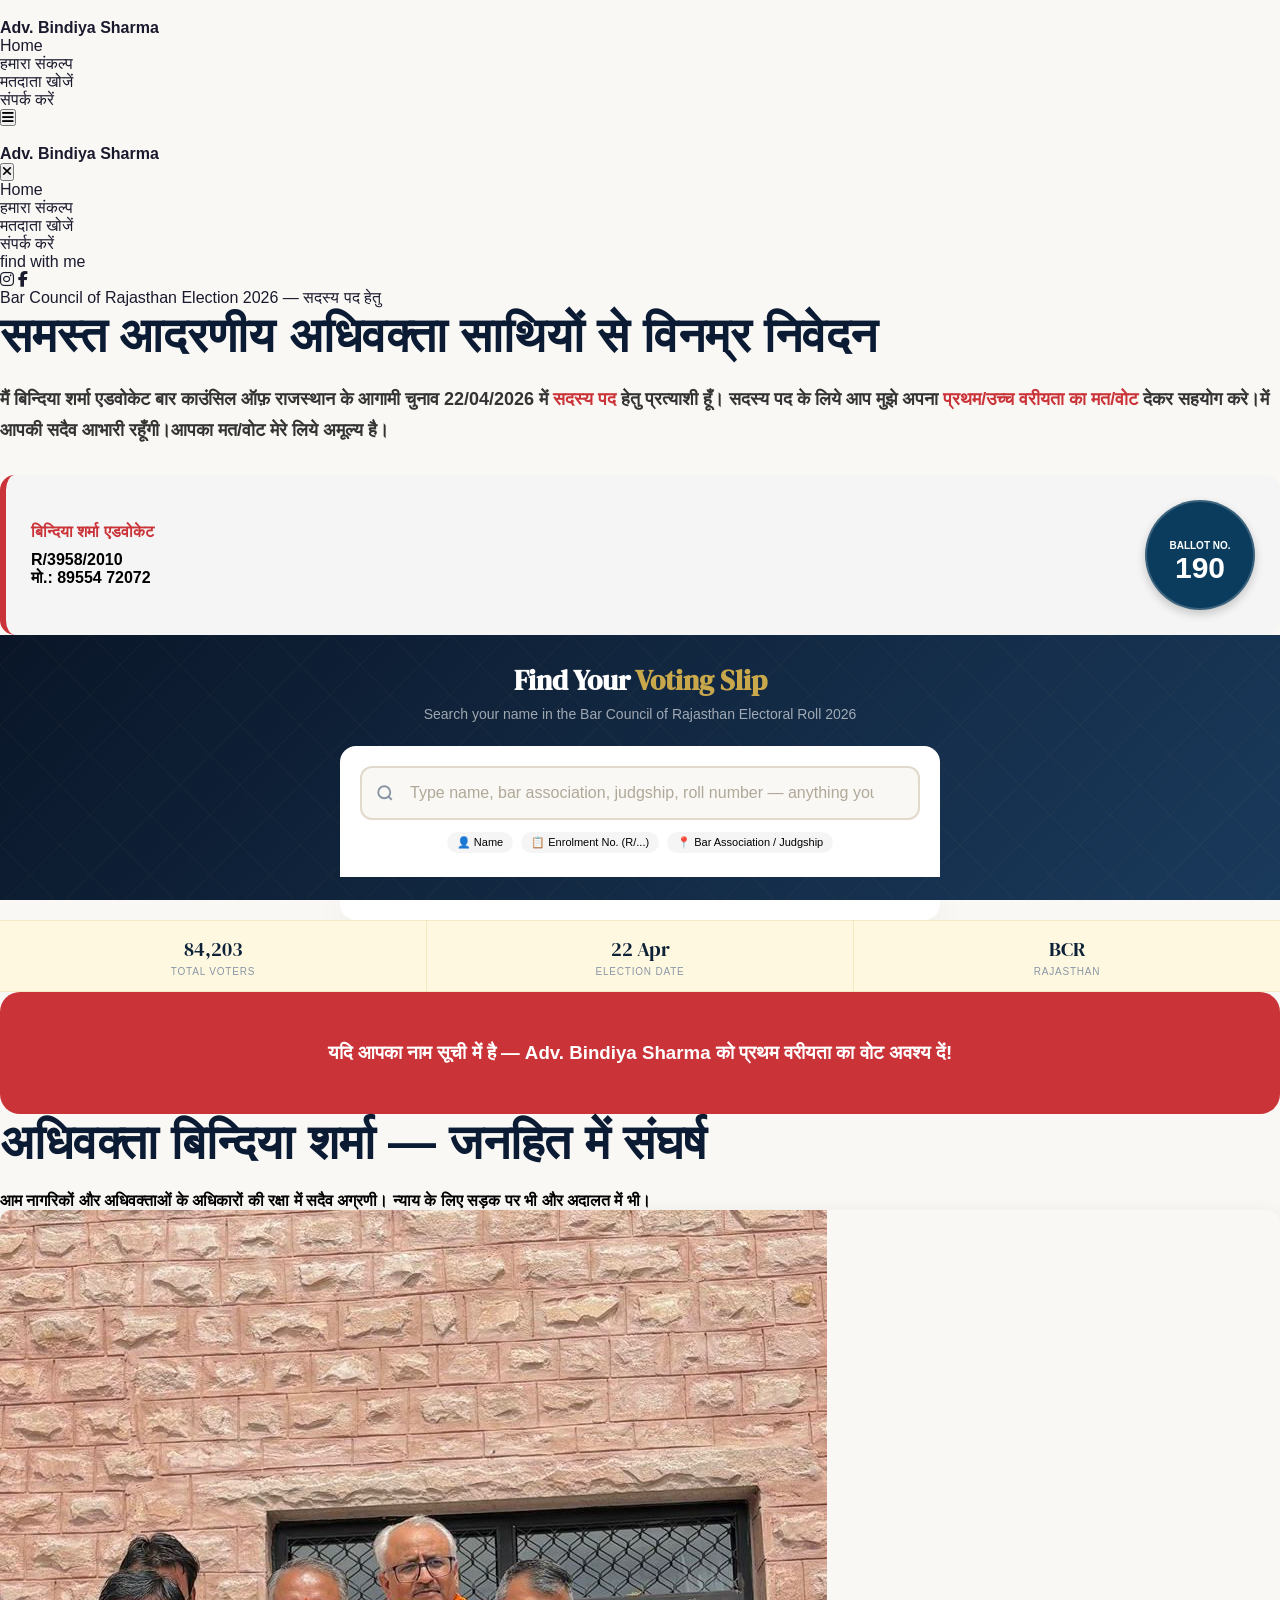
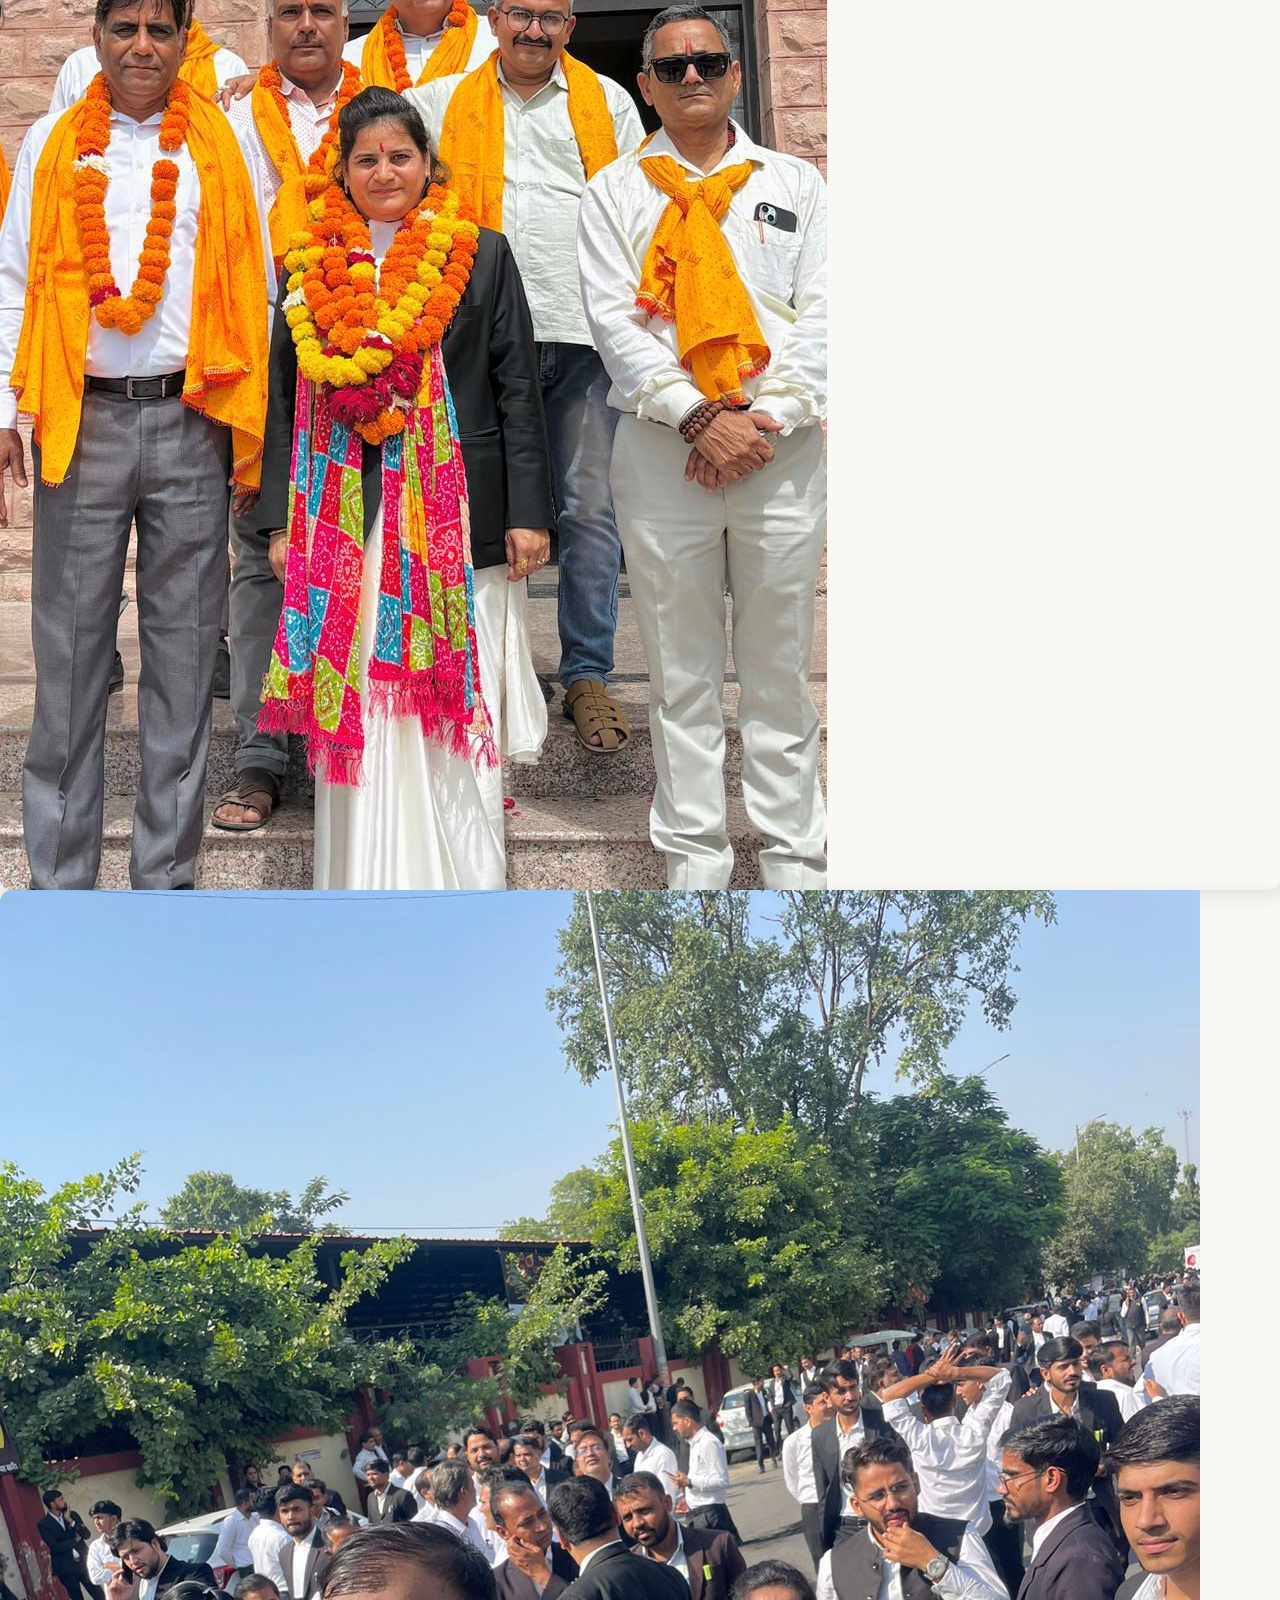
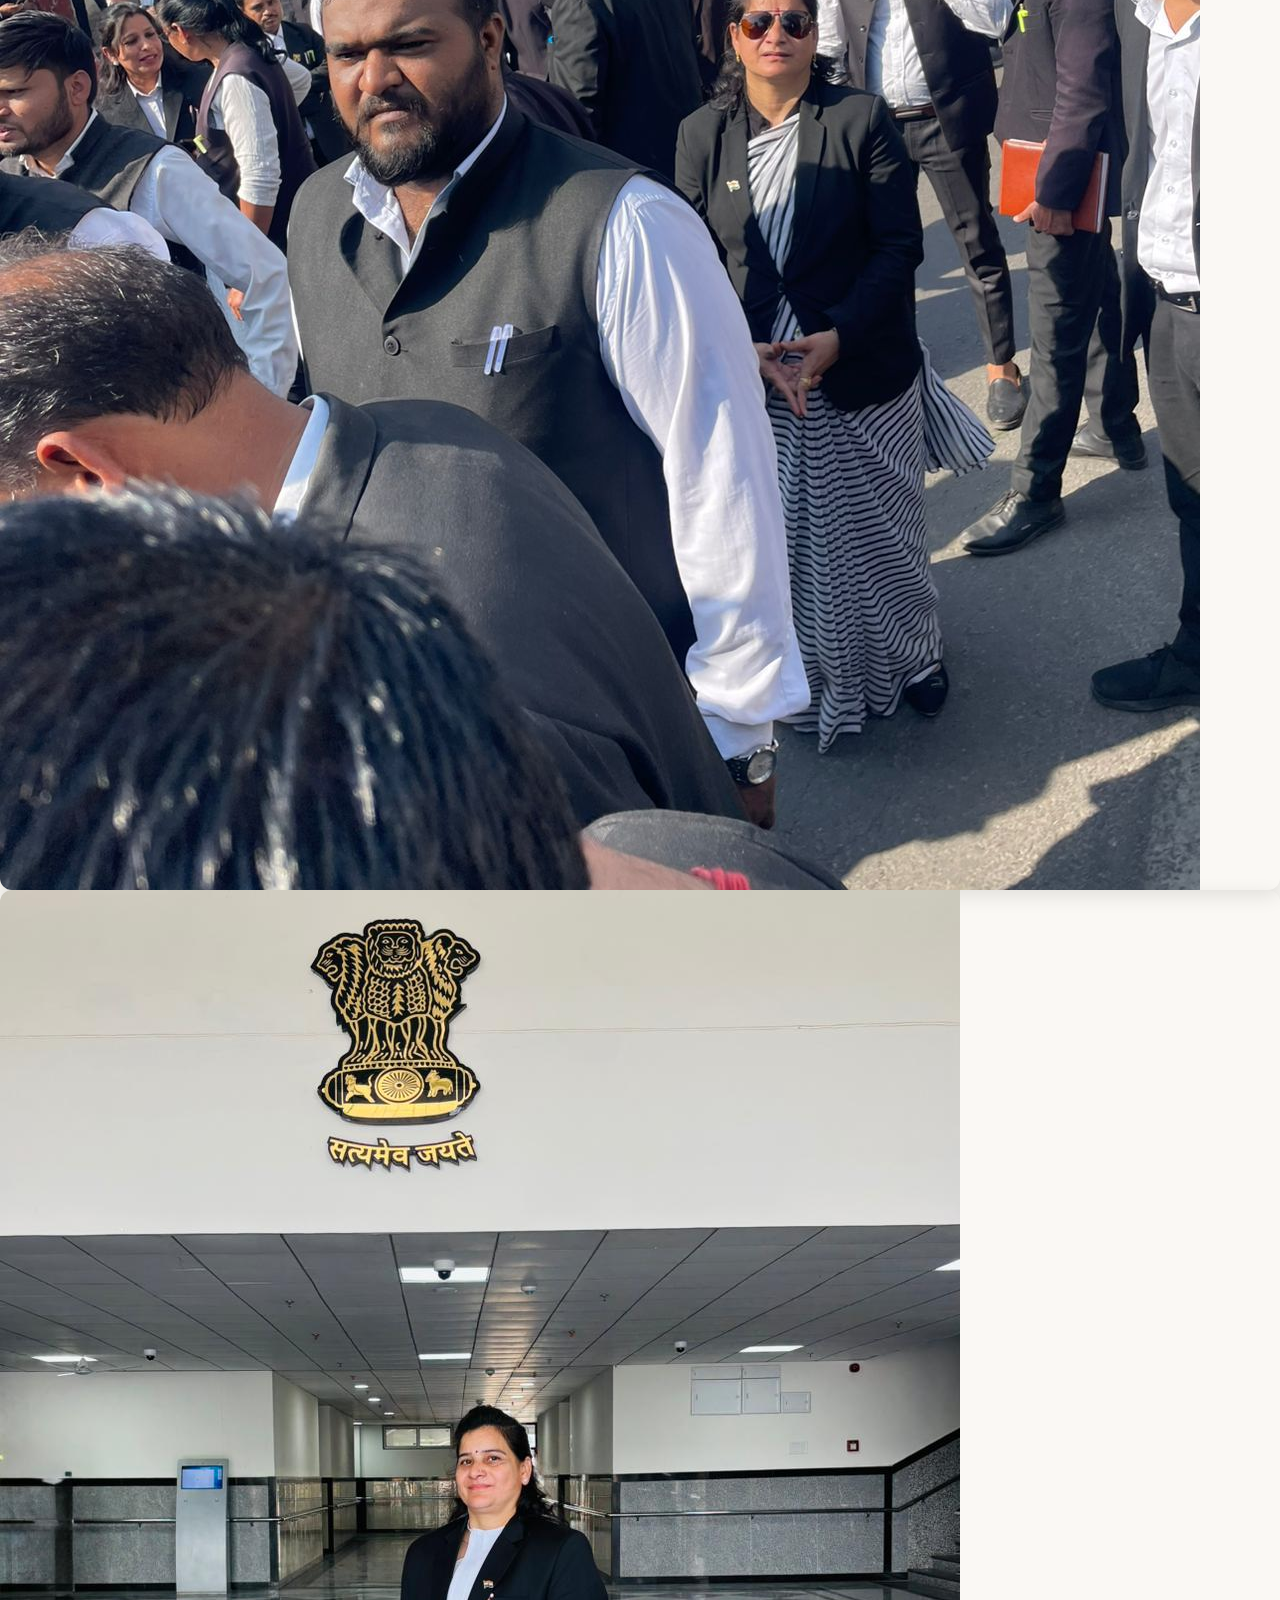
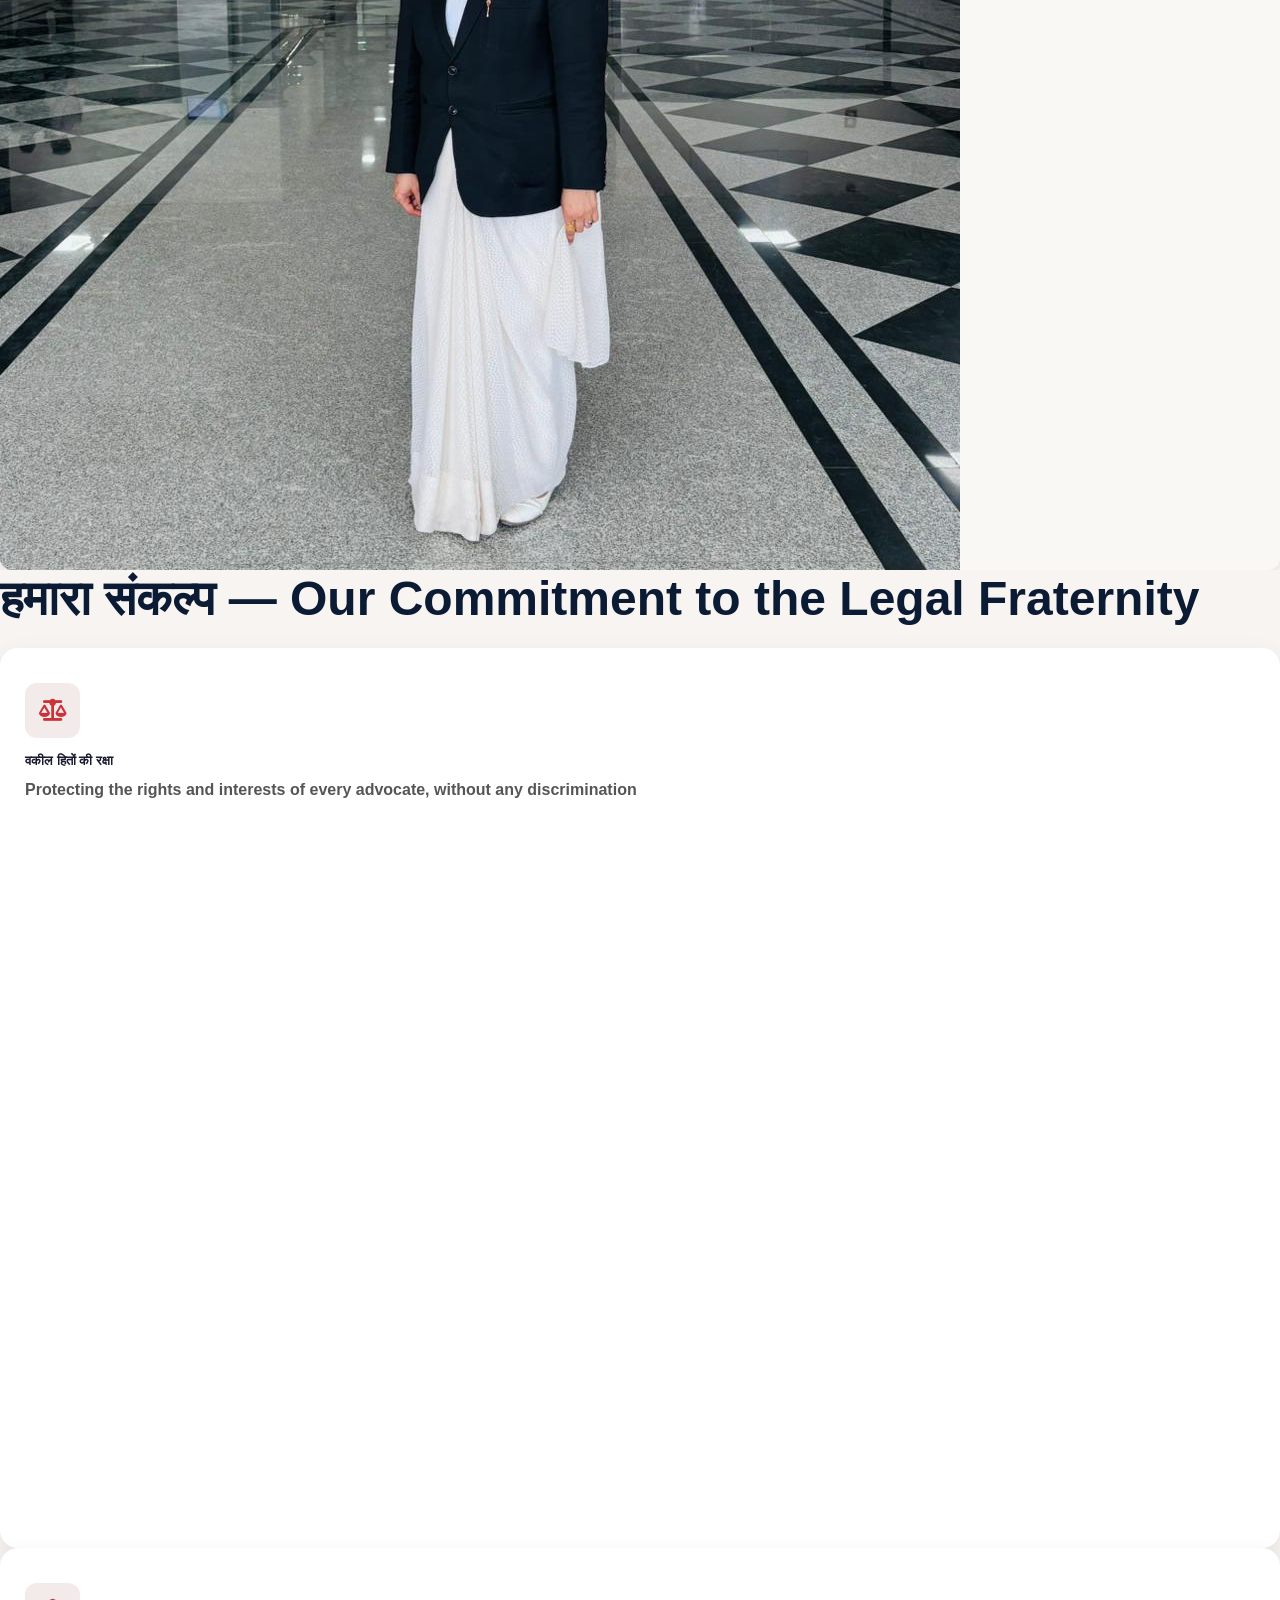
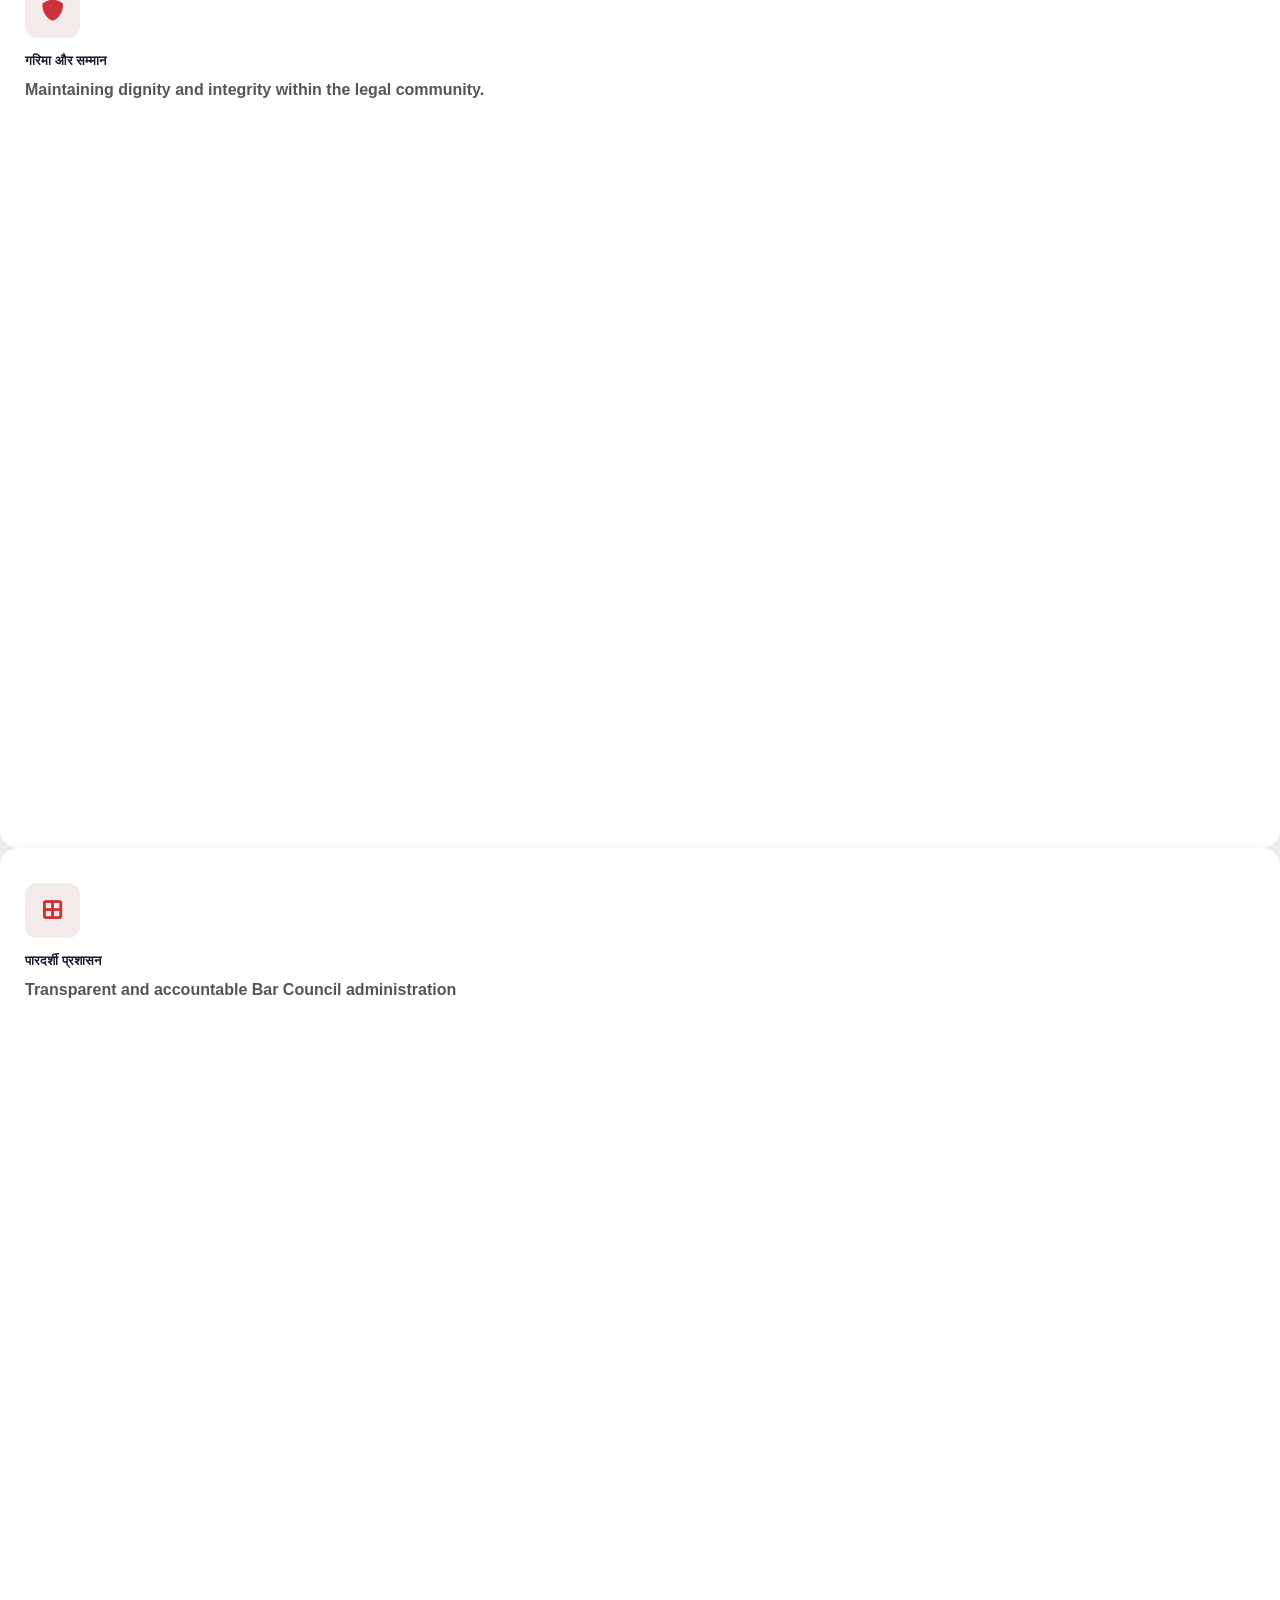
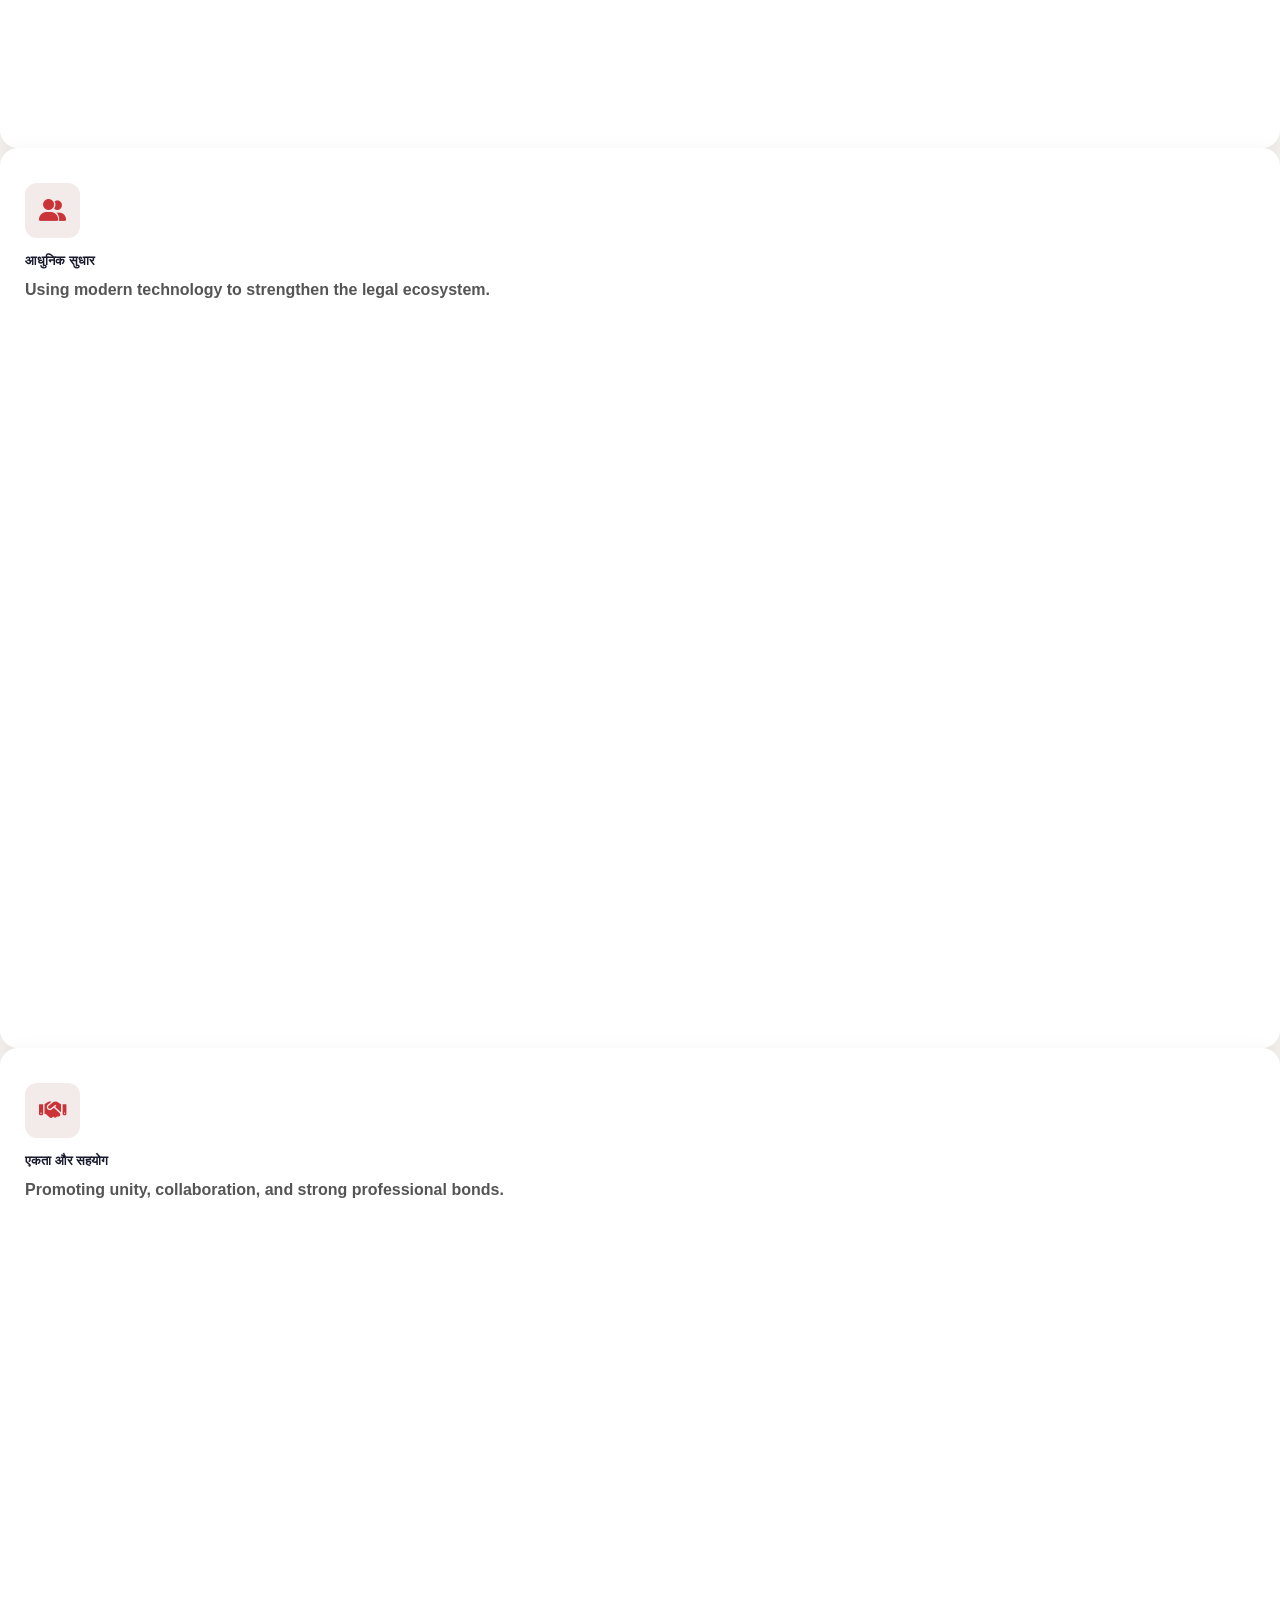
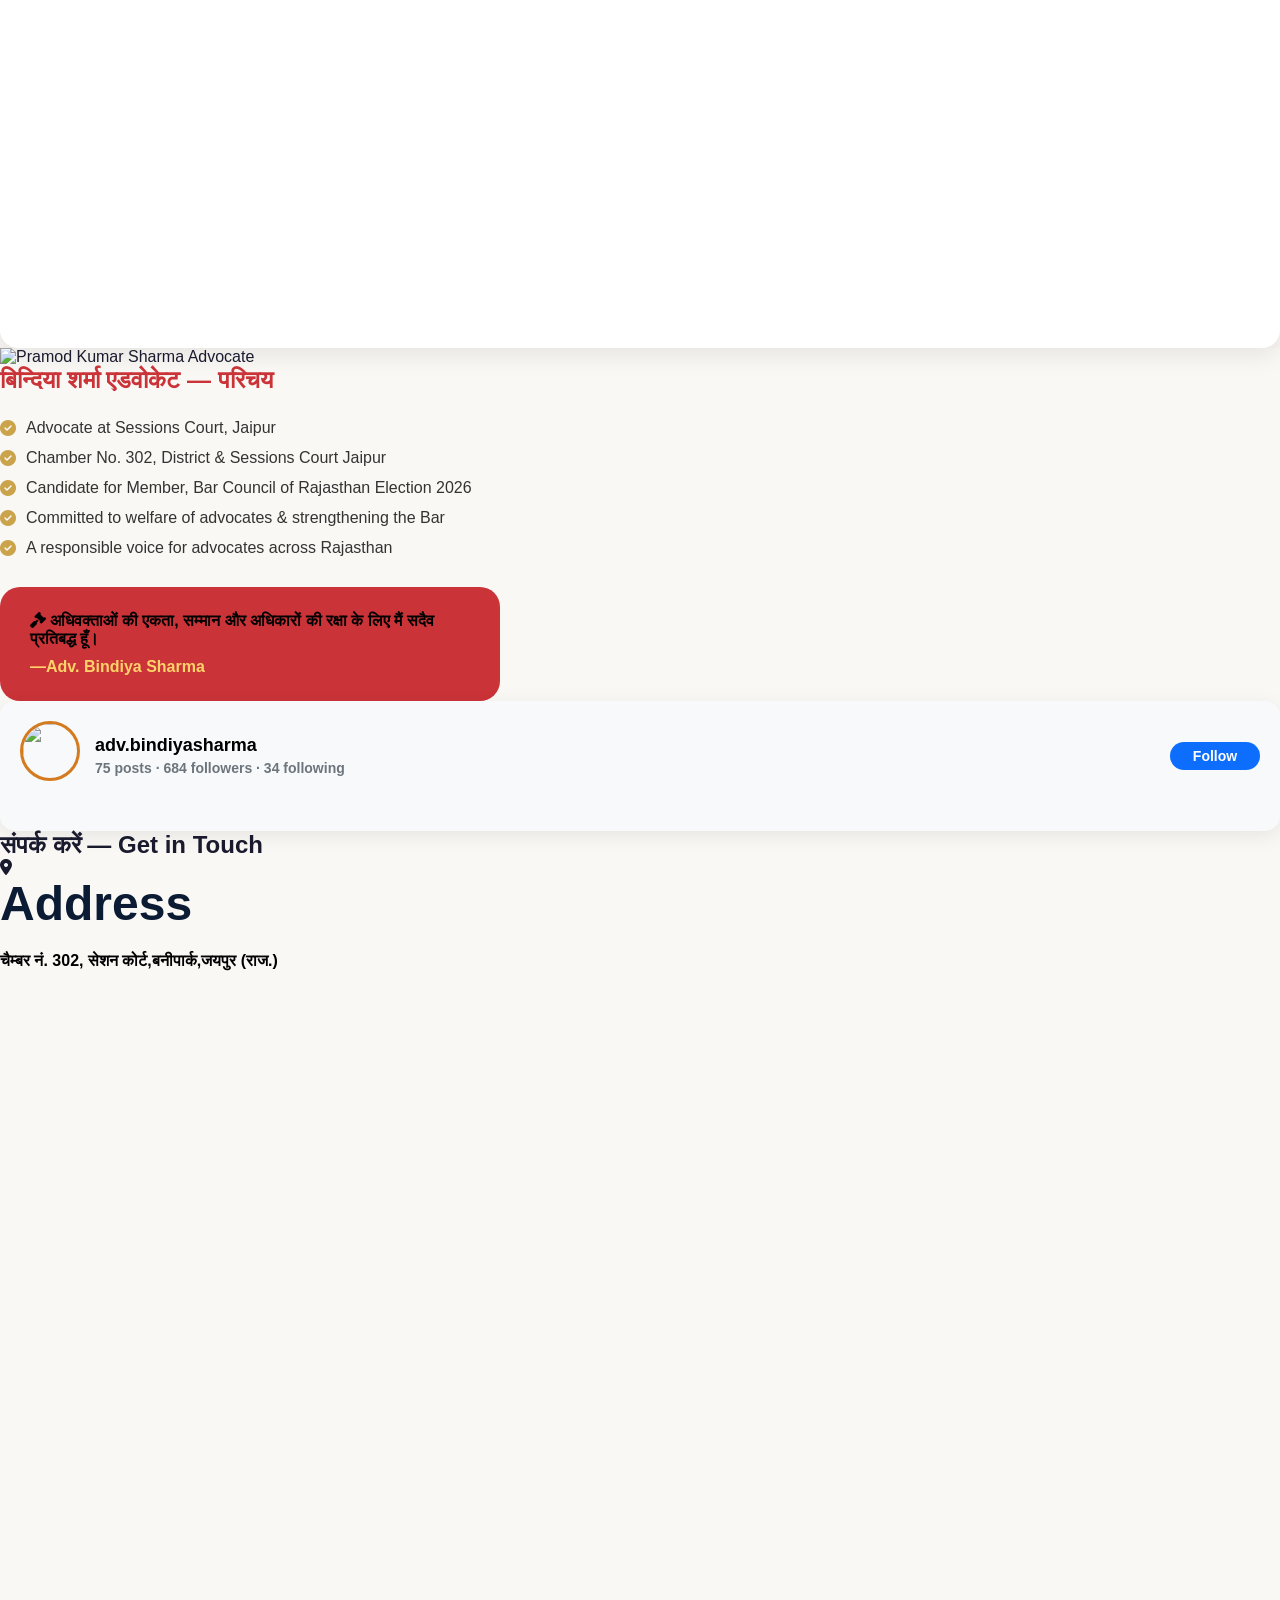
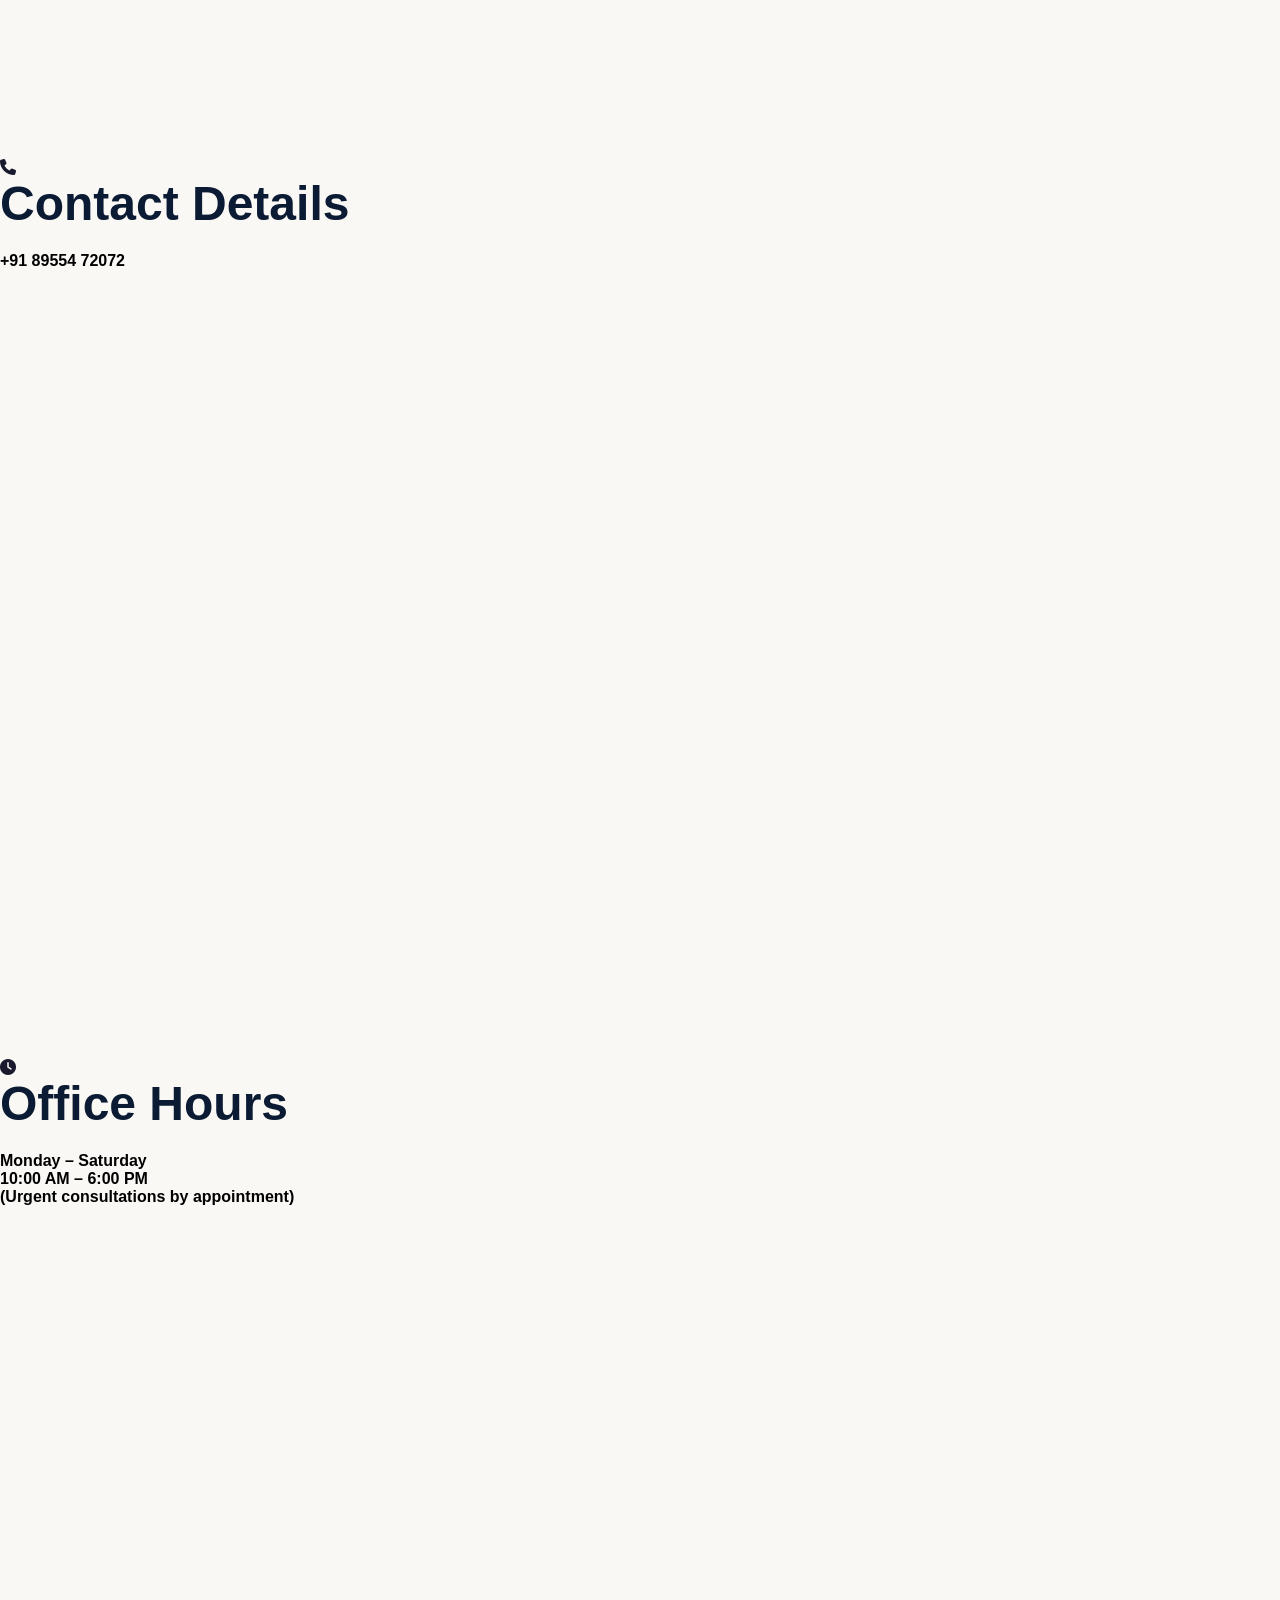
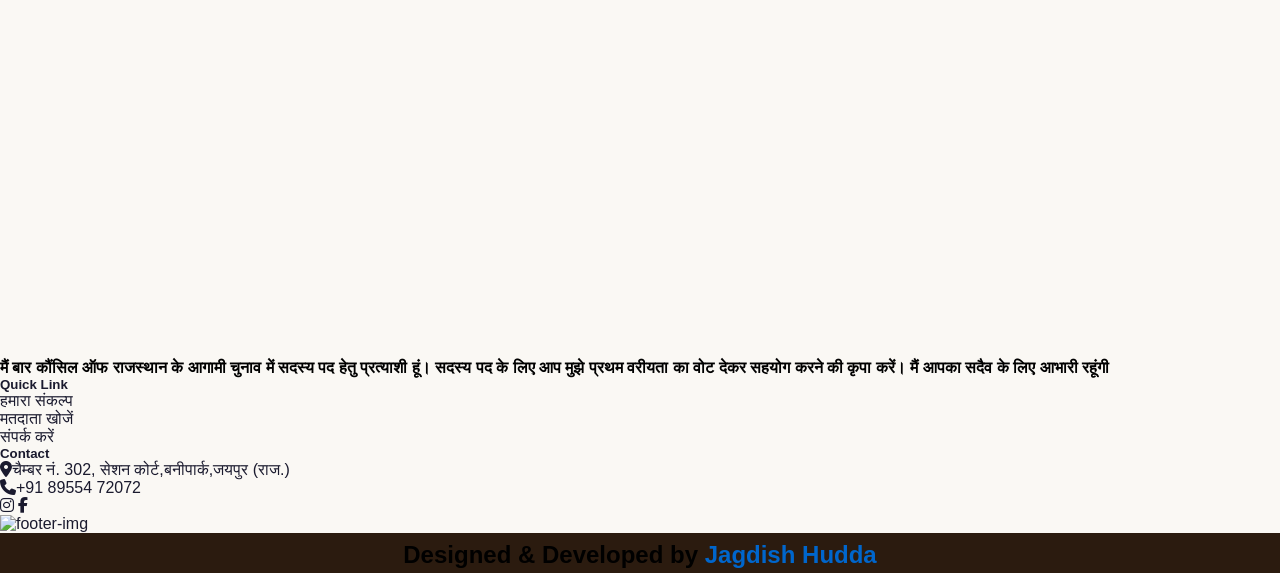
==== commit 1de7229d: "final search update" ====
--- a/index.html
+++ b/index.html
@@ -910,203 +910,197 @@
   const API_BASE = "https://bcr-election-2026.vercel.app";
   var slipUrl = API_BASE + "/card/" + v.id;
 
-  var html = `
-  <div style="padding:20px;position:relative">
-
-    <!-- CLOSE -->
-    <button onclick="closeModal()" 
-      style="position:absolute;top:15px;right:15px;background:#eee;border:none;width:34px;height:34px;border-radius:50%;cursor:pointer">
-      ✕
-    </button>
-    
-    <!-- BADGE -->
-    <div style="background:#2563eb;color:#fff;display:inline-block;padding:4px 12px;border-radius:20px;font-size:12px;font-weight:600">
-      Electoral No. ${v.electoral_number || '-'}
-    </div>
-
-    <!-- NAME -->
-    <h2 style="margin:10px 0 2px; font-weight:400; color:#0d2137; font-family:'DM Serif Display', serif;">
-  ${v.name}
-</h2>
-    <div style="color:#777;font-size:13px;margin-bottom:12px">
-      ${v.roll_number || '-'}
-    </div>
-    <hr style="margin:16px 0;border:none;border-top:1px solid #e5e0d5">
-    <!-- CARD -->
-    <div style="position:relative;border-radius:12px;overflow:hidden">
-
-  <div style="position:relative; display:inline-block; width:100%;">
-
-  <!-- IMAGE -->
-  <img src="${slipUrl}"
-       style="
-         width:100%;
-         display:block;
-         user-select:none;
-         -webkit-user-drag:none;
-         pointer-events:none;
-       "
-       draggable="false"
-       oncontextmenu="return false;"
-  >
-
-  <!-- PROTECTION OVERLAY -->
-  <div style="
-    position:absolute;
-    top:0;
-    left:0;
-    width:100%;
-    height:100%;
-    z-index:10;
-  "
-  oncontextmenu="return false;">
+var html = `
+<div style="padding:20px;position:relative">
+
+  <!-- CLOSE -->
+  <button onclick="closeModal()" 
+    style="position:absolute;top:15px;right:15px;background:#eee;border:none;width:34px;height:34px;border-radius:50%;cursor:pointer">
+    ✕
+  </button>
+  
+  <!-- BADGE -->
+  <div style="background:#2563eb;color:#fff;display:inline-block;padding:4px 12px;border-radius:20px;font-size:12px;font-weight:600">
+    Electoral No. ${v.electoral_number || '-'}
   </div>
 
-</div>
-
-  <!-- 🔴 NEW BALLOT CIRCLE -->
-  <div style="
-    position:absolute;
-    top:38%;
-    right:52%;
-    transform:translate(50%,-50%);
-    width:110px;
-    height:80px;
-    display:flex;
-    align-items:center;
-    justify-content:center;
-    font-weight:800;
-    font-size:22px;
-    color:#111;
-    background:rgba(255,255,255,1);
-  ">
-    
+  <!-- NAME -->
+  <h2 style="margin:10px 0 2px; font-weight:400; color:#0d2137; font-family:'DM Serif Display', serif;">
+    ${v.name}
+  </h2>
+
+  <div style="color:#777;font-size:13px;margin-bottom:12px">
+    ${v.roll_number || '-'}
   </div>
 
-
-  <!-- 🔴 NEW BALLOT CIRCLE -->
-  <div style="
-    position:absolute;
-    top:38%;
-    right:32%;
-    transform:translate(50%,-50%);
-    width:80px;
-    height:80px;
-    border-radius:50%;
-    border:3px solid #111;
-    display:flex;
-    align-items:center;
-    justify-content:center;
-    font-weight:800;
-    font-size:22px;
-    color:#111;
-    background:rgba(255,255,255,1);
-    box-shadow:0 2px 6px rgba(0,0,0,0.2);
-  ">
-    190
-  </div>
-
-  <!-- BOTTOM STRIP -->
+  <hr style="margin:16px 0;border:none;border-top:1px solid #e5e0d5">
+
+  <!-- CARD -->
+  <div style="position:relative;border-radius:12px;overflow:hidden">
+
+    <div style="position:relative; display:inline-block; width:100%;">
+
+      <!-- IMAGE -->
+      <img src="${slipUrl}" class="card-img"
+        style="
+          width:100%;
+          display:block;
+          user-select:none;
+          -webkit-user-drag:none;
+          pointer-events:none;
+        "
+        draggable="false"
+        oncontextmenu="return false;"
+      >
+
+      <!-- PROTECTION -->
+      <div style="
+        position:absolute;
+        top:0;
+        left:0;
+        width:100%;
+        height:100%;
+        z-index:10;
+      " oncontextmenu="return false;"></div>
+
+    </div>
+
+    <!-- 🔴 RECT BOX -->
+    <div class="rect-box"
+      style="
+        position:absolute;
+        width:110px;
+        height:80px;
+        display:flex;
+        align-items:center;
+        justify-content:center;
+        font-weight:800;
+        font-size:22px;
+        color:#111;
+        background:#fff;
+      ">
+    </div>
+
+    <!-- 🔴 CIRCLE -->
+    <div class="ballot-circle"
+      style="
+        position:absolute;
+        border-radius:50%;
+        border:3px solid #111;
+        display:flex;
+        align-items:center;
+        justify-content:center;
+        font-weight:800;
+        color:#111;
+        background:#fff;
+        box-shadow:0 2px 6px rgba(0,0,0,0.2);
+      ">
+      190
+    </div>
+
+
+  
+    <!-- BOTTOM STRIP -->
 <div style="
   position:absolute;
   bottom:0;
   left:0;
   right:0;
-  padding:12px 10px;
-  backdrop-filter: blur(6px);
-  background: rgba(255, 243, 176, 0.85); /* soft yellow */
+  padding:0.75rem 0.625rem;
+  backdrop-filter: blur(0.375rem);
+  background: rgba(255, 243, 176, 0.85);
   text-align:center;
-  font-size:14px;
+  font-size:clamp(0.75rem, 2vw, 1.5rem);
   font-family: 'Poppins', sans-serif;
   font-weight:800;
   color:#222;
-  border-top: 1px solid rgba(0,0,0,0.1);
+  border-top: 0.0625rem solid rgba(0,0,0,0.1);
 ">
-
-  <span style="color:#333;">
-    Please vote for 
-  </span>
-
-  <span style="color:#1e3a8a; font-weight:700;">
-    Bindiya Sharma Advocate
-  </span>
-
-  <span style="color:#333;">
-    (Ballot No. 
-  </span>
-
-  <span style="color:#c62828; font-weight:700;">
-    190
-  </span>
-
-  <span style="color:#333;">
-    ) as 
-  </span>
-
-  <span style="color:#d84315; font-weight:700;">
-    First / Best Preference
-  </span>
-
-  <span style="color:#333;">
-    in BCR Election 2026
-  </span>
+      Please vote for 
+      <span style="color:#1e3a8a;">Bindiya Sharma Advocate</span>
+      (Ballot No. <span style="color:#c62828;">190</span>)
+      as <span style="color:#d84315;">First / Best Preference</span>
+      in BCR Election 2026
+    </div>
+
+  </div>
+
+  <!-- DETAILS -->
+  <div style="margin-top:15px;font-size:14px;color:#000">
+
+    <div style="display:flex;gap:10px;margin-bottom:8px">
+      <span>📄</span>
+      <div>Roll Number<br><b>${v.roll_number || '-'}</b></div>
+    </div>
+
+    <hr style="margin:12px 0;border:none;border-top:1px solid #000">
+
+    <div style="display:flex;gap:10px;margin-bottom:8px">
+      <span>🔢</span>
+      <div>Electoral Number<br><b>${v.electoral_number || '-'}</b></div>
+    </div>
+
+    <hr style="margin:12px 0;border:none;border-top:1px solid #000">
+
+    <div style="display:flex;gap:10px;margin-bottom:8px">
+      <span>🏛</span>
+      <div>Bar Association<br><b>${v.bar_association || '-'}</b></div>
+    </div>
+
+    <hr style="margin:12px 0;border:none;border-top:1px solid #000">
+
+    <div style="display:flex;gap:10px;margin-bottom:8px">
+      <span>⚖</span>
+      <div>Judgeship<br><b>${v.judgship || '-'}</b></div>
+    </div>
+
+  </div>
+
+  <!-- FOOTER -->
+  <div style="margin-top:15px;text-align:center;font-size:12px;color:#777">
+    ⚖ Bar Council of Rajasthan Election 2026 — 22 April 2026
+  </div>
 
 </div>
-
-</div>
-
-    <!-- DETAILS -->
-    <div style="margin-top:15px;font-size:14px;color:#000">
-
-  <div style="display:flex;gap:10px;margin-bottom:8px">
-    <span>📄</span>
-    <div>
-      Roll Number<br>
-      <b>${v.roll_number || '-'}</b>
-    </div>
-  </div>
-
-  <hr style="margin:12px 0;border:none;border-top:1px solid #000">
-
-  <div style="display:flex;gap:10px;margin-bottom:8px">
-    <span>🔢</span>
-    <div>
-      Electoral Number<br>
-      <b>${v.electoral_number || '-'}</b>
-    </div>
-  </div>
-
-  <hr style="margin:12px 0;border:none;border-top:1px solid #000">
-
-  <div style="display:flex;gap:10px;margin-bottom:8px">
-    <span>🏛</span>
-    <div>
-      Bar Association<br>
-      <b>${v.bar_association || '-'}</b>
-    </div>
-  </div>
-
-  <hr style="margin:12px 0;border:none;border-top:1px solid #000">
-
-  <div style="display:flex;gap:10px;margin-bottom:8px">
-    <span>⚖</span>
-    <div>
-      Judgeship<br>
-      <b>${v.judgship || '-'}</b>
-    </div>
-  </div>
-
-</div>
-
-   
-    <!-- FOOTER -->
-    <div style="margin-top:15px;text-align:center;font-size:12px;color:#777">
-      ⚖ Bar Council of Rajasthan Election 2026 — 22 April 2026
-    </div>
-
-  </div>
-  `;
-
+`;
+
+
+setTimeout(() => {
+
+  const img = document.querySelector(".card-img");
+  const circle = document.querySelector(".ballot-circle");
+  const rectBox = document.querySelector(".rect-box");
+
+  function fixPosition() {
+    if (!img || !circle || !rectBox) return;
+
+    const w = img.offsetWidth;
+    const h = img.offsetHeight;
+
+    // 🔴 Circle
+    circle.style.top = (h * 0.38) + "px";
+    circle.style.left = (w * 0.68) + "px";
+    circle.style.transform = "translate(-50%, -50%)";
+
+    // 🔴 Rectangle
+    rectBox.style.top = (h * 0.38) + "px";
+    rectBox.style.left = (w * 0.45) + "px";
+    rectBox.style.transform = "translate(-50%, -50%)";
+
+    // 🔥 Responsive size
+    circle.style.width = (w * 0.18) + "px";
+    circle.style.height = (w * 0.18) + "px";
+    circle.style.fontSize = (w * 0.05) + "px";
+
+    rectBox.style.width = (w * 0.28) + "px";
+    rectBox.style.height = (w * 0.18) + "px";
+    rectBox.style.fontSize = (w * 0.05) + "px";
+  }
+
+  fixPosition();
+  window.addEventListener("resize", fixPosition);
+
+}, 300);
   document.getElementById('modalBox').innerHTML = html;
   document.getElementById('modalOverlay').classList.remove('hidden');
 }
@@ -1639,6 +1633,7 @@
 <script async src="https://www.instagram.com/embed.js"></script>
 
 </div>
+
 <section class="py-5 mt-5" id="conatct">
     <div class="container">
 
--- a/assets/css/jj.css
+++ b/assets/css/jj.css
@@ -141,11 +141,238 @@
     position: absolute;
     right: 20px;
 
-    top: 50%;                 /* 🔥 center vertically */
+    top: 55%;                 /* 🔥 center vertically */
     transform: translateY(-50%);
 
     display: flex;
     align-items: center;
     justify-content: center;
     flex-direction: column;
-}+    margin-bottom: 20px;
+    width: 90px;
+    height: 90px;
+}
+
+.insta-card {
+    background: #f8f9fa;
+    padding: 30px;
+    border-radius: 12px;
+    box-shadow: black 0px 4px 12px -1px ;
+}
+
+/* Header */
+.insta-header {
+    display: flex;
+    justify-content: space-between;
+    align-items: center;
+    margin-bottom: 20px;
+}
+
+/* Left */
+.profile-left {
+    display: flex;
+    align-items: center;
+    gap: 15px;
+}
+
+.profile-img {
+    width: 60px;
+    height: 60px;
+    border-radius: 50%;
+}
+
+/* Text */
+.username {
+    margin: 0;
+    font-size: 18px;
+    font-weight: 600;
+}
+
+.stats {
+    margin: 4px 0 0;
+    font-size: 14px;
+    color: #6c757d;
+    white-space: nowrap;   /* 🔥 MAIN FIX */
+}
+
+/* Button */
+.follow-btn {
+    background: #0d6efd;
+    color: white;
+    border: none;
+    padding: 6px 16px;   /* छोटा किया */
+    border-radius: 20px;
+    font-size: 15px;
+    font-weight: 800;
+    cursor: pointer;
+    width: auto;         /* IMPORTANT */
+    min-width: 90px;     /* optional */
+    text-align: center;
+}
+
+/* Grid */
+.insta-posts {
+    display: grid;
+    grid-template-columns: repeat(4, 1fr);
+    gap: 15px;
+}
+
+.insta-posts img {
+    width: 100%;
+    aspect-ratio: 4/5;
+    object-fit: cover;
+    border-radius: 10px;
+    transition: 0.3s;
+}
+
+.insta-posts img:hover {
+    transform: scale(1.05);
+}
+.insta-info {
+    min-width: 200px;
+}
+
+.insta-embed {
+    display: grid;
+    grid-template-columns: repeat(4, 1fr);
+    gap: 15px;
+}
+
+.insta-card {
+    background: #f8f9fa;
+    padding: 20px;
+    border-radius: 15px;
+    box-shadow: 0 5px 20px rgba(0,0,0,0.08);
+}
+
+/* Header */
+.insta-header {
+    display: flex;
+    justify-content: space-between;
+    align-items: center;
+    margin-bottom: 20px;
+}
+
+/* Left */
+.profile-left {
+    display: flex;
+    align-items: center;
+    gap: 15px;
+}
+
+.profile-img {
+    width: 60px;
+    height: 60px;
+    border-radius: 50%;
+}
+
+/* Username */
+.username {
+    margin: 0;
+    font-size: 18px;
+}
+
+.username a {
+    text-decoration: none;
+    color: #000;
+    font-weight: 600;
+}
+
+/* Stats */
+.stats {
+    margin-top: 4px;
+    font-size: 14px;
+    color: #6c757d;
+    white-space: nowrap;
+    overflow: hidden;
+    text-overflow: ellipsis;
+}
+
+/* Follow Button */
+.follow-btn {
+    background: #0d6efd;
+    color: white;
+    padding: 6px 16px;
+    border-radius: 20px;
+    font-size: 14px;
+    text-decoration: none;
+    width: auto;
+}
+
+.follow-btn:hover {
+    background: #0b5ed7;
+}
+
+/* Posts Grid */
+.insta-posts {
+    display: grid;
+    grid-template-columns: repeat(4, 1fr);
+    gap: 12px;
+}
+
+.insta-posts a {
+    display: block;
+    overflow: hidden;
+    border-radius: 10px;
+}
+
+.insta-posts img {
+    width: 100%;
+    aspect-ratio: 4/5;
+    object-fit: cover;
+    transition: 0.3s;
+}
+
+/* Hover */
+.insta-posts a:hover img {
+    transform: scale(1.08);
+}
+
+/* 🔥 MOBILE FIX */
+@media (max-width: 768px) {
+
+    .insta-header {
+        flex-direction: column;
+        align-items: flex-start;
+        gap: 10px;
+    }
+
+    .follow-btn {
+        padding: 5px 14px;
+        font-size: 13px;
+    }
+
+    .insta-posts {
+        grid-template-columns: repeat(4, 1fr);
+    }
+
+}
+
+.insta-embed {
+    display: grid;
+    grid-template-columns: repeat(4, 1fr);
+    gap: 15px;
+}
+
+/* 🔥 MAIN FIX FOR INSTAGRAM EMBED */
+.insta-embed blockquote {
+    width: 100% !important;
+    min-width: 100% !important;
+    max-width: 100% !important;
+}
+
+/* iframe अंदर का fix */
+.insta-embed iframe {
+    width: 100% !important;
+}
+
+/* MOBILE FIX */
+@media (max-width: 768px) {
+    .insta-embed {
+        grid-template-columns: repeat(1, 1fr);  /* 🔥 1 per row */
+    }
+}
+
+
+
+insta new updat
